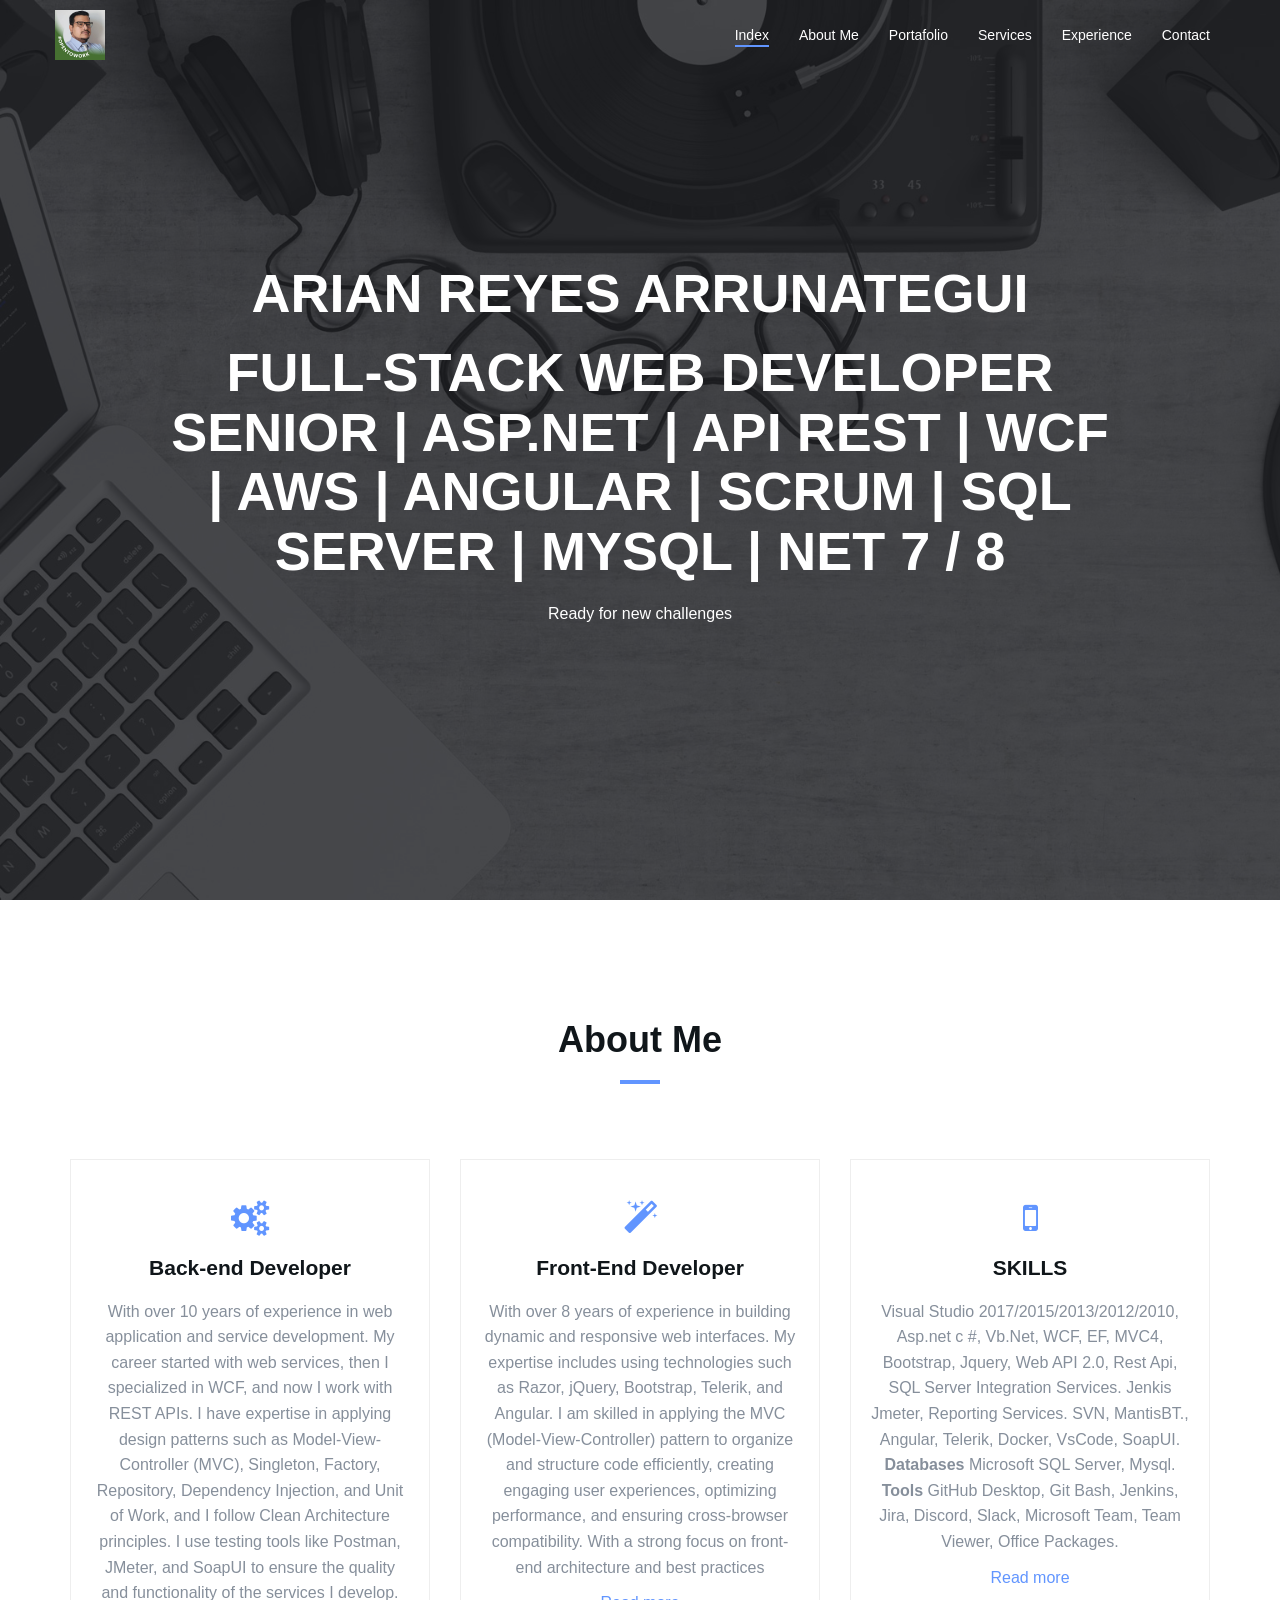
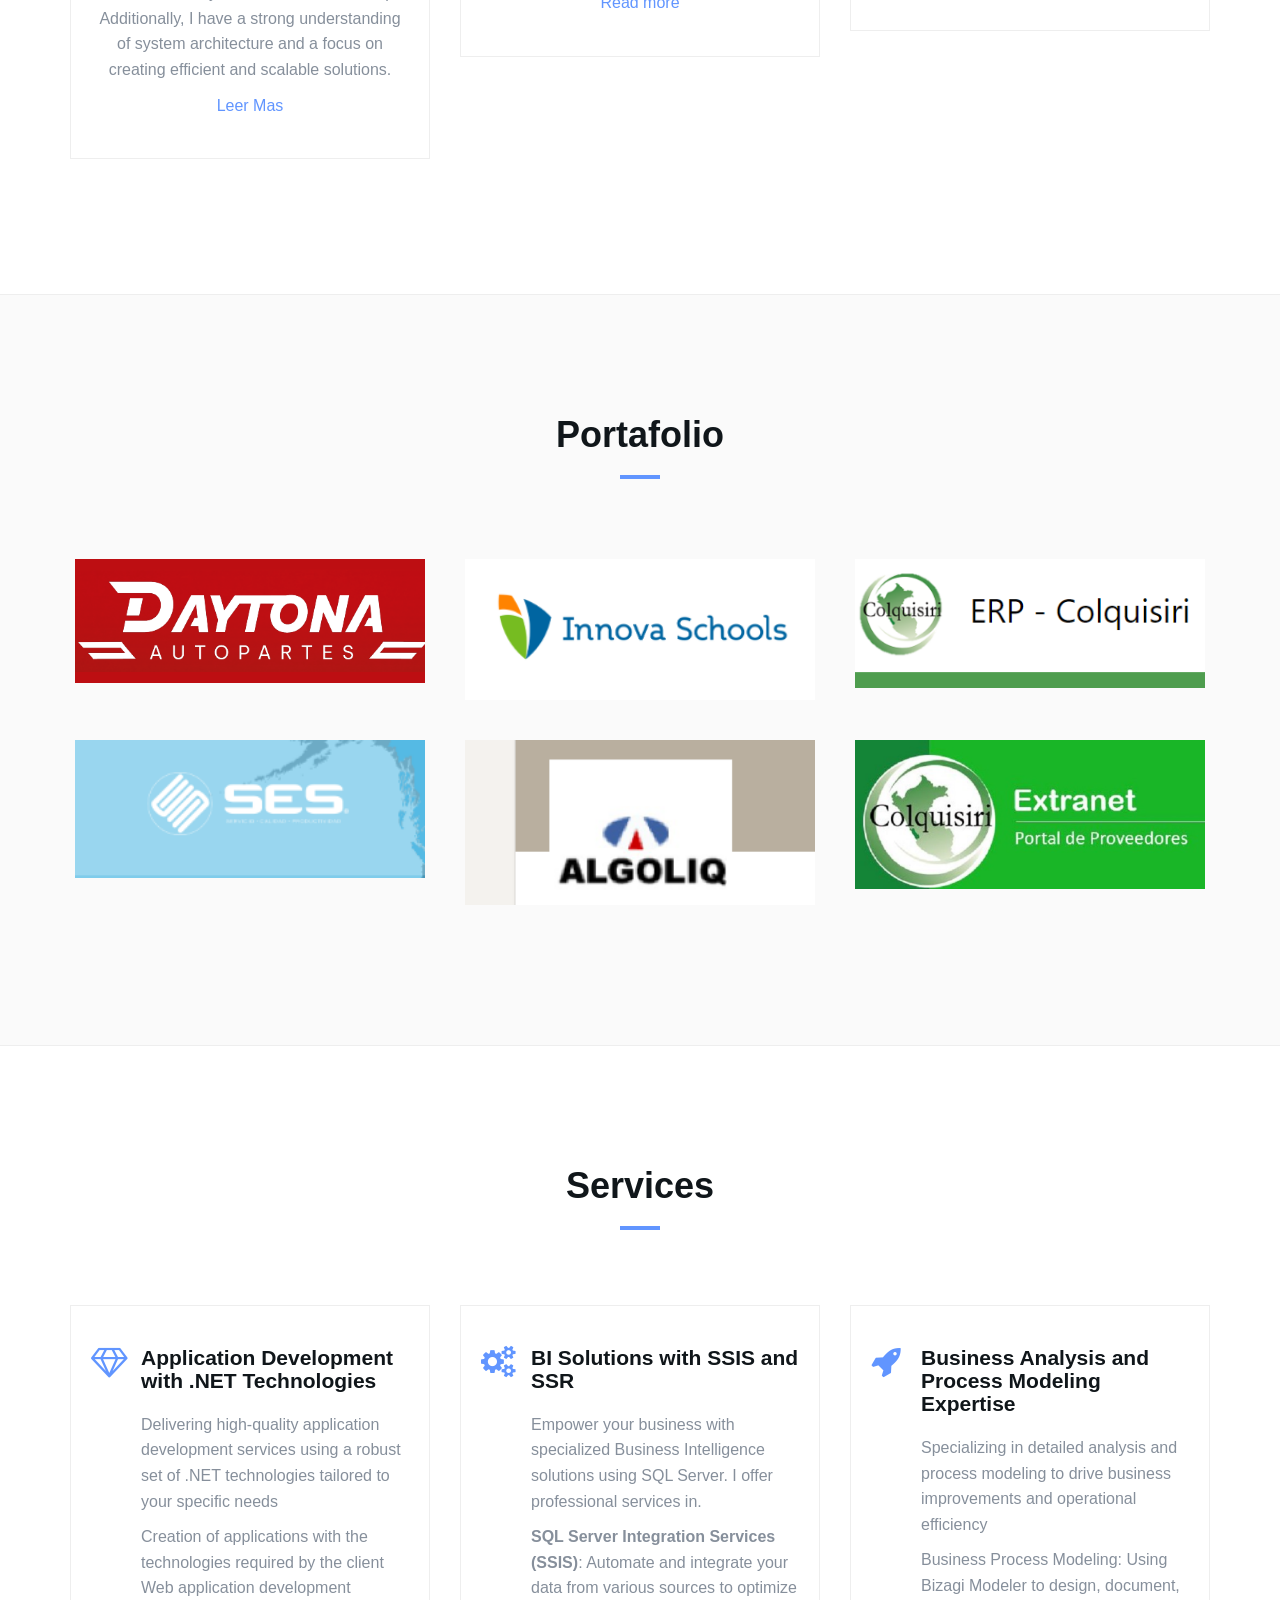
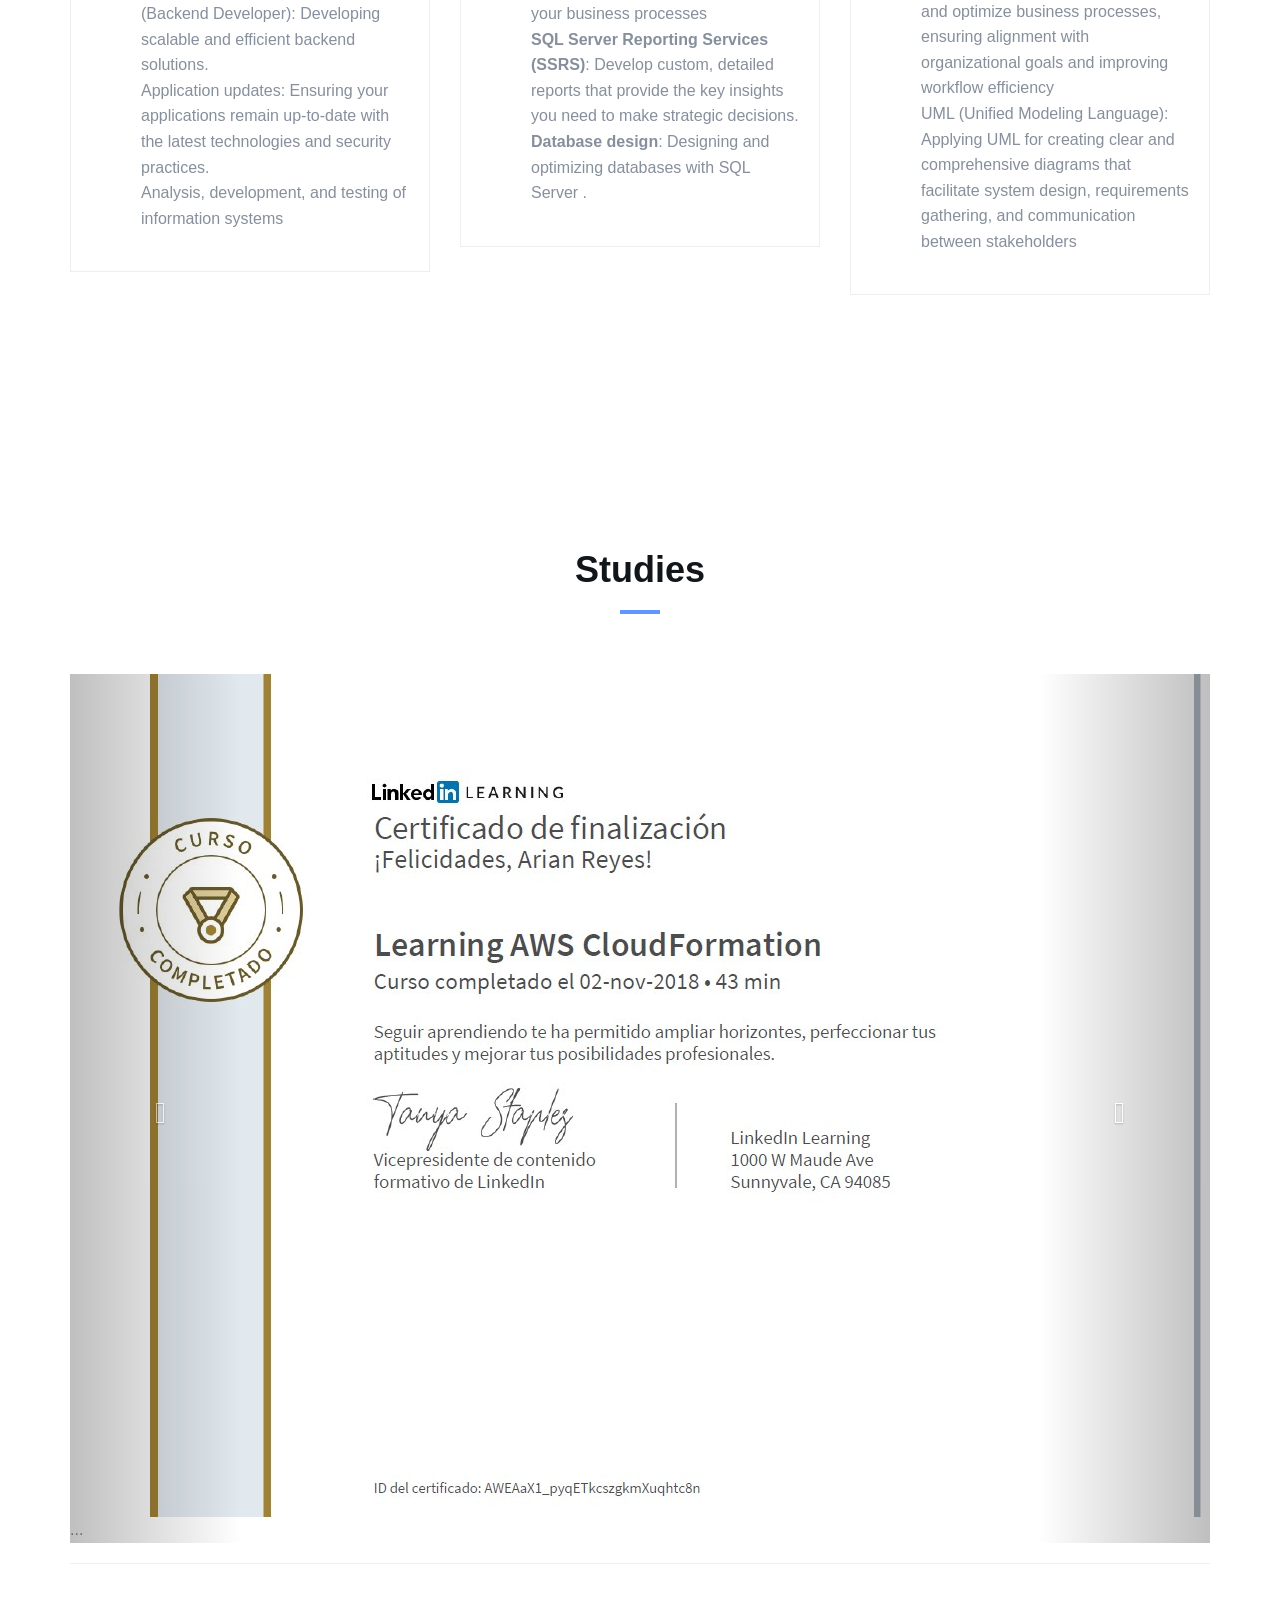
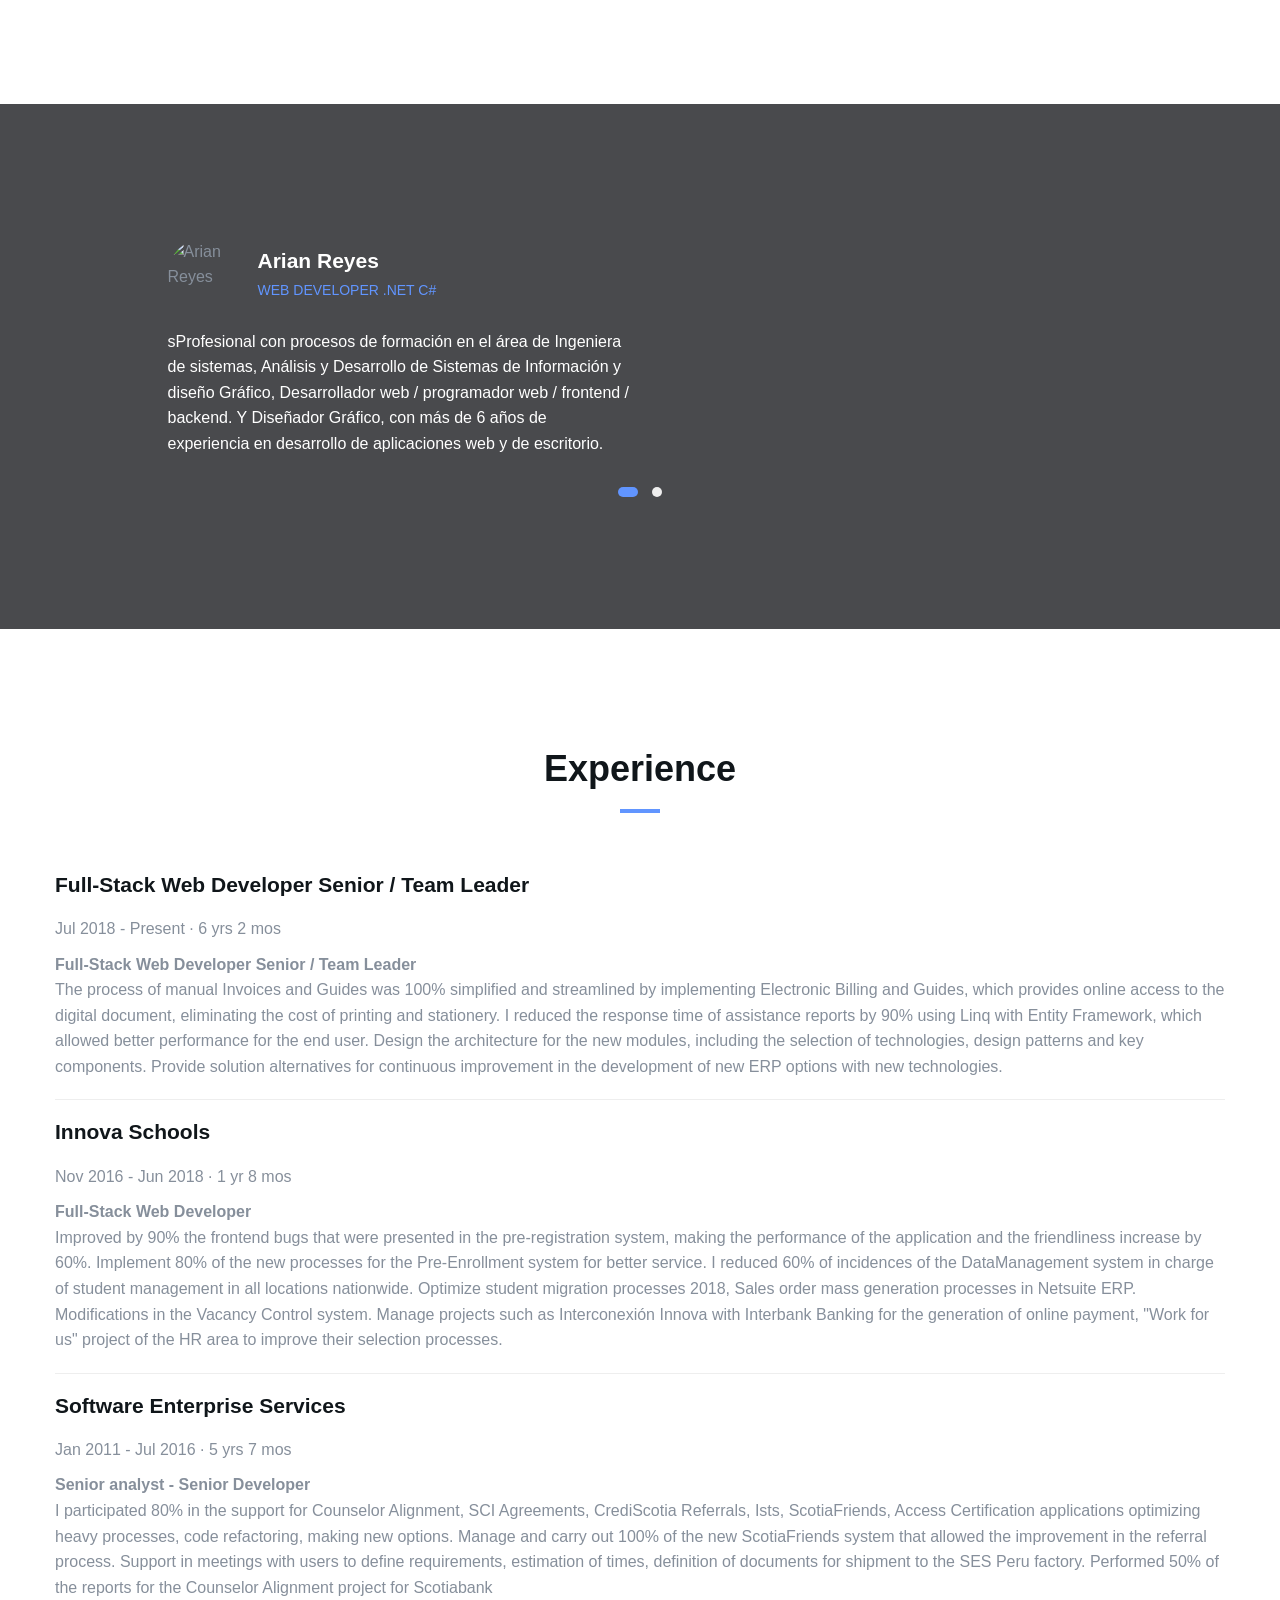
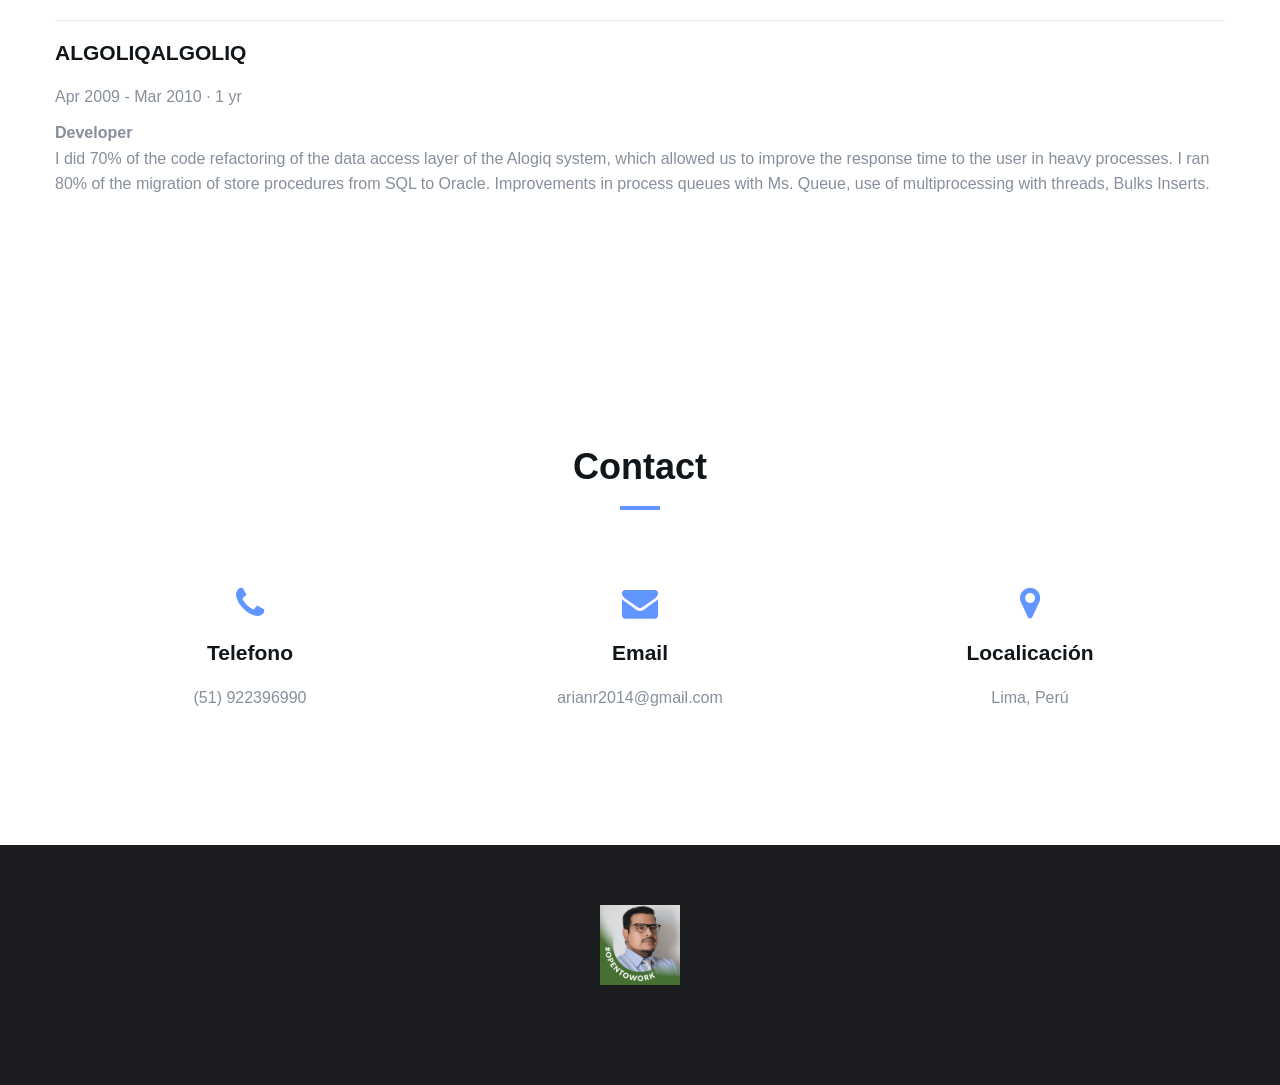
==== index.html @ 47f68ff0 "cambios3" ====
<!DOCTYPE html>
<!-- saved from url=(0031)https://arianr2014.github.io/ -->
<html lang="es"><head><meta http-equiv="Content-Type" content="text/html; charset=UTF-8">
        
        <meta http-equiv="X-UA-Compatible" content="IE=edge">
        <meta name="keywords" content="Desarrollador .Net, Desarrollador Backend, Desarrollador C#, Desarrollador .Net Bogota Colombia, Desarrollador PL-SQL, Developer .Net, Azure,  Machine Learning, Developer Bots, Azure Function, Azure WebJob, Developer Node.Js, brayan Alexis Lopez Chaves, Brayan Lopez, brayanlop, arianr2014, blopez">
        <meta name="viewport" content="width=device-width, initial-scale=1">
        <meta property="og:image" content="https://arianr2014.github.io/images/arianr2014.jpg">
        <meta name="description" content="Full Stack Developer .Net, Bogota, Colombia, Developer ORACLE, Developer Sql Server,Developer Azure, Developer Bots, Machine Learnig, Developer NodeJs, C#, HTML5 , Javascript, Jquery, Linq, lambda, Etity Framework, Bogota, Colombia">
        <meta name="referrer" content="no-referrer-when-downgrade">
        <!-- The above 3 meta tags *must* come first in the head; any other head content must come *after* these tags -->
        <title>Portafolio Arian Reyes | Full Stack Developer .Net</title>

        <!-- Google font -->
        <link href="./css/" rel="stylesheet">

        <!-- Bootstrap -->
        <link type="text/css" rel="stylesheet" href="./css/bootstrap.min.css">

        <!-- Owl Carousel -->
        <link type="text/css" rel="stylesheet" href="./css/owl.carousel.css">
        <link type="text/css" rel="stylesheet" href="./css/owl.theme.default.css">

        <!-- Magnific Popup -->
        <link type="text/css" rel="stylesheet" href="./css/magnific-popup.css">

        <!-- Font Awesome Icon -->
        <link type="text/css" rel="stylesheet" href="./css/font-awesome.min.css">

        <!-- Custom stlylesheet -->
        <link type="text/css" rel="stylesheet" href="./css/style.css">

        <!-- HTML5 shim and Respond.js for IE8 support of HTML5 elements and media queries -->
        <!-- WARNING: Respond.js doesn't work if you view the page via file:// -->
                    <!--[if lt IE 9]>
                                                                    <script src="https://oss.maxcdn.com/html5shiv/3.7.3/html5shiv.min.js"></script>
                                                                    <script src="https://oss.maxcdn.com/respond/1.4.2/respond.min.js"></script>
                                                                <![endif]-->
    
      
    <style>@font-face {
              font-family: 'Open Sans Regular';
              font-style: normal;
              font-weight: 400;
              src: url('chrome-extension://gkkdmjjodidppndkbkhhknakbeflbomf/fonts/open_sans/open-sans-v18-latin-regular.woff');
          }</style><style>@font-face {
              font-family: 'Open Sans Bold';
              font-style: normal;
              font-weight: 800;
              src: url('chrome-extension://gkkdmjjodidppndkbkhhknakbeflbomf/fonts/open_sans/OpenSans-Bold.woff');
          }</style><style>@font-face {
              font-family: 'Open Sans ExtraBold';
              font-style: normal;
              font-weight: 800;
              src: url('chrome-extension://gkkdmjjodidppndkbkhhknakbeflbomf/fonts/open_sans/open-sans-v18-latin-800.woff');
          }</style><script src="chrome-extension://mooikfkahbdckldjjndioackbalphokd/assets/prompt.js"></script></head>

    <body data-new-gr-c-s-check-loaded="14.1190.0" data-gr-ext-installed="">
        <!-- Header -->
        <header id="home">
            <!-- Background Image -->
            <div class="bg-img" style="background-image: url(&#39;./img/background1.jpg&#39;);">
                <div class="overlay"></div>
            </div>
            <!-- /Background Image -->
            <!-- Nav -->
            <nav id="nav" class="navbar nav-transparent">
                <div class="container">

                    <div class="navbar-header">
                        <!-- Logo -->
                        <div class="navbar-brand">
                            <a href="https://arianr2014.github.io/index.html">
                                <img class="logo" src="./img/arianreyes.jpg" alt="Arian Reyes">
                                <img class="logo-alt" src="./img/arianreyes.jpg" alt="logo Arian Reyes">
                            </a>
                        </div>
                        <!-- /Logo -->
                        <!-- Collapse nav button -->
                        <div class="nav-collapse">
                            <span></span>
                        </div>
                        <!-- /Collapse nav button -->
                    </div>

                    <!--  Main navigation  -->
                    <ul class="main-nav nav navbar-nav navbar-right">
                        <li class="active"><a href="https://arianr2014.github.io/#home">Index</a></li>
                        <li class=""><a href="https://arianr2014.github.io/#about">About Me</a></li>
                        <li class=""><a href="https://arianr2014.github.io/#portfolio">Portafolio</a></li>
                        <li class=""><a href="https://arianr2014.github.io/#service">Services</a></li>
                                    <li class=""><a href="https://arianr2014.github.io/#experience">Experience</a></li>
                                            
                        <li class=""><a href="https://arianr2014.github.io/#contact">Contact</a></li>
                    </ul>
                    <!-- /Main navigation -->
                </div>
            </nav>
            <!-- /Nav -->
            <!-- home wrapper -->
            <div class="home-wrapper">
                <div class="container">
                    <div class="row">

                        <!-- home content -->
                        <div class="col-md-10 col-md-offset-1">
                            <div class="home-content">
                                <h1 class="white-text">ARIAN REYES ARRUNATEGUI</h1>
                                <h1 class="white-text">Full-Stack Web Developer Senior | ASP.NET | API REST | WCF | AWS | Angular | SCRUM | SQL Server | MySQL | NET 7 / 8 </h1>
                                <p class="white-text">Ready for new challenges
                                </p>
                                                                    <!--<button class="white-btn">Get Started!</button>
                                                                                                                                                                                                                <button class="main-btn">Learn more</button>-->
                            </div>
                        </div>
                        <!-- /home content -->
                    </div>
                </div>
            </div>
            <!-- /home wrapper -->
        </header>
        <!-- /Header -->
        <!-- About -->
        <div id="about" class="section md-padding">

            <!-- Container -->
            <div class="container">

                <!-- Row -->
                <div class="row">

                    <!-- Section header -->
                    <div class="section-header text-center">
                        <h2 class="title">About Me</h2>
                    </div>
                    <!-- /Section header -->
                    <!-- about -->
                    <div class="col-md-4">
                        <div class="about">
                            <i class="fa fa-cogs"></i>
                            <h3>Back-end Developer</h3>
                            <p>With over 10 years of experience in web application and service development. My career started with web services, then I specialized in WCF, and now I work with REST APIs. I have expertise in applying design patterns such as Model-View-Controller (MVC), Singleton, Factory, Repository, Dependency Injection, and Unit of Work, and I follow Clean Architecture principles. I use testing tools like Postman, JMeter, and SoapUI to ensure the quality and functionality of the services I develop. Additionally, I have a strong understanding of system architecture and a focus on creating efficient and scalable solutions.</p>
                            <a href="https://arianr2014.github.io/#">Leer Mas</a>
                        </div>
                    </div>
                    <!-- /about -->
                    <!-- about -->
                    <div class="col-md-4">
                        <div class="about">
                            <i class="fa fa-magic"></i>
                            <h3>Front-End Developer</h3>
                            <p> With over 8 years of experience in building dynamic and responsive web interfaces. My expertise includes using technologies such as Razor, jQuery, Bootstrap, Telerik, and Angular. I am skilled in applying the MVC (Model-View-Controller) pattern to organize and structure code efficiently, creating engaging user experiences, optimizing performance, and ensuring cross-browser compatibility. With a strong focus on front-end architecture and best practices</p>
                            <a href="https://arianr2014.github.io/#">Read more</a>
                        </div>
                    </div>
                    <!-- /about -->
                    <!-- about -->
                    <div class="col-md-4">
                        <div class="about">
                            <i class="fa fa-mobile"></i>
                            <h3>SKILLS</h3>
                            <p>Visual Studio 2017/2015/2013/2012/2010, Asp.net c #, Vb.Net, WCF, EF, MVC4, Bootstrap, Jquery, Web API 2.0, Rest Api, SQL Server Integration Services. Jenkis Jmeter, Reporting Services. SVN, MantisBT., Angular, Telerik, Docker, VsCode, SoapUI.<br/><strong>Databases</strong>  Microsoft SQL Server, Mysql.
                                <br/><strong>Tools</strong>  GitHub Desktop, Git Bash, Jenkins, Jira, Discord, Slack, Microsoft Team, Team Viewer, Office Packages.</p>
                            <a href="https://arianr2014.github.io/#">Read more</a>
                        </div>
                    </div>
                    <!-- /about -->
                </div>
                <!-- /Row -->
            </div>
            <!-- /Container -->
        </div>
        <!-- /About -->
        <!-- Portfolio -->
        <div id="portfolio" class="section md-padding bg-grey">

            <!-- Container -->
            <div class="container">

                <!-- Row -->
                <div class="row">

                    <!-- Section header -->
                    <div class="section-header text-center">
                        <h2 class="title"> Portafolio</h2>
                    </div>
                    <!-- /Section header -->

                    <!-- Work -->
                    <div class="col-md-4 col-xs-6 work">
                        <img class="img-responsive" src="./img/Lagash.png" alt="Esmart">
                        <div class="overlay"></div>
                        <div class="work-content">
                            <span>Daytona Autopartes</span>
                            <h3>PrestaShop Implementation</h3>
                            <div class="work-link">
                                <a href="https://daytonaautopartes.com/es/" target="_blank"><i class="fa fa-external-link"></i></a>
                                <a class="lightbox" href="./img/Lagash.png"><i class="fa fa-search"></i></a>
                            </div>
                        </div>
                    </div>
                    <!-- /Work -->
                    
                    <!-- Work -->
                    <div class="col-md-4 col-xs-6 work">
                        <img class="img-responsive" src="./img/ThomasExpress.png" alt="">
                        <div class="overlay"></div>
                        <div class="work-content">
                            <span>Innova Schools</span>
                            <h3>Full Stack Developer .Net C#, ASP.Net MVC,Java Spring Boot, MYSQ</h3>
                            <div class="work-link">
                                <a href="https://admision.innovaschools.edu.pe/" target="_blank"><i class="fa fa-external-link"></i></a>
                                <a class="lightbox" href="./img/ThomasExpress.png"><i class="fa fa-search"></i></a>
                            </div>
                        </div>
                    </div>
                    <!-- /Work -->

                    <!-- Work -->
                    <div class="col-md-4 col-xs-6 work">
                        <img class="img-responsive" src="./img/BITSAmericas.PNG" alt="">
                        <div class="overlay"></div>
                        <div class="work-content">
                            <span>VAP Perú</span>
                            <h3>Team Leader Full Stack Developer  .Net C#, ASP.Net MVC, WCF, API REst, Sql Server, Reporting Services </h3>
                            <div class="work-link">
                                <a href="https://applima.colquisiri.com.pe/erp"  target="_blank"><i class="fa fa-external-link"></i></a>
                                <a class="lightbox" href="./img/Esmart.PNG"><i class="fa fa-search"></i></a>
                            </div>
                        </div>
                    </div>
                    <!-- /Work -->


                 


                </div>

                     <!-- Row -->
                     <div class="row">

                     
    
                        <!-- Work -->
                        <div class="col-md-4 col-xs-6 work">
                            <img class="img-responsive" src="./img/ses.png" alt="Esmart">
                            <div class="overlay"></div>
                            <div class="work-content">
                                <span>Software Enterprise Services</span>
                                <h3>Senior analyst - Senior Developer</h3>
                                <div class="work-link">
                                    <a href="https://daytonaautopartes.com/es/" target="_blank"><i class="fa fa-external-link"></i></a>
                                    <a class="lightbox" href="./img/ses.png"><i class="fa fa-search"></i></a>
                                </div>
                            </div>
                        </div>
                        <!-- /Work -->
                        
                        <!-- Work -->
                        <div class="col-md-4 col-xs-6 work">
                            <img class="img-responsive" src="./img/algoliq.png" alt="">
                            <div class="overlay"></div>
                            <div class="work-content">
                                <span>ALGOLIQ - Argentina</span>
                                <h3>Senior Developer .Net C# ,Oracle</h3>
                                <div class="work-link">
                                    <a href="https://www.linkedin.com/company/algoliq" target="_blank"><i class="fa fa-external-link"></i></a>
                                    <a class="lightbox" href="./img/algoliq.png"><i class="fa fa-search"></i></a>
                                </div>
                            </div>
                        </div>
                        <!-- /Work -->
    
                        <!-- Work -->
                        <div class="col-md-4 col-xs-6 work">
                            <img class="img-responsive" src="./img/extranet.png" alt="">
                            <div class="overlay"></div>
                            <div class="work-content">
                                <span>VAP Perú</span>
                                <h3>Net 8 .Net C#, ASP.Net MVC,  API REst, Sql Server </h3>
                                <div class="work-link">
                                    <a href="https://extranet.colquisiri.com.pe/"  target="_blank"><i class="fa fa-external-link"></i></a>
                                    <a class="lightbox" href="./img/extranet.png"><i class="fa fa-search"></i></a>
                                </div>
                            </div>
                        </div>
                        <!-- /Work -->
    
    
                     
    
    
                    </div>
                <!-- /Row -->
            </div>
            <!-- /Container -->
        </div>



        <!-- /Portfolio -->
        <!-- Service -->
        <div id="service" class="section md-padding">

            <!-- Container -->
            <div class="container">

                <!-- Row -->
                <div class="row">

                    <!-- Section header -->
                    <div class="section-header text-center">
                        <h2 class="title">Services</h2>
                    </div>
                    <!-- /Section header -->
                    <!-- service -->
                    <div class="col-md-4 col-sm-6">
                        <div class="service">
                            <i class="fa fa-diamond"></i>
                            <h3>Application Development with .NET Technologies</h3>
                            <p>Delivering high-quality application development services using a robust set of .NET technologies tailored to your specific needs</p>
                            <ul>
                                <li>Creation of applications with the technologies required by the client						 </li>
                                <li>Web application development (Backend Developer): Developing scalable and efficient backend solutions.             </li>
                                <li>Application updates: Ensuring your applications remain up-to-date with the latest technologies and security practices.                                  </li>
                                <li>Analysis, development, and testing of information systems</li>
                                
                        </div>
                    </div>
                    <!-- /service -->
                    <!-- service -->
                    <div class="col-md-4 col-sm-6">
                        <div class="service">
                            <i class="fa fa-cogs"></i>
                            <h3>BI Solutions with SSIS and SSR</h3>
                            <p>Empower your business with specialized Business Intelligence solutions using SQL Server. I offer professional services in.</p>
                            <ul>
                                <li><strong>SQL Server Integration Services (SSIS)</strong>: Automate and integrate your data from various sources to optimize your business processes</li>
                                <li><strong>SQL Server Reporting Services (SSRS)</strong>: Develop custom, detailed reports that provide the key insights you need to make strategic decisions.</li>
                                <li><strong>Database design</strong>: Designing and optimizing databases with SQL Server .</li>
                            </ul>
                        </div>
                    </div>
                    <!-- /service -->
                    <!-- service -->
                    <div class="col-md-4 col-sm-6">
                        <div class="service">
                            <i class="fa fa-rocket"></i>
                            <h3>Business Analysis and Process Modeling Expertise</h3>
                            <p>Specializing in detailed analysis and process modeling to drive business improvements and operational efficiency</p>
                            <ul>
                                <li>Business Process Modeling: Using Bizagi Modeler to design, document, and optimize business processes, ensuring alignment with organizational goals and improving workflow efficiency</li>
                                <li>UML (Unified Modeling Language): Applying UML for creating clear and comprehensive diagrams that facilitate system design, requirements gathering, and communication between stakeholders</li>
                                
                            </ul>
                        </div>
                    </div>


                    <!-- /service -->
                </div>
                <!-- /Row -->
            </div>
            <!-- /Container -->
        </div>
        <!-- /Service -->
        <!-- Why Choose Us -->
        <div id="studies" class="section md-padding">

            <!-- Container -->
            <div class="container">

                <!-- Row -->
                <div class="row">

                    <!-- Section header -->
                    <div class="section-header text-center">
                        <h2 class="title">Studies</h2>
                    </div>
                    <div class="col-xs-12 col-lg-12 col-md-12">


                        <div id="carousel-example-generic" class="carousel slide" data-ride="carousel">
                            <!-- Indicators -->
                            <ol class="carousel-indicators">
                                <li data-target="#carousel-example-generic" data-slide-to="0" class=""></li>
                                <li data-target="#carousel-example-generic" data-slide-to="1" class=""></li>
                                <li data-target="#carousel-example-generic" data-slide-to="2" class=""></li>
                                <li data-target="#carousel-example-generic" data-slide-to="3" class=""></li>
                                <li data-target="#carousel-example-generic" data-slide-to="4" class=""></li>
                                <li data-target="#carousel-example-generic" data-slide-to="5" class="active"></li>
                                <li data-target="#carousel-example-generic" data-slide-to="6" class=""></li>
                                <li data-target="#carousel-example-generic" data-slide-to="7" class=""></li>
                                <li data-target="#carousel-example-generic" data-slide-to="8" class=""></li>
                            </ol>

                            <!-- Wrapper for slides -->
                            <div class="carousel-inner" role="listbox">
                                <div class="item">
                                    <img src="./img/c1.jpg" alt="" class="img-responsive">
                                    <div class="carousel-caption">
                           
                                    </div>
                                </div>
                                <div class="item">
                                    <img src="./img/c2.jpg" alt="" class="img-responsive">
                                    <div class="carousel-caption">
                           
                                    </div>
                                </div>
                                <div class="item">
                                    <img src="./img/c3.jpg" alt="." class="img-responsive">
                                    <div class="carousel-caption">
                           
                                    </div>
                                </div>
                                <div class="item">
                                    <img src="./img/c4.jpg" alt="" class="img-responsive">
                                    <div class="carousel-caption">
                           
                                    </div>
                                </div>
                                <div class="item">
                                    <img src="./img/c5.jpg" alt="" class="img-responsive">
                                    <div class="carousel-caption">
                           
                                    </div>
                                </div>
                                <div class="item active">
                                    <img src="./img/c6.jpg" alt="" class="img-responsive">
                                    <div class="carousel-caption">
                           
                                    </div>
                                </div>
                                <div class="item">
                                    <img src="./img/c7.jpg" alt="" class="img-responsive">
                                    <div class="carousel-caption">
                           
                                    </div>
                                </div>
                                <div class="item">
                                    <img src="./img/c8.jpg" alt="" class="img-responsive">
                                    <div class="carousel-caption">
                           
                                    </div>
                                </div>
                                <div class="item">
                                    <img src="./img/c9.jpg" alt="" class="img-responsive">
                                    <div class="carousel-caption">
                           
                                    </div>
                                </div>

                                <div class="item">
                                    <img src="./img/c10.jpg" alt="" class="img-responsive">
                                    <div class="carousel-caption">
                           
                                    </div>
                                </div>

                                <div class="item">
                                    <img src="./img/c11.jpg" alt="" class="img-responsive">
                                    <div class="carousel-caption">
                           
                                    </div>
                                </div>

                                <div class="item">
                                    <img src="./img/AWS-ARCH1.png" alt="" class="img-responsive">
                                    <div class="carousel-caption">
                           
                                    </div>
                                </div>
                    ...
                            </div>

                            <!-- Controls -->
                            <a class="left carousel-control" href="https://arianr2014.github.io/#carousel-example-generic" role="button" data-slide="prev">
                                <span class="glyphicon glyphicon-chevron-left" aria-hidden="true"></span>
                                <span class="sr-only">Previous</span>
                            </a>
                            <a class="right carousel-control" href="https://arianr2014.github.io/#carousel-example-generic" role="button" data-slide="next">
                                <span class="glyphicon glyphicon-chevron-right" aria-hidden="true"></span>
                                <span class="sr-only">Next</span>
                            </a>
                        </div>

                        <hr>
                      

                    </div>
                </div>
                <!-- Row -->
            </div>
            <!-- /Container -->
        </div>
        <!-- /Pricing -->
        <!-- Testimonial -->
        <div id="testimonial" class="section md-padding">

            <!-- Background Image -->
            <div class="bg-img" style="background-image: url(&#39;./img/background3.jpg&#39;);">
                <div class="overlay"></div>
            </div>
            <!-- /Background Image -->
            <!-- Container -->
            <div class="container">

                <!-- Row -->
                <div class="row">

                    <!-- Testimonial slider -->
                    <div class="col-md-10 col-md-offset-1">
                        <div id="testimonial-slider" class="owl-carousel owl-theme owl-loaded owl-drag">

                            <!-- testimonial -->
                            
                            <!-- /testimonial -->
                             <div class="owl-stage-outer"><div class="owl-stage" style="transform: translate3d(-960px, 0px, 0px); transition: all; width: 2400px;"><div class="owl-item cloned" style="width: 465px; margin-right: 15px;"><div class="testimonial">
                                <div class="testimonial-meta">
                                    <img src="./img/arianr2014.jpg" alt="Arian Reyes">
                                    <h3 class="white-text">Arian Reyes</h3>
                                    <span>Web Developer .Net C#</span>
                                </div>
                                <p class="white-text">Profesional con procesos de formación en el área de Ingeniera de sistemas, Análisis y Desarrollo de Sistemas de Información y diseño Gráfico, Desarrollador web / programador web / frontend / backend. Y Diseñador Gráfico, con más de 6 años de experiencia en desarrollo de aplicaciones web y de escritorio.</p>
                            </div>
                        </div>
                        
                        <div class="owl-item cloned" style="width: 465px; margin-right: 15px;"><div class="testimonial">
                        
                              <div class="testimonial-meta">
                                    <img src="./img/arianr2014.jpg" alt="Arian Reyes">
                                    <h3 class="white-text">Arian Reyes</h3>
                                    <span>Web Developer .Net C#</span>
                                </div>
                                <p class="white-text">aProfesional con procesos de formación en el área de Ingeniera de sistemas, Análisis y Desarrollo de Sistemas de Información y diseño Gráfico, Desarrollador web / programador web / frontend / backend. Y Diseñador Gráfico, con más de 6 años de experiencia en desarrollo de aplicaciones web y de escritorio.</p>
                            </div></div>
                            
                            <div class="owl-item active" style="width: 465px; margin-right: 15px;"><div class="testimonial">
                                <div class="testimonial-meta">
                                    <img src="./img/arianr2014.jpg" alt="Arian Reyes">
                                    <h3 class="white-text">Arian Reyes</h3>
                                    <span>Web Developer .Net C#</span>
                                </div>
                                <p class="white-text">sProfesional con procesos de formación en el área de Ingeniera de sistemas, Análisis y Desarrollo de Sistemas de Información y diseño Gráfico, Desarrollador web / programador web / frontend / backend. Y Diseñador Gráfico, con más de 6 años de experiencia en desarrollo de aplicaciones web y de escritorio.</p>
                            </div></div>
                            
                            <div class="owl-item cloned active" style="width: 465px; margin-right: 15px;"><div class="testimonial">
                                <div class="testimonial-meta">
                                    <img src="./img/arianr2014.jpg" alt="Arian Reyes">
                                    <h3 class="white-text">Arian Reyes</h3>
                                    <span>Web Developer .Net C#</span>
                                </div>
                                <p class="white-text">dProfesional con procesos de formación en el área de Ingeniera de sistemas, Análisis y Desarrollo de Sistemas de Información y diseño Gráfico, Desarrollador web / programador web / frontend / backend. Y Diseñador Gráfico, con más de 6 años de experiencia en desarrollo de aplicaciones web y de escritorio.</p>
                            </div></div>
                            
                            
                            <div class="owl-item cloned" style="width: 465px; margin-right: 15px;"><div class="testimonial">
                                <div class="testimonial-meta">
                                    <img src="./img/arianr2014.jpg" alt="Arian Reyes">
                                    <h3 class="white-text">Arian Reyes</h3>
                                    <span>Web Developer .Net C#</span>
                                </div>
                                <p class="white-text">Profesional con procesos de formación en el área de Ingeniera de sistemas, Análisis y Desarrollo de Sistemas de Información y diseño Gráfico, Desarrollador web / programador web / frontend / backend. Y Diseñador Gráfico, con más de 6 años de experiencia en desarrollo de aplicaciones web y de escritorio.</p>
                            </div></div></div></div><div class="owl-nav disabled"><div class="owl-prev">prev</div><div class="owl-next">next</div></div><div class="owl-dots disabled"><div class="owl-dot active"><span></span></div></div></div>


                        </div>
                    </div>
                    <!-- /Testimonial slider -->
                </div>
                <!-- /Row -->
            </div>
            <!-- /Container -->
        </div>
        <!-- /Testimonial -->
        <!-- experience -->
        <div id="experience" class="section md-padding">

            <!-- Container -->
            <div class="container">

                <!-- Row -->
                <div class="row">

                    <!-- Section header -->
                    <div class="section-header text-center">
                        <h2 class="title">Experience</h2>
                    </div>
                    <h3>Full-Stack Web Developer Senior / Team Leader</h3>
                    <p>Jul 2018 - Present · 6 yrs 2 mos</p>
                    <strong>Full-Stack Web Developer Senior / Team Leader</strong>
                    <p>
                        The process of manual Invoices and Guides was 100% simplified and streamlined by implementing Electronic Billing and Guides, which provides online access to the digital document, eliminating the cost of printing and stationery.
                        I reduced the response time of assistance reports by 90% using Linq with Entity Framework, which allowed better performance for the end user.
                        Design the architecture for the new modules, including the selection of technologies, design patterns and key components.
                        Provide solution alternatives for continuous improvement in the development of new ERP options with new technologies.
                    </p>
                    <hr>
                    <h3>Innova Schools</h3>
                    <p>Nov 2016 - Jun 2018 · 1 yr 8 mos</p>
                    <strong> Full-Stack Web Developer</strong>
                    <p>
                        Improved by 90% the frontend bugs that were presented in the pre-registration system, making the performance of the application and the friendliness increase by 60%.
                        Implement 80% of the new processes for the Pre-Enrollment system for better service.
                        I reduced 60% of incidences of the DataManagement system in charge of student management in all locations nationwide.
                        Optimize student migration processes 2018, Sales order mass generation processes in Netsuite ERP. Modifications in the Vacancy Control system.
                        Manage projects such as Interconexión Innova with Interbank Banking for the generation of online payment, "Work for us" project of the HR area to improve their selection processes.</p>
                    <hr>
                    <h3>Software Enterprise Services</h3>
                    <p>Jan 2011 - Jul 2016 · 5 yrs 7 mos</p>
                    <strong>Senior analyst - Senior Developer</strong>
                    <p>
                        I participated 80% in the support for Counselor Alignment, SCI Agreements, CrediScotia Referrals, Ists, ScotiaFriends, Access Certification applications optimizing heavy processes, code refactoring, making new options.
                        Manage and carry out 100% of the new ScotiaFriends system that allowed the improvement in the referral process.
                        Support in meetings with users to define requirements, estimation of times, definition of documents for shipment to the SES Peru factory.
                        Performed 50% of the reports for the Counselor Alignment project for Scotiabank

                    </p>
                    <hr>
                    <h3>ALGOLIQALGOLIQ</h3>
                    <p>Apr 2009 - Mar 2010 · 1 yr</p>
                    <strong>Developer</strong>
                    <p>
                        I did 70% of the code refactoring of the data access layer of the Alogiq system, which allowed us to improve the response time to the user in heavy processes.
                        I ran 80% of the migration of store procedures from SQL to Oracle. Improvements in process queues with Ms. Queue, use of multiprocessing with threads, Bulks Inserts.
                    </p>
                   

                </div>
                <!-- /Row -->
            </div>
            <!-- /Container -->
        </div>
        <!-- /Team -->
        <!-- /Blog -->
        <!-- Contact -->
        <div id="contact" class="section md-padding">

            <!-- Container -->
            <div class="container">

                <!-- Row -->
                <div class="row">

                    <!-- Section-header -->
                    <div class="section-header text-center">
                        <h2 class="title">Contact</h2>
                    </div>
                    <!-- /Section-header -->
                    <!-- contact -->
                    <div class="col-sm-4">
                        <div class="contact">
                            <i class="fa fa-phone"></i>
                            <h3>Telefono</h3>
                            <p>(51) 922396990 </p>
                        </div>
                    </div>
                    <!-- /contact -->
                    <!-- contact -->
                    <div class="col-sm-4">
                        <div class="contact">
                            <i class="fa fa-envelope"></i>
                            <h3>Email</h3>
                            <p>arianr2014@gmail.com</p>
                        </div>
                    </div>
                    <!-- /contact -->
                    <!-- contact -->
                    <div class="col-sm-4">
                        <div class="contact">
                            <i class="fa fa-map-marker"></i>
                            <h3>Localicación</h3>
                            <p>Lima, Perú</p>
                        </div>
                    </div>
                    <!-- /contact -->
                    <!-- contact form -->
                  
                    <!-- /contact form -->
                </div>
                <!-- /Row -->
            </div>
            <!-- /Container -->
        </div>
        <!-- /Contact -->
        <!-- Footer -->
        <footer id="footer" class="sm-padding bg-dark">

            <!-- Container -->
            <div class="container">

                <!-- Row -->
                <div class="row">

                    <div class="col-md-12">

                        <!-- footer logo -->
                        <div class="footer-logo">
                            <a href="https://arianr2014.github.io/index.html"><img src="./img/arianreyes.jpg" alt="logo"></a>
                        </div>
                        <!-- /footer logo -->
                        <!-- footer follow -->
                        <ul class="footer-follow">
                               <!--
                            <li><a href="https://twitter.com/brayanlop?lang=es" target="_blank"><i class="fa fa-twitter"></i></a></li>
                            <li><a href="https://plus.google.com/u/0/107878562943495014404" target="_blank"><i class="fa fa-google-plus"></i></a></li>
                            <li><a href="https://www.linkedin.com/in/brayan-l%C3%B3pez-chaves-78823557" target="_blank"><i class="fa fa-linkedin"></i></a></li>
                            <li><a href="https://arianr2014.github.io/cv/CV_BRAYAN_LOPEZ_DEVELOPER%20CSharp.pdf" target="_blank"><i class="fa fa-file"></i></a></li>
-->
                        </ul>
                        <!-- /footer follow -->
                        <!-- footer copyright -->
                        <div class="footer-copyright">
                            <!--<p>Copyright © 2017. All Rights Reserved. Designed by <a href="https://colorlib.com" target="_blank">Colorlib</a></p>-->
                        </div>
                        <!-- /footer copyright -->
                    </div>

                </div>
                <!-- /Row -->
            </div>
            <!-- /Container -->
        </footer>
        <!-- /Footer -->
        <!-- Back to top -->
        <div id="back-to-top" style="display: none;"></div>
        <!-- /Back to top -->
        <!-- Preloader -->
        <div id="preloader" style="display: none;">
            <div class="preloader">
                <span></span>
                <span></span>
                <span></span>
                <span></span>
            </div>
        </div>


         <!-- Modal -->
  <div class="modal fade" id="myModal" role="dialog">
    <div class="modal-dialog">
    
      <!-- Modal content-->
      <div class="modal-content">
        <div class="modal-header">
          <button type="button" class="close" data-dismiss="modal">×</button>
          <h4 class="modal-title">Atención</h4>
        </div>
        <div class="modal-body">
          <p id="PmodalAttention"></p>
        </div>
        <div class="modal-footer">
          <button type="button" class="btn btn-default" data-dismiss="modal">Aceptar</button>
        </div>
      </div>
      
    </div>
  </div>


        <!-- /Preloader -->
        <!-- jQuery Plugins -->
        <script type="text/javascript" src="./js/jquery.min.js"></script>
        <script type="text/javascript" src="./js/bootstrap.min.js"></script>
        <script type="text/javascript" src="./js/owl.carousel.min.js"></script>
        <script type="text/javascript" src="./js/jquery.magnific-popup.js"></script>
        <script type="text/javascript" src="./js/main.js"></script>
        <script type="text/javascript" src="./js/smtp.js"></script>
        <script type="text/javascript" src="./js/SendMail.js"></script>
    


</body><grammarly-desktop-integration data-grammarly-shadow-root="true"><template shadowrootmode="open"><style>
      div.grammarly-desktop-integration {
        position: absolute;
        width: 1px;
        height: 1px;
        padding: 0;
        margin: -1px;
        overflow: hidden;
        clip: rect(0, 0, 0, 0);
        white-space: nowrap;
        border: 0;
        -moz-user-select: none;
        -webkit-user-select: none;
        -ms-user-select:none;
        user-select:none;
      }

      div.grammarly-desktop-integration:before {
        content: attr(data-content);
      }
    </style><div aria-label="grammarly-integration" role="group" tabindex="-1" class="grammarly-desktop-integration" data-content="{&quot;mode&quot;:&quot;full&quot;,&quot;isActive&quot;:true,&quot;isUserDisabled&quot;:false}"></div></template></grammarly-desktop-integration></html>
---- css/style.css ----
/*
Theme Name:
Author: yaminncco

Colors:
	Body 		  : #868F9B
	Headers 	: #10161A
	Primary 	: #6195FF
	Dark      : #FCFCFF
	Grey 		  : #F4F4F4 #FAFAFA #EEE

Fonts: Montserrat Varela Round

Table OF Contents
------------------------------------
1 > General
2 > Logo
3 > Navigation
4 > Header
5 > About
6 > Portfolio
7 > Services
8 >  Why choose us
9 >  Numbers
10 > Pricing
11 > Testimonial
12 > Team
13 > Blog
14 > Blog post
15 > Blog sidebar
16 > Contact
17 > Footer
18 > Responsive
19 > Owl theme
20 > Back to top
21 > Preloader

------------------------------------*/

/*------------------------------------*\
	General
\*------------------------------------*/


/* -- typography -- */

body {
    font-family: 'Varela Round', sans-serif;
    font-size: 16px;
    line-height: 1.6;
    overflow-x: hidden;
    color: #868F9B;
}

h1, h2, h3, h4, h5, h6 {
    font-family: 'Montserrat', sans-serif;
    font-weight: 700;
    margin-top: 0px;
    margin-bottom: 20px;
    color: #10161A;
}

h1 {
    font-size: 54px;
}

h2 {
    font-size: 36px;
}

h3 {
    font-size: 21px;
}

h4 {
    font-size: 18px;
}

h5 {
    font-size: 16px;
}

a {
    color: #6195FF;
    text-decoration: none;
    -webkit-transition: 0.2s opacity;
    transition: 0.2s opacity;
}

a:hover, a:focus {
    text-decoration: none;
    outline: none;
    opacity: 0.8;
    color: #6195FF;
}

.main-color {
    color: #6195FF;
}

.white-text {
    color: #FFF;
}

::-moz-selection {
    background-color: #6195FF;
    color: #FFF;
}

::selection {
    background-color: #6195FF;
    color: #FFF;
}

ul, ol {
    margin: 0;
    padding: 0;
    list-style: none
}

/* -- section  -- */

.section {
    position: relative;
}

.md-padding {
    padding-top: 120px;
    padding-bottom: 120px;
}

.sm-padding {
    padding-top: 60px;
    padding-bottom: 60px;
}


/* --  background section  -- */

.bg-grey {
    background-color: #FAFAFA;
    border-top: 1px solid #EEE;
    border-bottom: 1px solid #EEE;
}

.bg-dark {
    background-color: #1C1D21;
}


/* --  background image section  -- */

.bg-img {
    position: absolute;
    left: 0;
    top: 0;
    right: 0;
    bottom: 0;
    z-index: -1;
    background-position: center;
    background-size: cover;
    background-attachment: fixed;
}

.bg-img .overlay {
    position: absolute;
    left: 0;
    top: 0;
    right: 0;
    bottom: 0;
    opacity: .8;
    background: #1C1D21;
}


/* --  section header  -- */

.section-header {
    position: relative;
    margin-bottom: 60px;
}

.section-header .title {
    text-transform: capitalize;
}

.title:after {
    content:"";
  	display:block;
  	height:4px;
  	width:40px;
  	background-color: #6195FF;
    margin-top: 20px;
}

.text-center .title:after {
    margin: 20px auto 0px;
}

/* --  Input  -- */

input[type="text"], input[type="email"], input[type="password"], input[type="number"], input[type="date"], input[type="url"], input[type="tel"], textarea {
    height: 40px;
    width: 100%;
    border: none;
	  background: #F4F4F4;
    border-bottom: 2px solid #EEE;
    color: #354052;
    padding: 0px 10px;
    opacity: 0.5;
    -webkit-transition: 0.2s border-color, 0.2s opacity;
    transition: 0.2s border-color, 0.2s opacity;
}

textarea {
    padding: 10px 10px;
    min-height: 80px;
    resize: vertical;
}

input[type="text"]:focus, input[type="email"]:focus, input[type="password"]:focus, input[type="number"]:focus, input[type="date"]:focus, input[type="url"]:focus, input[type="tel"]:focus, textarea:focus {
    border-color: #6195FF;
    opacity: 1;
}

/* --  Buttons  -- */

.main-btn, .white-btn, .outline-btn {
    display: inline-block;
    padding: 10px 35px;
    margin: 3px;
    border: 2px solid transparent;
    border-radius: 3px;
    -webkit-transition: 0.2s opacity;
    transition: 0.2s opacity;
}

.main-btn {
    background: #6195FF;
    color: #FFF;
}

.white-btn {
    background: #FFF;
    color: #10161A !important;
}

.outline-btn {
    background: transparent;
    color: #6195FF !important;
    border-color: #6195FF;
}

.main-btn:hover, .white-btn:hover, .outline-btn:hover {
    opacity: 0.8;
}


/*------------------------------------*\
	Logo
\*------------------------------------*/

.navbar-brand {
    padding: 0;
}

.navbar-brand .logo, .navbar-brand .logo-alt {
    max-height: 50px;
    display: block;
}

#nav:not(.nav-transparent):not(.fixed-nav) .navbar-brand .logo-alt {
	display: none;
}

#nav.nav-transparent:not(.fixed-nav) .navbar-brand .logo {
	display: none;
}

#nav.fixed-nav .navbar-brand .logo-alt {
    display: none;
}

@media only screen and (max-width: 767px) {
    #nav.nav-transparent .navbar-brand .logo-alt {
        display: none !important;
    }
    #nav.nav-transparent .navbar-brand .logo {
        display: block !important;
    }
}


/*------------------------------------*\
	Navigation
\*------------------------------------*/

#nav {
    padding: 10px 0px;
    background: #FFF;
    -webkit-transition: 0.2s padding;
    transition: 0.2s padding;
    z-index: 999;
}

#nav.navbar {
    border: none;
    border-radius: 0;
    margin-bottom: 0px;
}

#nav.fixed-nav {
    position: fixed;
    left: 0;
    right: 0;
    padding: 0px 0px;
    background-color: #FFF !important;
    border-bottom: 1px solid #EEE;
}

#nav.nav-transparent {
    background: transparent;
}


/* -- default nav -- */

@media only screen and (min-width: 768px) {
    .main-nav li {
        padding: 0px 15px;
    }
    .main-nav li a {
        font-size: 14px;
        -webkit-transition: 0.2s color;
        transition: 0.2s color;
    }
    .main-nav>li>a {
        color: #10161A;
        padding: 15px 0px;
    }
    #nav.nav-transparent:not(.fixed-nav) .main-nav>li>a {
        color: #fff;
    }
    .main-nav>li>a:hover, .main-nav>li>a:focus, .main-nav>li.active>a {
        background: transparent;
        color: #6195FF;
    }
    .main-nav>li>a:after {
        content: "";
        display: block;
        background-color: #6195FF;
        height: 2px;
        width: 0%;
        -webkit-transition: 0.2s width;
        transition: 0.2s width;
    }
    .main-nav>li>a:hover:after, .main-nav>li.active>a:after {
        width: 100%;
    }
    /* dropdown */
    .has-dropdown {
        position: relative;
    }
    .has-dropdown>a:before {
        font-family: 'FontAwesome';
        content: "\f054";
        font-size: 6px;
        margin-left: 6px;
        float: right;
        -webkit-transform: rotate(90deg);
        -ms-transform: rotate(90deg);
        transform: rotate(90deg);
        -webkit-transition: 0.2s transform;
        transition: 0.2s transform;
    }
    .dropdown {
        position: absolute;
        right: -50%;
        top: 0;
        background-color: #6195FF;
        width: 200px;
        -webkit-box-shadow: 0px 5px 5px -5px rgba(53, 64, 82, 0.2);
        box-shadow: 0px 5px 5px -5px rgba(53, 64, 82, 0.2);
        -webkit-transform: translateY(15px) translateX(50%);
        -ms-transform: translateY(15px) translateX(50%);
        transform: translateY(15px) translateX(50%);
        opacity: 0;
        visibility: hidden;
        -webkit-transition: 0.2s all;
        transition: 0.2s all;
    }
    .main-nav>.has-dropdown>.dropdown {
        top: 100%;
        right: 50%;
    }
    .main-nav>.has-dropdown>.dropdown .dropdown.dropdown-left {
        right: 150%;
    }
    .dropdown li a {
        display: block;
        color: #FFF;
        border-top: 1px solid rgba(250, 250, 250, 0.1);
        padding: 10px 0px;
    }
    .dropdown li:nth-child(1) a {
        border-top: none;
    }
    .has-dropdown:hover>.dropdown {
        opacity: 1;
        visibility: visible;
        -webkit-transform: translateY(0px) translateX(50%);
        -ms-transform: translateY(0px) translateX(50%);
        transform: translateY(0px) translateX(50%);
    }
    .has-dropdown:hover>a:before {
        -webkit-transform: rotate(0deg);
        -ms-transform: rotate(0deg);
        transform: rotate(0deg);
    }
    .nav-collapse {
        display: none;
    }
}


/* -- mobile nav -- */

@media only screen and (max-width: 767px) {
    #nav {
        padding: 0px 0px;
    }
    #nav.nav-transparent {
        background: #FFF;
    }
    .main-nav {
        position: fixed;
        right: 0;
        height: calc(100vh - 80px);
        -webkit-box-shadow: 0px 80px 0px 0px #1C1D21;
        box-shadow: 0px 80px 0px 0px #1C1D21;
        max-width: 250px;
        width: 0%;
        -webkit-transform: translateX(100%);
        -ms-transform: translateX(100%);
        transform: translateX(100%);
        margin: 0;
        overflow-y: auto;
        background: #1C1D21;
        -webkit-transition: 0.2s all;
        transition: 0.2s all;
    }
    #nav.open .main-nav {
        -webkit-transform: translateX(0%);
        -ms-transform: translateX(0%);
        transform: translateX(0%);
        width: 100%;
    }
    .main-nav li {
        border-top: 1px solid rgba(250, 250, 250, 0.1);
    }
    .main-nav li a {
        display: block;
        color: #FFF;
        -webkit-transition: 0.2s all;
        transition: 0.2s all;
    }
    .main-nav>li.active {
        border-left: 6px solid #6195FF;
    }
    .main-nav li a:hover, .main-nav li a:focus {
        background-color: #6195FF;
        color: #FFF;
        opacity: 1;
    }
    .has-dropdown>a:after {
        content: "\f054";
        font-family: 'FontAwesome';
        float: right;
        -webkit-transition: 0.2s -webkit-transform;
        transition: 0.2s -webkit-transform;
        transition: 0.2s transform;
        transition: 0.2s transform, 0.2s -webkit-transform;
    }
    .dropdown {
        opacity: 0;
        visibility: hidden;
        height: 0;
        background: rgba(250, 250, 250, 0.1);
    }
    .dropdown li a {
        padding: 6px 10px;
    }
    .has-dropdown.open-drop>a:after {
        -webkit-transform: rotate(90deg);
        -ms-transform: rotate(90deg);
        transform: rotate(90deg);
    }
    .has-dropdown.open-drop>.dropdown {
        opacity: 1;
        visibility: visible;
        height: auto;
        -webkit-transition: 0.2s all;
        transition: 0.2s all;
    }
}


/* -- nav btn collapse -- */

.nav-collapse {
    position: relative;
    float: right;
    width: 40px;
    height: 40px;
    margin-top: 5px;
    margin-right: 5px;
    cursor: pointer;
    z-index: 99999;
}

.nav-collapse span {
    display: block;
    -webkit-transform: translate(-50%, -50%);
    -ms-transform: translate(-50%, -50%);
    transform: translate(-50%, -50%);
    position: absolute;
    top: 50%;
    left: 50%;
    width: 25px;
}

.nav-collapse span:before, .nav-collapse span:after {
    content: "";
    display: block;
}

.nav-collapse span, .nav-collapse span:before, .nav-collapse span:after {
    height: 4px;
    background: #10161A;
    -webkit-transition: 0.2s all;
    transition: 0.2s all;
}

.nav-collapse span:before {
    -webkit-transform: translate(0%, 10px);
    -ms-transform: translate(0%, 10px);
    transform: translate(0%, 10px);
}

.nav-collapse span:after {
    -webkit-transform: translate(0%, -14px);
    -ms-transform: translate(0%, -14px);
    transform: translate(0%, -14px);
}

#nav.open .nav-collapse span {
    background: transparent;
}

#nav.open .nav-collapse span:before {
    -webkit-transform: translateY(0px) rotate(-135deg);
    -ms-transform: translateY(0px) rotate(-135deg);
    transform: translateY(0px) rotate(-135deg);
}

#nav.open .nav-collapse span:after {
    -webkit-transform: translateY(-4px) rotate(135deg);
    -ms-transform: translateY(-4px) rotate(135deg);
    transform: translateY(-4px) rotate(135deg);
}


/*------------------------------------*\
	Header
\*------------------------------------*/

header {
    position: relative;
}

#home {
    height: 100vh;
}

#home .home-wrapper {
    position: absolute;
    left: 0px;
    right: 0px;
    top: 50%;
    -webkit-transform: translateY(-50%);
    -ms-transform: translateY(-50%);
    transform: translateY(-50%);
    text-align: center;
}

.home-content h1 {
  text-transform: uppercase;
}
.home-content button {
  margin-top: 20px;
}

.header-wrapper h2 {
    display: inline-block;
    margin-bottom: 0px;
}

.header-wrapper .breadcrumb {
    float: right;
    background: transparent;
    margin-bottom: 0px;
}

.header-wrapper .breadcrumb .breadcrumb-item.active {
    color: #868F9B;
}

.breadcrumb>li+li:before {
    color: #868F9B;
}


/*------------------------------------*\
	About
\*------------------------------------*/

.about {
    position: relative;
    text-align: center;
    padding: 40px 20px;
    border: 1px solid #EEE;
    margin: 15px 0px;
}

.about i {
    font-size: 36px;
    color: #6195FF;
    margin-bottom: 20px;
}

.about:after {
    content: "";
    background-color: #1C1D21;
    position: absolute;
    left: 0;
    top: 0;
    bottom: 0;
    width: 0%;
    z-index: -1;
    -webkit-transition: 0.2s width;
    transition: 0.2s width;
}

.about:hover:after {
    width: 100%;
}

.about h3 {
    -webkit-transition: 0.2s color;
    transition: 0.2s color;
}

.about:hover h3 {
    color: #fff;
}


/*------------------------------------*\
	Portfolio
\*------------------------------------*/

.work {
    position: relative;
    padding: 20px;
}

.work>img {
  width: 100%;
}

.work .overlay {
    background: #1C1D21;
    position: absolute;
    top: 0px;
    left: 0px;
    right: 0px;
    bottom: 0px;
    opacity: 0;
    -webkit-transition: 0.2s opacity;
    transition: 0.2s opacity;
    -webkit-transition-delay: 0.2s;
    transition-delay: 0.2s;
}

.work:hover .overlay {
    -webkit-transition-delay: 0s;
    transition-delay: 0s;
    opacity: 0.8;
}

.work .work-content {
    position: absolute;
    left: 25px;
    right: 25px;
    top: 50%;
    text-align: center;
    -webkit-transform: translateY(-50%);
    -ms-transform: translateY(-50%);
    transform: translateY(-50%);
}

.work .work-content h3 {
    -webkit-transform: translateY(100%);
    -ms-transform: translateY(100%);
    transform: translateY(100%);
    opacity: 0;
    color: #FFF;
    margin-bottom: 10px;
    -webkit-transition: 0.2s all;
    transition: 0.2s all;
    -webkit-transition-delay: 0.1s;
    transition-delay: 0.1s;
}

.work:hover .work-content h3 {
    -webkit-transform: translateY(0%);
    -ms-transform: translateY(0%);
    transform: translateY(0%);
    opacity: 1;
    -webkit-transition-delay: 0.1s;
    transition-delay: 0.1s;
}

.work .work-content span {
    display: block;
    text-transform: uppercase;
    -webkit-transform: translateY(100%);
    -ms-transform: translateY(100%);
    transform: translateY(100%);
    opacity: 0;
    color: #6195FF;
    margin-bottom: 5px;
    -webkit-transition: 0.2s all;
    transition: 0.2s all;
    -webkit-transition-delay: 0.2s;
    transition-delay: 0.2s;
}

.work:hover .work-content span {
    -webkit-transform: translateY(0%);
    -ms-transform: translateY(0%);
    transform: translateY(0%);
    opacity: 1;
    -webkit-transition-delay: 0s;
    transition-delay: 0s;
}

.work .work-link {
    text-align: center;
    margin-top: 20px;
    opacity: 0;
    -webkit-transition: 0.2s opacity;
    transition: 0.2s opacity;
}

.work .work-link a {
    display: inline-block;
    width: 50px;
    height: 50px;
    background-color: #6195FF;
    color: #FFF;
    line-height: 50px;
    text-align: center;
}

.work:hover .work-link {
    -webkit-transition-delay: 0.2s;
    transition-delay: 0.2s;
    opacity: 1;
}


/*------------------------------------*\
	Services
\*------------------------------------*/

.service {
    position: relative;
    padding: 40px 20px 40px 70px;
    margin: 15px 0px;
    border: 1px solid #EEE;
}

.service i {
    position: absolute;
    left: 20px;
    text-align: center;
    font-size: 32px;
    color: #6195FF;
    border-radius: 50%;
}

.service:after {
    content: "";
    background-color: #1C1D21;
    position: absolute;
    left: 0;
    top: 0;
    bottom: 0;
    width: 0%;
    z-index: -1;
    -webkit-transition: 0.2s width;
    transition: 0.2s width;
}

.service:hover:after {
    width: 100%;
}

.service h3 {
  -webkit-transition: 0.2s color;
  transition: 0.2s color;
}

.service:hover h3 {
    color: #fff;
}

/*------------------------------------*\
	Why choose us
\*------------------------------------*/

.feature {
    margin: 15px 0px;
}
.feature i {
    float: left;
    padding: 5px;
    border-radius: 50%;
    color: #6195FF;
    border: 1px solid #6195FF;
    margin-right: 5px;
}

/*------------------------------------*\
	Numbers
\*------------------------------------*/

.number {
    text-align: center;
    margin: 15px 0px;
}

.number i {
    color: #6195FF;
    font-size: 36px;
    margin-bottom: 20px;
}

.number h3 {
    font-size: 36px;
    margin-bottom: 10px;
}


/*------------------------------------*\
	Pricing
\*------------------------------------*/

.pricing {
    position: relative;
    text-align: center;
    border: 1px solid #EEE;
    background-color: #FFF;
    z-index: 11;
    margin: 15px 0px;
}

.pricing::after {
    content: "";
    background-color: #1C1D21;
    position: absolute;
    left: 0;
    right: 0;
    top: 0;
    height: 0%;
    z-index: -1;
    -webkit-transition: 0.2s height;
    transition: 0.2s height;
}

.pricing:hover:after {
    height: 100%;
}

.pricing .price-head {
    position: relative;
    margin-bottom: 20px;
}

.pricing .price-title {
    display: block;
    padding: 40px 0px 20px;
    text-transform: uppercase;
    -webkit-transition: 0.2s color;
    transition: 0.2s color;
}

.pricing:hover .price-title {
    color: #6195FF;
}

.pricing .price {
    position: relative;
    width: 140px;
    height: 140px;
    line-height: 140px;
    text-align: center;
    margin: auto;
    border-radius: 50%;
    border: 2px solid #6195FF;
}

.pricing .price h3 {
  font-size: 42px;
  margin: 0px;
  -webkit-transition: 0.2s color;
  transition: 0.2s color;
  -webkit-transform: translateY(-50%);
      -ms-transform: translateY(-50%);
          transform: translateY(-50%);
  top: 50%;
  position: absolute;
  left: 0;
  right: 0;
}

.pricing:hover .price h3 {
    color: #fff;
}

.pricing .duration {
    display: block;
    font-size: 14px;
    text-transform: uppercase;
    color: #10161A;
    -webkit-transition: 0.2s color;
    transition: 0.2s color;
}

.pricing:hover .duration {
    color: #fff;
}

.pricing .price-btn {
    padding-top: 20px;
    padding-bottom: 40px;
}

/*------------------------------------*\
	Testimonial
\*------------------------------------*/

.testimonial {
    margin: 15px 0px;
}

.testimonial-meta {
    position: relative;
    padding-left: 90px;
    height: 70px;
    margin-bottom: 20px;
    padding-top: 10px;
}

.testimonial img {
    position: absolute;
    left: 0;
    top: 0;
    width: 70px !important;
    height: 70px !important;
    border-radius: 50%;
}

.testimonial h3 {
    margin-bottom: 5px;
}

.testimonial span {
    font-size: 14px;
    color: #6195FF;
    text-transform: uppercase;
}


/*------------------------------------*\
	Team
\*------------------------------------*/

.team {
    position: relative;
    background-color: #F4F4F4;
    padding: 40px 20px;
    margin: 15px 0px;
}

.team::after {
    content: "";
    background-color: #1C1D21;
    position: absolute;
    left: 0;
    right: 0;
    top: 0;
    height: 0%;
    z-index: 1;
    -webkit-transition: 0.2s height;
    transition: 0.2s height;
}

.team:hover:after {
    height: 100%;
}

.team-img {
    position: relative;
    margin-bottom: 20px;
    z-index: 11;
}

.team-img>img {
  width: 100%;
}

.team .overlay {
    background: #1C1D21;
    position: absolute;
    bottom: 0;
    left: 0;
    right: 0;
    top: 0;
    opacity: 0;
    -webkit-transition: 0.2s opacity;
    transition: 0.2s opacity;
}

.team:hover .overlay {
    opacity: 0.8;
}

.team .team-content {
    text-align: center;
    position: relative;
    z-index: 11;
}

.team .team-content h3 {
    margin-bottom: 10px;
    -webkit-transition: 0.2s color;
    transition: 0.2s color;
}

.team .team-content span {
    font-size: 14px;
    text-transform: uppercase;
    -webkit-transition: 0.2s color;
    transition: 0.2s color;
}

.team:hover .team-content h3 {
    color: #FFF;
}

.team:hover .team-content span {
    color: #6195FF;
}

.team .team-social {
    position: absolute;
    top: 0;
    right: 0;
    opacity: 0;
    -webkit-transition: 0.2s opacity;
    transition: 0.2s opacity;
}

.team .team-social a {
    display: block;
    line-height: 50px;
    width: 50px;
    text-align: center;
    background-color: #6195FF;
    color: #FFF;
}

.team:hover .team-social {
    opacity: 1;
}


/*------------------------------------*\
	Blog
\*------------------------------------*/

.blog {
    background-color: #FFF;
    margin: 15px 0px;
}

.blog .blog-content {
    padding: 20px 20px 40px;
}

.blog .blog-meta {
    margin-bottom: 20px;
}

.blog .blog-meta li {
    display: inline-block;
    font-size: 14px;
    color: #10161A;
    margin-right: 10px;
}

.blog .blog-meta li i {
    color: #6195FF;
    margin-right: 5px;
}

/*------------------------------------*\
	Blog post
\*------------------------------------*/

#main .blog .blog-content {
  padding: 20px 0px 0px;
}

#main .blog {
  margin-top: 0px;
}

/* -- blog tags -- */

.blog-tags {
    margin: 40px 0px;
}

.blog-tags h5 {
    margin-bottom: 0;
    display: inline-block;
}

.blog-tags a {
    display: inline-block;
    padding: 6px 13px;
    font-size: 14px;
    margin: 2px 0px;
    background: #F4F4F4;
    color: #10161A;
}

.blog-tags a:hover {
  color: #FFF;
  background-color: #6195FF;
}

.blog-tags a i {
    margin-right: 3px;
    color: #6195FF;
}

.blog-tags a:hover i {
  color: #FFF;
}


/* -- blog author -- */

.blog-author {
    margin: 40px 0px;
}

.blog-author .media .media-left {
    padding-right: 20px;
}

.blog-author .media {
    padding: 20px;
    border: 1px solid #EEE;
}

.blog-author .media .media-heading {
    padding-bottom: 20px;
    margin-bottom: 20px;
    border-bottom: 1px solid #EEE;
}

.blog-author .media .media-heading h3 {
    display: inline-block;
    margin: 0;
    text-transform: uppercase;
}

.blog-author .media .media-heading .author-social {
  float: right;
}

.blog-author .author-social a {
    display: inline-block;
    width: 24px;
    height: 24px;
    text-align: center;
    line-height: 24px;
    border-radius: 3px;
    margin-left: 5px;
    color: #FFF;
    background-color: #6195FF;
}

/* -- blog comments -- */

.blog-comments {
    margin: 40px 0px;
}

.blog-comments .media {
    padding: 20px;
    background-color: #FFF;
    border-top: 1px solid #EEE;
    border-bottom: 0px;
    border-right: 1px solid #EEE;
    border-left: 1px solid #EEE;
    margin-top: 0px;
}

.blog-comments .media:first-child {
    border-bottom: 0px;
}

.blog-comments .media:last-child {
    border-bottom: 1px solid #EEE;
}

.blog-comments .media .media-left {
  padding-right: 20px;
}

.blog-comments .media .media-body .media-heading {
    text-transform: uppercase;
    margin-bottom:10px;
}

.blog-comments .media .media-body .media-heading .time {
    font-size: 12px;
    margin-left: 20px;
    font-weight: 400;
    color: #868F9B;
}

.blog-comments .media .media-body .media-heading .reply {
    float: right;
    margin: 0;
    font-size: 12px;
    text-transform: uppercase;
    font-weight: 400;
}

.blog-comments .media.author {
    background-color: #F4F4F4;
    border-color: #6195FF;
    border-bottom: 1px solid #6195FF;
}
.blog-comments .media.author>.media-body>.media-heading {
    color: #6195FF;
}

.blog-comments .media.author + .media {
    border-top: 0px;
}

/* blog reply form */

.reply-form {
    margin: 40px 0px;
}

.reply-form form .input, .reply-form form .input , .reply-form form textarea {
	margin-bottom:20px;
}

.reply-form form .input, .reply-form form .input {
    width: calc(50% - 10px);
    display: inline-block;
}

.reply-form form .input:nth-child(2) {
    margin-left: 15px;
}


/*------------------------------------*\
	Blog sidebar
\*------------------------------------*/

#aside .widget {
    margin-bottom: 40px;
}

.widget h3 {
  text-transform: uppercase;
}

/* -- search sidebar -- */

#aside .widget-search {
    position: relative;
}

#aside .widget-search .search-input {
    padding-right: 50px;
}

#aside .widget-search .search-btn {
    position: absolute;
    right: 0px;
	  bottom: 0px;
    width: 40px;
    height: 40px;
    border: none;
    line-height: 40px;
    background-color: transparent;
    color: #6195FF;
}

/* -- category sidebar -- */

.widget-category a {
    display: block;
    font-size: 14px;
    color: #354052;
    border-bottom: 1px solid #EEE;
    padding: 5px;
}

.widget-category a:nth-child(1) {
  border-top: 1px solid #EEE;
}

.widget-category a span {
    float: right;
    color: #6195FF;
}

.widget-category a:hover {
    color: #6195FF;
}

/* -- tags sidebar -- */

.widget-tags a {
  display: inline-block;
  padding: 6px 13px;
  font-size: 14px;
  margin: 2px 0px;
  background: #F4F4F4;
  color: #10161A;
}

.widget-tags a:hover {
  color: #FFF;
  background-color: #6195FF;
}

/* -- posts sidebar -- */

.widget-post {
    min-height: 70px;
    margin-bottom: 25px;
}

.widget-post img {
    display: block;
    float: left;
    margin-right: 10px;
    margin-top: 5px;
}

.widget-post a {
    display: block;
    color: #10161A;
}

.widget-post a:hover {
    color: #6195FF;
}

.widget-post .blog-meta {
    display: inline-block;
}

.widget-post .blog-meta li {
    display: inline-block;
    margin-right: 5px;
    color: #6195FF;
    font-size: 12px;
}

.widget-post li i {
    color: #6195FF;
    margin-right: 5px;
}



/*------------------------------------*\
	Contact
\*------------------------------------*/

.contact {
    margin: 15px 0px;
    text-align: center;
}

.contact i {
    font-size: 36px;
    color: #6195FF;
    margin-bottom: 20px;
}

.contact-form {
    text-align: center;
    margin-top: 40px;
}

.contact-form .input {
    margin-bottom: 20px;
}


.contact-form .input:nth-child(1), .contact-form .input:nth-child(2) {
    width: calc(50% - 10px);
}

.contact-form .input:nth-child(2) {
    margin-left: 15px;
}

/*------------------------------------*\
	Footer
\*------------------------------------*/

#footer {
    position: relative;
}

.footer-logo {
    text-align: center;
    margin-bottom: 40px;
}

.footer-logo>a>img {
    max-height: 80px;
}

.footer-follow {
    text-align: center;
    margin-bottom: 20px;
}

.footer-follow li {
    display: inline-block;
    margin-right: 10px;
    margin-bottom: 13px;
}

.footer-follow li a {
  display: inline-block;
  width: 50px;
  height: 50px;
  line-height: 50px;
  text-align: center;
  border-radius: 3px;
  background-color: #6195FF;
  color:#FFF;
}

.footer-copyright p {
    text-align: center;
    font-size: 14px;
    text-transform: uppercase;
    margin: 0;
}


/*------------------------------------*\
	Responsive
\*------------------------------------*/


@media only screen and (max-width: 991px) {}

@media only screen and (max-width: 767px) {
  .section-header h2.title {
  		font-size:31.5px;
	}

  .main-btn , .default-btn , .outline-btn , .white-btn  {
  		padding: 8px 22px;
  		font-size:14px;
	}

  .home-content h1 {
		font-size:36px;
	}

  .header-wrapper h2 {
      margin-bottom: 20px;
      text-align: center;
      display: block;
  }

  .header-wrapper .breadcrumb {
      float: none;
      text-align: center;
  }
}

@media only screen and (max-width: 480px) {
  #portfolio [class*='col-xs'] {
		  width:100%;
	}

  #numbers [class*='col-xs'] {
		  width:100%;
	}

  .contact-form .input:nth-child(1), .contact-form .input:nth-child(2) {
      width: 100%;
  }
  .contact-form .input:nth-child(2) {
      margin-left: 0px;
  }

  .reply-form form .input, .reply-form form .input {
      width: 100%;
  }
  .reply-form form .input:nth-child(2) {
      margin-left: 0px;
  }



  .blog-author .media .media-left {
      display: block;
      padding-right: 0;
      margin-bottom: 20px;
  }
  .blog-author .media {
      text-align: center;
  }
  .blog-author .media .media-heading .author-social {
      margin-top: 10px;
      float: none;
  }
  .blog-author .media .media-left img {
      margin: auto;
  }

  .blog-comments .media .media {
      margin:0px -15px;
  }
}



/*------------------------------------*\
	Owl theme
\*------------------------------------*/

/* -- dots -- */

.owl-theme .owl-dots .owl-dot span {
    border: none;
    background: #EEE;
    -webkit-transition: 0.2s all;
    transition: 0.2s all;
}

.owl-theme .owl-dots .owl-dot:hover span {
    background: #6195FF;
}
.owl-theme .owl-dots .owl-dot.active span {
	  background: #6195FF;
	  width:20px;
}

/* -- nav -- */

.owl-theme .owl-nav {
    opacity: 0;
    -webkit-transition: 0.2s opacity;
    transition: 0.2s opacity;
}

.owl-theme:hover .owl-nav {
    opacity: 1;
}

.owl-theme .owl-nav [class*='owl-'] {
    position: absolute;
    top: 50%;
    -webkit-transform: translateY(-50%);
        -ms-transform: translateY(-50%);
            transform: translateY(-50%);
    background: #6195FF;
    color: #FFF;
  	padding: 0px;
  	width: 50px;
  	height: 50px;
  	border-radius:3px;
  	line-height: 50px;
  	margin: 0;
}

.owl-theme .owl-prev {
    left: 0px;
}

.owl-theme .owl-next {
    right: 0px;
}

.owl-theme .owl-nav [class*='owl-']:hover {
    opacity: 0.8;
    background: #6195FF;
}


/*------------------------------------*\
	Back to top
\*------------------------------------*/

#back-to-top {
  	display:none;
  	position: fixed;
  	bottom: 20px;
  	right: 20px;
  	width: 50px;
  	height: 50px;
  	line-height: 50px;
  	text-align: center;
  	background: #6195FF;
  	border-radius:3px;
  	color: #FFF;
  	z-index: 9999;
    -webkit-transition: 0.2s opacity;
    transition: 0.2s opacity;
  	cursor: pointer;
}

#back-to-top:after {
    content: "\f106";
    font-family: 'FontAwesome';
}

#back-to-top:hover {
    opacity: 0.8;
}

/*------------------------------------*\
	Preloader
\*------------------------------------*/


#preloader {
    position: fixed;
    left: 0;
    top: 0;
    bottom: 0;
    right: 0;
    background-color: #FFF;
    z-index: 99999;
}

.preloader {
    position: absolute;
    left: 50%;
    top: 50%;
    -webkit-transform: translate(-50%, -50%);
        -ms-transform: translate(-50%, -50%);
            transform: translate(-50%, -50%);
}
.preloader span {
    display: inline-block;
    background-color: #6195FF;
    width: 25px;
    height: 25px;
    -webkit-animation: 1s preload ease-in-out infinite;
            animation: preload 1s ease-in-out infinite;
    -webkit-transform: scale(0);
        -ms-transform: scale(0);
            transform: scale(0);
    border-radius:50%;
}

.preloader span:nth-child(1) {
    -webkit-animation-delay: 0s;
            animation-delay: 0s;
}

.preloader span:nth-child(2) {
    -webkit-animation-delay: 0.1s;
            animation-delay: 0.1s;
}

.preloader span:nth-child(3) {
    -webkit-animation-delay: 0.1s;
            animation-delay: 0.1s;
}

.preloader span:nth-child(4) {
    -webkit-animation-delay: 0.2s;
            animation-delay: 0.2s;
}

@-webkit-keyframes preload {
	0% {
	   -webkit-transform:scale(0);
	           transform:scale(0);
	}
  50% {
    -webkit-transform:scale(1);
            transform:scale(1);
  }
  100% {
    -webkit-transform:scale(0);
            transform:scale(0);
  }
}

@keyframes preload {
	0% {
	   -webkit-transform:scale(0);
	           transform:scale(0);
	}
  50% {
    -webkit-transform:scale(1);
            transform:scale(1);
  }
  100% {
    -webkit-transform:scale(0);
            transform:scale(0);
  }
}
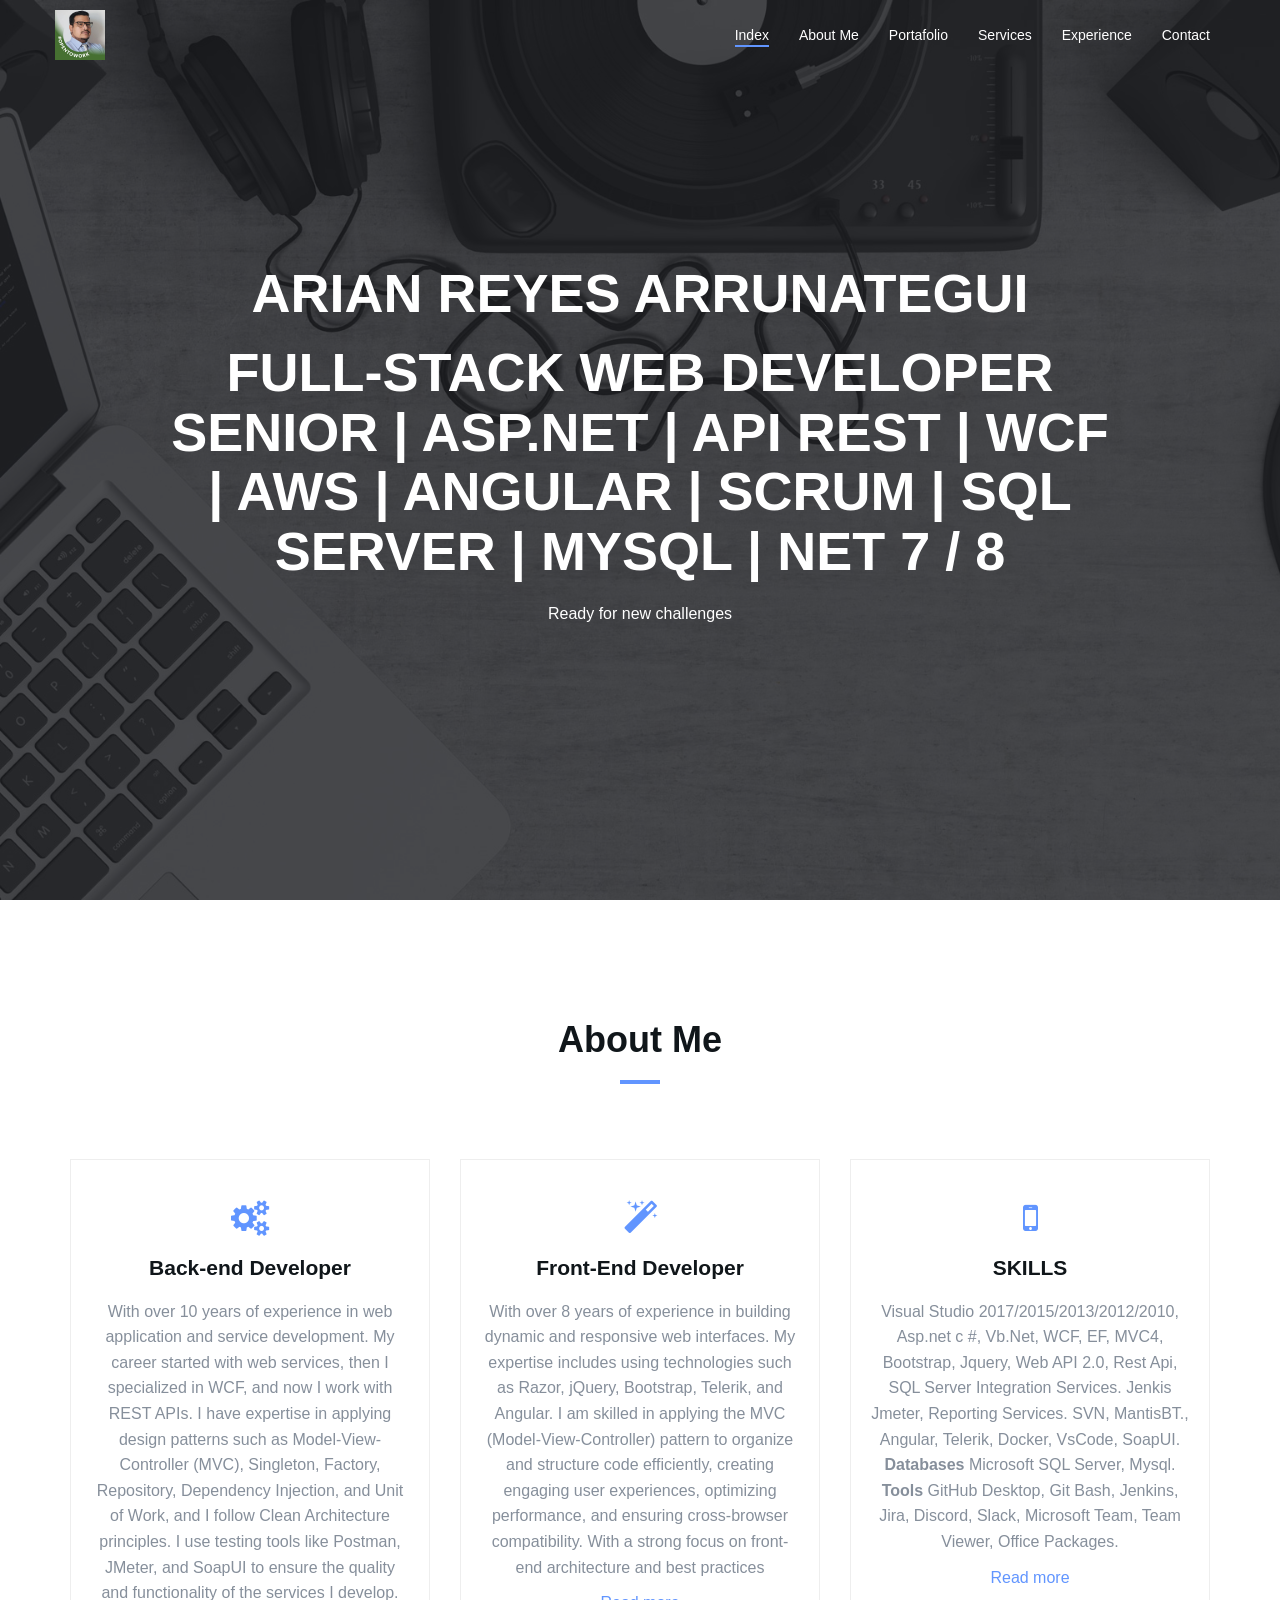
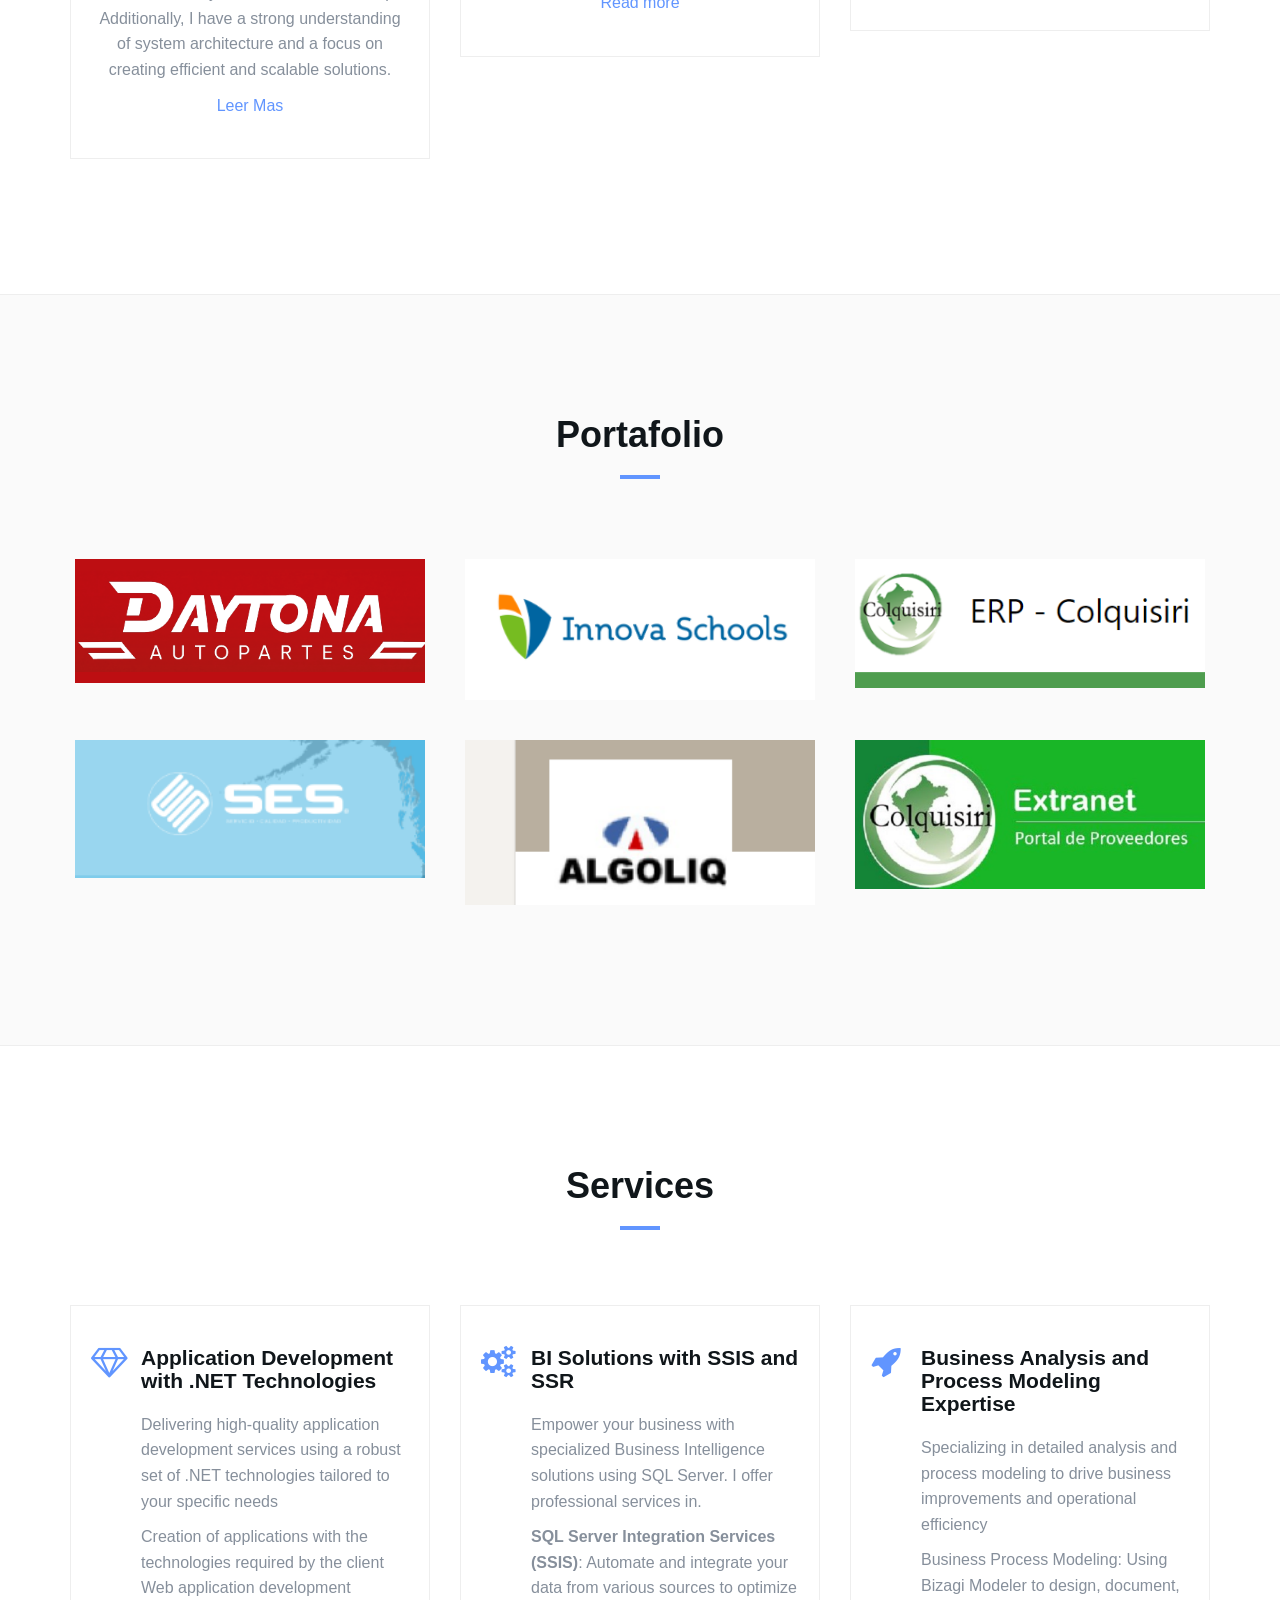
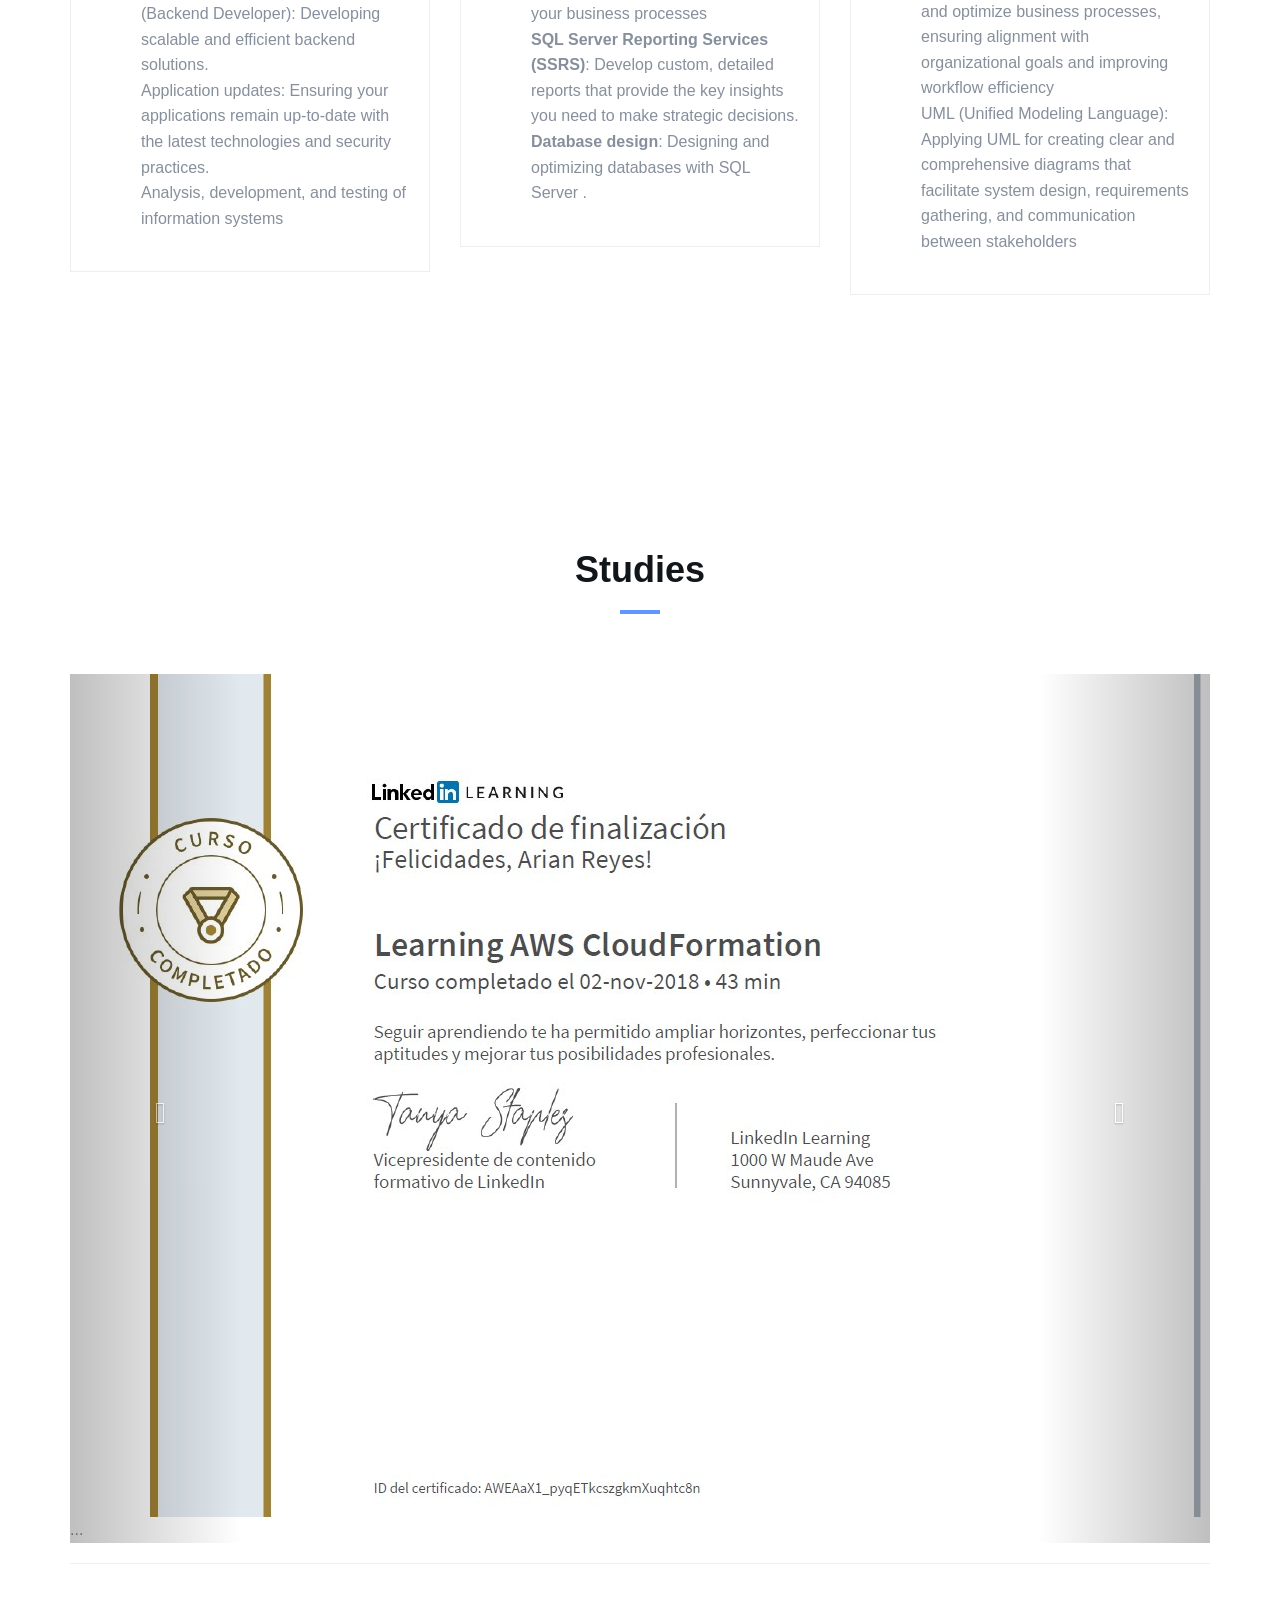
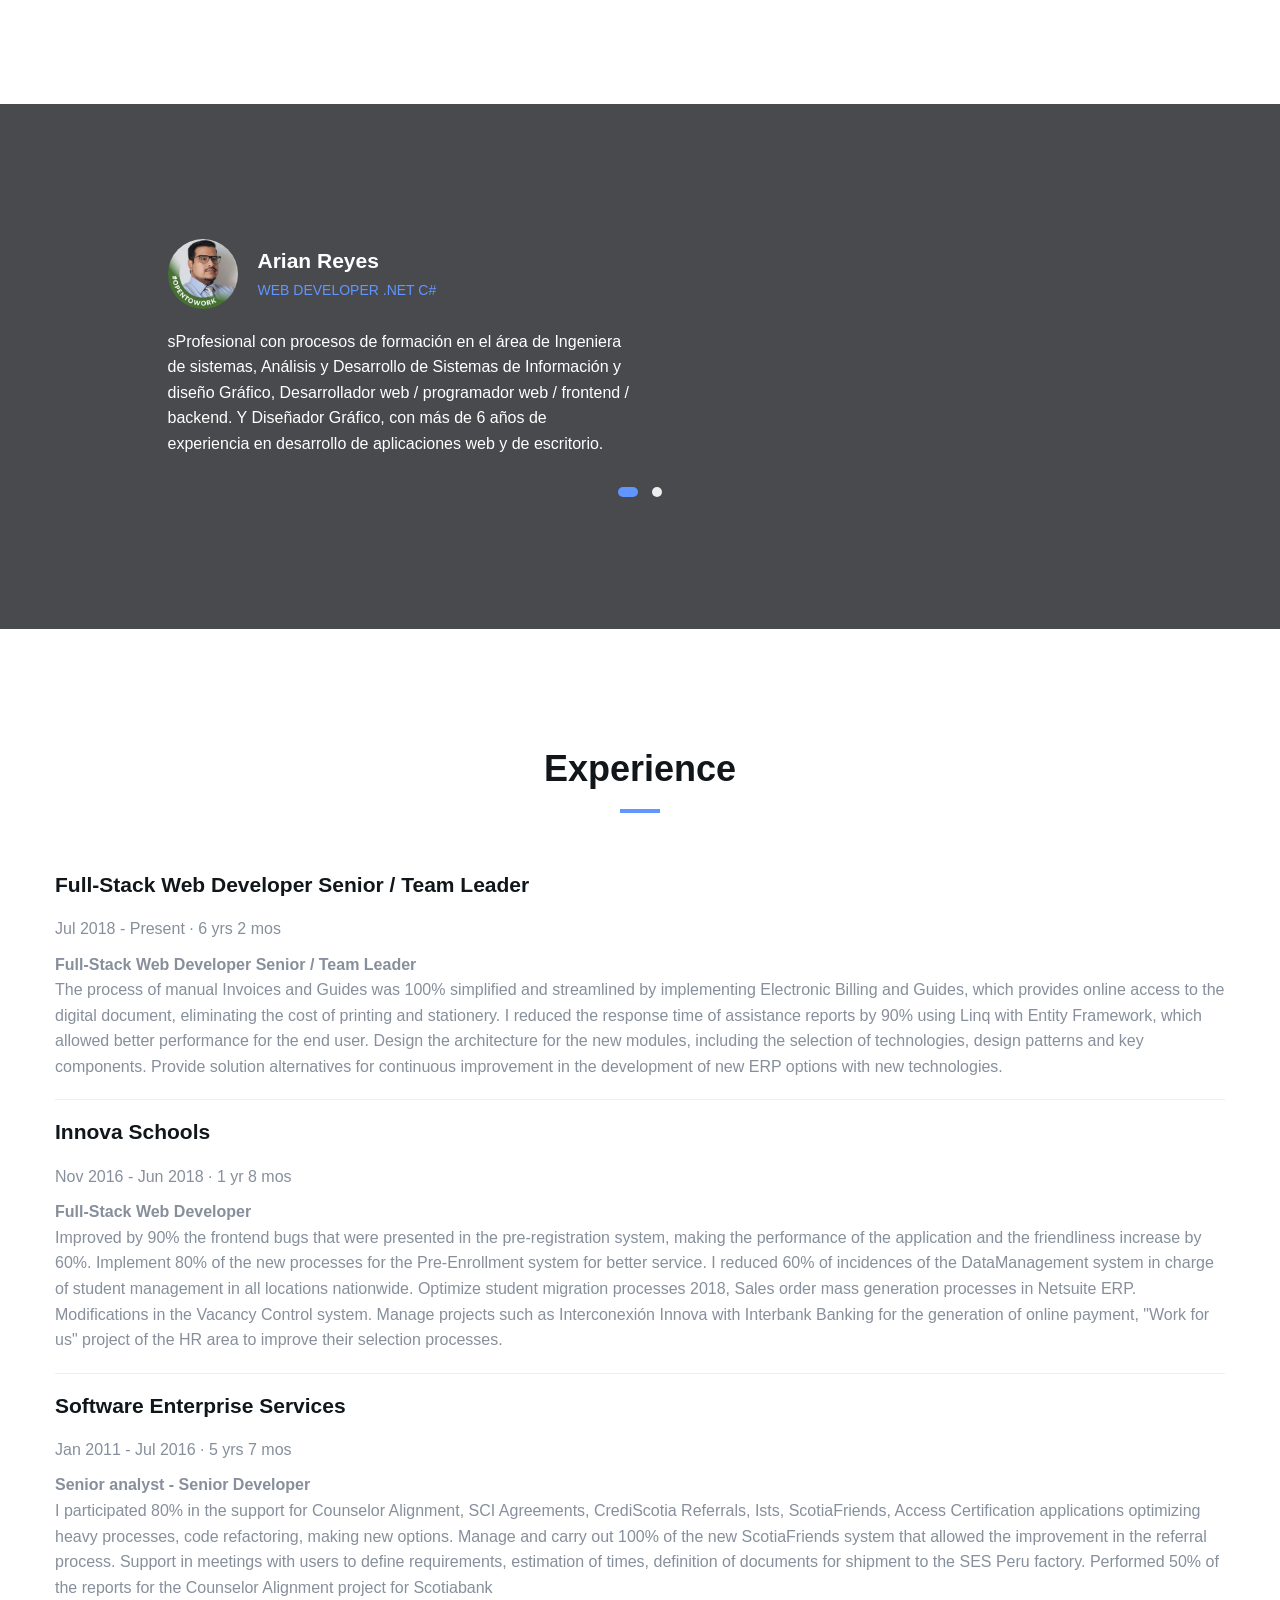
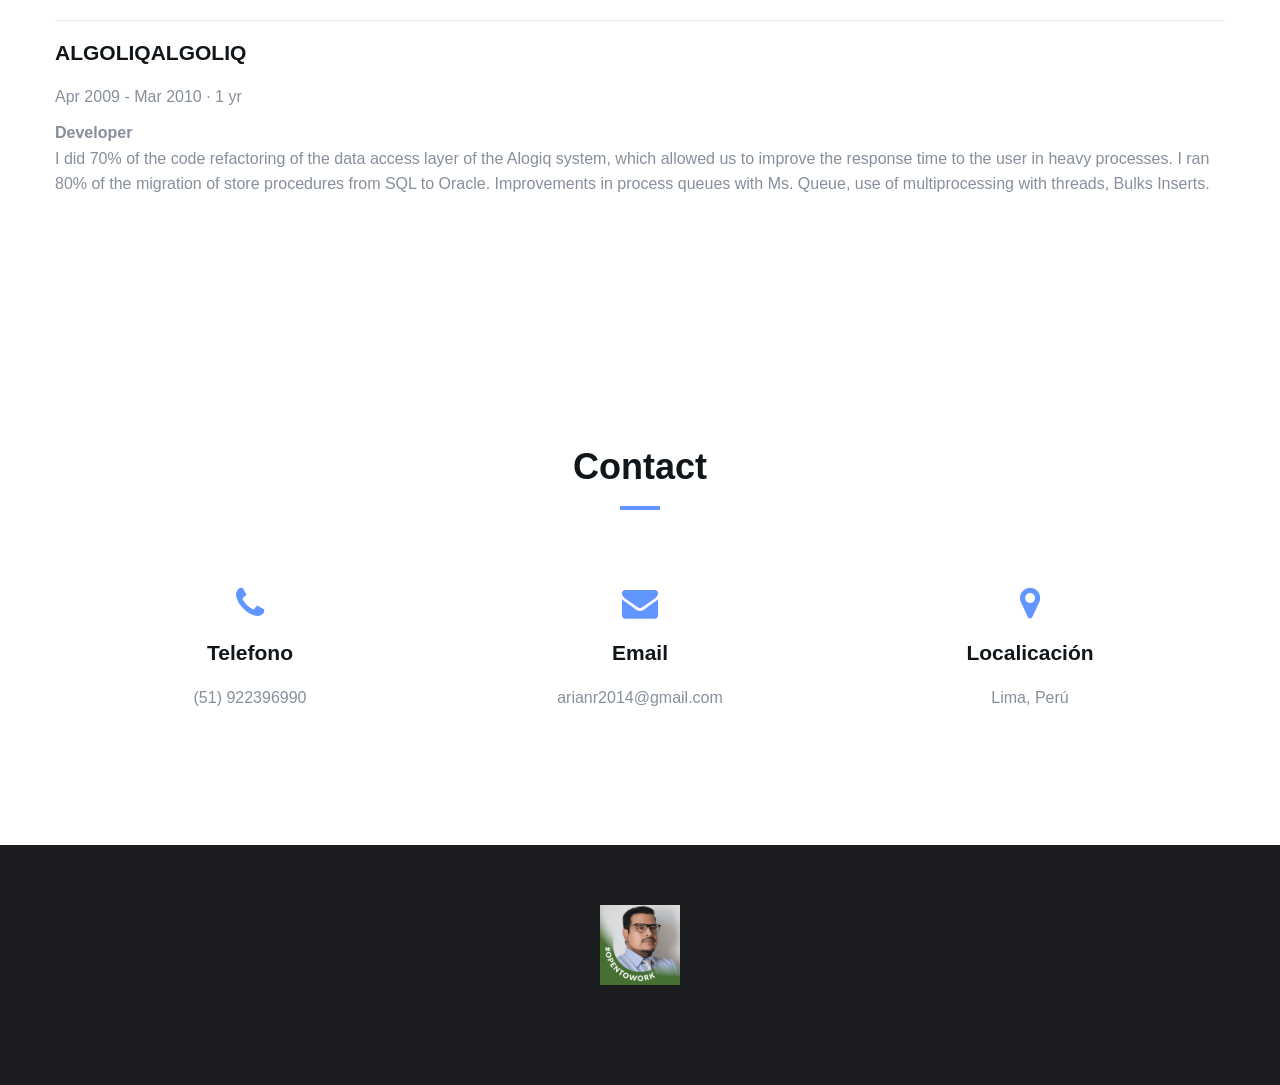
==== commit 18385f6e: "cambios4" ====
--- a/index.html
+++ b/index.html
@@ -519,7 +519,7 @@
                             <!-- /testimonial -->
                              <div class="owl-stage-outer"><div class="owl-stage" style="transform: translate3d(-960px, 0px, 0px); transition: all; width: 2400px;"><div class="owl-item cloned" style="width: 465px; margin-right: 15px;"><div class="testimonial">
                                 <div class="testimonial-meta">
-                                    <img src="./img/arianr2014.jpg" alt="Arian Reyes">
+                                    <img src="./img/arianreyes.jpg" alt="Arian Reyes">
                                     <h3 class="white-text">Arian Reyes</h3>
                                     <span>Web Developer .Net C#</span>
                                 </div>
@@ -530,7 +530,7 @@
                         <div class="owl-item cloned" style="width: 465px; margin-right: 15px;"><div class="testimonial">
                         
                               <div class="testimonial-meta">
-                                    <img src="./img/arianr2014.jpg" alt="Arian Reyes">
+                                    <img src="./img/arianreyes.jpg" alt="Arian Reyes">
                                     <h3 class="white-text">Arian Reyes</h3>
                                     <span>Web Developer .Net C#</span>
                                 </div>
@@ -539,7 +539,7 @@
                             
                             <div class="owl-item active" style="width: 465px; margin-right: 15px;"><div class="testimonial">
                                 <div class="testimonial-meta">
-                                    <img src="./img/arianr2014.jpg" alt="Arian Reyes">
+                                    <img src="./img/arianreyes.jpg" alt="Arian Reyes">
                                     <h3 class="white-text">Arian Reyes</h3>
                                     <span>Web Developer .Net C#</span>
                                 </div>
@@ -548,7 +548,7 @@
                             
                             <div class="owl-item cloned active" style="width: 465px; margin-right: 15px;"><div class="testimonial">
                                 <div class="testimonial-meta">
-                                    <img src="./img/arianr2014.jpg" alt="Arian Reyes">
+                                    <img src="./img/arianreyes.jpg" alt="Arian Reyes">
                                     <h3 class="white-text">Arian Reyes</h3>
                                     <span>Web Developer .Net C#</span>
                                 </div>
@@ -558,7 +558,7 @@
                             
                             <div class="owl-item cloned" style="width: 465px; margin-right: 15px;"><div class="testimonial">
                                 <div class="testimonial-meta">
-                                    <img src="./img/arianr2014.jpg" alt="Arian Reyes">
+                                    <img src="./img/arianreyes.jpg" alt="Arian Reyes">
                                     <h3 class="white-text">Arian Reyes</h3>
                                     <span>Web Developer .Net C#</span>
                                 </div>
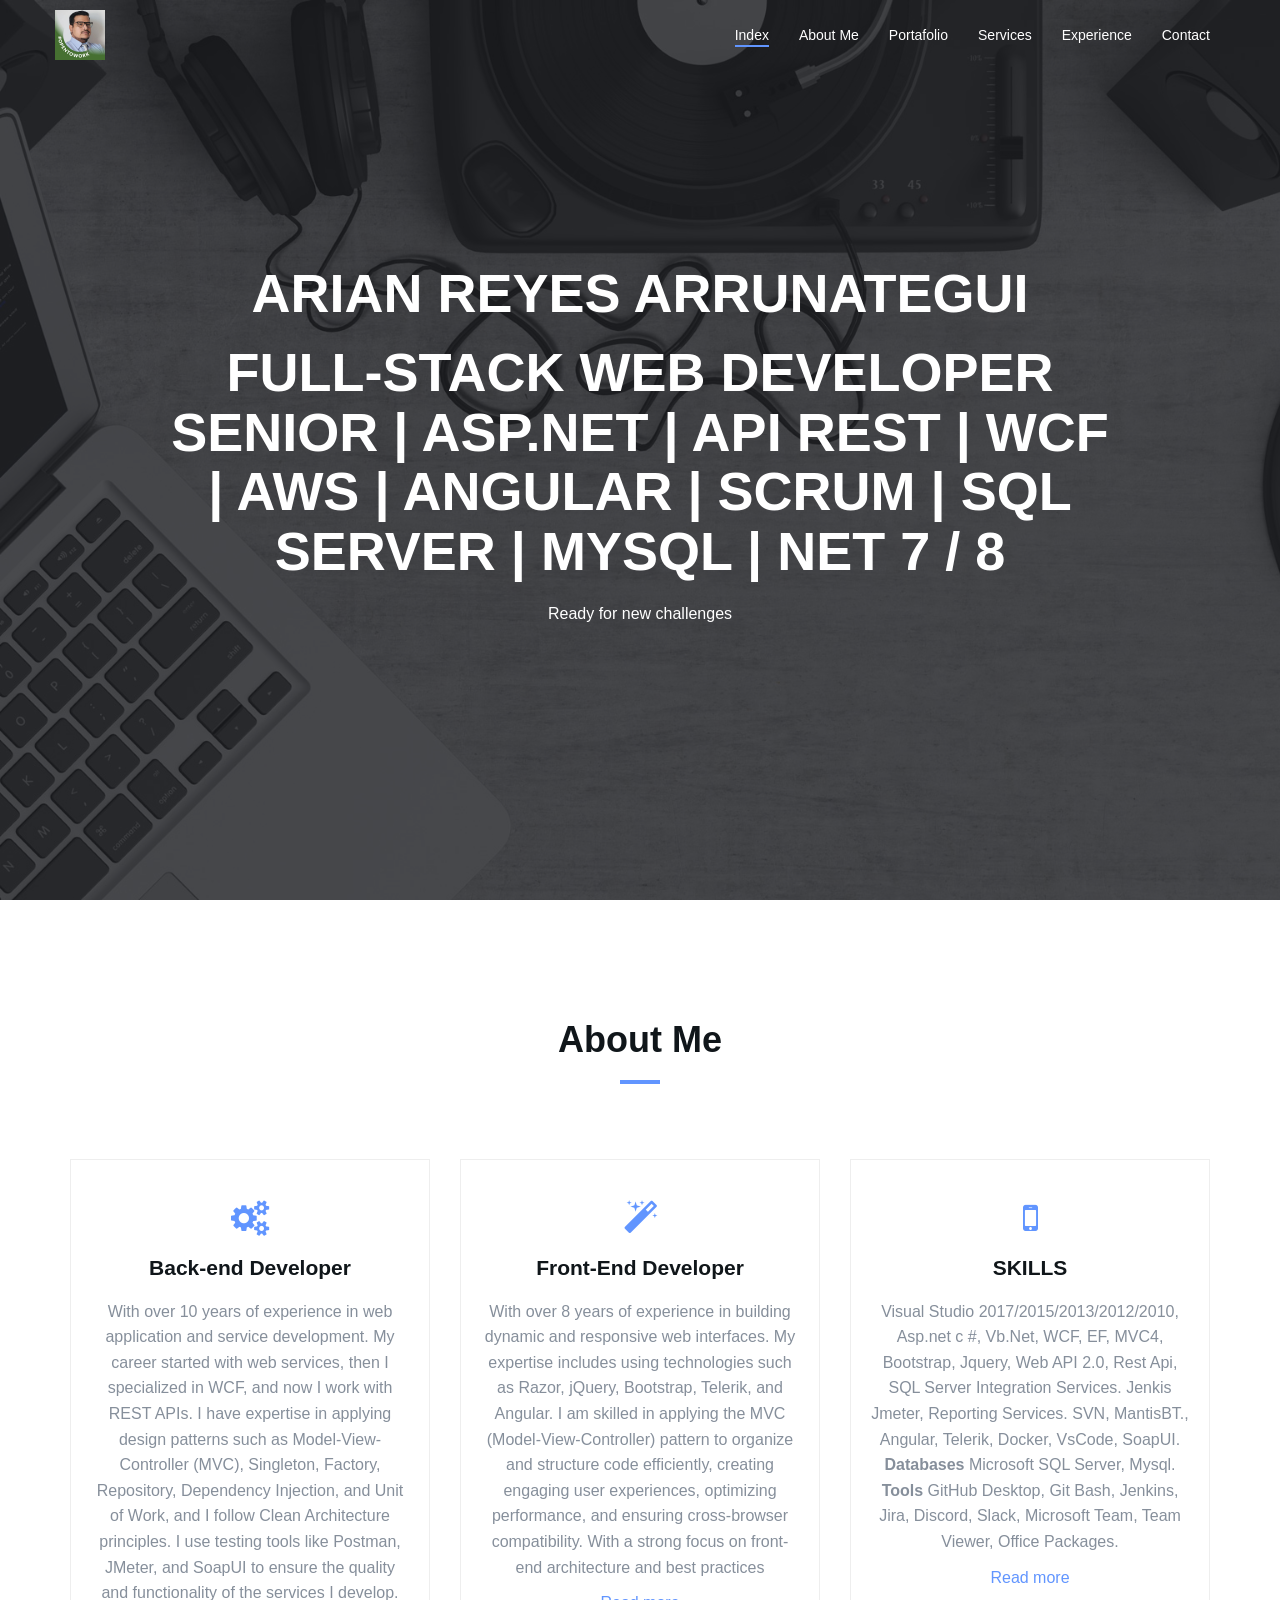
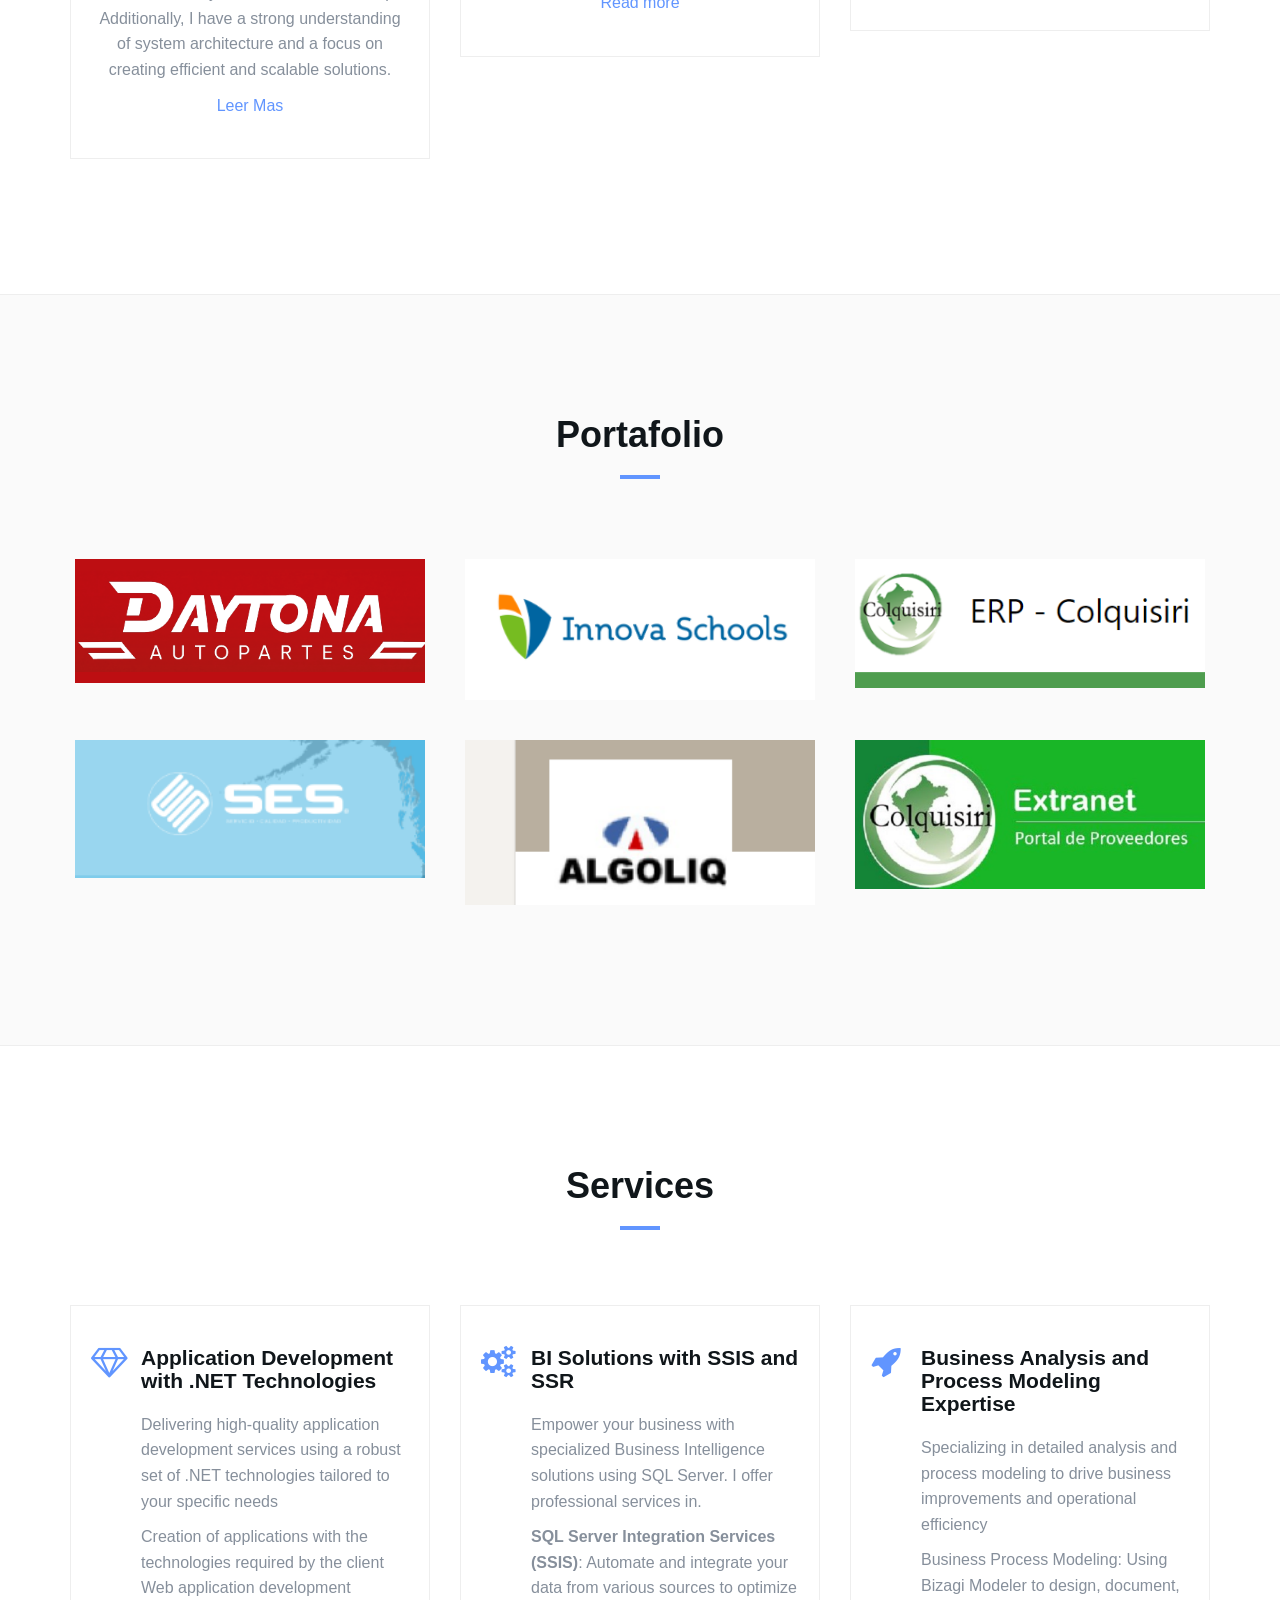
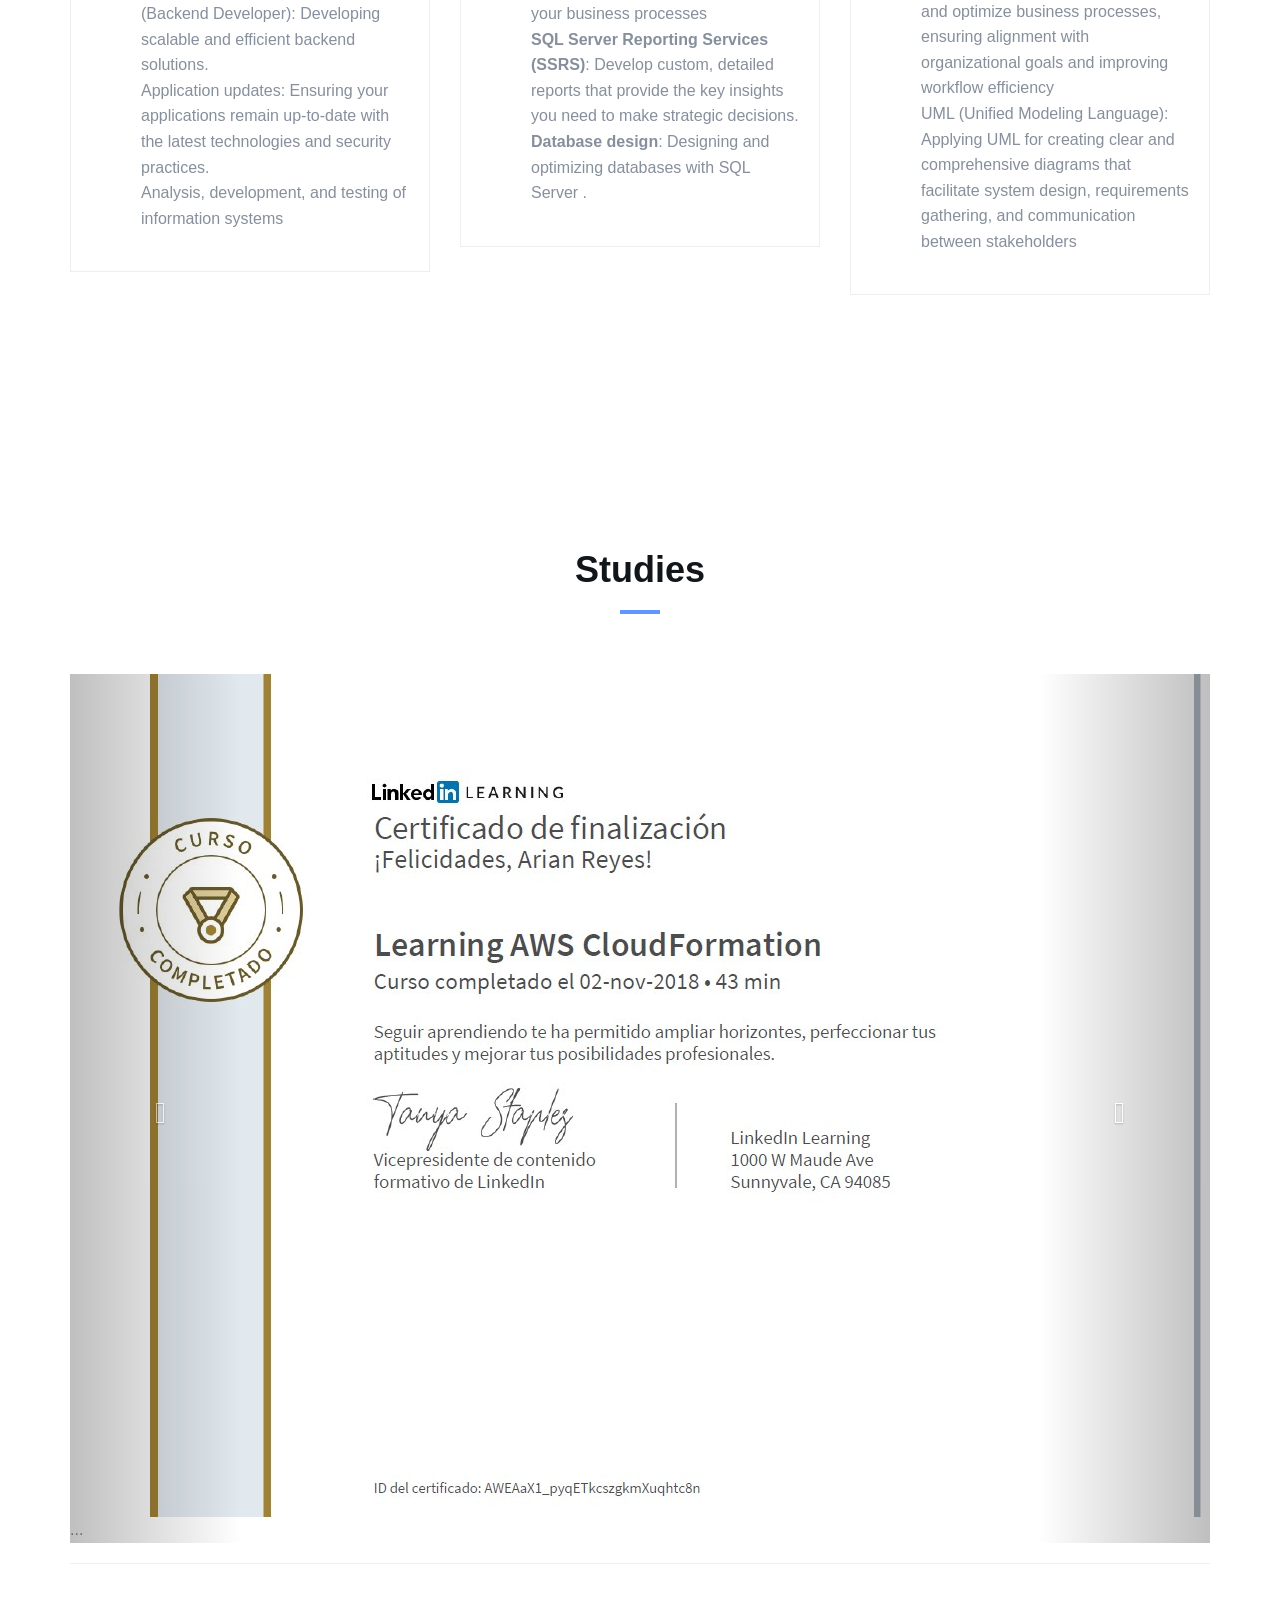
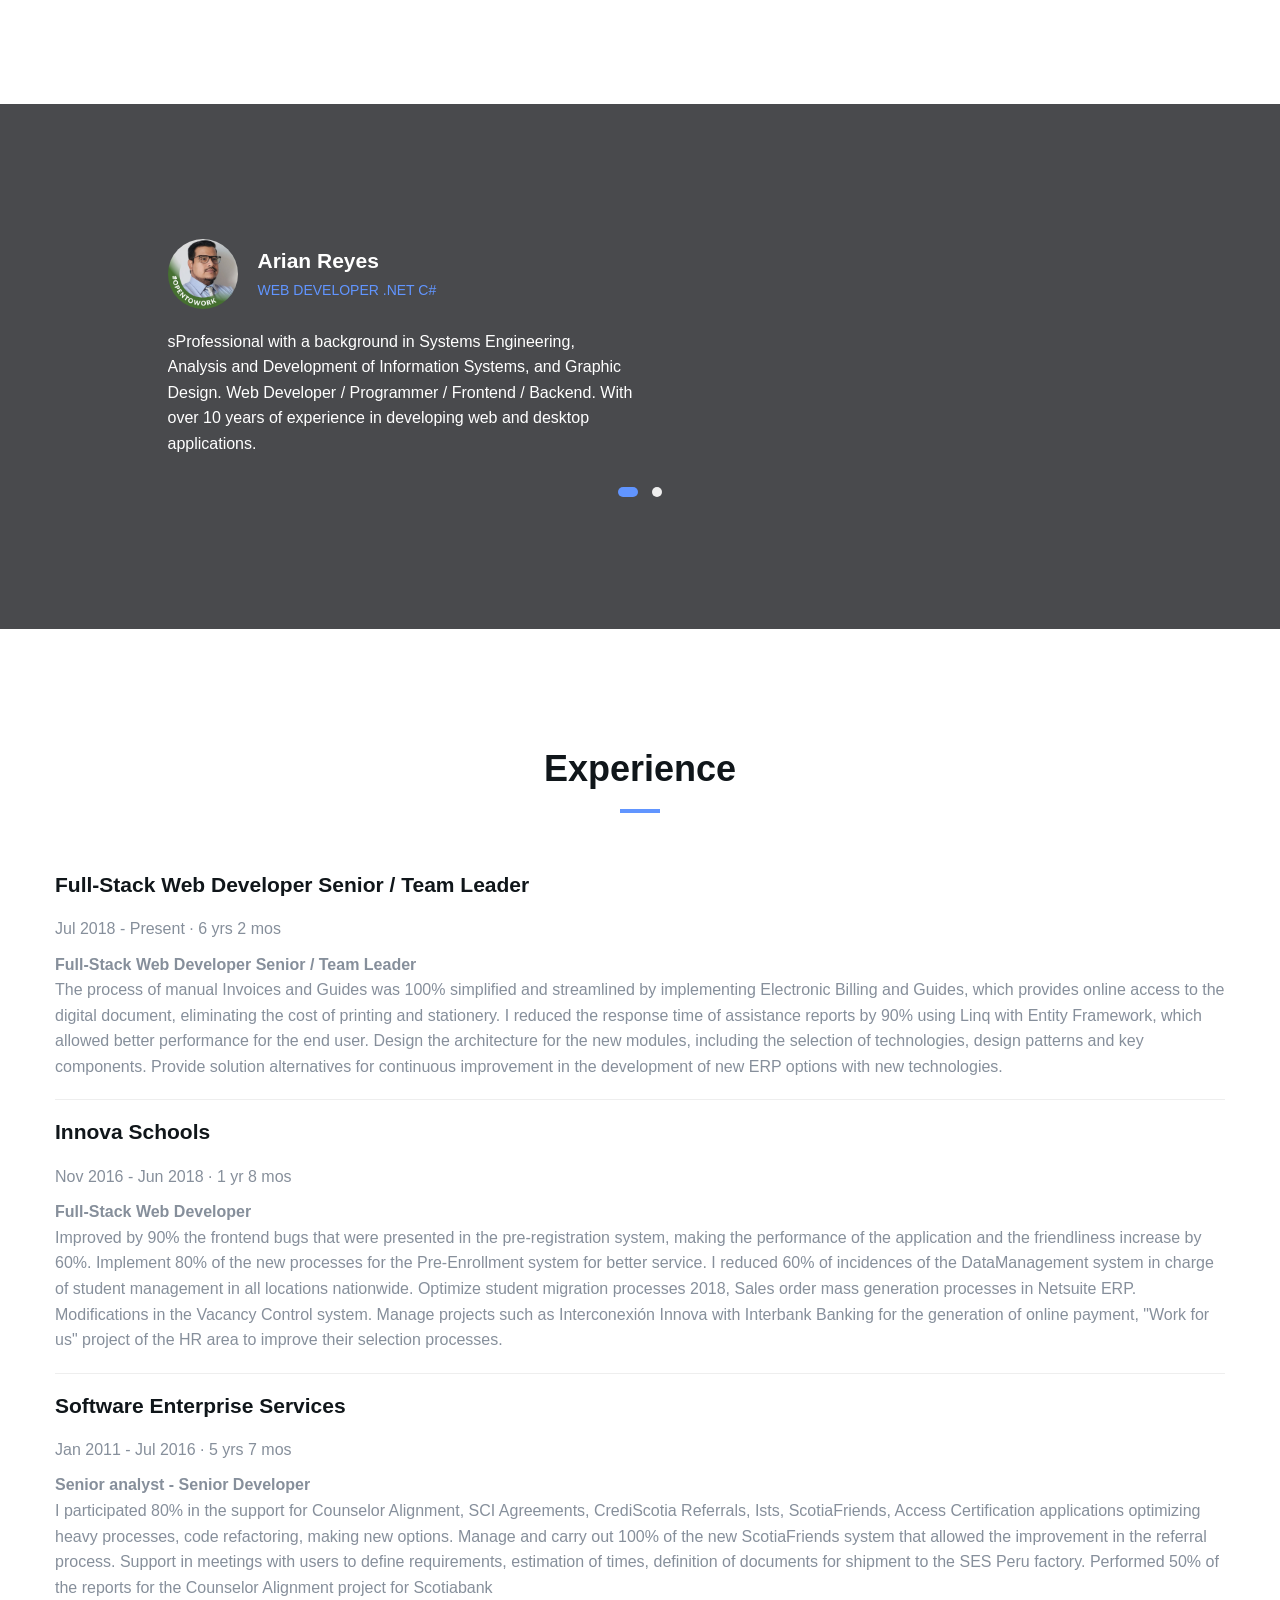
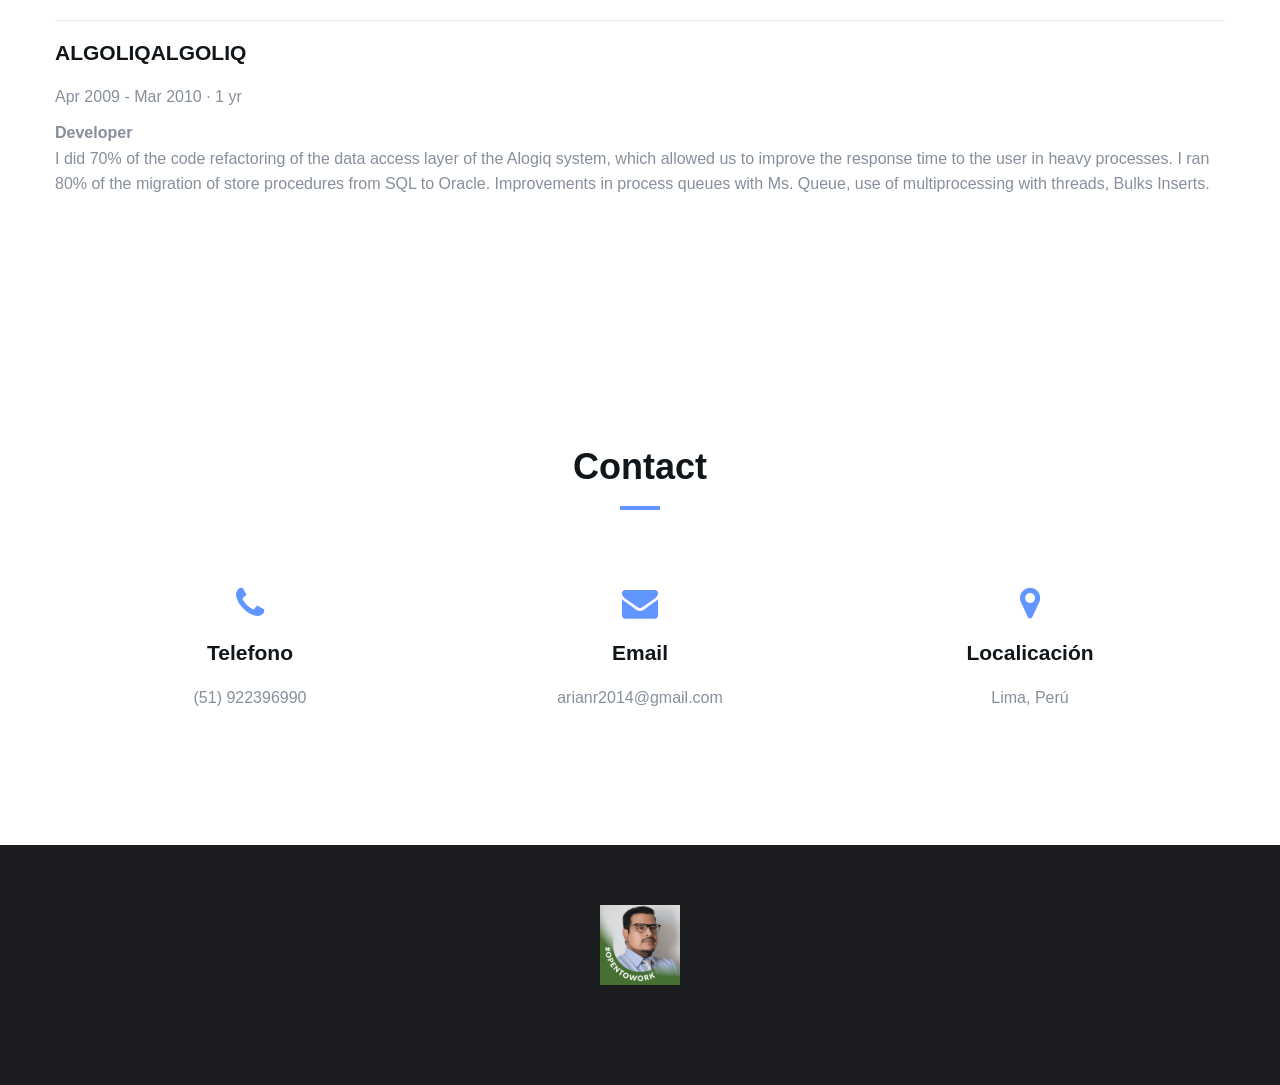
==== commit c231e42e: "cambios5" ====
--- a/index.html
+++ b/index.html
@@ -523,7 +523,7 @@
                                     <h3 class="white-text">Arian Reyes</h3>
                                     <span>Web Developer .Net C#</span>
                                 </div>
-                                <p class="white-text">Profesional con procesos de formación en el área de Ingeniera de sistemas, Análisis y Desarrollo de Sistemas de Información y diseño Gráfico, Desarrollador web / programador web / frontend / backend. Y Diseñador Gráfico, con más de 6 años de experiencia en desarrollo de aplicaciones web y de escritorio.</p>
+                                <p class="white-text">Professional with a background in Systems Engineering, Analysis and Development of Information Systems, and Graphic Design. Web Developer / Programmer / Frontend / Backend. With over 10 years of experience in developing web and desktop applications.</p>
                             </div>
                         </div>
                         
@@ -534,7 +534,7 @@
                                     <h3 class="white-text">Arian Reyes</h3>
                                     <span>Web Developer .Net C#</span>
                                 </div>
-                                <p class="white-text">aProfesional con procesos de formación en el área de Ingeniera de sistemas, Análisis y Desarrollo de Sistemas de Información y diseño Gráfico, Desarrollador web / programador web / frontend / backend. Y Diseñador Gráfico, con más de 6 años de experiencia en desarrollo de aplicaciones web y de escritorio.</p>
+                                <p class="white-text">aProfessional with a background in Systems Engineering, Analysis and Development of Information Systems, and Graphic Design. Web Developer / Programmer / Frontend / Backend. With over 10 years of experience in developing web and desktop applications.</p>
                             </div></div>
                             
                             <div class="owl-item active" style="width: 465px; margin-right: 15px;"><div class="testimonial">
@@ -543,7 +543,7 @@
                                     <h3 class="white-text">Arian Reyes</h3>
                                     <span>Web Developer .Net C#</span>
                                 </div>
-                                <p class="white-text">sProfesional con procesos de formación en el área de Ingeniera de sistemas, Análisis y Desarrollo de Sistemas de Información y diseño Gráfico, Desarrollador web / programador web / frontend / backend. Y Diseñador Gráfico, con más de 6 años de experiencia en desarrollo de aplicaciones web y de escritorio.</p>
+                                <p class="white-text">sProfessional with a background in Systems Engineering, Analysis and Development of Information Systems, and Graphic Design. Web Developer / Programmer / Frontend / Backend. With over 10 years of experience in developing web and desktop applications.</p>
                             </div></div>
                             
                             <div class="owl-item cloned active" style="width: 465px; margin-right: 15px;"><div class="testimonial">
@@ -552,7 +552,7 @@
                                     <h3 class="white-text">Arian Reyes</h3>
                                     <span>Web Developer .Net C#</span>
                                 </div>
-                                <p class="white-text">dProfesional con procesos de formación en el área de Ingeniera de sistemas, Análisis y Desarrollo de Sistemas de Información y diseño Gráfico, Desarrollador web / programador web / frontend / backend. Y Diseñador Gráfico, con más de 6 años de experiencia en desarrollo de aplicaciones web y de escritorio.</p>
+                                <p class="white-text">dProfessional with a background in Systems Engineering, Analysis and Development of Information Systems, and Graphic Design. Web Developer / Programmer / Frontend / Backend. With over 10 years of experience in developing web and desktop applications.</p>
                             </div></div>
                             
                             
@@ -562,7 +562,7 @@
                                     <h3 class="white-text">Arian Reyes</h3>
                                     <span>Web Developer .Net C#</span>
                                 </div>
-                                <p class="white-text">Profesional con procesos de formación en el área de Ingeniera de sistemas, Análisis y Desarrollo de Sistemas de Información y diseño Gráfico, Desarrollador web / programador web / frontend / backend. Y Diseñador Gráfico, con más de 6 años de experiencia en desarrollo de aplicaciones web y de escritorio.</p>
+                                <p class="white-text">Professional with a background in Systems Engineering, Analysis and Development of Information Systems, and Graphic Design. Web Developer / Programmer / Frontend / Backend. With over 10 years of experience in developing web and desktop applications.</p>
                             </div></div></div></div><div class="owl-nav disabled"><div class="owl-prev">prev</div><div class="owl-next">next</div></div><div class="owl-dots disabled"><div class="owl-dot active"><span></span></div></div></div>
 
 
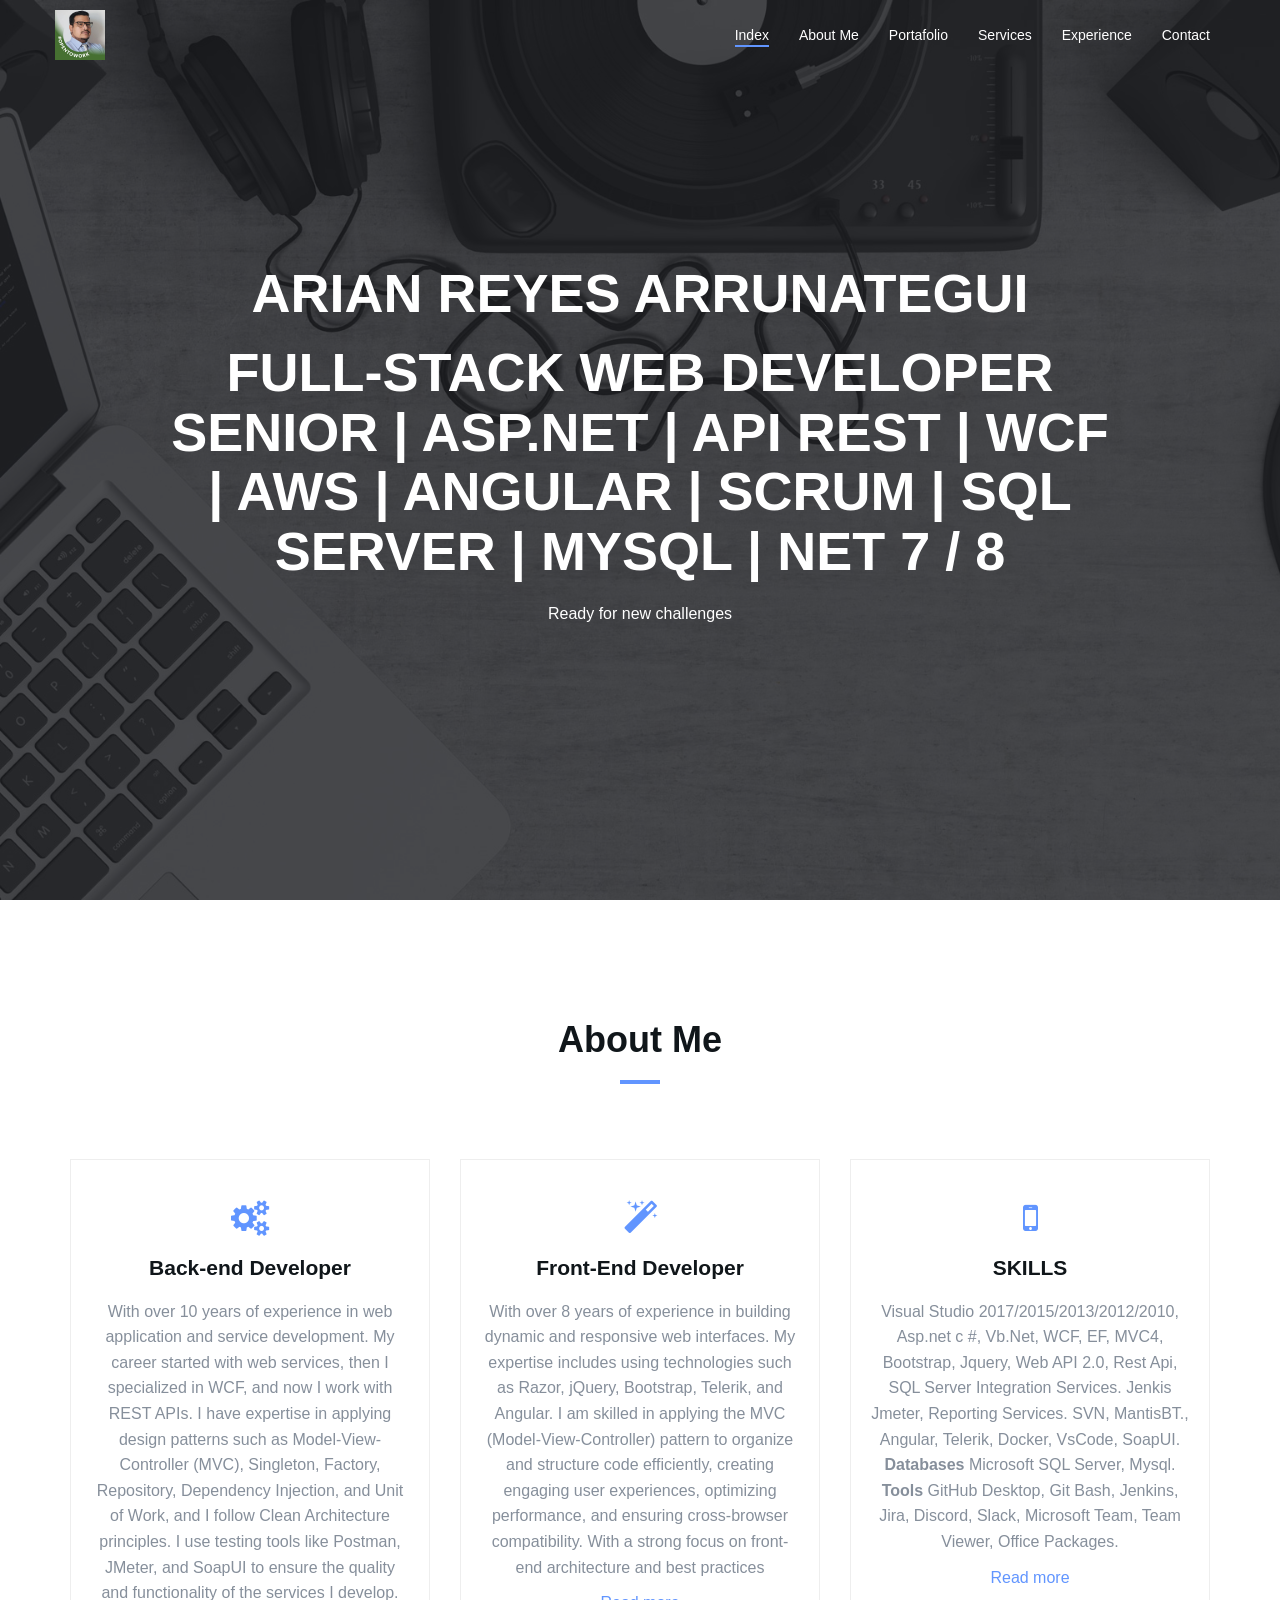
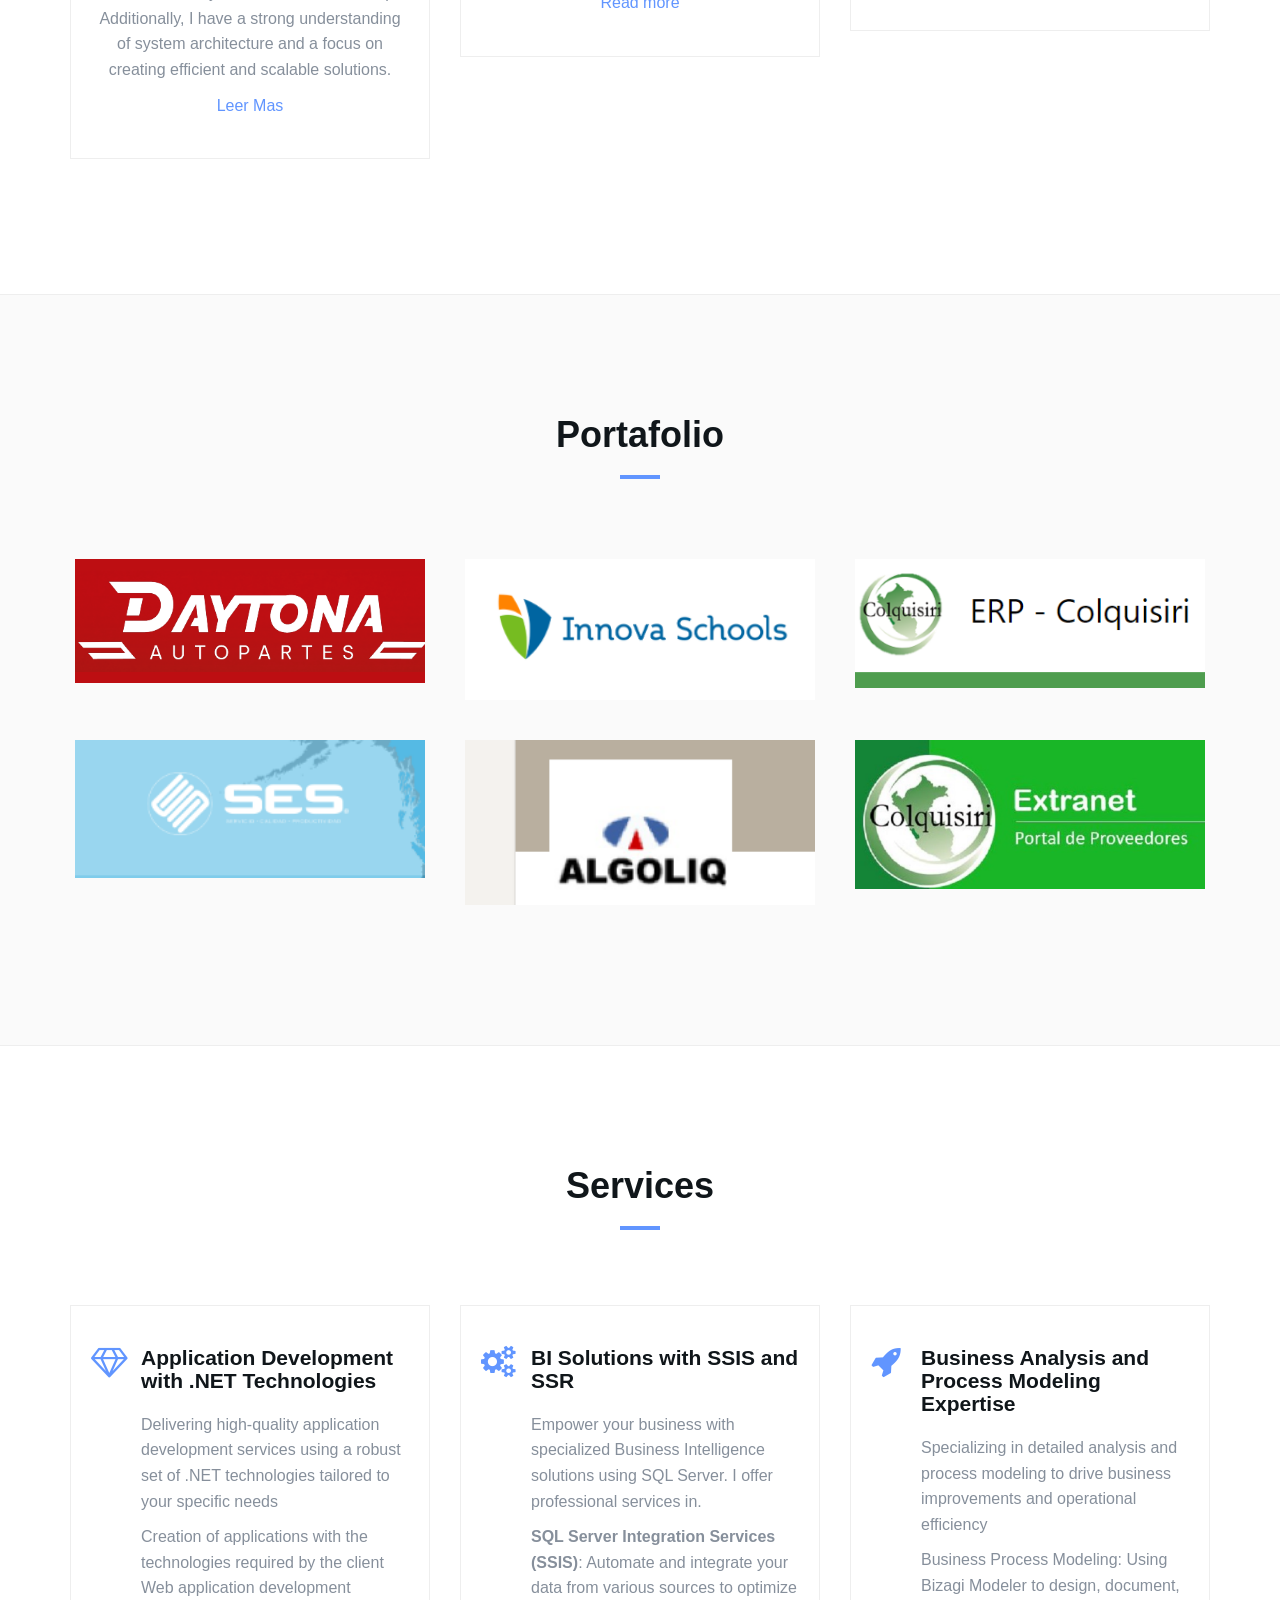
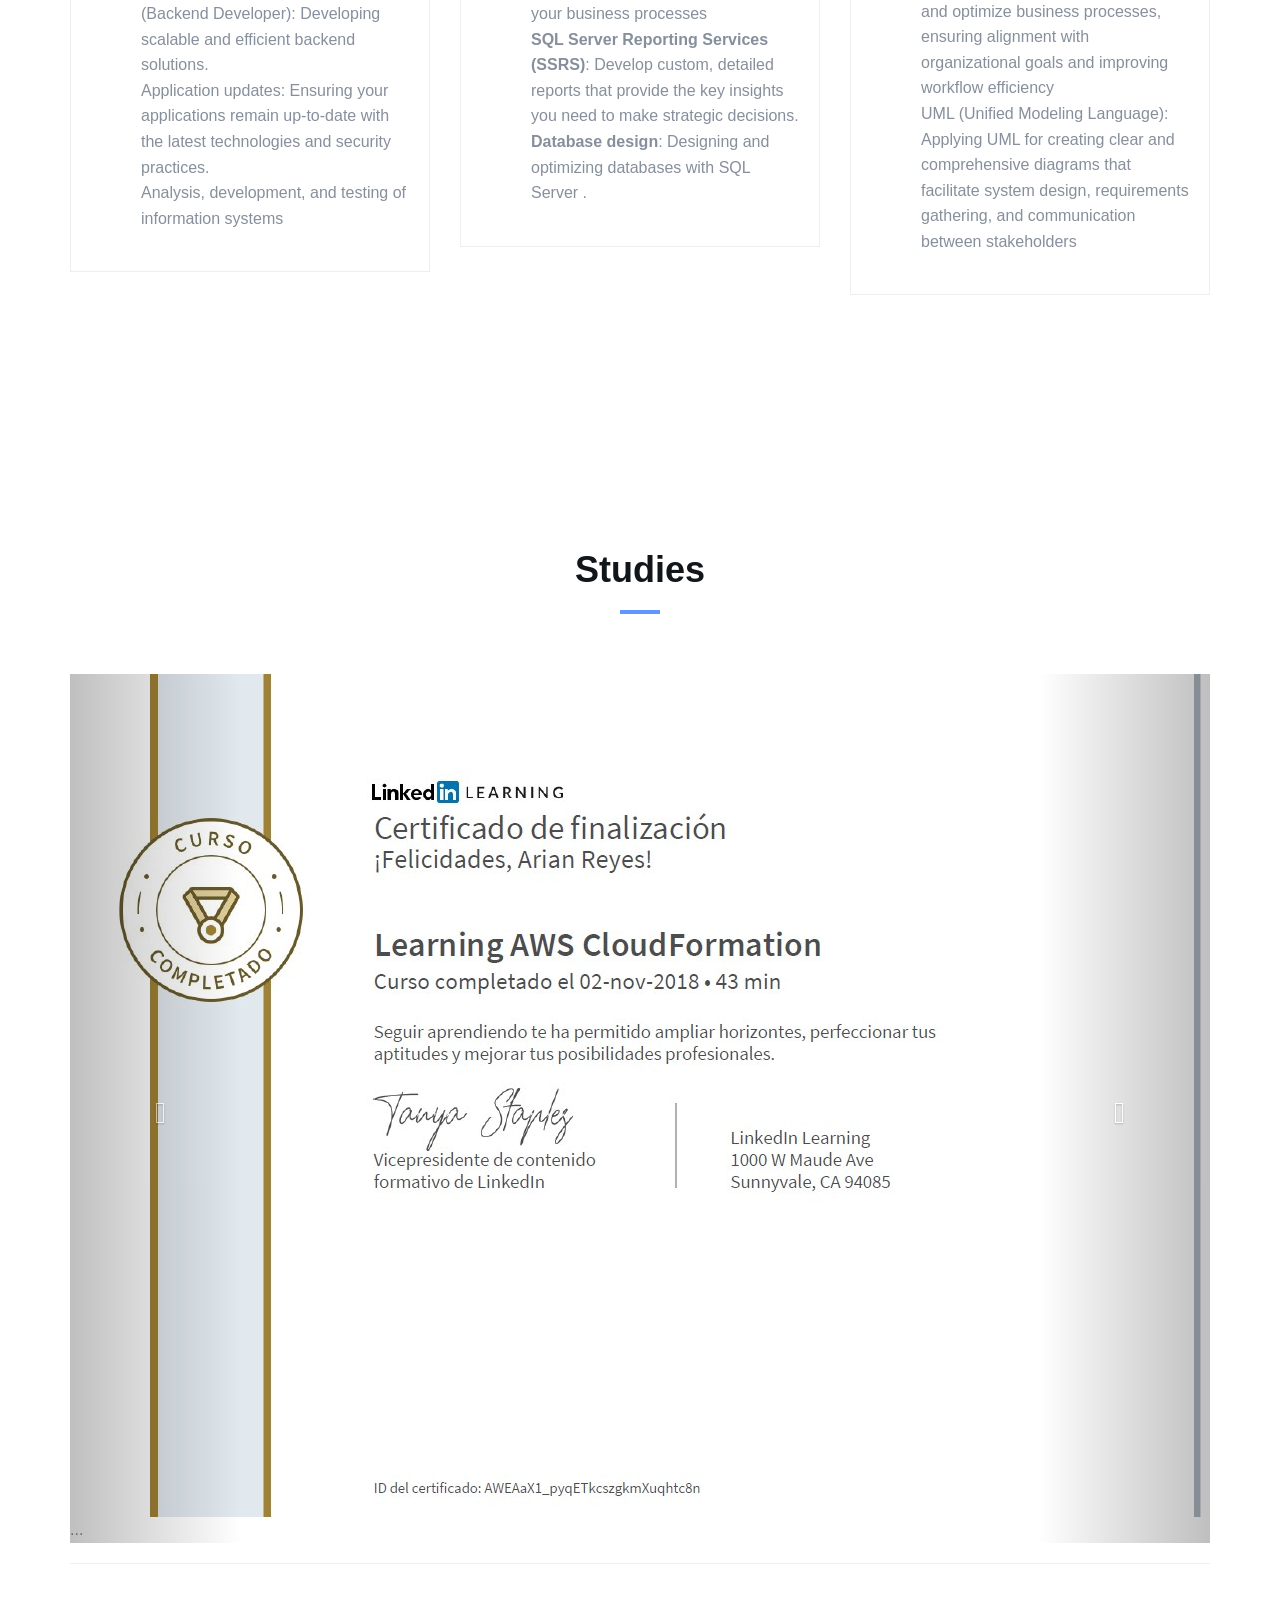
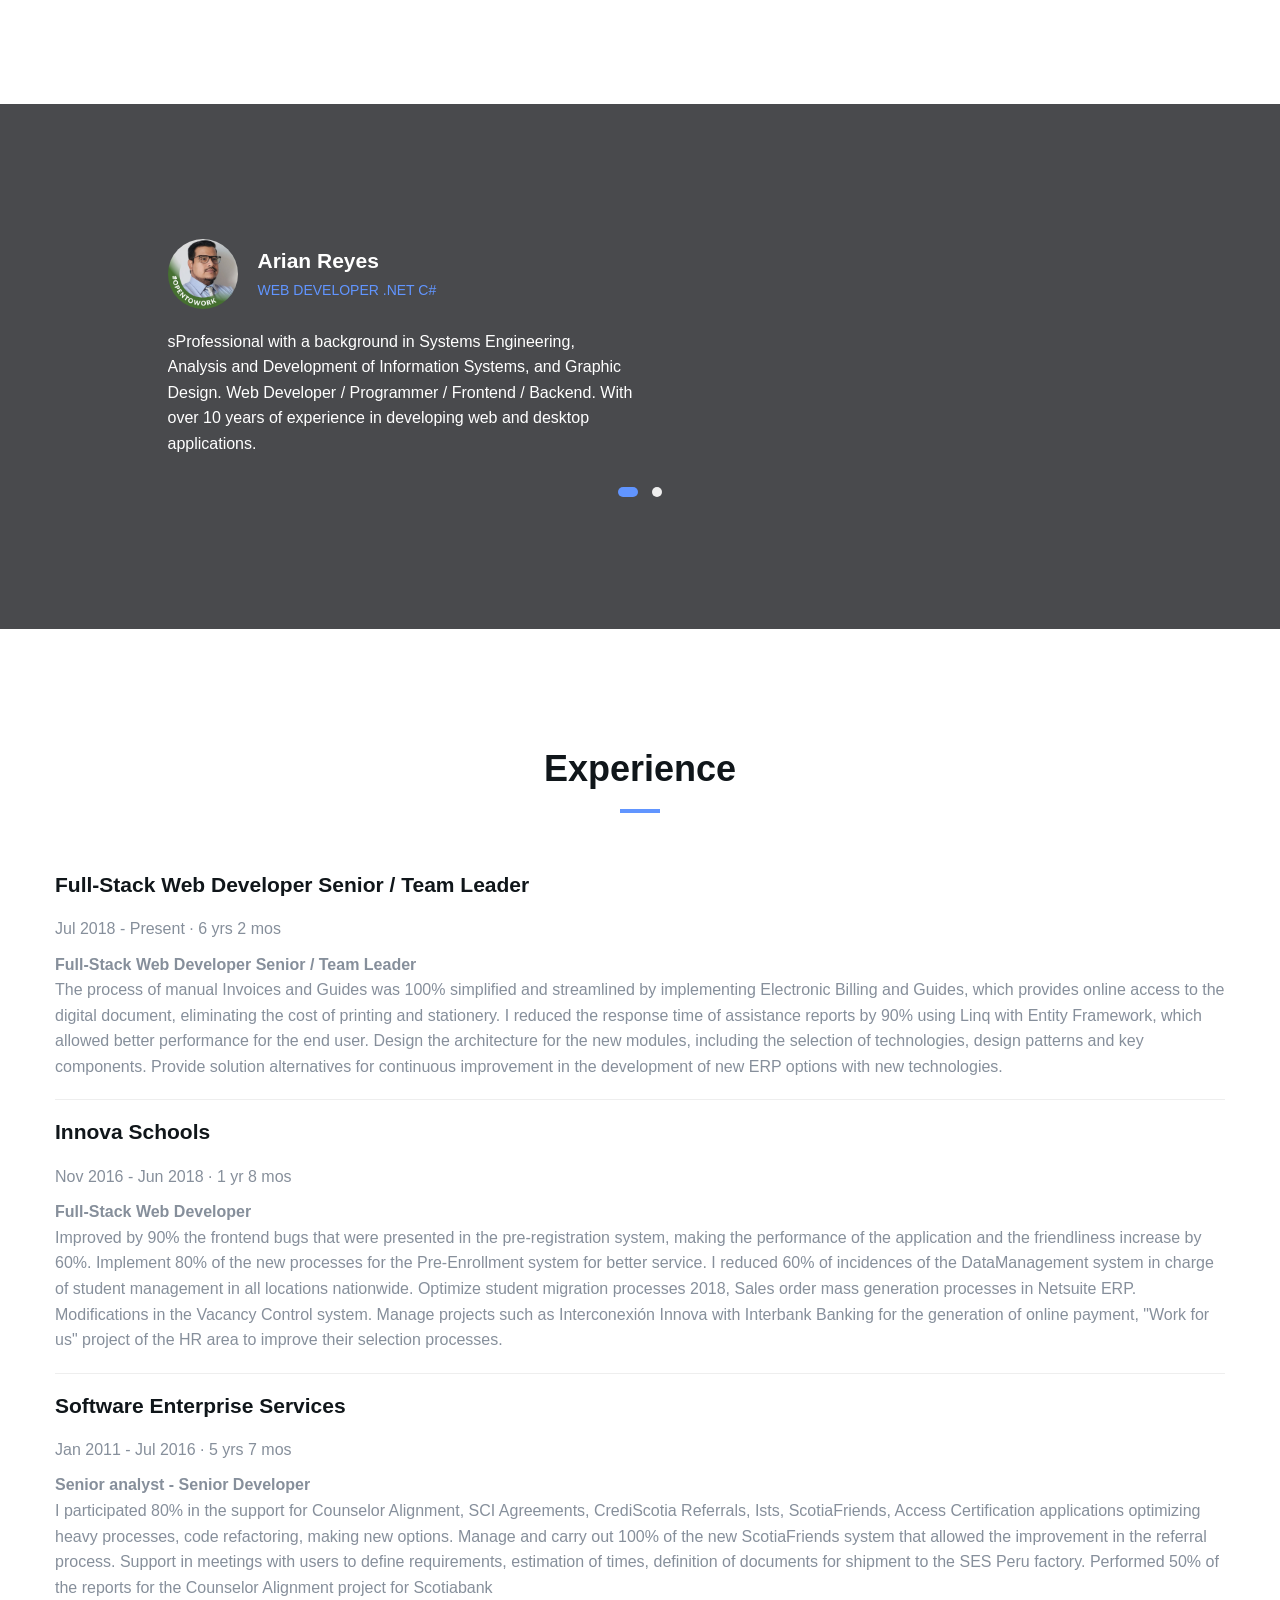
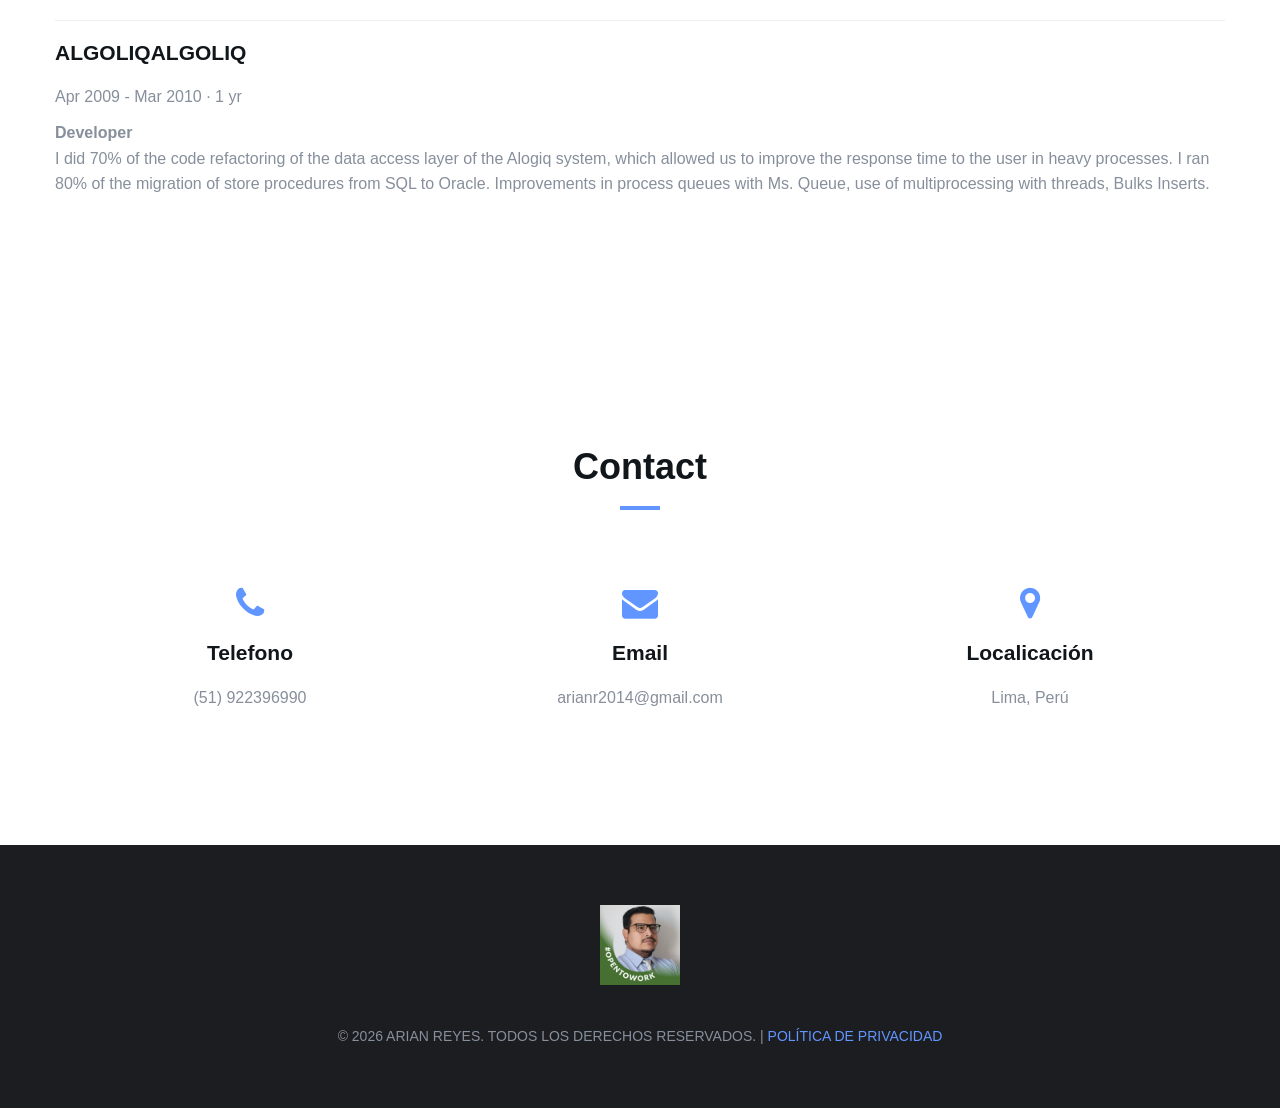
==== commit 88715444: "politicas" ====
--- a/index.html
+++ b/index.html
@@ -713,7 +713,7 @@
                         <!-- /footer follow -->
                         <!-- footer copyright -->
                         <div class="footer-copyright">
-                            <!--<p>Copyright © 2017. All Rights Reserved. Designed by <a href="https://colorlib.com" target="_blank">Colorlib</a></p>-->
+                            <p>© 2026 Arian Reyes. Todos los derechos reservados. | <a href="./privacy-policy.html">Política de Privacidad</a></p>
                         </div>
                         <!-- /footer copyright -->
                     </div>
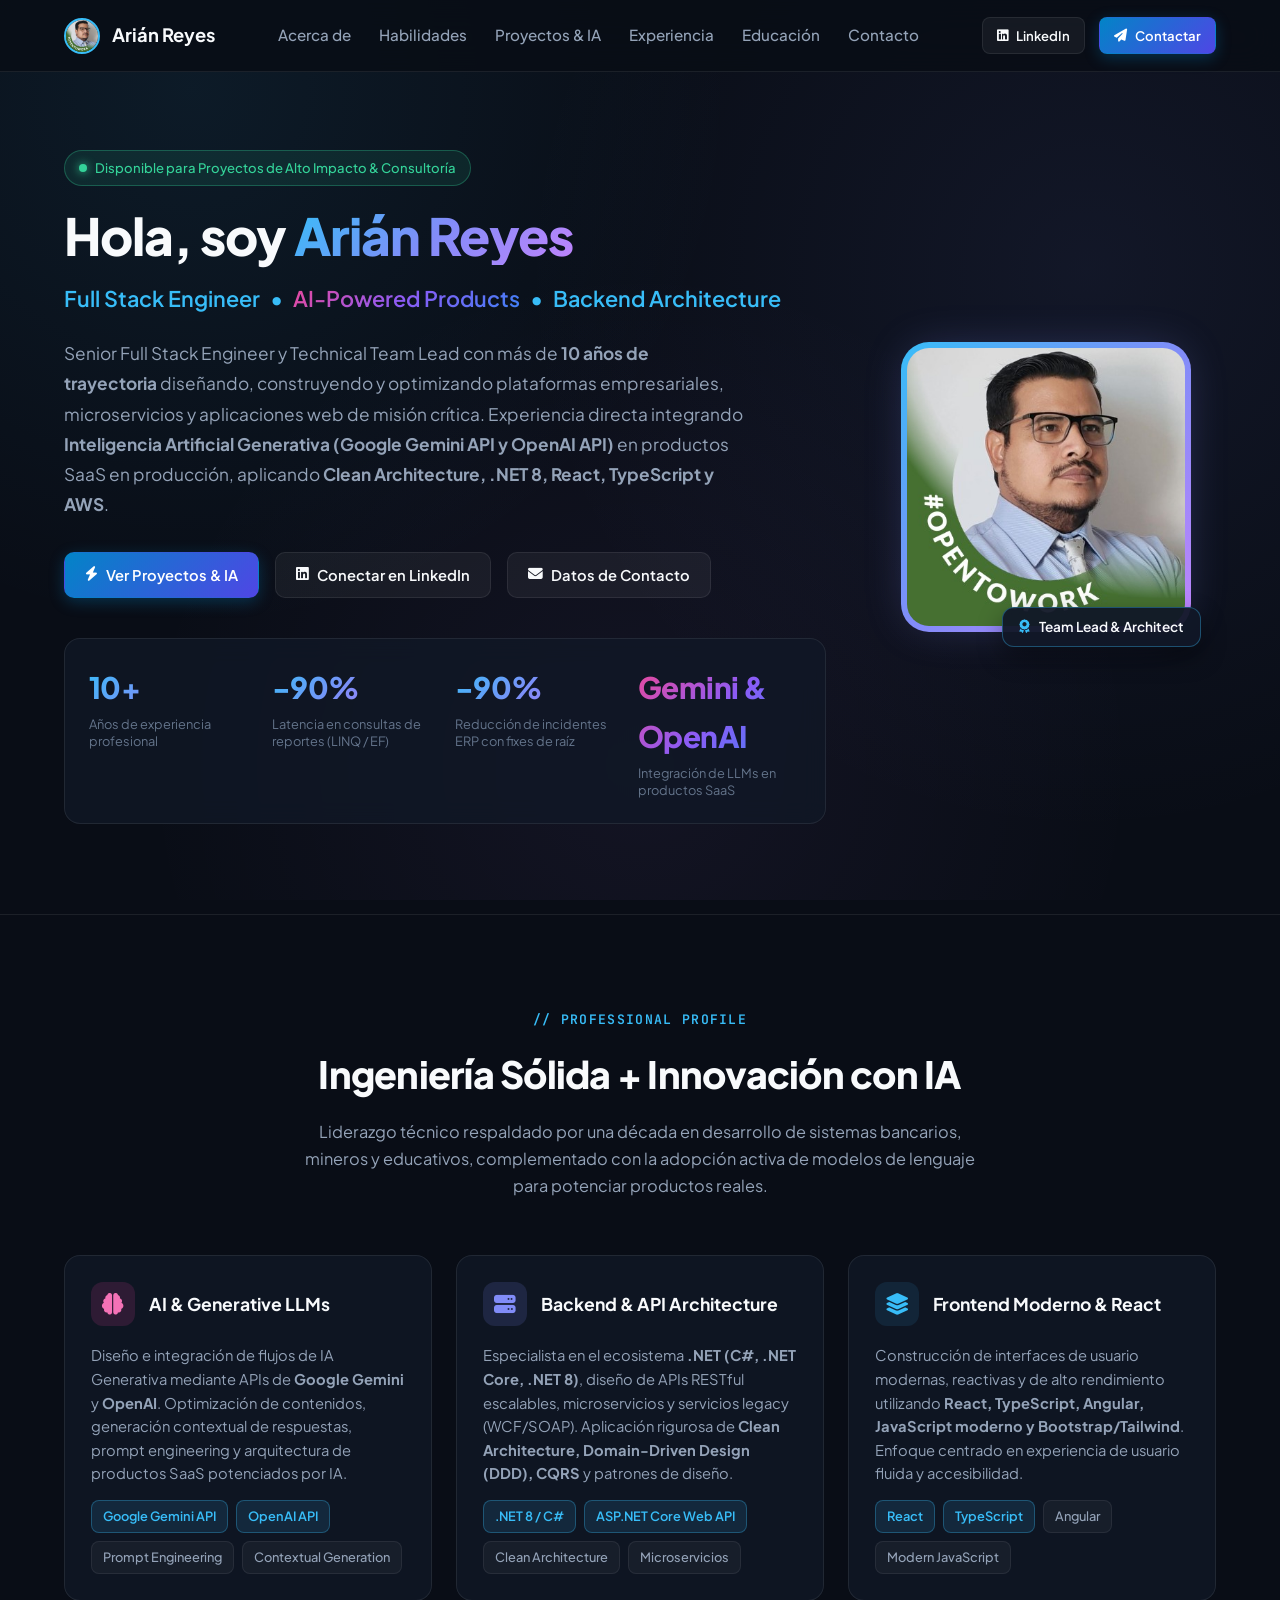
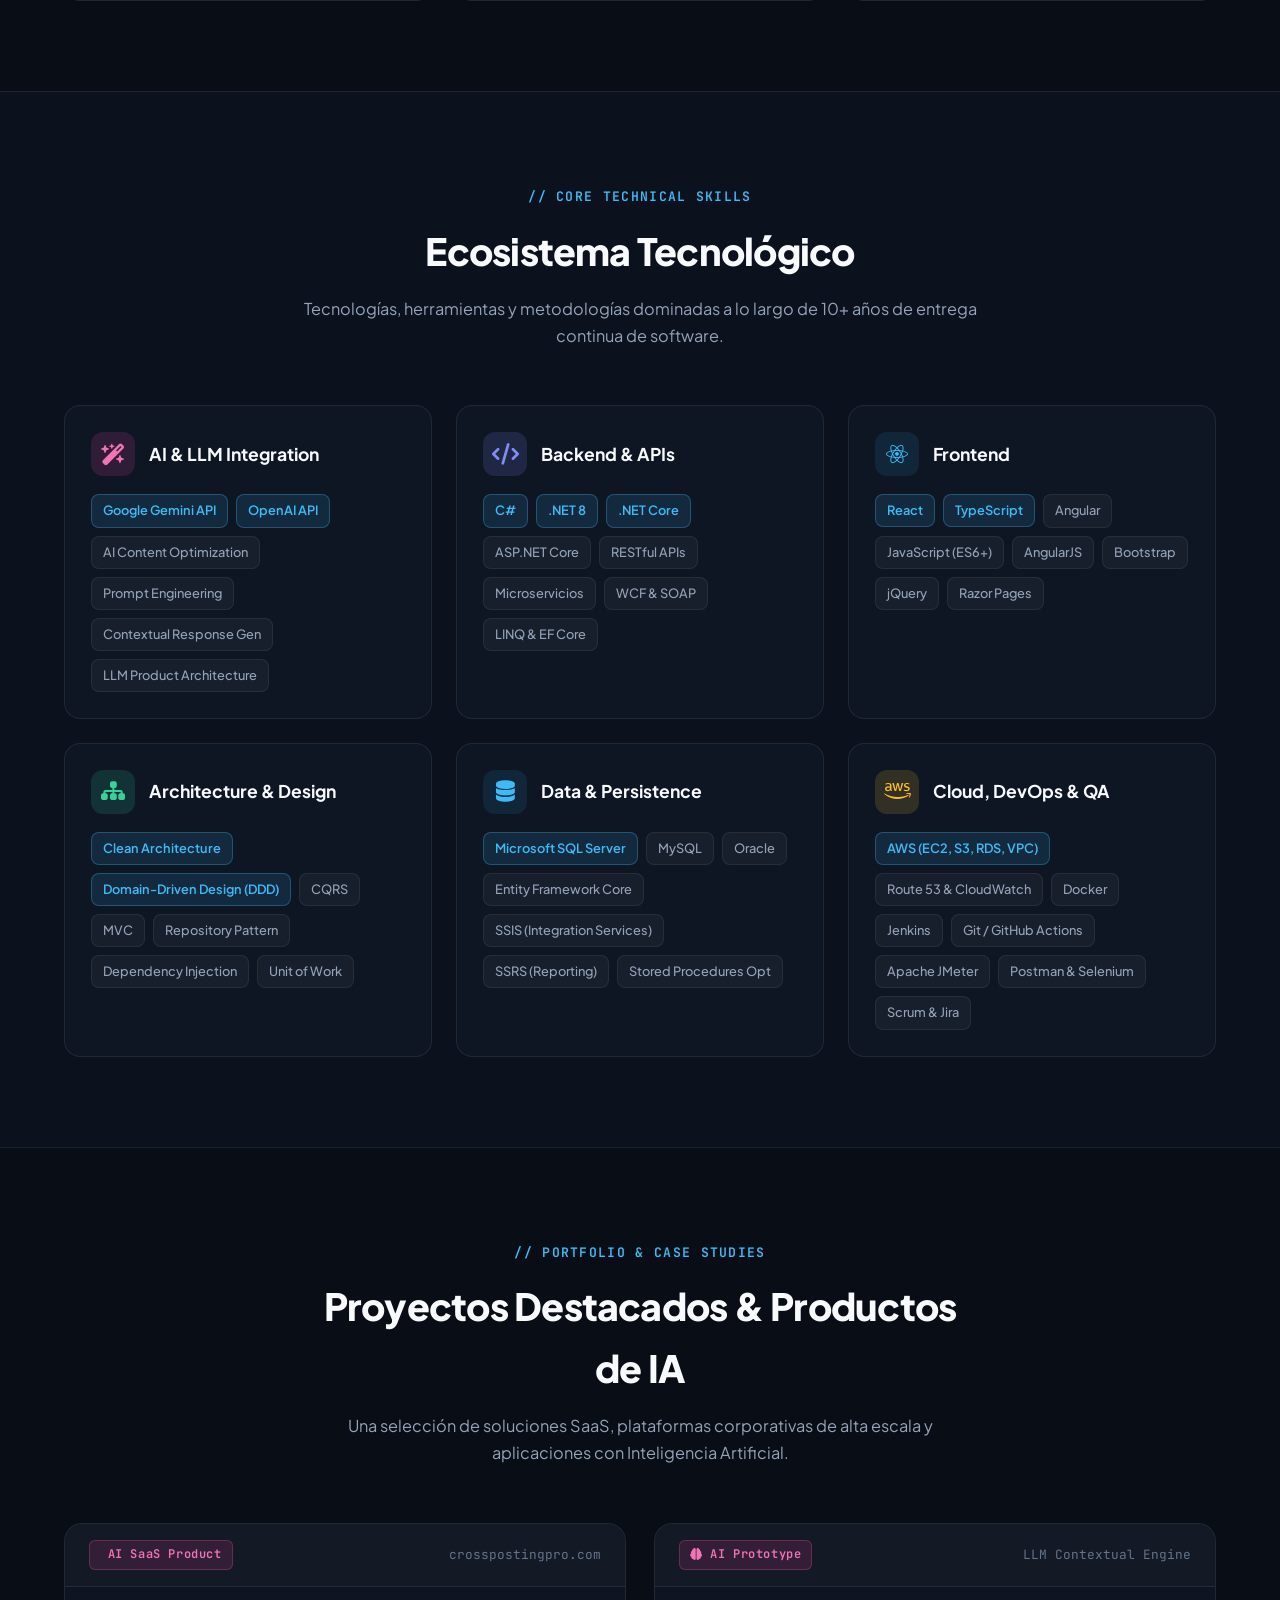
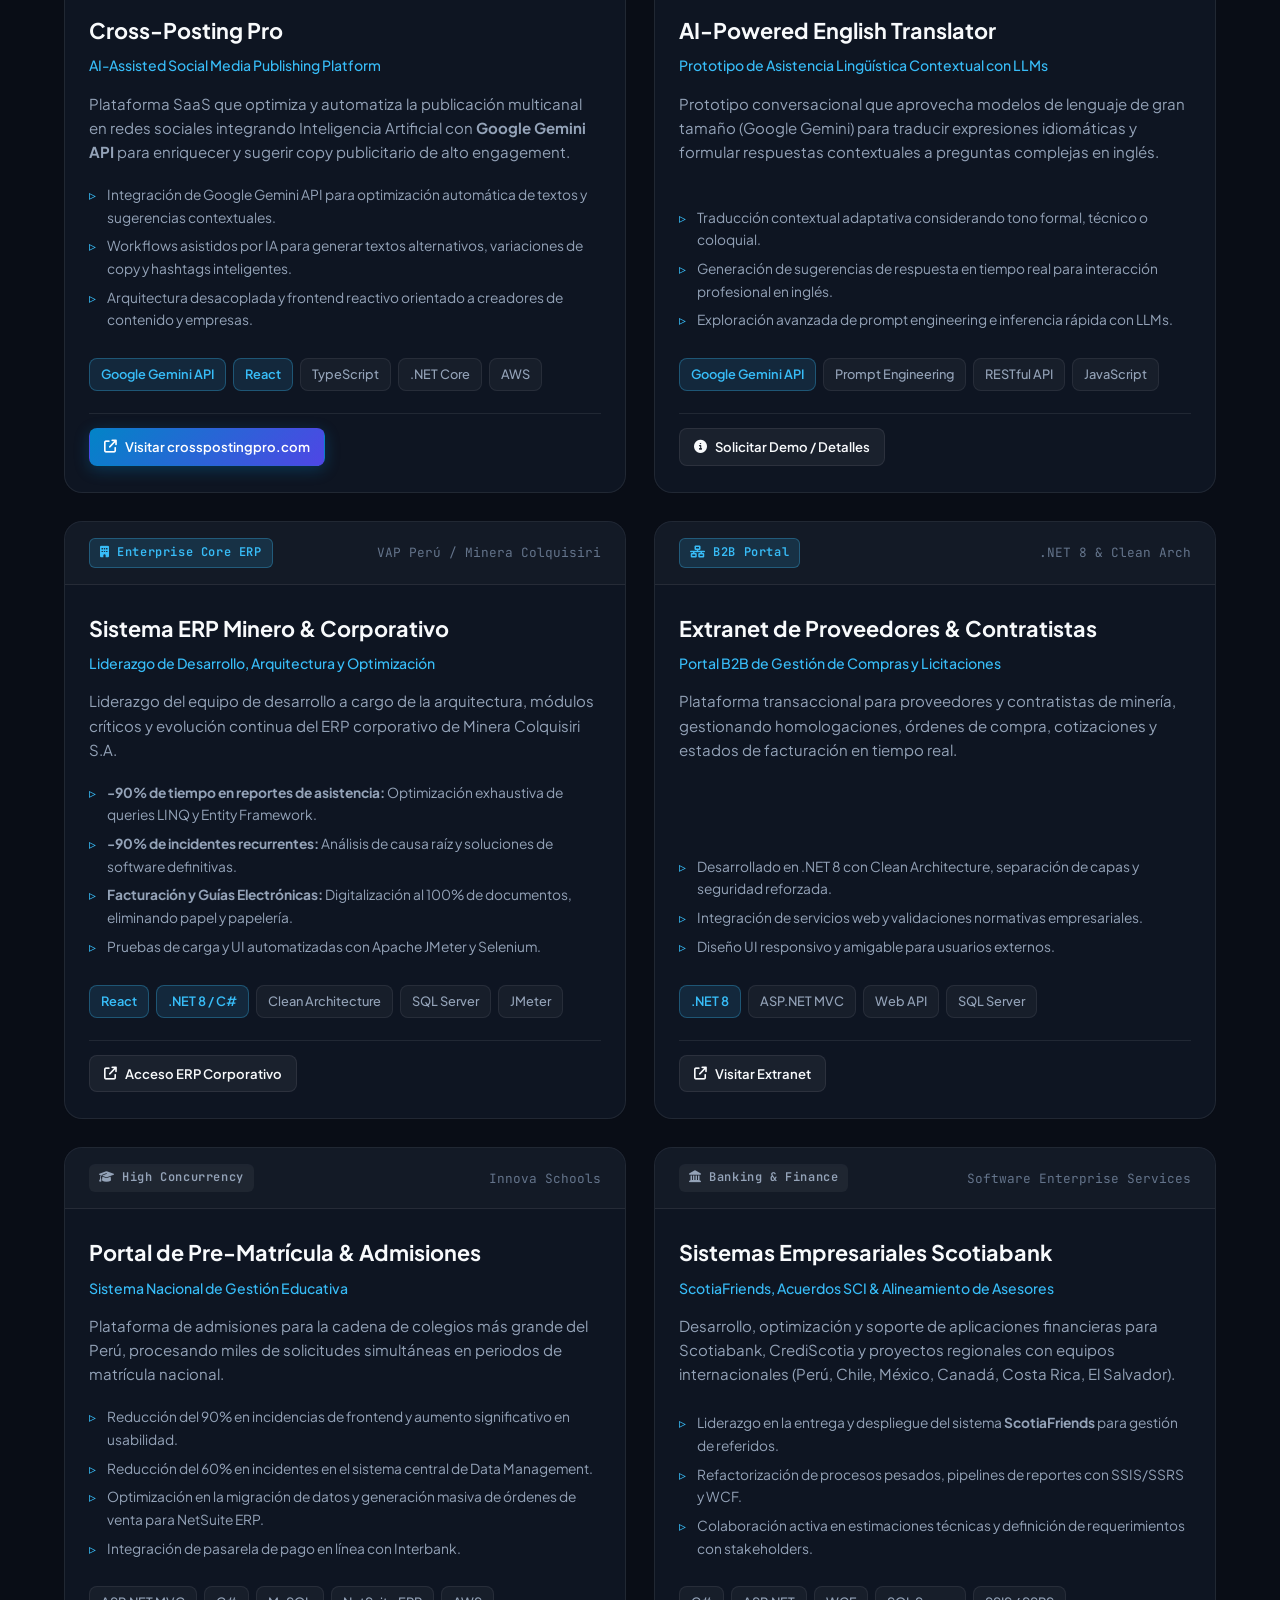
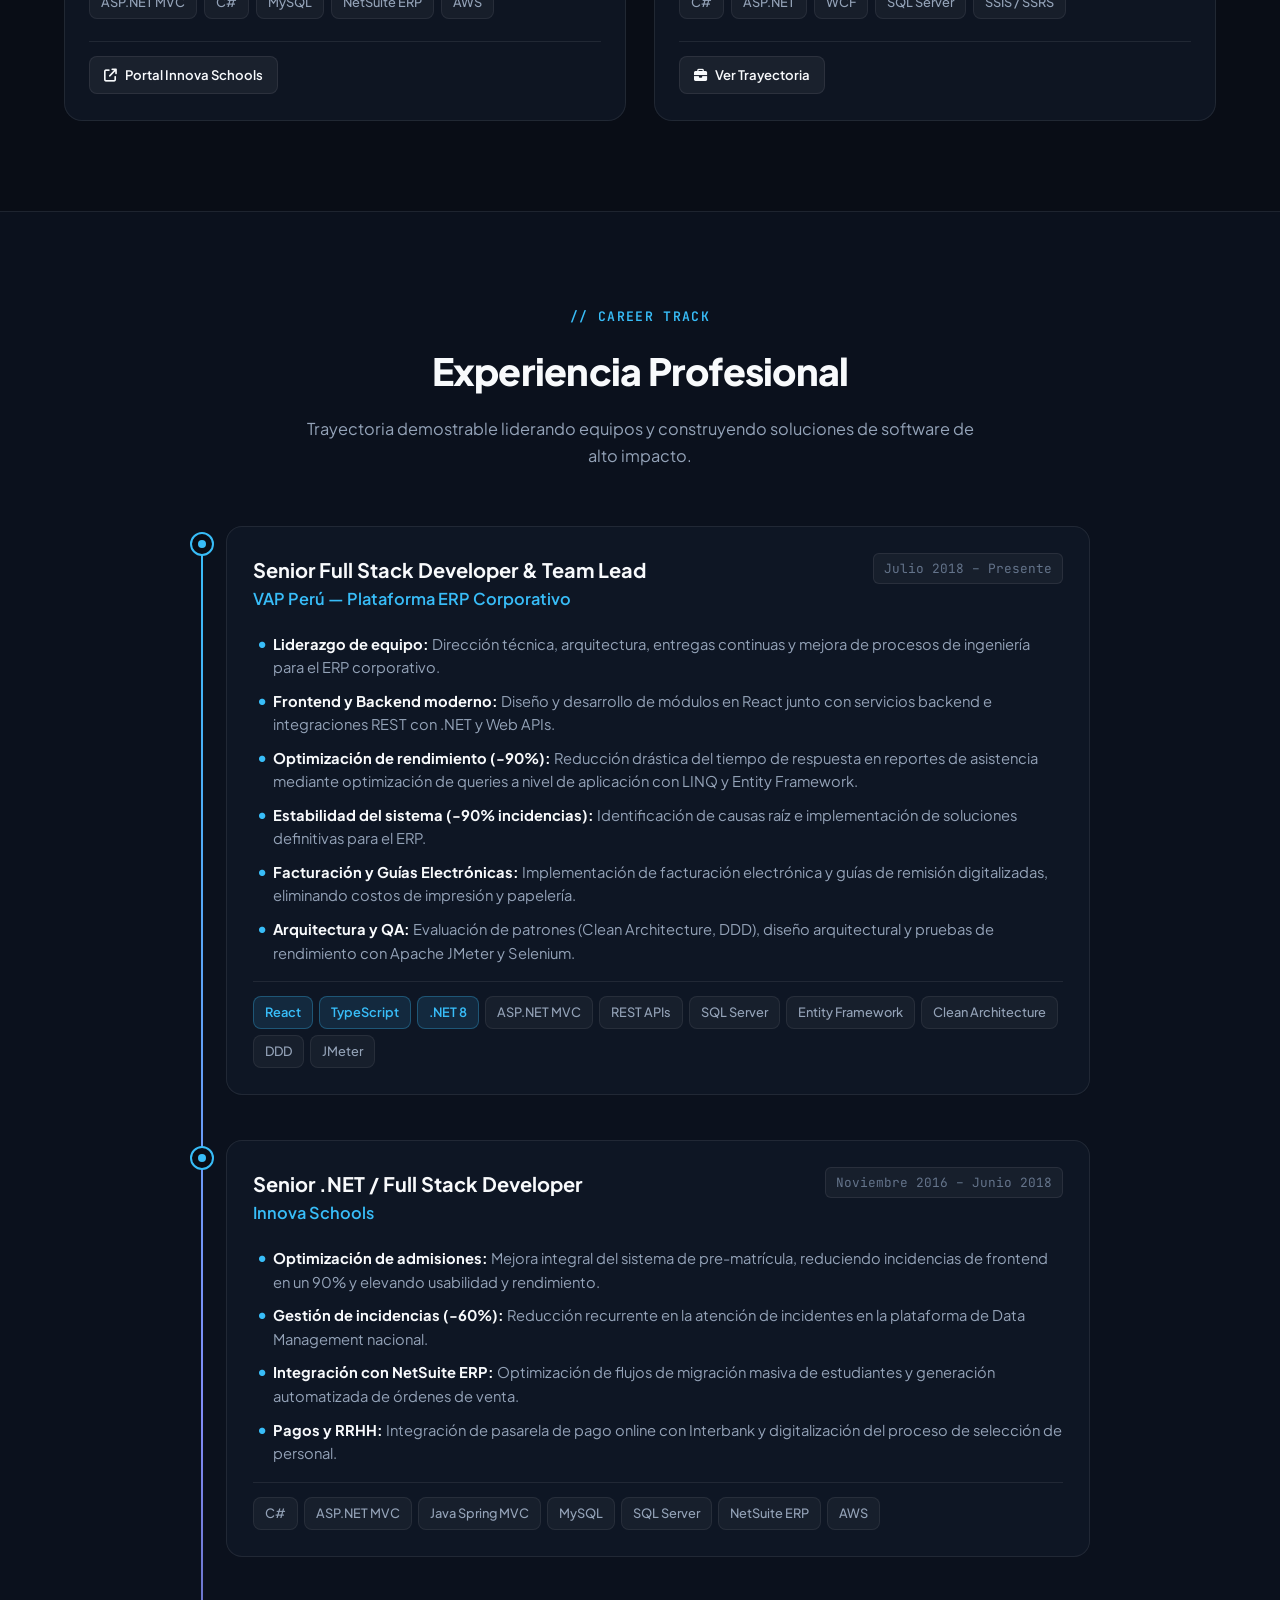
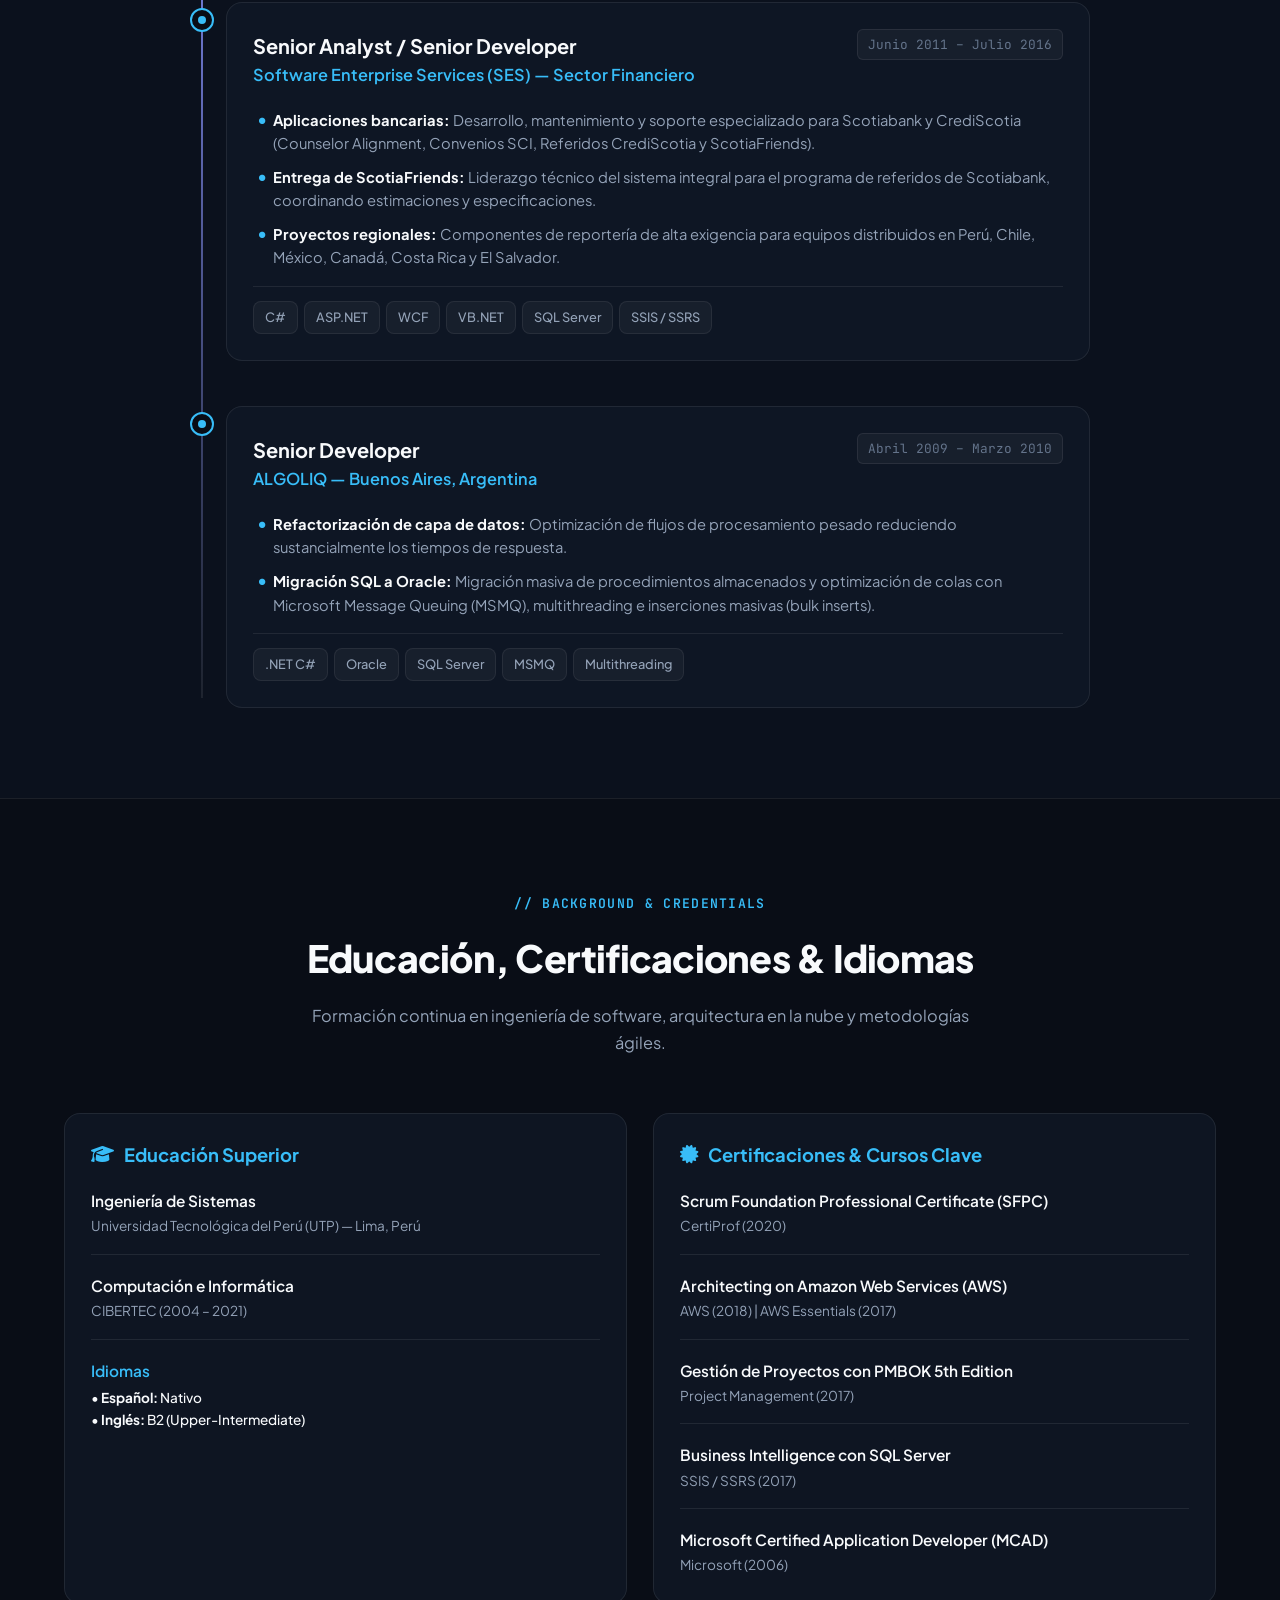
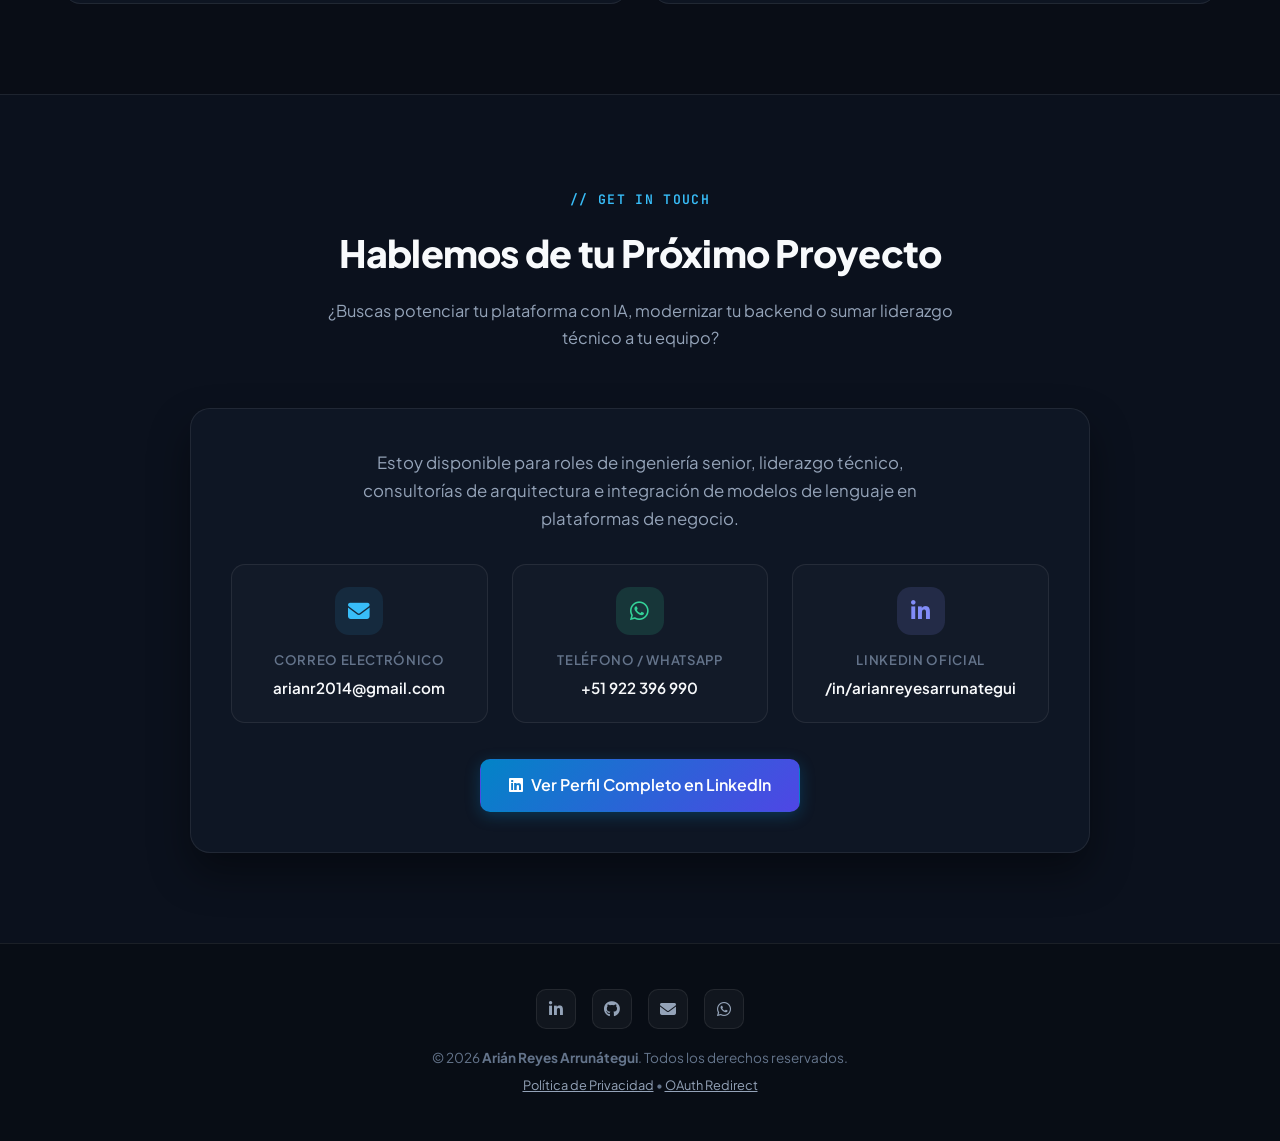
==== commit 80573799: "feat: modernize portfolio with Senior Full Stack & AI Architect profile, projects showcase and dark " ====
--- a/index.html
+++ b/index.html
@@ -1,795 +1,849 @@
-<!DOCTYPE html>
-<!-- saved from url=(0031)https://arianr2014.github.io/ -->
-<html lang="es"><head><meta http-equiv="Content-Type" content="text/html; charset=UTF-8">
-        
-        <meta http-equiv="X-UA-Compatible" content="IE=edge">
-        <meta name="keywords" content="Desarrollador .Net, Desarrollador Backend, Desarrollador C#, Desarrollador .Net Bogota Colombia, Desarrollador PL-SQL, Developer .Net, Azure,  Machine Learning, Developer Bots, Azure Function, Azure WebJob, Developer Node.Js, brayan Alexis Lopez Chaves, Brayan Lopez, brayanlop, arianr2014, blopez">
-        <meta name="viewport" content="width=device-width, initial-scale=1">
-        <meta property="og:image" content="https://arianr2014.github.io/images/arianr2014.jpg">
-        <meta name="description" content="Full Stack Developer .Net, Bogota, Colombia, Developer ORACLE, Developer Sql Server,Developer Azure, Developer Bots, Machine Learnig, Developer NodeJs, C#, HTML5 , Javascript, Jquery, Linq, lambda, Etity Framework, Bogota, Colombia">
-        <meta name="referrer" content="no-referrer-when-downgrade">
-        <!-- The above 3 meta tags *must* come first in the head; any other head content must come *after* these tags -->
-        <title>Portafolio Arian Reyes | Full Stack Developer .Net</title>
-
-        <!-- Google font -->
-        <link href="./css/" rel="stylesheet">
-
-        <!-- Bootstrap -->
-        <link type="text/css" rel="stylesheet" href="./css/bootstrap.min.css">
-
-        <!-- Owl Carousel -->
-        <link type="text/css" rel="stylesheet" href="./css/owl.carousel.css">
-        <link type="text/css" rel="stylesheet" href="./css/owl.theme.default.css">
-
-        <!-- Magnific Popup -->
-        <link type="text/css" rel="stylesheet" href="./css/magnific-popup.css">
-
-        <!-- Font Awesome Icon -->
-        <link type="text/css" rel="stylesheet" href="./css/font-awesome.min.css">
-
-        <!-- Custom stlylesheet -->
-        <link type="text/css" rel="stylesheet" href="./css/style.css">
-
-        <!-- HTML5 shim and Respond.js for IE8 support of HTML5 elements and media queries -->
-        <!-- WARNING: Respond.js doesn't work if you view the page via file:// -->
-                    <!--[if lt IE 9]>
-                                                                    <script src="https://oss.maxcdn.com/html5shiv/3.7.3/html5shiv.min.js"></script>
-                                                                    <script src="https://oss.maxcdn.com/respond/1.4.2/respond.min.js"></script>
-                                                                <![endif]-->
-    
-      
-    <style>@font-face {
-              font-family: 'Open Sans Regular';
-              font-style: normal;
-              font-weight: 400;
-              src: url('chrome-extension://gkkdmjjodidppndkbkhhknakbeflbomf/fonts/open_sans/open-sans-v18-latin-regular.woff');
-          }</style><style>@font-face {
-              font-family: 'Open Sans Bold';
-              font-style: normal;
-              font-weight: 800;
-              src: url('chrome-extension://gkkdmjjodidppndkbkhhknakbeflbomf/fonts/open_sans/OpenSans-Bold.woff');
-          }</style><style>@font-face {
-              font-family: 'Open Sans ExtraBold';
-              font-style: normal;
-              font-weight: 800;
-              src: url('chrome-extension://gkkdmjjodidppndkbkhhknakbeflbomf/fonts/open_sans/open-sans-v18-latin-800.woff');
-          }</style><script src="chrome-extension://mooikfkahbdckldjjndioackbalphokd/assets/prompt.js"></script></head>
-
-    <body data-new-gr-c-s-check-loaded="14.1190.0" data-gr-ext-installed="">
-        <!-- Header -->
-        <header id="home">
-            <!-- Background Image -->
-            <div class="bg-img" style="background-image: url(&#39;./img/background1.jpg&#39;);">
-                <div class="overlay"></div>
-            </div>
-            <!-- /Background Image -->
-            <!-- Nav -->
-            <nav id="nav" class="navbar nav-transparent">
-                <div class="container">
-
-                    <div class="navbar-header">
-                        <!-- Logo -->
-                        <div class="navbar-brand">
-                            <a href="https://arianr2014.github.io/index.html">
-                                <img class="logo" src="./img/arianreyes.jpg" alt="Arian Reyes">
-                                <img class="logo-alt" src="./img/arianreyes.jpg" alt="logo Arian Reyes">
-                            </a>
-                        </div>
-                        <!-- /Logo -->
-                        <!-- Collapse nav button -->
-                        <div class="nav-collapse">
-                            <span></span>
-                        </div>
-                        <!-- /Collapse nav button -->
-                    </div>
-
-                    <!--  Main navigation  -->
-                    <ul class="main-nav nav navbar-nav navbar-right">
-                        <li class="active"><a href="https://arianr2014.github.io/#home">Index</a></li>
-                        <li class=""><a href="https://arianr2014.github.io/#about">About Me</a></li>
-                        <li class=""><a href="https://arianr2014.github.io/#portfolio">Portafolio</a></li>
-                        <li class=""><a href="https://arianr2014.github.io/#service">Services</a></li>
-                                    <li class=""><a href="https://arianr2014.github.io/#experience">Experience</a></li>
-                                            
-                        <li class=""><a href="https://arianr2014.github.io/#contact">Contact</a></li>
-                    </ul>
-                    <!-- /Main navigation -->
-                </div>
-            </nav>
-            <!-- /Nav -->
-            <!-- home wrapper -->
-            <div class="home-wrapper">
-                <div class="container">
-                    <div class="row">
-
-                        <!-- home content -->
-                        <div class="col-md-10 col-md-offset-1">
-                            <div class="home-content">
-                                <h1 class="white-text">ARIAN REYES ARRUNATEGUI</h1>
-                                <h1 class="white-text">Full-Stack Web Developer Senior | ASP.NET | API REST | WCF | AWS | Angular | SCRUM | SQL Server | MySQL | NET 7 / 8 </h1>
-                                <p class="white-text">Ready for new challenges
-                                </p>
-                                                                    <!--<button class="white-btn">Get Started!</button>
-                                                                                                                                                                                                                <button class="main-btn">Learn more</button>-->
-                            </div>
-                        </div>
-                        <!-- /home content -->
-                    </div>
-                </div>
-            </div>
-            <!-- /home wrapper -->
-        </header>
-        <!-- /Header -->
-        <!-- About -->
-        <div id="about" class="section md-padding">
-
-            <!-- Container -->
-            <div class="container">
-
-                <!-- Row -->
-                <div class="row">
-
-                    <!-- Section header -->
-                    <div class="section-header text-center">
-                        <h2 class="title">About Me</h2>
-                    </div>
-                    <!-- /Section header -->
-                    <!-- about -->
-                    <div class="col-md-4">
-                        <div class="about">
-                            <i class="fa fa-cogs"></i>
-                            <h3>Back-end Developer</h3>
-                            <p>With over 10 years of experience in web application and service development. My career started with web services, then I specialized in WCF, and now I work with REST APIs. I have expertise in applying design patterns such as Model-View-Controller (MVC), Singleton, Factory, Repository, Dependency Injection, and Unit of Work, and I follow Clean Architecture principles. I use testing tools like Postman, JMeter, and SoapUI to ensure the quality and functionality of the services I develop. Additionally, I have a strong understanding of system architecture and a focus on creating efficient and scalable solutions.</p>
-                            <a href="https://arianr2014.github.io/#">Leer Mas</a>
-                        </div>
-                    </div>
-                    <!-- /about -->
-                    <!-- about -->
-                    <div class="col-md-4">
-                        <div class="about">
-                            <i class="fa fa-magic"></i>
-                            <h3>Front-End Developer</h3>
-                            <p> With over 8 years of experience in building dynamic and responsive web interfaces. My expertise includes using technologies such as Razor, jQuery, Bootstrap, Telerik, and Angular. I am skilled in applying the MVC (Model-View-Controller) pattern to organize and structure code efficiently, creating engaging user experiences, optimizing performance, and ensuring cross-browser compatibility. With a strong focus on front-end architecture and best practices</p>
-                            <a href="https://arianr2014.github.io/#">Read more</a>
-                        </div>
-                    </div>
-                    <!-- /about -->
-                    <!-- about -->
-                    <div class="col-md-4">
-                        <div class="about">
-                            <i class="fa fa-mobile"></i>
-                            <h3>SKILLS</h3>
-                            <p>Visual Studio 2017/2015/2013/2012/2010, Asp.net c #, Vb.Net, WCF, EF, MVC4, Bootstrap, Jquery, Web API 2.0, Rest Api, SQL Server Integration Services. Jenkis Jmeter, Reporting Services. SVN, MantisBT., Angular, Telerik, Docker, VsCode, SoapUI.<br/><strong>Databases</strong>  Microsoft SQL Server, Mysql.
-                                <br/><strong>Tools</strong>  GitHub Desktop, Git Bash, Jenkins, Jira, Discord, Slack, Microsoft Team, Team Viewer, Office Packages.</p>
-                            <a href="https://arianr2014.github.io/#">Read more</a>
-                        </div>
-                    </div>
-                    <!-- /about -->
-                </div>
-                <!-- /Row -->
-            </div>
-            <!-- /Container -->
-        </div>
-        <!-- /About -->
-        <!-- Portfolio -->
-        <div id="portfolio" class="section md-padding bg-grey">
-
-            <!-- Container -->
-            <div class="container">
-
-                <!-- Row -->
-                <div class="row">
-
-                    <!-- Section header -->
-                    <div class="section-header text-center">
-                        <h2 class="title"> Portafolio</h2>
-                    </div>
-                    <!-- /Section header -->
-
-                    <!-- Work -->
-                    <div class="col-md-4 col-xs-6 work">
-                        <img class="img-responsive" src="./img/Lagash.png" alt="Esmart">
-                        <div class="overlay"></div>
-                        <div class="work-content">
-                            <span>Daytona Autopartes</span>
-                            <h3>PrestaShop Implementation</h3>
-                            <div class="work-link">
-                                <a href="https://daytonaautopartes.com/es/" target="_blank"><i class="fa fa-external-link"></i></a>
-                                <a class="lightbox" href="./img/Lagash.png"><i class="fa fa-search"></i></a>
-                            </div>
-                        </div>
-                    </div>
-                    <!-- /Work -->
-                    
-                    <!-- Work -->
-                    <div class="col-md-4 col-xs-6 work">
-                        <img class="img-responsive" src="./img/ThomasExpress.png" alt="">
-                        <div class="overlay"></div>
-                        <div class="work-content">
-                            <span>Innova Schools</span>
-                            <h3>Full Stack Developer .Net C#, ASP.Net MVC,Java Spring Boot, MYSQ</h3>
-                            <div class="work-link">
-                                <a href="https://admision.innovaschools.edu.pe/" target="_blank"><i class="fa fa-external-link"></i></a>
-                                <a class="lightbox" href="./img/ThomasExpress.png"><i class="fa fa-search"></i></a>
-                            </div>
-                        </div>
-                    </div>
-                    <!-- /Work -->
-
-                    <!-- Work -->
-                    <div class="col-md-4 col-xs-6 work">
-                        <img class="img-responsive" src="./img/BITSAmericas.PNG" alt="">
-                        <div class="overlay"></div>
-                        <div class="work-content">
-                            <span>VAP Perú</span>
-                            <h3>Team Leader Full Stack Developer  .Net C#, ASP.Net MVC, WCF, API REst, Sql Server, Reporting Services </h3>
-                            <div class="work-link">
-                                <a href="https://applima.colquisiri.com.pe/erp"  target="_blank"><i class="fa fa-external-link"></i></a>
-                                <a class="lightbox" href="./img/Esmart.PNG"><i class="fa fa-search"></i></a>
-                            </div>
-                        </div>
-                    </div>
-                    <!-- /Work -->
-
-
-                 
-
-
-                </div>
-
-                     <!-- Row -->
-                     <div class="row">
-
-                     
-    
-                        <!-- Work -->
-                        <div class="col-md-4 col-xs-6 work">
-                            <img class="img-responsive" src="./img/ses.png" alt="Esmart">
-                            <div class="overlay"></div>
-                            <div class="work-content">
-                                <span>Software Enterprise Services</span>
-                                <h3>Senior analyst - Senior Developer</h3>
-                                <div class="work-link">
-                                    <a href="https://daytonaautopartes.com/es/" target="_blank"><i class="fa fa-external-link"></i></a>
-                                    <a class="lightbox" href="./img/ses.png"><i class="fa fa-search"></i></a>
-                                </div>
-                            </div>
-                        </div>
-                        <!-- /Work -->
-                        
-                        <!-- Work -->
-                        <div class="col-md-4 col-xs-6 work">
-                            <img class="img-responsive" src="./img/algoliq.png" alt="">
-                            <div class="overlay"></div>
-                            <div class="work-content">
-                                <span>ALGOLIQ - Argentina</span>
-                                <h3>Senior Developer .Net C# ,Oracle</h3>
-                                <div class="work-link">
-                                    <a href="https://www.linkedin.com/company/algoliq" target="_blank"><i class="fa fa-external-link"></i></a>
-                                    <a class="lightbox" href="./img/algoliq.png"><i class="fa fa-search"></i></a>
-                                </div>
-                            </div>
-                        </div>
-                        <!-- /Work -->
-    
-                        <!-- Work -->
-                        <div class="col-md-4 col-xs-6 work">
-                            <img class="img-responsive" src="./img/extranet.png" alt="">
-                            <div class="overlay"></div>
-                            <div class="work-content">
-                                <span>VAP Perú</span>
-                                <h3>Net 8 .Net C#, ASP.Net MVC,  API REst, Sql Server </h3>
-                                <div class="work-link">
-                                    <a href="https://extranet.colquisiri.com.pe/"  target="_blank"><i class="fa fa-external-link"></i></a>
-                                    <a class="lightbox" href="./img/extranet.png"><i class="fa fa-search"></i></a>
-                                </div>
-                            </div>
-                        </div>
-                        <!-- /Work -->
-    
-    
-                     
-    
-    
-                    </div>
-                <!-- /Row -->
-            </div>
-            <!-- /Container -->
-        </div>
-
-
-
-        <!-- /Portfolio -->
-        <!-- Service -->
-        <div id="service" class="section md-padding">
-
-            <!-- Container -->
-            <div class="container">
-
-                <!-- Row -->
-                <div class="row">
-
-                    <!-- Section header -->
-                    <div class="section-header text-center">
-                        <h2 class="title">Services</h2>
-                    </div>
-                    <!-- /Section header -->
-                    <!-- service -->
-                    <div class="col-md-4 col-sm-6">
-                        <div class="service">
-                            <i class="fa fa-diamond"></i>
-                            <h3>Application Development with .NET Technologies</h3>
-                            <p>Delivering high-quality application development services using a robust set of .NET technologies tailored to your specific needs</p>
-                            <ul>
-                                <li>Creation of applications with the technologies required by the client						 </li>
-                                <li>Web application development (Backend Developer): Developing scalable and efficient backend solutions.             </li>
-                                <li>Application updates: Ensuring your applications remain up-to-date with the latest technologies and security practices.                                  </li>
-                                <li>Analysis, development, and testing of information systems</li>
-                                
-                        </div>
-                    </div>
-                    <!-- /service -->
-                    <!-- service -->
-                    <div class="col-md-4 col-sm-6">
-                        <div class="service">
-                            <i class="fa fa-cogs"></i>
-                            <h3>BI Solutions with SSIS and SSR</h3>
-                            <p>Empower your business with specialized Business Intelligence solutions using SQL Server. I offer professional services in.</p>
-                            <ul>
-                                <li><strong>SQL Server Integration Services (SSIS)</strong>: Automate and integrate your data from various sources to optimize your business processes</li>
-                                <li><strong>SQL Server Reporting Services (SSRS)</strong>: Develop custom, detailed reports that provide the key insights you need to make strategic decisions.</li>
-                                <li><strong>Database design</strong>: Designing and optimizing databases with SQL Server .</li>
-                            </ul>
-                        </div>
-                    </div>
-                    <!-- /service -->
-                    <!-- service -->
-                    <div class="col-md-4 col-sm-6">
-                        <div class="service">
-                            <i class="fa fa-rocket"></i>
-                            <h3>Business Analysis and Process Modeling Expertise</h3>
-                            <p>Specializing in detailed analysis and process modeling to drive business improvements and operational efficiency</p>
-                            <ul>
-                                <li>Business Process Modeling: Using Bizagi Modeler to design, document, and optimize business processes, ensuring alignment with organizational goals and improving workflow efficiency</li>
-                                <li>UML (Unified Modeling Language): Applying UML for creating clear and comprehensive diagrams that facilitate system design, requirements gathering, and communication between stakeholders</li>
-                                
-                            </ul>
-                        </div>
-                    </div>
-
-
-                    <!-- /service -->
-                </div>
-                <!-- /Row -->
-            </div>
-            <!-- /Container -->
-        </div>
-        <!-- /Service -->
-        <!-- Why Choose Us -->
-        <div id="studies" class="section md-padding">
-
-            <!-- Container -->
-            <div class="container">
-
-                <!-- Row -->
-                <div class="row">
-
-                    <!-- Section header -->
-                    <div class="section-header text-center">
-                        <h2 class="title">Studies</h2>
-                    </div>
-                    <div class="col-xs-12 col-lg-12 col-md-12">
-
-
-                        <div id="carousel-example-generic" class="carousel slide" data-ride="carousel">
-                            <!-- Indicators -->
-                            <ol class="carousel-indicators">
-                                <li data-target="#carousel-example-generic" data-slide-to="0" class=""></li>
-                                <li data-target="#carousel-example-generic" data-slide-to="1" class=""></li>
-                                <li data-target="#carousel-example-generic" data-slide-to="2" class=""></li>
-                                <li data-target="#carousel-example-generic" data-slide-to="3" class=""></li>
-                                <li data-target="#carousel-example-generic" data-slide-to="4" class=""></li>
-                                <li data-target="#carousel-example-generic" data-slide-to="5" class="active"></li>
-                                <li data-target="#carousel-example-generic" data-slide-to="6" class=""></li>
-                                <li data-target="#carousel-example-generic" data-slide-to="7" class=""></li>
-                                <li data-target="#carousel-example-generic" data-slide-to="8" class=""></li>
-                            </ol>
-
-                            <!-- Wrapper for slides -->
-                            <div class="carousel-inner" role="listbox">
-                                <div class="item">
-                                    <img src="./img/c1.jpg" alt="" class="img-responsive">
-                                    <div class="carousel-caption">
-                           
-                                    </div>
-                                </div>
-                                <div class="item">
-                                    <img src="./img/c2.jpg" alt="" class="img-responsive">
-                                    <div class="carousel-caption">
-                           
-                                    </div>
-                                </div>
-                                <div class="item">
-                                    <img src="./img/c3.jpg" alt="." class="img-responsive">
-                                    <div class="carousel-caption">
-                           
-                                    </div>
-                                </div>
-                                <div class="item">
-                                    <img src="./img/c4.jpg" alt="" class="img-responsive">
-                                    <div class="carousel-caption">
-                           
-                                    </div>
-                                </div>
-                                <div class="item">
-                                    <img src="./img/c5.jpg" alt="" class="img-responsive">
-                                    <div class="carousel-caption">
-                           
-                                    </div>
-                                </div>
-                                <div class="item active">
-                                    <img src="./img/c6.jpg" alt="" class="img-responsive">
-                                    <div class="carousel-caption">
-                           
-                                    </div>
-                                </div>
-                                <div class="item">
-                                    <img src="./img/c7.jpg" alt="" class="img-responsive">
-                                    <div class="carousel-caption">
-                           
-                                    </div>
-                                </div>
-                                <div class="item">
-                                    <img src="./img/c8.jpg" alt="" class="img-responsive">
-                                    <div class="carousel-caption">
-                           
-                                    </div>
-                                </div>
-                                <div class="item">
-                                    <img src="./img/c9.jpg" alt="" class="img-responsive">
-                                    <div class="carousel-caption">
-                           
-                                    </div>
-                                </div>
-
-                                <div class="item">
-                                    <img src="./img/c10.jpg" alt="" class="img-responsive">
-                                    <div class="carousel-caption">
-                           
-                                    </div>
-                                </div>
-
-                                <div class="item">
-                                    <img src="./img/c11.jpg" alt="" class="img-responsive">
-                                    <div class="carousel-caption">
-                           
-                                    </div>
-                                </div>
-
-                                <div class="item">
-                                    <img src="./img/AWS-ARCH1.png" alt="" class="img-responsive">
-                                    <div class="carousel-caption">
-                           
-                                    </div>
-                                </div>
-                    ...
-                            </div>
-
-                            <!-- Controls -->
-                            <a class="left carousel-control" href="https://arianr2014.github.io/#carousel-example-generic" role="button" data-slide="prev">
-                                <span class="glyphicon glyphicon-chevron-left" aria-hidden="true"></span>
-                                <span class="sr-only">Previous</span>
-                            </a>
-                            <a class="right carousel-control" href="https://arianr2014.github.io/#carousel-example-generic" role="button" data-slide="next">
-                                <span class="glyphicon glyphicon-chevron-right" aria-hidden="true"></span>
-                                <span class="sr-only">Next</span>
-                            </a>
-                        </div>
-
-                        <hr>
-                      
-
-                    </div>
-                </div>
-                <!-- Row -->
-            </div>
-            <!-- /Container -->
-        </div>
-        <!-- /Pricing -->
-        <!-- Testimonial -->
-        <div id="testimonial" class="section md-padding">
-
-            <!-- Background Image -->
-            <div class="bg-img" style="background-image: url(&#39;./img/background3.jpg&#39;);">
-                <div class="overlay"></div>
-            </div>
-            <!-- /Background Image -->
-            <!-- Container -->
-            <div class="container">
-
-                <!-- Row -->
-                <div class="row">
-
-                    <!-- Testimonial slider -->
-                    <div class="col-md-10 col-md-offset-1">
-                        <div id="testimonial-slider" class="owl-carousel owl-theme owl-loaded owl-drag">
-
-                            <!-- testimonial -->
-                            
-                            <!-- /testimonial -->
-                             <div class="owl-stage-outer"><div class="owl-stage" style="transform: translate3d(-960px, 0px, 0px); transition: all; width: 2400px;"><div class="owl-item cloned" style="width: 465px; margin-right: 15px;"><div class="testimonial">
-                                <div class="testimonial-meta">
-                                    <img src="./img/arianreyes.jpg" alt="Arian Reyes">
-                                    <h3 class="white-text">Arian Reyes</h3>
-                                    <span>Web Developer .Net C#</span>
-                                </div>
-                                <p class="white-text">Professional with a background in Systems Engineering, Analysis and Development of Information Systems, and Graphic Design. Web Developer / Programmer / Frontend / Backend. With over 10 years of experience in developing web and desktop applications.</p>
-                            </div>
-                        </div>
-                        
-                        <div class="owl-item cloned" style="width: 465px; margin-right: 15px;"><div class="testimonial">
-                        
-                              <div class="testimonial-meta">
-                                    <img src="./img/arianreyes.jpg" alt="Arian Reyes">
-                                    <h3 class="white-text">Arian Reyes</h3>
-                                    <span>Web Developer .Net C#</span>
-                                </div>
-                                <p class="white-text">aProfessional with a background in Systems Engineering, Analysis and Development of Information Systems, and Graphic Design. Web Developer / Programmer / Frontend / Backend. With over 10 years of experience in developing web and desktop applications.</p>
-                            </div></div>
-                            
-                            <div class="owl-item active" style="width: 465px; margin-right: 15px;"><div class="testimonial">
-                                <div class="testimonial-meta">
-                                    <img src="./img/arianreyes.jpg" alt="Arian Reyes">
-                                    <h3 class="white-text">Arian Reyes</h3>
-                                    <span>Web Developer .Net C#</span>
-                                </div>
-                                <p class="white-text">sProfessional with a background in Systems Engineering, Analysis and Development of Information Systems, and Graphic Design. Web Developer / Programmer / Frontend / Backend. With over 10 years of experience in developing web and desktop applications.</p>
-                            </div></div>
-                            
-                            <div class="owl-item cloned active" style="width: 465px; margin-right: 15px;"><div class="testimonial">
-                                <div class="testimonial-meta">
-                                    <img src="./img/arianreyes.jpg" alt="Arian Reyes">
-                                    <h3 class="white-text">Arian Reyes</h3>
-                                    <span>Web Developer .Net C#</span>
-                                </div>
-                                <p class="white-text">dProfessional with a background in Systems Engineering, Analysis and Development of Information Systems, and Graphic Design. Web Developer / Programmer / Frontend / Backend. With over 10 years of experience in developing web and desktop applications.</p>
-                            </div></div>
-                            
-                            
-                            <div class="owl-item cloned" style="width: 465px; margin-right: 15px;"><div class="testimonial">
-                                <div class="testimonial-meta">
-                                    <img src="./img/arianreyes.jpg" alt="Arian Reyes">
-                                    <h3 class="white-text">Arian Reyes</h3>
-                                    <span>Web Developer .Net C#</span>
-                                </div>
-                                <p class="white-text">Professional with a background in Systems Engineering, Analysis and Development of Information Systems, and Graphic Design. Web Developer / Programmer / Frontend / Backend. With over 10 years of experience in developing web and desktop applications.</p>
-                            </div></div></div></div><div class="owl-nav disabled"><div class="owl-prev">prev</div><div class="owl-next">next</div></div><div class="owl-dots disabled"><div class="owl-dot active"><span></span></div></div></div>
-
-
-                        </div>
-                    </div>
-                    <!-- /Testimonial slider -->
-                </div>
-                <!-- /Row -->
-            </div>
-            <!-- /Container -->
-        </div>
-        <!-- /Testimonial -->
-        <!-- experience -->
-        <div id="experience" class="section md-padding">
-
-            <!-- Container -->
-            <div class="container">
-
-                <!-- Row -->
-                <div class="row">
-
-                    <!-- Section header -->
-                    <div class="section-header text-center">
-                        <h2 class="title">Experience</h2>
-                    </div>
-                    <h3>Full-Stack Web Developer Senior / Team Leader</h3>
-                    <p>Jul 2018 - Present · 6 yrs 2 mos</p>
-                    <strong>Full-Stack Web Developer Senior / Team Leader</strong>
-                    <p>
-                        The process of manual Invoices and Guides was 100% simplified and streamlined by implementing Electronic Billing and Guides, which provides online access to the digital document, eliminating the cost of printing and stationery.
-                        I reduced the response time of assistance reports by 90% using Linq with Entity Framework, which allowed better performance for the end user.
-                        Design the architecture for the new modules, including the selection of technologies, design patterns and key components.
-                        Provide solution alternatives for continuous improvement in the development of new ERP options with new technologies.
-                    </p>
-                    <hr>
-                    <h3>Innova Schools</h3>
-                    <p>Nov 2016 - Jun 2018 · 1 yr 8 mos</p>
-                    <strong> Full-Stack Web Developer</strong>
-                    <p>
-                        Improved by 90% the frontend bugs that were presented in the pre-registration system, making the performance of the application and the friendliness increase by 60%.
-                        Implement 80% of the new processes for the Pre-Enrollment system for better service.
-                        I reduced 60% of incidences of the DataManagement system in charge of student management in all locations nationwide.
-                        Optimize student migration processes 2018, Sales order mass generation processes in Netsuite ERP. Modifications in the Vacancy Control system.
-                        Manage projects such as Interconexión Innova with Interbank Banking for the generation of online payment, "Work for us" project of the HR area to improve their selection processes.</p>
-                    <hr>
-                    <h3>Software Enterprise Services</h3>
-                    <p>Jan 2011 - Jul 2016 · 5 yrs 7 mos</p>
-                    <strong>Senior analyst - Senior Developer</strong>
-                    <p>
-                        I participated 80% in the support for Counselor Alignment, SCI Agreements, CrediScotia Referrals, Ists, ScotiaFriends, Access Certification applications optimizing heavy processes, code refactoring, making new options.
-                        Manage and carry out 100% of the new ScotiaFriends system that allowed the improvement in the referral process.
-                        Support in meetings with users to define requirements, estimation of times, definition of documents for shipment to the SES Peru factory.
-                        Performed 50% of the reports for the Counselor Alignment project for Scotiabank
-
-                    </p>
-                    <hr>
-                    <h3>ALGOLIQALGOLIQ</h3>
-                    <p>Apr 2009 - Mar 2010 · 1 yr</p>
-                    <strong>Developer</strong>
-                    <p>
-                        I did 70% of the code refactoring of the data access layer of the Alogiq system, which allowed us to improve the response time to the user in heavy processes.
-                        I ran 80% of the migration of store procedures from SQL to Oracle. Improvements in process queues with Ms. Queue, use of multiprocessing with threads, Bulks Inserts.
-                    </p>
-                   
-
-                </div>
-                <!-- /Row -->
-            </div>
-            <!-- /Container -->
-        </div>
-        <!-- /Team -->
-        <!-- /Blog -->
-        <!-- Contact -->
-        <div id="contact" class="section md-padding">
-
-            <!-- Container -->
-            <div class="container">
-
-                <!-- Row -->
-                <div class="row">
-
-                    <!-- Section-header -->
-                    <div class="section-header text-center">
-                        <h2 class="title">Contact</h2>
-                    </div>
-                    <!-- /Section-header -->
-                    <!-- contact -->
-                    <div class="col-sm-4">
-                        <div class="contact">
-                            <i class="fa fa-phone"></i>
-                            <h3>Telefono</h3>
-                            <p>(51) 922396990 </p>
-                        </div>
-                    </div>
-                    <!-- /contact -->
-                    <!-- contact -->
-                    <div class="col-sm-4">
-                        <div class="contact">
-                            <i class="fa fa-envelope"></i>
-                            <h3>Email</h3>
-                            <p>arianr2014@gmail.com</p>
-                        </div>
-                    </div>
-                    <!-- /contact -->
-                    <!-- contact -->
-                    <div class="col-sm-4">
-                        <div class="contact">
-                            <i class="fa fa-map-marker"></i>
-                            <h3>Localicación</h3>
-                            <p>Lima, Perú</p>
-                        </div>
-                    </div>
-                    <!-- /contact -->
-                    <!-- contact form -->
-                  
-                    <!-- /contact form -->
-                </div>
-                <!-- /Row -->
-            </div>
-            <!-- /Container -->
-        </div>
-        <!-- /Contact -->
-        <!-- Footer -->
-        <footer id="footer" class="sm-padding bg-dark">
-
-            <!-- Container -->
-            <div class="container">
-
-                <!-- Row -->
-                <div class="row">
-
-                    <div class="col-md-12">
-
-                        <!-- footer logo -->
-                        <div class="footer-logo">
-                            <a href="https://arianr2014.github.io/index.html"><img src="./img/arianreyes.jpg" alt="logo"></a>
-                        </div>
-                        <!-- /footer logo -->
-                        <!-- footer follow -->
-                        <ul class="footer-follow">
-                               <!--
-                            <li><a href="https://twitter.com/brayanlop?lang=es" target="_blank"><i class="fa fa-twitter"></i></a></li>
-                            <li><a href="https://plus.google.com/u/0/107878562943495014404" target="_blank"><i class="fa fa-google-plus"></i></a></li>
-                            <li><a href="https://www.linkedin.com/in/brayan-l%C3%B3pez-chaves-78823557" target="_blank"><i class="fa fa-linkedin"></i></a></li>
-                            <li><a href="https://arianr2014.github.io/cv/CV_BRAYAN_LOPEZ_DEVELOPER%20CSharp.pdf" target="_blank"><i class="fa fa-file"></i></a></li>
--->
-                        </ul>
-                        <!-- /footer follow -->
-                        <!-- footer copyright -->
-                        <div class="footer-copyright">
-                            <p>© 2026 Arian Reyes. Todos los derechos reservados. | <a href="./privacy-policy.html">Política de Privacidad</a></p>
-                        </div>
-                        <!-- /footer copyright -->
-                    </div>
-
-                </div>
-                <!-- /Row -->
-            </div>
-            <!-- /Container -->
-        </footer>
-        <!-- /Footer -->
-        <!-- Back to top -->
-        <div id="back-to-top" style="display: none;"></div>
-        <!-- /Back to top -->
-        <!-- Preloader -->
-        <div id="preloader" style="display: none;">
-            <div class="preloader">
-                <span></span>
-                <span></span>
-                <span></span>
-                <span></span>
-            </div>
-        </div>
-
-
-         <!-- Modal -->
-  <div class="modal fade" id="myModal" role="dialog">
-    <div class="modal-dialog">
-    
-      <!-- Modal content-->
-      <div class="modal-content">
-        <div class="modal-header">
-          <button type="button" class="close" data-dismiss="modal">×</button>
-          <h4 class="modal-title">Atención</h4>
-        </div>
-        <div class="modal-body">
-          <p id="PmodalAttention"></p>
-        </div>
-        <div class="modal-footer">
-          <button type="button" class="btn btn-default" data-dismiss="modal">Aceptar</button>
-        </div>
-      </div>
-      
+﻿<!DOCTYPE html>
+<html lang="es">
+<head>
+  <meta charset="UTF-8">
+  <meta http-equiv="X-UA-Compatible" content="IE=edge">
+  <meta name="viewport" content="width=device-width, initial-scale=1.0">
+  
+  <title>Arián Reyes Arrunátegui | Full Stack Engineer & AI Architect</title>
+  
+  <!-- SEO & Meta Tags -->
+  <meta name="description" content="Senior Full Stack Engineer y Team Lead con más de 10 años de experiencia en .NET 8, React, TypeScript, APIs de Google Gemini y OpenAI, AWS y Clean Architecture.">
+  <meta name="keywords" content="Arian Reyes, Arián Reyes Arrunátegui, Full Stack Engineer, AI Engineer, .NET 8, React, TypeScript, Google Gemini, OpenAI, Clean Architecture, AWS, C#, Tech Lead, Lima Peru">
+  <meta name="author" content="Arián Reyes Arrunátegui">
+  
+  <!-- Open Graph / Social Sharing -->
+  <meta property="og:type" content="website">
+  <meta property="og:title" content="Arián Reyes Arrunátegui | Full Stack Engineer & AI Architect">
+  <meta property="og:description" content="Senior Full Stack Engineer & Technical Team Lead. AI-Powered Products, Backend Architecture (.NET 8) y Frontend Moderno (React, TypeScript).">
+  <meta property="og:url" content="https://arianr2014.github.io/">
+  <meta property="og:image" content="https://arianr2014.github.io/img/arianreyes.jpg">
+  
+  <link rel="canonical" href="https://arianr2014.github.io/">
+  <link rel="icon" type="image/jpeg" href="./img/arianreyes.jpg">
+
+  <!-- Fonts (Google Fonts: Plus Jakarta Sans & JetBrains Mono) -->
+  <link rel="preconnect" href="https://fonts.googleapis.com">
+  <link rel="preconnect" href="https://fonts.gstatic.com" crossorigin>
+  <link href="https://fonts.googleapis.com/css2?family=JetBrains+Mono:wght@400;500;600&family=Plus+Jakarta+Sans:wght@400;500;600;700;800&display=swap" rel="stylesheet">
+
+  <!-- Icons (Font Awesome) -->
+  <link rel="stylesheet" href="https://cdnjs.cloudflare.com/ajax/libs/font-awesome/6.5.2/css/all.min.css" crossorigin="anonymous" referrerpolicy="no-referrer">
+
+  <!-- Modern Portfolio Stylesheet -->
+  <link rel="stylesheet" href="./css/modern.css">
+</head>
+<body>
+
+  <!-- Navigation -->
+  <header class="navbar">
+    <div class="container nav-container">
+      <a href="#home" class="nav-brand">
+        <img src="./img/arianreyes.jpg" alt="Arián Reyes" class="nav-brand-avatar">
+        <span>Arián Reyes</span>
+      </a>
+
+      <ul class="nav-links" id="navLinks">
+        <li><a href="#about">Acerca de</a></li>
+        <li><a href="#skills">Habilidades</a></li>
+        <li><a href="#projects">Proyectos & IA</a></li>
+        <li><a href="#experience">Experiencia</a></li>
+        <li><a href="#education">Educación</a></li>
+        <li><a href="#contact">Contacto</a></li>
+      </ul>
+
+      <div class="nav-actions">
+        <a href="https://linkedin.com/in/arianreyesarrunategui/" target="_blank" rel="noopener noreferrer" class="btn btn-secondary btn-sm">
+          <i class="fa-brands fa-linkedin"></i>
+          <span>LinkedIn</span>
+        </a>
+        <a href="#contact" class="btn btn-primary btn-sm">
+          <i class="fa-solid fa-paper-plane"></i>
+          <span>Contactar</span>
+        </a>
+      </div>
+
+      <button class="mobile-toggle" id="mobileToggle" aria-label="Abrir Menú">
+        <i class="fa-solid fa-bars"></i>
+      </button>
     </div>
-  </div>
-
-
-        <!-- /Preloader -->
-        <!-- jQuery Plugins -->
-        <script type="text/javascript" src="./js/jquery.min.js"></script>
-        <script type="text/javascript" src="./js/bootstrap.min.js"></script>
-        <script type="text/javascript" src="./js/owl.carousel.min.js"></script>
-        <script type="text/javascript" src="./js/jquery.magnific-popup.js"></script>
-        <script type="text/javascript" src="./js/main.js"></script>
-        <script type="text/javascript" src="./js/smtp.js"></script>
-        <script type="text/javascript" src="./js/SendMail.js"></script>
-    
-
-
-</body><grammarly-desktop-integration data-grammarly-shadow-root="true"><template shadowrootmode="open"><style>
-      div.grammarly-desktop-integration {
-        position: absolute;
-        width: 1px;
-        height: 1px;
-        padding: 0;
-        margin: -1px;
-        overflow: hidden;
-        clip: rect(0, 0, 0, 0);
-        white-space: nowrap;
-        border: 0;
-        -moz-user-select: none;
-        -webkit-user-select: none;
-        -ms-user-select:none;
-        user-select:none;
+  </header>
+
+  <!-- Hero Section -->
+  <section class="hero" id="home">
+    <div class="container">
+      <div class="hero-grid">
+        <div class="hero-content">
+          <div class="status-badge">
+            <span class="status-dot"></span>
+            <span>Disponible para Proyectos de Alto Impacto & Consultoría</span>
+          </div>
+
+          <h1 class="hero-title">
+            Hola, soy <span class="gradient-text">Arián Reyes</span>
+          </h1>
+
+          <div class="hero-subtitle">
+            <span>Full Stack Engineer</span>
+            <span>•</span>
+            <span class="gradient-ai-text">AI-Powered Products</span>
+            <span>•</span>
+            <span>Backend Architecture</span>
+          </div>
+
+          <p class="hero-lead">
+            Senior Full Stack Engineer y Technical Team Lead con más de <strong>10 años de trayectoria</strong> diseñando, construyendo y optimizando plataformas empresariales, microservicios y aplicaciones web de misión crítica. Experiencia directa integrando <strong>Inteligencia Artificial Generativa (Google Gemini API y OpenAI API)</strong> en productos SaaS en producción, aplicando <strong>Clean Architecture, .NET 8, React, TypeScript y AWS</strong>.
+          </p>
+
+          <div class="hero-cta">
+            <a href="#projects" class="btn btn-primary">
+              <i class="fa-solid fa-bolt"></i>
+              <span>Ver Proyectos & IA</span>
+            </a>
+            <a href="https://linkedin.com/in/arianreyesarrunategui/" target="_blank" rel="noopener noreferrer" class="btn btn-secondary">
+              <i class="fa-brands fa-linkedin"></i>
+              <span>Conectar en LinkedIn</span>
+            </a>
+            <a href="#contact" class="btn btn-secondary">
+              <i class="fa-solid fa-envelope"></i>
+              <span>Datos de Contacto</span>
+            </a>
+          </div>
+
+          <!-- Impact Metrics -->
+          <div class="hero-metrics">
+            <div class="metric-item">
+              <span class="metric-number gradient-text">10+</span>
+              <span class="metric-label">Años de experiencia profesional</span>
+            </div>
+            <div class="metric-item">
+              <span class="metric-number gradient-text">-90%</span>
+              <span class="metric-label">Latencia en consultas de reportes (LINQ / EF)</span>
+            </div>
+            <div class="metric-item">
+              <span class="metric-number gradient-text">-90%</span>
+              <span class="metric-label">Reducción de incidentes ERP con fixes de raíz</span>
+            </div>
+            <div class="metric-item">
+              <span class="metric-number gradient-ai-text">Gemini & OpenAI</span>
+              <span class="metric-label">Integración de LLMs en productos SaaS</span>
+            </div>
+          </div>
+        </div>
+
+        <div class="hero-photo-wrapper">
+          <div class="hero-photo-container">
+            <img src="./img/arianreyes.jpg" alt="Arián Reyes Arrunátegui" class="hero-photo">
+            <div class="photo-floating-badge">
+              <i class="fa-solid fa-award" style="color: var(--accent-cyan);"></i>
+              <span>Team Lead & Architect</span>
+            </div>
+          </div>
+        </div>
+      </div>
+    </div>
+  </section>
+
+  <!-- About Section -->
+  <section class="section" id="about">
+    <div class="container">
+      <div class="section-header">
+        <span class="section-tag">// Professional Profile</span>
+        <h2 class="section-title">Ingeniería Sólida + Innovación con IA</h2>
+        <p class="section-desc">
+          Liderazgo técnico respaldado por una década en desarrollo de sistemas bancarios, mineros y educativos, complementado con la adopción activa de modelos de lenguaje para potenciar productos reales.
+        </p>
+      </div>
+
+      <div class="skills-grid">
+        <div class="skill-category-card">
+          <div class="skill-card-header">
+            <div class="skill-icon ai">
+              <i class="fa-solid fa-brain"></i>
+            </div>
+            <h3 class="skill-card-title">AI & Generative LLMs</h3>
+          </div>
+          <p style="color: var(--text-muted); font-size: 0.92rem; line-height: 1.6; margin-bottom: 14px;">
+            Diseño e integración de flujos de IA Generativa mediante APIs de <strong>Google Gemini</strong> y <strong>OpenAI</strong>. Optimización de contenidos, generación contextual de respuestas, prompt engineering y arquitectura de productos SaaS potenciados por IA.
+          </p>
+          <div class="skill-tags">
+            <span class="skill-pill featured">Google Gemini API</span>
+            <span class="skill-pill featured">OpenAI API</span>
+            <span class="skill-pill">Prompt Engineering</span>
+            <span class="skill-pill">Contextual Generation</span>
+          </div>
+        </div>
+
+        <div class="skill-category-card">
+          <div class="skill-card-header">
+            <div class="skill-icon backend">
+              <i class="fa-solid fa-server"></i>
+            </div>
+            <h3 class="skill-card-title">Backend & API Architecture</h3>
+          </div>
+          <p style="color: var(--text-muted); font-size: 0.92rem; line-height: 1.6; margin-bottom: 14px;">
+            Especialista en el ecosistema <strong>.NET (C#, .NET Core, .NET 8)</strong>, diseño de APIs RESTful escalables, microservicios y servicios legacy (WCF/SOAP). Aplicación rigurosa de <strong>Clean Architecture, Domain-Driven Design (DDD), CQRS</strong> y patrones de diseño.
+          </p>
+          <div class="skill-tags">
+            <span class="skill-pill featured">.NET 8 / C#</span>
+            <span class="skill-pill featured">ASP.NET Core Web API</span>
+            <span class="skill-pill">Clean Architecture</span>
+            <span class="skill-pill">Microservicios</span>
+          </div>
+        </div>
+
+        <div class="skill-category-card">
+          <div class="skill-card-header">
+            <div class="skill-icon">
+              <i class="fa-solid fa-layer-group"></i>
+            </div>
+            <h3 class="skill-card-title">Frontend Moderno & React</h3>
+          </div>
+          <p style="color: var(--text-muted); font-size: 0.92rem; line-height: 1.6; margin-bottom: 14px;">
+            Construcción de interfaces de usuario modernas, reactivas y de alto rendimiento utilizando <strong>React, TypeScript, Angular, JavaScript moderno y Bootstrap/Tailwind</strong>. Enfoque centrado en experiencia de usuario fluida y accesibilidad.
+          </p>
+          <div class="skill-tags">
+            <span class="skill-pill featured">React</span>
+            <span class="skill-pill featured">TypeScript</span>
+            <span class="skill-pill">Angular</span>
+            <span class="skill-pill">Modern JavaScript</span>
+          </div>
+        </div>
+      </div>
+    </div>
+  </section>
+
+  <!-- Skills Matrix Section -->
+  <section class="section" id="skills" style="background: rgba(15, 23, 42, 0.4);">
+    <div class="container">
+      <div class="section-header">
+        <span class="section-tag">// Core Technical Skills</span>
+        <h2 class="section-title">Ecosistema Tecnológico</h2>
+        <p class="section-desc">Tecnologías, herramientas y metodologías dominadas a lo largo de 10+ años de entrega continua de software.</p>
+      </div>
+
+      <div class="skills-grid">
+        <!-- AI & LLMs -->
+        <div class="skill-category-card">
+          <div class="skill-card-header">
+            <div class="skill-icon ai"><i class="fa-solid fa-wand-magic-sparkles"></i></div>
+            <h3 class="skill-card-title">AI & LLM Integration</h3>
+          </div>
+          <div class="skill-tags">
+            <span class="skill-pill featured">Google Gemini API</span>
+            <span class="skill-pill featured">OpenAI API</span>
+            <span class="skill-pill">AI Content Optimization</span>
+            <span class="skill-pill">Prompt Engineering</span>
+            <span class="skill-pill">Contextual Response Gen</span>
+            <span class="skill-pill">LLM Product Architecture</span>
+          </div>
+        </div>
+
+        <!-- Backend & APIs -->
+        <div class="skill-category-card">
+          <div class="skill-card-header">
+            <div class="skill-icon backend"><i class="fa-solid fa-code"></i></div>
+            <h3 class="skill-card-title">Backend & APIs</h3>
+          </div>
+          <div class="skill-tags">
+            <span class="skill-pill featured">C#</span>
+            <span class="skill-pill featured">.NET 8</span>
+            <span class="skill-pill featured">.NET Core</span>
+            <span class="skill-pill">ASP.NET Core</span>
+            <span class="skill-pill">RESTful APIs</span>
+            <span class="skill-pill">Microservicios</span>
+            <span class="skill-pill">WCF & SOAP</span>
+            <span class="skill-pill">LINQ & EF Core</span>
+          </div>
+        </div>
+
+        <!-- Frontend -->
+        <div class="skill-category-card">
+          <div class="skill-card-header">
+            <div class="skill-icon"><i class="fa-brands fa-react"></i></div>
+            <h3 class="skill-card-title">Frontend</h3>
+          </div>
+          <div class="skill-tags">
+            <span class="skill-pill featured">React</span>
+            <span class="skill-pill featured">TypeScript</span>
+            <span class="skill-pill">Angular</span>
+            <span class="skill-pill">JavaScript (ES6+)</span>
+            <span class="skill-pill">AngularJS</span>
+            <span class="skill-pill">Bootstrap</span>
+            <span class="skill-pill">jQuery</span>
+            <span class="skill-pill">Razor Pages</span>
+          </div>
+        </div>
+
+        <!-- Architecture -->
+        <div class="skill-category-card">
+          <div class="skill-card-header">
+            <div class="skill-icon arch"><i class="fa-solid fa-sitemap"></i></div>
+            <h3 class="skill-card-title">Architecture & Design</h3>
+          </div>
+          <div class="skill-tags">
+            <span class="skill-pill featured">Clean Architecture</span>
+            <span class="skill-pill featured">Domain-Driven Design (DDD)</span>
+            <span class="skill-pill">CQRS</span>
+            <span class="skill-pill">MVC</span>
+            <span class="skill-pill">Repository Pattern</span>
+            <span class="skill-pill">Dependency Injection</span>
+            <span class="skill-pill">Unit of Work</span>
+          </div>
+        </div>
+
+        <!-- Databases -->
+        <div class="skill-category-card">
+          <div class="skill-card-header">
+            <div class="skill-icon"><i class="fa-solid fa-database"></i></div>
+            <h3 class="skill-card-title">Data & Persistence</h3>
+          </div>
+          <div class="skill-tags">
+            <span class="skill-pill featured">Microsoft SQL Server</span>
+            <span class="skill-pill">MySQL</span>
+            <span class="skill-pill">Oracle</span>
+            <span class="skill-pill">Entity Framework Core</span>
+            <span class="skill-pill">SSIS (Integration Services)</span>
+            <span class="skill-pill">SSRS (Reporting)</span>
+            <span class="skill-pill">Stored Procedures Opt</span>
+          </div>
+        </div>
+
+        <!-- Cloud & DevOps -->
+        <div class="skill-category-card">
+          <div class="skill-card-header">
+            <div class="skill-icon cloud"><i class="fa-brands fa-aws"></i></div>
+            <h3 class="skill-card-title">Cloud, DevOps & QA</h3>
+          </div>
+          <div class="skill-tags">
+            <span class="skill-pill featured">AWS (EC2, S3, RDS, VPC)</span>
+            <span class="skill-pill">Route 53 & CloudWatch</span>
+            <span class="skill-pill">Docker</span>
+            <span class="skill-pill">Jenkins</span>
+            <span class="skill-pill">Git / GitHub Actions</span>
+            <span class="skill-pill">Apache JMeter</span>
+            <span class="skill-pill">Postman & Selenium</span>
+            <span class="skill-pill">Scrum & Jira</span>
+          </div>
+        </div>
+      </div>
+    </div>
+  </section>
+
+  <!-- Featured Projects & AI Showcase -->
+  <section class="section" id="projects">
+    <div class="container">
+      <div class="section-header">
+        <span class="section-tag">// Portfolio & Case Studies</span>
+        <h2 class="section-title">Proyectos Destacados & Productos de IA</h2>
+        <p class="section-desc">Una selección de soluciones SaaS, plataformas corporativas de alta escala y aplicaciones con Inteligencia Artificial.</p>
+      </div>
+
+      <div class="projects-grid">
+        <!-- Project 1: Cross-Posting Pro -->
+        <div class="project-card">
+          <div class="project-header-bar">
+            <span class="project-type-tag ai-tag">
+              <i class="fa-solid fa-sparkles"></i> AI SaaS Product
+            </span>
+            <span style="font-size: 0.8rem; color: var(--text-dim); font-family: var(--font-mono);">crosspostingpro.com</span>
+          </div>
+          <div class="project-body">
+            <h3 class="project-title">Cross-Posting Pro</h3>
+            <div class="project-subtitle">AI-Assisted Social Media Publishing Platform</div>
+            <p class="project-desc">
+              Plataforma SaaS que optimiza y automatiza la publicación multicanal en redes sociales integrando Inteligencia Artificial con <strong>Google Gemini API</strong> para enriquecer y sugerir copy publicitario de alto engagement.
+            </p>
+            <ul class="project-highlights">
+              <li>Integración de Google Gemini API para optimización automática de textos y sugerencias contextuales.</li>
+              <li>Workflows asistidos por IA para generar textos alternativos, variaciones de copy y hashtags inteligentes.</li>
+              <li>Arquitectura desacoplada y frontend reactivo orientado a creadores de contenido y empresas.</li>
+            </ul>
+            <div class="project-tech-stack">
+              <span class="skill-pill featured">Google Gemini API</span>
+              <span class="skill-pill featured">React</span>
+              <span class="skill-pill">TypeScript</span>
+              <span class="skill-pill">.NET Core</span>
+              <span class="skill-pill">AWS</span>
+            </div>
+            <div class="project-actions">
+              <a href="https://crosspostingpro.com/" target="_blank" rel="noopener noreferrer" class="btn btn-primary btn-sm">
+                <i class="fa-solid fa-arrow-up-right-from-square"></i>
+                <span>Visitar crosspostingpro.com</span>
+              </a>
+            </div>
+          </div>
+        </div>
+
+        <!-- Project 2: AI English Translator -->
+        <div class="project-card">
+          <div class="project-header-bar">
+            <span class="project-type-tag ai-tag">
+              <i class="fa-solid fa-brain"></i> AI Prototype
+            </span>
+            <span style="font-size: 0.8rem; color: var(--text-dim); font-family: var(--font-mono);">LLM Contextual Engine</span>
+          </div>
+          <div class="project-body">
+            <h3 class="project-title">AI-Powered English Translator</h3>
+            <div class="project-subtitle">Prototipo de Asistencia Lingüística Contextual con LLMs</div>
+            <p class="project-desc">
+              Prototipo conversacional que aprovecha modelos de lenguaje de gran tamaño (Google Gemini) para traducir expresiones idiomáticas y formular respuestas contextuales a preguntas complejas en inglés.
+            </p>
+            <ul class="project-highlights">
+              <li>Traducción contextual adaptativa considerando tono formal, técnico o coloquial.</li>
+              <li>Generación de sugerencias de respuesta en tiempo real para interacción profesional en inglés.</li>
+              <li>Exploración avanzada de prompt engineering e inferencia rápida con LLMs.</li>
+            </ul>
+            <div class="project-tech-stack">
+              <span class="skill-pill featured">Google Gemini API</span>
+              <span class="skill-pill">Prompt Engineering</span>
+              <span class="skill-pill">RESTful API</span>
+              <span class="skill-pill">JavaScript</span>
+            </div>
+            <div class="project-actions">
+              <a href="#contact" class="btn btn-secondary btn-sm">
+                <i class="fa-solid fa-info-circle"></i>
+                <span>Solicitar Demo / Detalles</span>
+              </a>
+            </div>
+          </div>
+        </div>
+
+        <!-- Project 3: VAP Perú ERP -->
+        <div class="project-card">
+          <div class="project-header-bar">
+            <span class="project-type-tag enterprise-tag">
+              <i class="fa-solid fa-building"></i> Enterprise Core ERP
+            </span>
+            <span style="font-size: 0.8rem; color: var(--text-dim); font-family: var(--font-mono);">VAP Perú / Minera Colquisiri</span>
+          </div>
+          <div class="project-body">
+            <h3 class="project-title">Sistema ERP Minero & Corporativo</h3>
+            <div class="project-subtitle">Liderazgo de Desarrollo, Arquitectura y Optimización</div>
+            <p class="project-desc">
+              Liderazgo del equipo de desarrollo a cargo de la arquitectura, módulos críticos y evolución continua del ERP corporativo de Minera Colquisiri S.A.
+            </p>
+            <ul class="project-highlights">
+              <li><strong>-90% de tiempo en reportes de asistencia:</strong> Optimización exhaustiva de queries LINQ y Entity Framework.</li>
+              <li><strong>-90% de incidentes recurrentes:</strong> Análisis de causa raíz y soluciones de software definitivas.</li>
+              <li><strong>Facturación y Guías Electrónicas:</strong> Digitalización al 100% de documentos, eliminando papel y papelería.</li>
+              <li>Pruebas de carga y UI automatizadas con Apache JMeter y Selenium.</li>
+            </ul>
+            <div class="project-tech-stack">
+              <span class="skill-pill featured">React</span>
+              <span class="skill-pill featured">.NET 8 / C#</span>
+              <span class="skill-pill">Clean Architecture</span>
+              <span class="skill-pill">SQL Server</span>
+              <span class="skill-pill">JMeter</span>
+            </div>
+            <div class="project-actions">
+              <a href="https://applima.colquisiri.com.pe/erp" target="_blank" rel="noopener noreferrer" class="btn btn-secondary btn-sm">
+                <i class="fa-solid fa-arrow-up-right-from-square"></i>
+                <span>Acceso ERP Corporativo</span>
+              </a>
+            </div>
+          </div>
+        </div>
+
+        <!-- Project 4: Extranet de Proveedores -->
+        <div class="project-card">
+          <div class="project-header-bar">
+            <span class="project-type-tag enterprise-tag">
+              <i class="fa-solid fa-network-wired"></i> B2B Portal
+            </span>
+            <span style="font-size: 0.8rem; color: var(--text-dim); font-family: var(--font-mono);">.NET 8 & Clean Arch</span>
+          </div>
+          <div class="project-body">
+            <h3 class="project-title">Extranet de Proveedores & Contratistas</h3>
+            <div class="project-subtitle">Portal B2B de Gestión de Compras y Licitaciones</div>
+            <p class="project-desc">
+              Plataforma transaccional para proveedores y contratistas de minería, gestionando homologaciones, órdenes de compra, cotizaciones y estados de facturación en tiempo real.
+            </p>
+            <ul class="project-highlights">
+              <li>Desarrollado en .NET 8 con Clean Architecture, separación de capas y seguridad reforzada.</li>
+              <li>Integración de servicios web y validaciones normativas empresariales.</li>
+              <li>Diseño UI responsivo y amigable para usuarios externos.</li>
+            </ul>
+            <div class="project-tech-stack">
+              <span class="skill-pill featured">.NET 8</span>
+              <span class="skill-pill">ASP.NET MVC</span>
+              <span class="skill-pill">Web API</span>
+              <span class="skill-pill">SQL Server</span>
+            </div>
+            <div class="project-actions">
+              <a href="https://extranet.colquisiri.com.pe/" target="_blank" rel="noopener noreferrer" class="btn btn-secondary btn-sm">
+                <i class="fa-solid fa-arrow-up-right-from-square"></i>
+                <span>Visitar Extranet</span>
+              </a>
+            </div>
+          </div>
+        </div>
+
+        <!-- Project 5: Innova Schools -->
+        <div class="project-card">
+          <div class="project-header-bar">
+            <span class="project-type-tag">
+              <i class="fa-solid fa-graduation-cap"></i> High Concurrency
+            </span>
+            <span style="font-size: 0.8rem; color: var(--text-dim); font-family: var(--font-mono);">Innova Schools</span>
+          </div>
+          <div class="project-body">
+            <h3 class="project-title">Portal de Pre-Matrícula & Admisiones</h3>
+            <div class="project-subtitle">Sistema Nacional de Gestión Educativa</div>
+            <p class="project-desc">
+              Plataforma de admisiones para la cadena de colegios más grande del Perú, procesando miles de solicitudes simultáneas en periodos de matrícula nacional.
+            </p>
+            <ul class="project-highlights">
+              <li>Reducción del 90% en incidencias de frontend y aumento significativo en usabilidad.</li>
+              <li>Reducción del 60% en incidentes en el sistema central de Data Management.</li>
+              <li>Optimización en la migración de datos y generación masiva de órdenes de venta para NetSuite ERP.</li>
+              <li>Integración de pasarela de pago en línea con Interbank.</li>
+            </ul>
+            <div class="project-tech-stack">
+              <span class="skill-pill">ASP.NET MVC</span>
+              <span class="skill-pill">C#</span>
+              <span class="skill-pill">MySQL</span>
+              <span class="skill-pill">NetSuite ERP</span>
+              <span class="skill-pill">AWS</span>
+            </div>
+            <div class="project-actions">
+              <a href="https://admision.innovaschools.edu.pe/" target="_blank" rel="noopener noreferrer" class="btn btn-secondary btn-sm">
+                <i class="fa-solid fa-arrow-up-right-from-square"></i>
+                <span>Portal Innova Schools</span>
+              </a>
+            </div>
+          </div>
+        </div>
+
+        <!-- Project 6: SES Scotiabank -->
+        <div class="project-card">
+          <div class="project-header-bar">
+            <span class="project-type-tag">
+              <i class="fa-solid fa-landmark"></i> Banking & Finance
+            </span>
+            <span style="font-size: 0.8rem; color: var(--text-dim); font-family: var(--font-mono);">Software Enterprise Services</span>
+          </div>
+          <div class="project-body">
+            <h3 class="project-title">Sistemas Empresariales Scotiabank</h3>
+            <div class="project-subtitle">ScotiaFriends, Acuerdos SCI & Alineamiento de Asesores</div>
+            <p class="project-desc">
+              Desarrollo, optimización y soporte de aplicaciones financieras para Scotiabank, CrediScotia y proyectos regionales con equipos internacionales (Perú, Chile, México, Canadá, Costa Rica, El Salvador).
+            </p>
+            <ul class="project-highlights">
+              <li>Liderazgo en la entrega y despliegue del sistema <strong>ScotiaFriends</strong> para gestión de referidos.</li>
+              <li>Refactorización de procesos pesados, pipelines de reportes con SSIS/SSRS y WCF.</li>
+              <li>Colaboración activa en estimaciones técnicas y definición de requerimientos con stakeholders.</li>
+            </ul>
+            <div class="project-tech-stack">
+              <span class="skill-pill">C#</span>
+              <span class="skill-pill">ASP.NET</span>
+              <span class="skill-pill">WCF</span>
+              <span class="skill-pill">SQL Server</span>
+              <span class="skill-pill">SSIS / SSRS</span>
+            </div>
+            <div class="project-actions">
+              <a href="#experience" class="btn btn-secondary btn-sm">
+                <i class="fa-solid fa-briefcase"></i>
+                <span>Ver Trayectoria</span>
+              </a>
+            </div>
+          </div>
+        </div>
+      </div>
+    </div>
+  </section>
+
+  <!-- Work Experience Timeline -->
+  <section class="section" id="experience" style="background: rgba(15, 23, 42, 0.4);">
+    <div class="container">
+      <div class="section-header">
+        <span class="section-tag">// Career Track</span>
+        <h2 class="section-title">Experiencia Profesional</h2>
+        <p class="section-desc">Trayectoria demostrable liderando equipos y construyendo soluciones de software de alto impacto.</p>
+      </div>
+
+      <div class="timeline">
+        <!-- VAP Perú -->
+        <div class="timeline-item">
+          <div class="timeline-dot"></div>
+          <div class="timeline-card">
+            <div class="timeline-header">
+              <div>
+                <h3 class="timeline-role">Senior Full Stack Developer & Team Lead</h3>
+                <div class="timeline-company">VAP Perú — Plataforma ERP Corporativo</div>
+              </div>
+              <span class="timeline-period">Julio 2018 – Presente</span>
+            </div>
+            <ul class="timeline-list">
+              <li><strong>Liderazgo de equipo:</strong> Dirección técnica, arquitectura, entregas continuas y mejora de procesos de ingeniería para el ERP corporativo.</li>
+              <li><strong>Frontend y Backend moderno:</strong> Diseño y desarrollo de módulos en React junto con servicios backend e integraciones REST con .NET y Web APIs.</li>
+              <li><strong>Optimización de rendimiento (-90%):</strong> Reducción drástica del tiempo de respuesta en reportes de asistencia mediante optimización de queries a nivel de aplicación con LINQ y Entity Framework.</li>
+              <li><strong>Estabilidad del sistema (-90% incidencias):</strong> Identificación de causas raíz e implementación de soluciones definitivas para el ERP.</li>
+              <li><strong>Facturación y Guías Electrónicas:</strong> Implementación de facturación electrónica y guías de remisión digitalizadas, eliminando costos de impresión y papelería.</li>
+              <li><strong>Arquitectura y QA:</strong> Evaluación de patrones (Clean Architecture, DDD), diseño arquitectural y pruebas de rendimiento con Apache JMeter y Selenium.</li>
+            </ul>
+            <div class="timeline-tech-stack">
+              <span class="skill-pill featured">React</span>
+              <span class="skill-pill featured">TypeScript</span>
+              <span class="skill-pill featured">.NET 8</span>
+              <span class="skill-pill">ASP.NET MVC</span>
+              <span class="skill-pill">REST APIs</span>
+              <span class="skill-pill">SQL Server</span>
+              <span class="skill-pill">Entity Framework</span>
+              <span class="skill-pill">Clean Architecture</span>
+              <span class="skill-pill">DDD</span>
+              <span class="skill-pill">JMeter</span>
+            </div>
+          </div>
+        </div>
+
+        <!-- Innova Schools -->
+        <div class="timeline-item">
+          <div class="timeline-dot"></div>
+          <div class="timeline-card">
+            <div class="timeline-header">
+              <div>
+                <h3 class="timeline-role">Senior .NET / Full Stack Developer</h3>
+                <div class="timeline-company">Innova Schools</div>
+              </div>
+              <span class="timeline-period">Noviembre 2016 – Junio 2018</span>
+            </div>
+            <ul class="timeline-list">
+              <li><strong>Optimización de admisiones:</strong> Mejora integral del sistema de pre-matrícula, reduciendo incidencias de frontend en un 90% y elevando usabilidad y rendimiento.</li>
+              <li><strong>Gestión de incidencias (-60%):</strong> Reducción recurrente en la atención de incidentes en la plataforma de Data Management nacional.</li>
+              <li><strong>Integración con NetSuite ERP:</strong> Optimización de flujos de migración masiva de estudiantes y generación automatizada de órdenes de venta.</li>
+              <li><strong>Pagos y RRHH:</strong> Integración de pasarela de pago online con Interbank y digitalización del proceso de selección de personal.</li>
+            </ul>
+            <div class="timeline-tech-stack">
+              <span class="skill-pill">C#</span>
+              <span class="skill-pill">ASP.NET MVC</span>
+              <span class="skill-pill">Java Spring MVC</span>
+              <span class="skill-pill">MySQL</span>
+              <span class="skill-pill">SQL Server</span>
+              <span class="skill-pill">NetSuite ERP</span>
+              <span class="skill-pill">AWS</span>
+            </div>
+          </div>
+        </div>
+
+        <!-- SES -->
+        <div class="timeline-item">
+          <div class="timeline-dot"></div>
+          <div class="timeline-card">
+            <div class="timeline-header">
+              <div>
+                <h3 class="timeline-role">Senior Analyst / Senior Developer</h3>
+                <div class="timeline-company">Software Enterprise Services (SES) — Sector Financiero</div>
+              </div>
+              <span class="timeline-period">Junio 2011 – Julio 2016</span>
+            </div>
+            <ul class="timeline-list">
+              <li><strong>Aplicaciones bancarias:</strong> Desarrollo, mantenimiento y soporte especializado para Scotiabank y CrediScotia (Counselor Alignment, Convenios SCI, Referidos CrediScotia y ScotiaFriends).</li>
+              <li><strong>Entrega de ScotiaFriends:</strong> Liderazgo técnico del sistema integral para el programa de referidos de Scotiabank, coordinando estimaciones y especificaciones.</li>
+              <li><strong>Proyectos regionales:</strong> Componentes de reportería de alta exigencia para equipos distribuidos en Perú, Chile, México, Canadá, Costa Rica y El Salvador.</li>
+            </ul>
+            <div class="timeline-tech-stack">
+              <span class="skill-pill">C#</span>
+              <span class="skill-pill">ASP.NET</span>
+              <span class="skill-pill">WCF</span>
+              <span class="skill-pill">VB.NET</span>
+              <span class="skill-pill">SQL Server</span>
+              <span class="skill-pill">SSIS / SSRS</span>
+            </div>
+          </div>
+        </div>
+
+        <!-- ALGOLIQ -->
+        <div class="timeline-item">
+          <div class="timeline-dot"></div>
+          <div class="timeline-card">
+            <div class="timeline-header">
+              <div>
+                <h3 class="timeline-role">Senior Developer</h3>
+                <div class="timeline-company">ALGOLIQ — Buenos Aires, Argentina</div>
+              </div>
+              <span class="timeline-period">Abril 2009 – Marzo 2010</span>
+            </div>
+            <ul class="timeline-list">
+              <li><strong>Refactorización de capa de datos:</strong> Optimización de flujos de procesamiento pesado reduciendo sustancialmente los tiempos de respuesta.</li>
+              <li><strong>Migración SQL a Oracle:</strong> Migración masiva de procedimientos almacenados y optimización de colas con Microsoft Message Queuing (MSMQ), multithreading e inserciones masivas (bulk inserts).</li>
+            </ul>
+            <div class="timeline-tech-stack">
+              <span class="skill-pill">.NET C#</span>
+              <span class="skill-pill">Oracle</span>
+              <span class="skill-pill">SQL Server</span>
+              <span class="skill-pill">MSMQ</span>
+              <span class="skill-pill">Multithreading</span>
+            </div>
+          </div>
+        </div>
+      </div>
+    </div>
+  </section>
+
+  <!-- Education & Certifications -->
+  <section class="section" id="education">
+    <div class="container">
+      <div class="section-header">
+        <span class="section-tag">// Background & Credentials</span>
+        <h2 class="section-title">Educación, Certificaciones & Idiomas</h2>
+        <p class="section-desc">Formación continua en ingeniería de software, arquitectura en la nube y metodologías ágiles.</p>
+      </div>
+
+      <div class="education-grid">
+        <!-- Education -->
+        <div class="edu-card">
+          <h3 class="edu-card-title">
+            <i class="fa-solid fa-graduation-cap"></i>
+            <span>Educación Superior</span>
+          </h3>
+          <div class="edu-item">
+            <div class="edu-degree">Ingeniería de Sistemas</div>
+            <div class="edu-school">Universidad Tecnológica del Perú (UTP) — Lima, Perú</div>
+          </div>
+          <div class="edu-item">
+            <div class="edu-degree">Computación e Informática</div>
+            <div class="edu-school">CIBERTEC (2004 – 2021)</div>
+          </div>
+          <div class="edu-item" style="margin-top: 14px;">
+            <div class="edu-degree" style="color: var(--accent-cyan);">Idiomas</div>
+            <div class="edu-school" style="color: var(--text-main); font-weight: 500; margin-top: 4px;">
+              • <strong>Español:</strong> Nativo<br>
+              • <strong>Inglés:</strong> B2 (Upper-Intermediate)
+            </div>
+          </div>
+        </div>
+
+        <!-- Certifications -->
+        <div class="edu-card">
+          <h3 class="edu-card-title">
+            <i class="fa-solid fa-certificate"></i>
+            <span>Certificaciones & Cursos Clave</span>
+          </h3>
+          <div class="edu-item">
+            <div class="edu-degree">Scrum Foundation Professional Certificate (SFPC)</div>
+            <div class="edu-school">CertiProf (2020)</div>
+          </div>
+          <div class="edu-item">
+            <div class="edu-degree">Architecting on Amazon Web Services (AWS)</div>
+            <div class="edu-school">AWS (2018) | AWS Essentials (2017)</div>
+          </div>
+          <div class="edu-item">
+            <div class="edu-degree">Gestión de Proyectos con PMBOK 5th Edition</div>
+            <div class="edu-school">Project Management (2017)</div>
+          </div>
+          <div class="edu-item">
+            <div class="edu-degree">Business Intelligence con SQL Server</div>
+            <div class="edu-school">SSIS / SSRS (2017)</div>
+          </div>
+          <div class="edu-item">
+            <div class="edu-degree">Microsoft Certified Application Developer (MCAD)</div>
+            <div class="edu-school">Microsoft (2006)</div>
+          </div>
+        </div>
+      </div>
+    </div>
+  </section>
+
+  <!-- Contact Section -->
+  <section class="section" id="contact" style="background: rgba(15, 23, 42, 0.4);">
+    <div class="container">
+      <div class="section-header">
+        <span class="section-tag">// Get In Touch</span>
+        <h2 class="section-title">Hablemos de tu Próximo Proyecto</h2>
+        <p class="section-desc">¿Buscas potenciar tu plataforma con IA, modernizar tu backend o sumar liderazgo técnico a tu equipo?</p>
+      </div>
+
+      <div class="contact-card">
+        <div style="text-align: center; max-width: 600px; margin: 0 auto;">
+          <p style="color: var(--text-muted); font-size: 1.05rem;">
+            Estoy disponible para roles de ingeniería senior, liderazgo técnico, consultorías de arquitectura e integración de modelos de lenguaje en plataformas de negocio.
+          </p>
+        </div>
+
+        <div class="contact-grid">
+          <a href="mailto:arianr2014@gmail.com" class="contact-item">
+            <div class="contact-icon">
+              <i class="fa-solid fa-envelope"></i>
+            </div>
+            <div class="contact-label">Correo Electrónico</div>
+            <div class="contact-val">arianr2014@gmail.com</div>
+          </a>
+
+          <a href="https://wa.me/51922396990" target="_blank" rel="noopener noreferrer" class="contact-item">
+            <div class="contact-icon" style="background: rgba(52, 211, 153, 0.15); color: var(--accent-emerald);">
+              <i class="fa-brands fa-whatsapp"></i>
+            </div>
+            <div class="contact-label">Teléfono / WhatsApp</div>
+            <div class="contact-val">+51 922 396 990</div>
+          </a>
+
+          <a href="https://linkedin.com/in/arianreyesarrunategui/" target="_blank" rel="noopener noreferrer" class="contact-item">
+            <div class="contact-icon" style="background: rgba(129, 140, 248, 0.15); color: var(--accent-indigo);">
+              <i class="fa-brands fa-linkedin-in"></i>
+            </div>
+            <div class="contact-label">LinkedIn Oficial</div>
+            <div class="contact-val">/in/arianreyesarrunategui</div>
+          </a>
+        </div>
+
+        <div style="text-align: center; margin-top: 36px;">
+          <a href="https://linkedin.com/in/arianreyesarrunategui/" target="_blank" rel="noopener noreferrer" class="btn btn-primary" style="padding: 12px 28px; font-size: 1rem;">
+            <i class="fa-brands fa-linkedin"></i>
+            <span>Ver Perfil Completo en LinkedIn</span>
+          </a>
+        </div>
+      </div>
+    </div>
+  </section>
+
+  <!-- Footer -->
+  <footer class="footer">
+    <div class="container footer-content">
+      <div class="footer-socials">
+        <a href="https://linkedin.com/in/arianreyesarrunategui/" target="_blank" rel="noopener noreferrer" class="social-link" aria-label="LinkedIn">
+          <i class="fa-brands fa-linkedin-in"></i>
+        </a>
+        <a href="https://github.com/arianr2014" target="_blank" rel="noopener noreferrer" class="social-link" aria-label="GitHub">
+          <i class="fa-brands fa-github"></i>
+        </a>
+        <a href="mailto:arianr2014@gmail.com" class="social-link" aria-label="Email">
+          <i class="fa-solid fa-envelope"></i>
+        </a>
+        <a href="https://wa.me/51922396990" target="_blank" rel="noopener noreferrer" class="social-link" aria-label="WhatsApp">
+          <i class="fa-brands fa-whatsapp"></i>
+        </a>
+      </div>
+
+      <div class="footer-copy">
+        <p>© 2026 <strong>Arián Reyes Arrunátegui</strong>. Todos los derechos reservados.</p>
+        <p style="margin-top: 6px; font-size: 0.8rem;">
+          <a href="./privacy-policy.html">Política de Privacidad</a> •
+          <a href="./tiktok-callback.html">OAuth Redirect</a>
+        </p>
+      </div>
+    </div>
+  </footer>
+
+  <!-- Script for Mobile Navigation & Interactions -->
+  <script>
+    document.addEventListener('DOMContentLoaded', function () {
+      const toggle = document.getElementById('mobileToggle');
+      const navLinks = document.getElementById('navLinks');
+
+      if (toggle && navLinks) {
+        toggle.addEventListener('click', function () {
+          navLinks.classList.toggle('active');
+        });
+
+        // Close mobile menu on link click
+        navLinks.querySelectorAll('a').forEach(function (link) {
+          link.addEventListener('click', function () {
+            navLinks.classList.remove('active');
+          });
+        });
       }
-
-      div.grammarly-desktop-integration:before {
-        content: attr(data-content);
-      }
-    </style><div aria-label="grammarly-integration" role="group" tabindex="-1" class="grammarly-desktop-integration" data-content="{&quot;mode&quot;:&quot;full&quot;,&quot;isActive&quot;:true,&quot;isUserDisabled&quot;:false}"></div></template></grammarly-desktop-integration></html>+    });
+  </script>
+</body>
+</html>
--- a/css/modern.css
+++ b/css/modern.css
@@ -0,0 +1,971 @@
+﻿/* ==========================================================================
+   ARIAN REYES ARRUNATEGUI - PORTFOLIO STYLESHEET (2026 EDITION)
+   Aesthetic: Senior Software Engineer & AI Architect (Dark Tech Modern)
+   ========================================================================== */
+
+:root {
+  --bg-primary: #090d16;
+  --bg-secondary: #0f172a;
+  --bg-card: rgba(17, 24, 39, 0.75);
+  --bg-card-hover: rgba(30, 41, 59, 0.85);
+  --bg-badge: rgba(56, 189, 248, 0.08);
+  --border-subtle: rgba(255, 255, 255, 0.08);
+  --border-hover: rgba(56, 189, 248, 0.35);
+  
+  --text-main: #f8fafc;
+  --text-muted: #94a3b8;
+  --text-dim: #64748b;
+  
+  --accent-cyan: #38bdf8;
+  --accent-indigo: #818cf8;
+  --accent-purple: #c084fc;
+  --accent-emerald: #34d399;
+  --accent-amber: #fbbf24;
+
+  --gradient-brand: linear-gradient(135deg, #38bdf8 0%, #818cf8 50%, #c084fc 100%);
+  --gradient-ai: linear-gradient(135deg, #ec4899 0%, #8b5cf6 50%, #3b82f6 100%);
+  --glow-cyan: 0 0 35px -5px rgba(56, 189, 248, 0.25);
+  --glow-brand: 0 0 45px -10px rgba(129, 140, 248, 0.3);
+
+  --font-sans: 'Plus Jakarta Sans', system-ui, -apple-system, BlinkMacSystemFont, "Segoe UI", Roboto, sans-serif;
+  --font-mono: 'JetBrains Mono', ui-monospace, SFMono-Regular, Menlo, Monaco, Consolas, monospace;
+}
+
+*, *::before, *::after {
+  box-sizing: border-box;
+  margin: 0;
+  padding: 0;
+}
+
+html {
+  scroll-behavior: smooth;
+  scroll-padding-top: 80px;
+}
+
+body {
+  font-family: var(--font-sans);
+  background-color: var(--bg-primary);
+  color: var(--text-main);
+  line-height: 1.65;
+  -webkit-font-smoothing: antialiased;
+  -moz-osx-font-smoothing: grayscale;
+  overflow-x: hidden;
+  background-image: 
+    radial-gradient(circle at 15% 10%, rgba(56, 189, 248, 0.08) 0%, transparent 40%),
+    radial-gradient(circle at 85% 30%, rgba(129, 140, 248, 0.08) 0%, transparent 45%),
+    radial-gradient(circle at 50% 85%, rgba(192, 132, 252, 0.06) 0%, transparent 50%);
+  background-attachment: fixed;
+}
+
+/* Container */
+.container {
+  width: 100%;
+  max-width: 1200px;
+  margin: 0 auto;
+  padding: 0 24px;
+}
+
+/* Typography Helpers */
+.gradient-text {
+  background: var(--gradient-brand);
+  -webkit-background-clip: text;
+  -webkit-text-fill-color: transparent;
+  display: inline-block;
+}
+
+.gradient-ai-text {
+  background: var(--gradient-ai);
+  -webkit-background-clip: text;
+  -webkit-text-fill-color: transparent;
+  display: inline-block;
+}
+
+/* Navigation */
+.navbar {
+  position: fixed;
+  top: 0;
+  left: 0;
+  right: 0;
+  height: 72px;
+  background: rgba(9, 13, 22, 0.85);
+  backdrop-filter: blur(16px);
+  -webkit-backdrop-filter: blur(16px);
+  border-bottom: 1px solid var(--border-subtle);
+  z-index: 1000;
+  display: flex;
+  align-items: center;
+  transition: all 0.3s ease;
+}
+
+.nav-container {
+  display: flex;
+  align-items: center;
+  justify-content: space-between;
+  width: 100%;
+}
+
+.nav-brand {
+  display: flex;
+  align-items: center;
+  gap: 12px;
+  text-decoration: none;
+  color: var(--text-main);
+  font-weight: 700;
+  font-size: 1.15rem;
+}
+
+.nav-brand-avatar {
+  width: 36px;
+  height: 36px;
+  border-radius: 50%;
+  object-fit: cover;
+  border: 2px solid var(--accent-cyan);
+}
+
+.nav-links {
+  display: flex;
+  align-items: center;
+  gap: 28px;
+  list-style: none;
+}
+
+.nav-links a {
+  color: var(--text-muted);
+  text-decoration: none;
+  font-size: 0.95rem;
+  font-weight: 500;
+  transition: color 0.2s ease;
+}
+
+.nav-links a:hover {
+  color: var(--accent-cyan);
+}
+
+.nav-actions {
+  display: flex;
+  align-items: center;
+  gap: 14px;
+}
+
+.mobile-toggle {
+  display: none;
+  background: none;
+  border: none;
+  color: var(--text-main);
+  font-size: 1.5rem;
+  cursor: pointer;
+}
+
+/* Buttons */
+.btn {
+  display: inline-flex;
+  align-items: center;
+  gap: 8px;
+  padding: 10px 20px;
+  border-radius: 10px;
+  font-size: 0.92rem;
+  font-weight: 600;
+  text-decoration: none;
+  transition: all 0.25s ease;
+  cursor: pointer;
+  border: 1px solid transparent;
+}
+
+.btn-primary {
+  background: linear-gradient(135deg, #0284c7 0%, #4f46e5 100%);
+  color: #ffffff;
+  box-shadow: 0 4px 15px rgba(2, 132, 199, 0.3);
+}
+
+.btn-primary:hover {
+  transform: translateY(-2px);
+  box-shadow: 0 6px 20px rgba(2, 132, 199, 0.45);
+  background: linear-gradient(135deg, #0369a1 0%, #4338ca 100%);
+}
+
+.btn-secondary {
+  background: rgba(255, 255, 255, 0.05);
+  border-color: var(--border-subtle);
+  color: var(--text-main);
+}
+
+.btn-secondary:hover {
+  background: rgba(255, 255, 255, 0.1);
+  border-color: var(--border-hover);
+  color: var(--accent-cyan);
+  transform: translateY(-2px);
+}
+
+.btn-sm {
+  padding: 7px 14px;
+  font-size: 0.82rem;
+  border-radius: 8px;
+}
+
+/* Hero Section */
+.hero {
+  padding: 150px 0 90px;
+  position: relative;
+}
+
+.hero-grid {
+  display: grid;
+  grid-template-columns: 1fr 340px;
+  gap: 50px;
+  align-items: center;
+}
+
+.status-badge {
+  display: inline-flex;
+  align-items: center;
+  gap: 8px;
+  padding: 6px 14px;
+  background: rgba(52, 211, 153, 0.1);
+  border: 1px solid rgba(52, 211, 153, 0.3);
+  border-radius: 9999px;
+  font-size: 0.82rem;
+  color: var(--accent-emerald);
+  font-weight: 500;
+  margin-bottom: 20px;
+}
+
+.status-dot {
+  width: 8px;
+  height: 8px;
+  background: var(--accent-emerald);
+  border-radius: 50%;
+  box-shadow: 0 0 10px var(--accent-emerald);
+  animation: pulse 2s infinite;
+}
+
+@keyframes pulse {
+  0% { opacity: 1; transform: scale(1); }
+  50% { opacity: 0.4; transform: scale(1.15); }
+  100% { opacity: 1; transform: scale(1); }
+}
+
+.hero-title {
+  font-size: 3.2rem;
+  font-weight: 800;
+  line-height: 1.15;
+  letter-spacing: -0.02em;
+  margin-bottom: 16px;
+}
+
+.hero-subtitle {
+  font-size: 1.35rem;
+  font-weight: 600;
+  color: var(--accent-cyan);
+  margin-bottom: 22px;
+  display: flex;
+  align-items: center;
+  gap: 10px;
+  flex-wrap: wrap;
+}
+
+.hero-lead {
+  font-size: 1.08rem;
+  color: var(--text-muted);
+  line-height: 1.75;
+  margin-bottom: 32px;
+  max-width: 680px;
+}
+
+.hero-cta {
+  display: flex;
+  gap: 16px;
+  flex-wrap: wrap;
+  margin-bottom: 40px;
+}
+
+.hero-metrics {
+  display: grid;
+  grid-template-columns: repeat(4, 1fr);
+  gap: 20px;
+  padding: 24px;
+  background: var(--bg-card);
+  backdrop-filter: blur(12px);
+  border: 1px solid var(--border-subtle);
+  border-radius: 16px;
+  margin-top: 30px;
+}
+
+.metric-item {
+  display: flex;
+  flex-direction: column;
+}
+
+.metric-number {
+  font-size: 1.85rem;
+  font-weight: 800;
+  color: var(--text-main);
+  letter-spacing: -0.02em;
+}
+
+.metric-label {
+  font-size: 0.8rem;
+  color: var(--text-dim);
+  line-height: 1.35;
+  margin-top: 4px;
+}
+
+/* Hero Avatar Card */
+.hero-photo-wrapper {
+  position: relative;
+  display: flex;
+  justify-content: center;
+}
+
+.hero-photo-container {
+  position: relative;
+  width: 290px;
+  height: 290px;
+  border-radius: 28px;
+  padding: 6px;
+  background: var(--gradient-brand);
+  box-shadow: var(--glow-brand);
+}
+
+.hero-photo {
+  width: 100%;
+  height: 100%;
+  object-fit: cover;
+  border-radius: 22px;
+  background-color: var(--bg-secondary);
+}
+
+.photo-floating-badge {
+  position: absolute;
+  bottom: -15px;
+  right: -10px;
+  background: rgba(17, 24, 39, 0.95);
+  border: 1px solid var(--border-hover);
+  padding: 8px 16px;
+  border-radius: 12px;
+  display: flex;
+  align-items: center;
+  gap: 10px;
+  font-size: 0.85rem;
+  font-weight: 600;
+  box-shadow: 0 10px 25px rgba(0, 0, 0, 0.4);
+}
+
+/* Sections General */
+.section {
+  padding: 90px 0;
+  border-top: 1px solid var(--border-subtle);
+}
+
+.section-header {
+  text-align: center;
+  max-width: 680px;
+  margin: 0 auto 56px;
+}
+
+.section-tag {
+  display: inline-block;
+  font-family: var(--font-mono);
+  font-size: 0.82rem;
+  font-weight: 600;
+  color: var(--accent-cyan);
+  text-transform: uppercase;
+  letter-spacing: 0.1em;
+  margin-bottom: 12px;
+}
+
+.section-title {
+  font-size: 2.35rem;
+  font-weight: 800;
+  letter-spacing: -0.02em;
+  margin-bottom: 14px;
+}
+
+.section-desc {
+  font-size: 1.02rem;
+  color: var(--text-muted);
+}
+
+/* Skills Grid */
+.skills-grid {
+  display: grid;
+  grid-template-columns: repeat(3, 1fr);
+  gap: 24px;
+}
+
+.skill-category-card {
+  background: var(--bg-card);
+  backdrop-filter: blur(12px);
+  border: 1px solid var(--border-subtle);
+  border-radius: 16px;
+  padding: 26px;
+  transition: all 0.25s ease;
+}
+
+.skill-category-card:hover {
+  transform: translateY(-4px);
+  border-color: var(--border-hover);
+  box-shadow: var(--glow-cyan);
+}
+
+.skill-card-header {
+  display: flex;
+  align-items: center;
+  gap: 14px;
+  margin-bottom: 18px;
+}
+
+.skill-icon {
+  width: 44px;
+  height: 44px;
+  border-radius: 12px;
+  display: flex;
+  align-items: center;
+  justify-content: center;
+  font-size: 1.35rem;
+  background: rgba(56, 189, 248, 0.1);
+  color: var(--accent-cyan);
+}
+
+.skill-icon.ai {
+  background: rgba(236, 72, 153, 0.15);
+  color: #f472b6;
+}
+
+.skill-icon.backend {
+  background: rgba(129, 140, 248, 0.15);
+  color: var(--accent-indigo);
+}
+
+.skill-icon.arch {
+  background: rgba(52, 211, 153, 0.15);
+  color: var(--accent-emerald);
+}
+
+.skill-icon.cloud {
+  background: rgba(251, 191, 36, 0.15);
+  color: var(--accent-amber);
+}
+
+.skill-card-title {
+  font-size: 1.1rem;
+  font-weight: 700;
+}
+
+.skill-tags {
+  display: flex;
+  flex-wrap: wrap;
+  gap: 8px;
+}
+
+.skill-pill {
+  font-size: 0.8rem;
+  padding: 5px 11px;
+  border-radius: 8px;
+  background: rgba(255, 255, 255, 0.04);
+  border: 1px solid rgba(255, 255, 255, 0.07);
+  color: var(--text-muted);
+  font-weight: 500;
+  transition: all 0.2s ease;
+}
+
+.skill-pill:hover {
+  color: var(--text-main);
+  border-color: var(--accent-cyan);
+  background: rgba(56, 189, 248, 0.1);
+}
+
+.skill-pill.featured {
+  background: rgba(56, 189, 248, 0.12);
+  border-color: rgba(56, 189, 248, 0.3);
+  color: var(--accent-cyan);
+  font-weight: 600;
+}
+
+/* Projects Grid */
+.projects-grid {
+  display: grid;
+  grid-template-columns: repeat(2, 1fr);
+  gap: 28px;
+}
+
+.project-card {
+  background: var(--bg-card);
+  backdrop-filter: blur(12px);
+  border: 1px solid var(--border-subtle);
+  border-radius: 18px;
+  overflow: hidden;
+  display: flex;
+  flex-direction: column;
+  transition: all 0.3s ease;
+}
+
+.project-card:hover {
+  transform: translateY(-5px);
+  border-color: var(--border-hover);
+  box-shadow: 0 15px 35px -5px rgba(0, 0, 0, 0.5);
+}
+
+.project-header-bar {
+  padding: 16px 24px;
+  background: rgba(255, 255, 255, 0.02);
+  border-bottom: 1px solid var(--border-subtle);
+  display: flex;
+  justify-content: space-between;
+  align-items: center;
+}
+
+.project-type-tag {
+  font-family: var(--font-mono);
+  font-size: 0.75rem;
+  font-weight: 600;
+  letter-spacing: 0.05em;
+  padding: 4px 10px;
+  border-radius: 6px;
+  background: rgba(255, 255, 255, 0.05);
+  color: var(--text-muted);
+}
+
+.project-type-tag.ai-tag {
+  background: rgba(236, 72, 153, 0.15);
+  color: #f472b6;
+  border: 1px solid rgba(236, 72, 153, 0.3);
+}
+
+.project-type-tag.enterprise-tag {
+  background: rgba(56, 189, 248, 0.15);
+  color: var(--accent-cyan);
+  border: 1px solid rgba(56, 189, 248, 0.3);
+}
+
+.project-body {
+  padding: 26px 24px;
+  flex: 1;
+  display: flex;
+  flex-direction: column;
+}
+
+.project-title {
+  font-size: 1.35rem;
+  font-weight: 700;
+  margin-bottom: 6px;
+  color: var(--text-main);
+}
+
+.project-subtitle {
+  font-size: 0.88rem;
+  color: var(--accent-cyan);
+  font-weight: 500;
+  margin-bottom: 14px;
+}
+
+.project-desc {
+  font-size: 0.94rem;
+  color: var(--text-muted);
+  line-height: 1.6;
+  margin-bottom: 20px;
+  flex: 1;
+}
+
+.project-highlights {
+  list-style: none;
+  margin-bottom: 20px;
+}
+
+.project-highlights li {
+  font-size: 0.86rem;
+  color: var(--text-muted);
+  position: relative;
+  padding-left: 18px;
+  margin-bottom: 6px;
+}
+
+.project-highlights li::before {
+  content: "▹";
+  position: absolute;
+  left: 0;
+  color: var(--accent-cyan);
+}
+
+.project-tech-stack {
+  display: flex;
+  flex-wrap: wrap;
+  gap: 7px;
+  margin-bottom: 22px;
+}
+
+.project-actions {
+  display: flex;
+  gap: 12px;
+  padding-top: 14px;
+  border-top: 1px solid var(--border-subtle);
+}
+
+/* Experience Timeline */
+.timeline {
+  position: relative;
+  max-width: 900px;
+  margin: 0 auto;
+  padding-left: 36px;
+}
+
+.timeline::before {
+  content: "";
+  position: absolute;
+  top: 10px;
+  bottom: 10px;
+  left: 11px;
+  width: 2px;
+  background: linear-gradient(180deg, var(--accent-cyan) 0%, var(--accent-indigo) 50%, var(--border-subtle) 100%);
+}
+
+.timeline-item {
+  position: relative;
+  margin-bottom: 45px;
+}
+
+.timeline-item:last-child {
+  margin-bottom: 0;
+}
+
+.timeline-dot {
+  position: absolute;
+  top: 6px;
+  left: -36px;
+  width: 24px;
+  height: 24px;
+  border-radius: 50%;
+  background: var(--bg-primary);
+  border: 2px solid var(--accent-cyan);
+  display: flex;
+  align-items: center;
+  justify-content: center;
+}
+
+.timeline-dot::after {
+  content: "";
+  width: 8px;
+  height: 8px;
+  border-radius: 50%;
+  background: var(--accent-cyan);
+}
+
+.timeline-card {
+  background: var(--bg-card);
+  backdrop-filter: blur(12px);
+  border: 1px solid var(--border-subtle);
+  border-radius: 16px;
+  padding: 26px;
+  transition: all 0.25s ease;
+}
+
+.timeline-card:hover {
+  border-color: var(--border-hover);
+  transform: translateX(4px);
+}
+
+.timeline-header {
+  display: flex;
+  justify-content: space-between;
+  align-items: flex-start;
+  margin-bottom: 8px;
+  flex-wrap: wrap;
+  gap: 10px;
+}
+
+.timeline-role {
+  font-size: 1.25rem;
+  font-weight: 700;
+  color: var(--text-main);
+}
+
+.timeline-company {
+  font-size: 1.02rem;
+  color: var(--accent-cyan);
+  font-weight: 600;
+  margin-bottom: 4px;
+}
+
+.timeline-period {
+  font-family: var(--font-mono);
+  font-size: 0.8rem;
+  color: var(--text-dim);
+  background: rgba(255, 255, 255, 0.04);
+  padding: 4px 10px;
+  border-radius: 6px;
+  border: 1px solid var(--border-subtle);
+}
+
+.timeline-list {
+  list-style: none;
+  margin: 16px 0;
+}
+
+.timeline-list li {
+  font-size: 0.92rem;
+  color: var(--text-muted);
+  line-height: 1.6;
+  position: relative;
+  padding-left: 20px;
+  margin-bottom: 10px;
+}
+
+.timeline-list li::before {
+  content: "•";
+  position: absolute;
+  left: 4px;
+  color: var(--accent-cyan);
+  font-size: 1.2rem;
+  line-height: 1;
+}
+
+.timeline-list strong {
+  color: var(--text-main);
+}
+
+.timeline-tech-stack {
+  display: flex;
+  flex-wrap: wrap;
+  gap: 6px;
+  margin-top: 16px;
+  padding-top: 14px;
+  border-top: 1px solid var(--border-subtle);
+}
+
+/* Education & Certs Grid */
+.education-grid {
+  display: grid;
+  grid-template-columns: repeat(2, 1fr);
+  gap: 26px;
+}
+
+.edu-card {
+  background: var(--bg-card);
+  backdrop-filter: blur(12px);
+  border: 1px solid var(--border-subtle);
+  border-radius: 16px;
+  padding: 26px;
+}
+
+.edu-card-title {
+  font-size: 1.15rem;
+  font-weight: 700;
+  margin-bottom: 18px;
+  display: flex;
+  align-items: center;
+  gap: 10px;
+  color: var(--accent-cyan);
+}
+
+.edu-item {
+  margin-bottom: 18px;
+  padding-bottom: 16px;
+  border-bottom: 1px solid var(--border-subtle);
+}
+
+.edu-item:last-child {
+  margin-bottom: 0;
+  padding-bottom: 0;
+  border-bottom: none;
+}
+
+.edu-degree {
+  font-weight: 600;
+  font-size: 0.96rem;
+  color: var(--text-main);
+}
+
+.edu-school {
+  font-size: 0.85rem;
+  color: var(--text-muted);
+  margin-top: 2px;
+}
+
+/* Contact Section */
+.contact-card {
+  background: var(--bg-card);
+  backdrop-filter: blur(16px);
+  border: 1px solid var(--border-subtle);
+  border-radius: 20px;
+  padding: 40px;
+  max-width: 900px;
+  margin: 0 auto;
+  box-shadow: 0 20px 40px rgba(0, 0, 0, 0.4);
+}
+
+.contact-grid {
+  display: grid;
+  grid-template-columns: repeat(3, 1fr);
+  gap: 24px;
+  margin-top: 32px;
+}
+
+.contact-item {
+  display: flex;
+  flex-direction: column;
+  align-items: center;
+  text-align: center;
+  padding: 22px;
+  background: rgba(255, 255, 255, 0.02);
+  border: 1px solid var(--border-subtle);
+  border-radius: 14px;
+  transition: all 0.25s ease;
+  text-decoration: none;
+  color: var(--text-main);
+}
+
+.contact-item:hover {
+  transform: translateY(-3px);
+  border-color: var(--border-hover);
+  background: rgba(56, 189, 248, 0.05);
+}
+
+.contact-icon {
+  width: 48px;
+  height: 48px;
+  border-radius: 14px;
+  background: rgba(56, 189, 248, 0.1);
+  color: var(--accent-cyan);
+  display: flex;
+  align-items: center;
+  justify-content: center;
+  font-size: 1.35rem;
+  margin-bottom: 14px;
+}
+
+.contact-label {
+  font-size: 0.82rem;
+  color: var(--text-dim);
+  text-transform: uppercase;
+  letter-spacing: 0.05em;
+  font-weight: 600;
+  margin-bottom: 4px;
+}
+
+.contact-val {
+  font-size: 0.95rem;
+  font-weight: 600;
+  color: var(--text-main);
+  word-break: break-all;
+}
+
+/* Footer */
+.footer {
+  padding: 45px 0;
+  border-top: 1px solid var(--border-subtle);
+  background: rgba(9, 13, 22, 0.95);
+  text-align: center;
+}
+
+.footer-content {
+  display: flex;
+  flex-direction: column;
+  align-items: center;
+  gap: 18px;
+}
+
+.footer-socials {
+  display: flex;
+  gap: 16px;
+}
+
+.social-link {
+  width: 40px;
+  height: 40px;
+  border-radius: 10px;
+  background: rgba(255, 255, 255, 0.04);
+  border: 1px solid var(--border-subtle);
+  display: flex;
+  align-items: center;
+  justify-content: center;
+  color: var(--text-muted);
+  text-decoration: none;
+  transition: all 0.2s ease;
+}
+
+.social-link:hover {
+  color: var(--accent-cyan);
+  border-color: var(--accent-cyan);
+  transform: translateY(-2px);
+}
+
+.footer-copy {
+  font-size: 0.85rem;
+  color: var(--text-dim);
+}
+
+.footer-copy a {
+  color: var(--text-muted);
+  text-decoration: underline;
+  transition: color 0.2s;
+}
+
+.footer-copy a:hover {
+  color: var(--accent-cyan);
+}
+
+/* Responsive Media Queries */
+@media (max-width: 992px) {
+  .hero-grid {
+    grid-template-columns: 1fr;
+    text-align: center;
+  }
+  .hero-photo-wrapper {
+    order: -1;
+    margin-bottom: 20px;
+  }
+  .hero-lead {
+    margin: 0 auto 30px;
+  }
+  .hero-cta {
+    justify-content: center;
+  }
+  .hero-metrics {
+    grid-template-columns: repeat(2, 1fr);
+  }
+  .skills-grid {
+    grid-template-columns: repeat(2, 1fr);
+  }
+  .projects-grid {
+    grid-template-columns: 1fr;
+  }
+  .education-grid {
+    grid-template-columns: 1fr;
+  }
+  .contact-grid {
+    grid-template-columns: 1fr;
+  }
+}
+
+@media (max-width: 768px) {
+  .nav-links, .nav-actions {
+    display: none;
+  }
+  .mobile-toggle {
+    display: block;
+  }
+  .nav-links.active {
+    display: flex;
+    flex-direction: column;
+    position: absolute;
+    top: 72px;
+    left: 0;
+    right: 0;
+    background: rgba(9, 13, 22, 0.98);
+    border-bottom: 1px solid var(--border-subtle);
+    padding: 24px;
+    gap: 18px;
+  }
+  .hero-title {
+    font-size: 2.35rem;
+  }
+  .hero-subtitle {
+    font-size: 1.15rem;
+    justify-content: center;
+  }
+  .skills-grid {
+    grid-template-columns: 1fr;
+  }
+  .hero-metrics {
+    grid-template-columns: 1fr;
+  }
+}
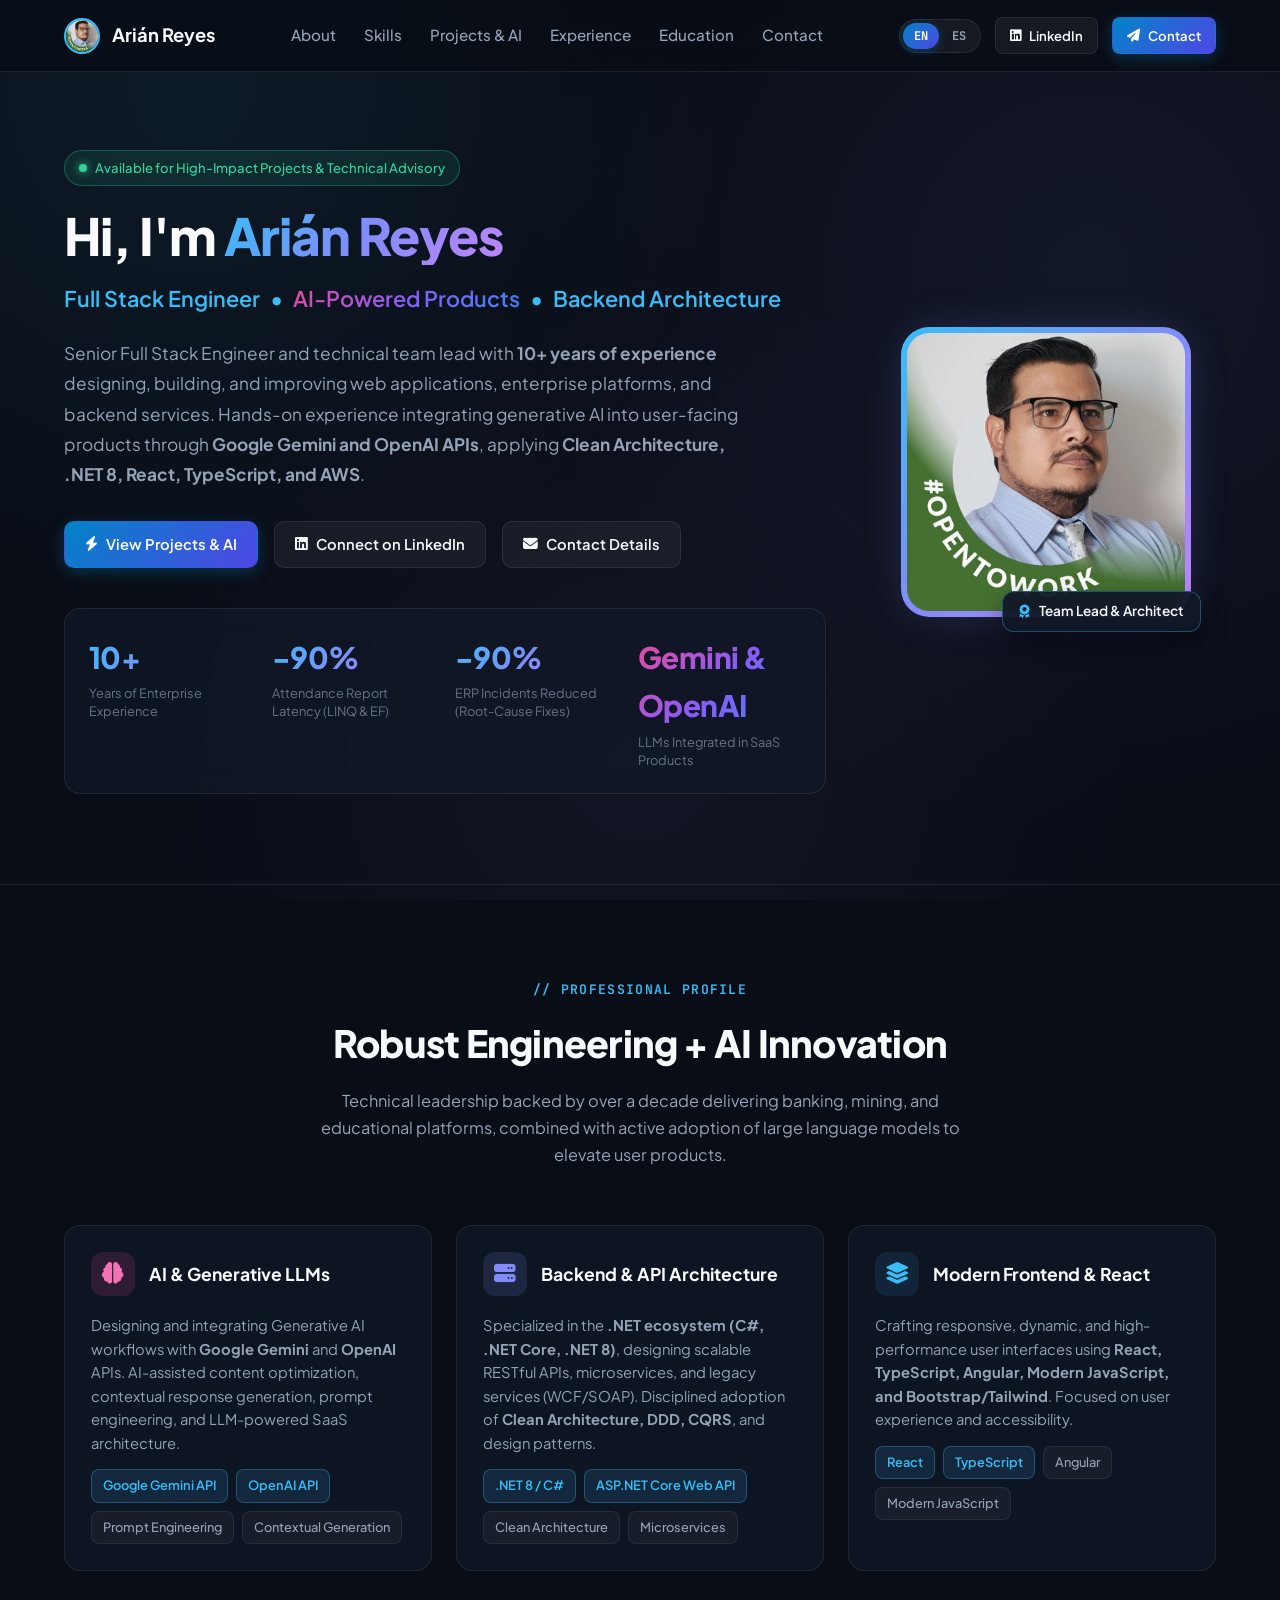
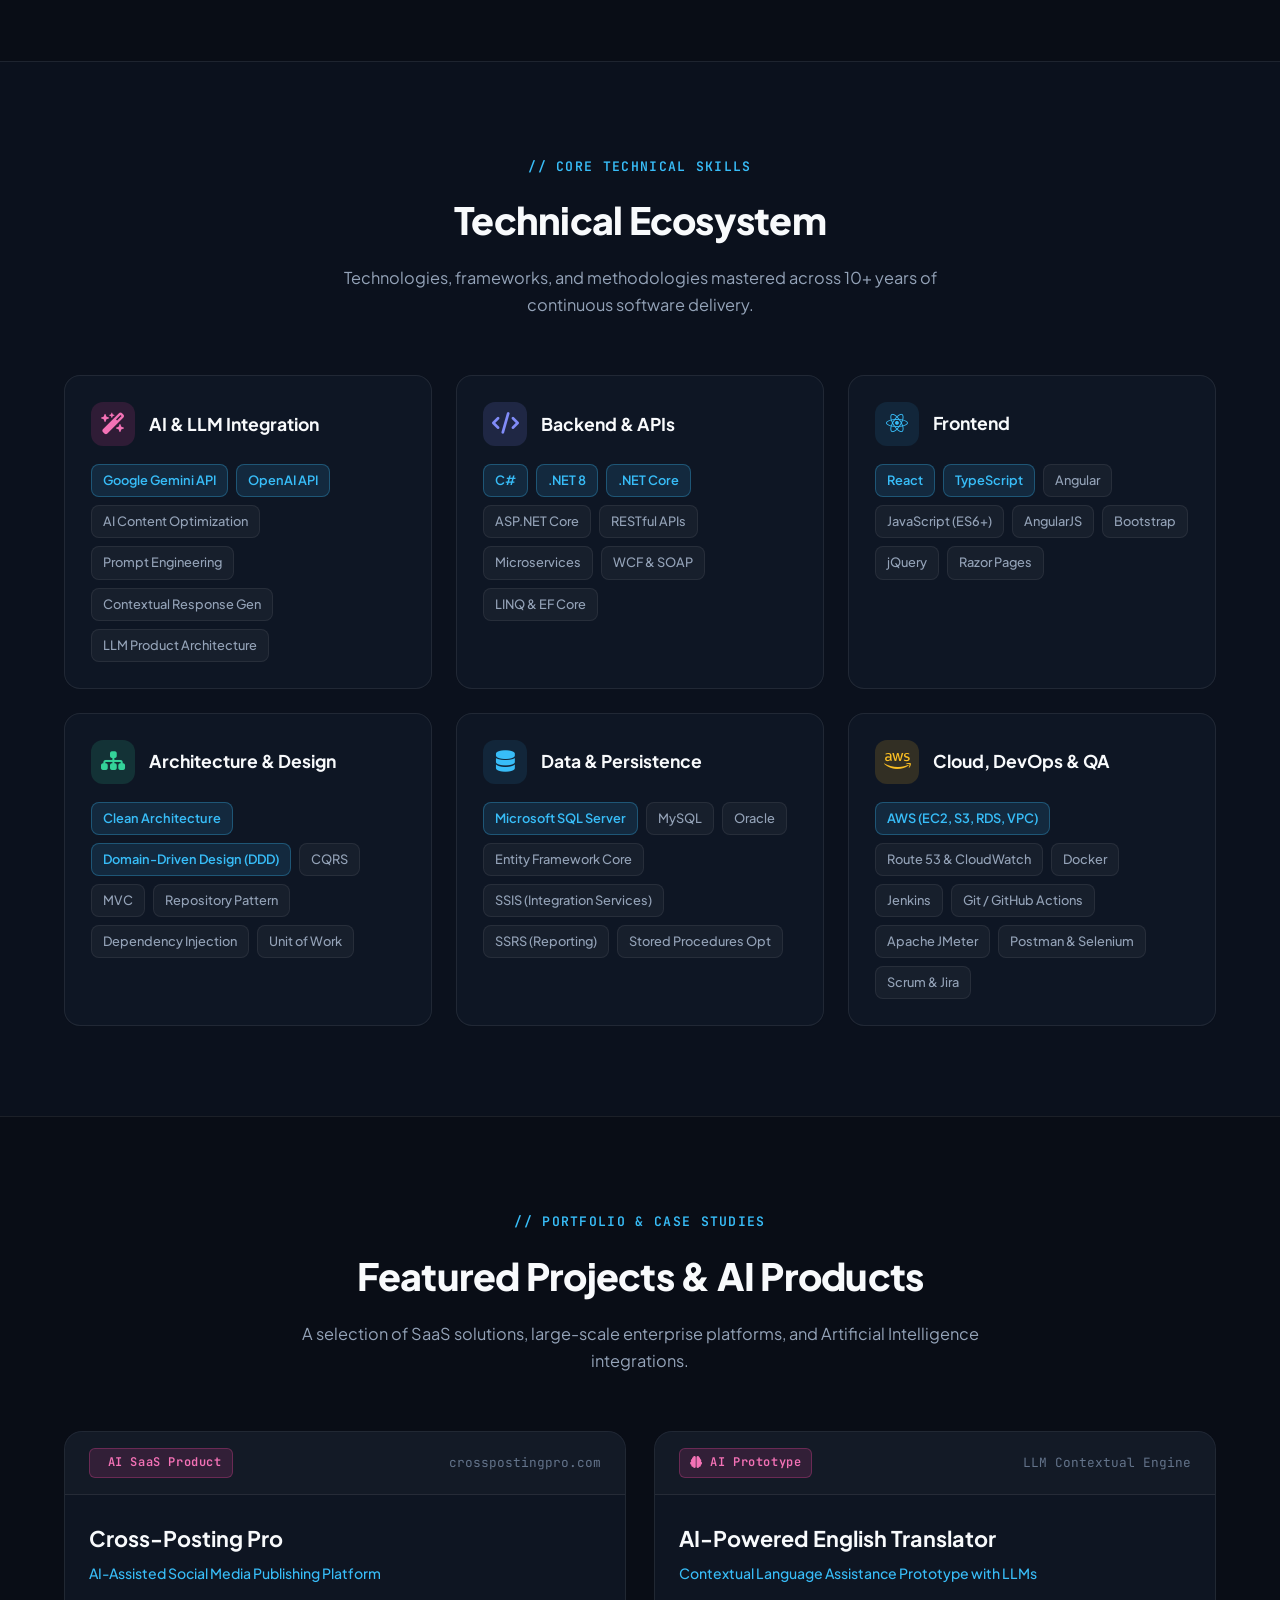
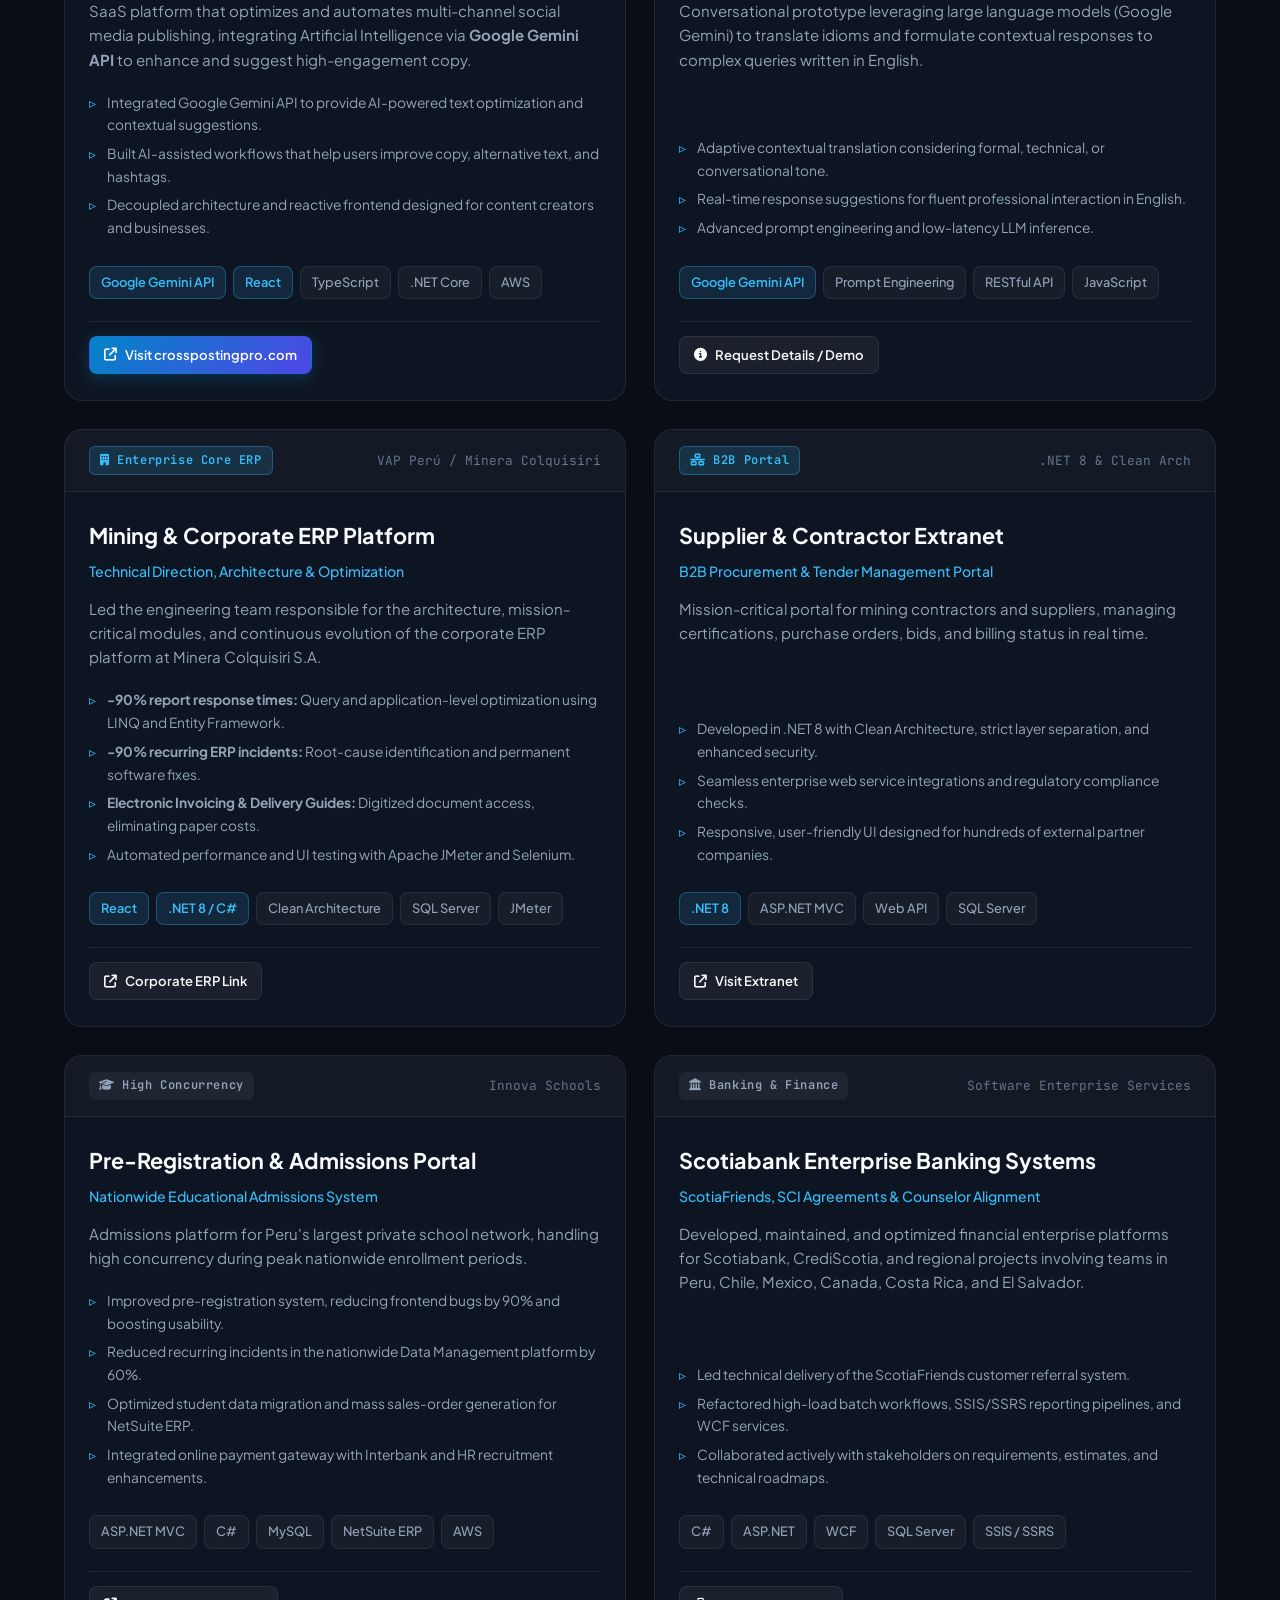
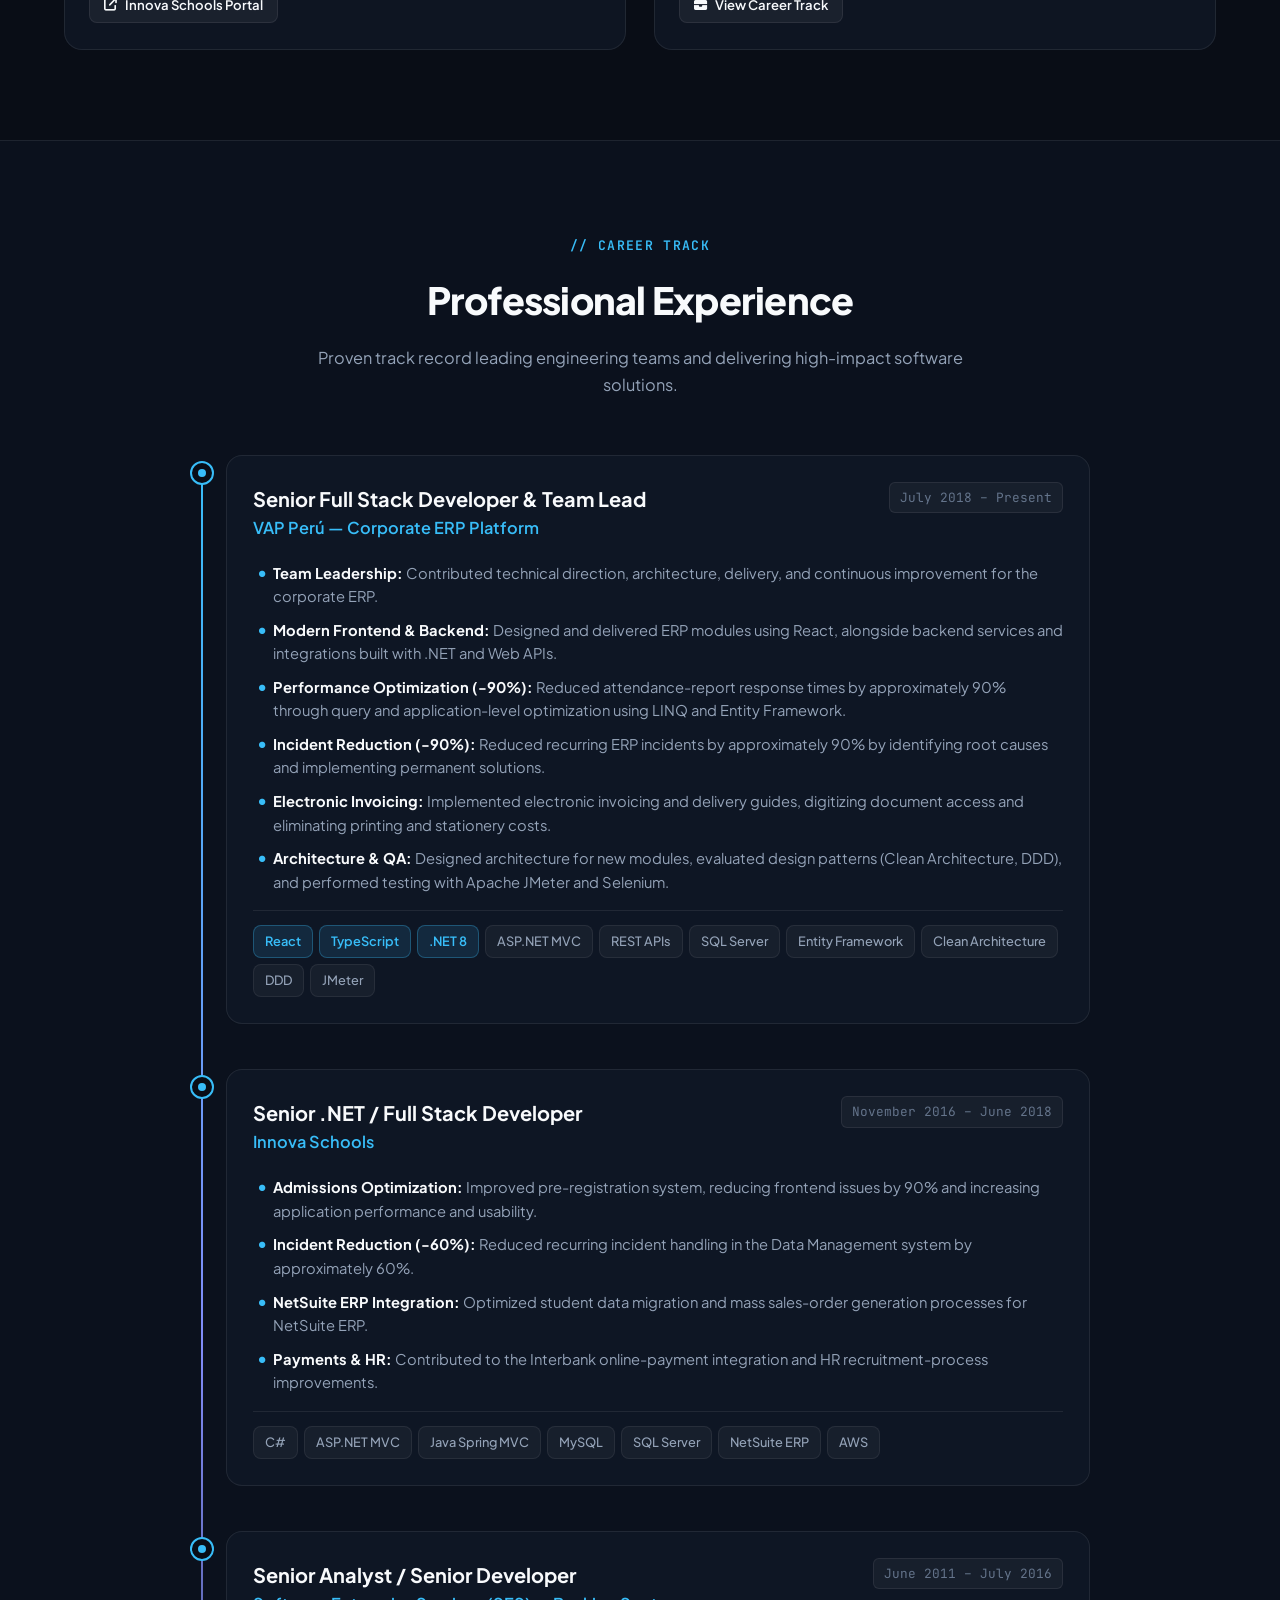
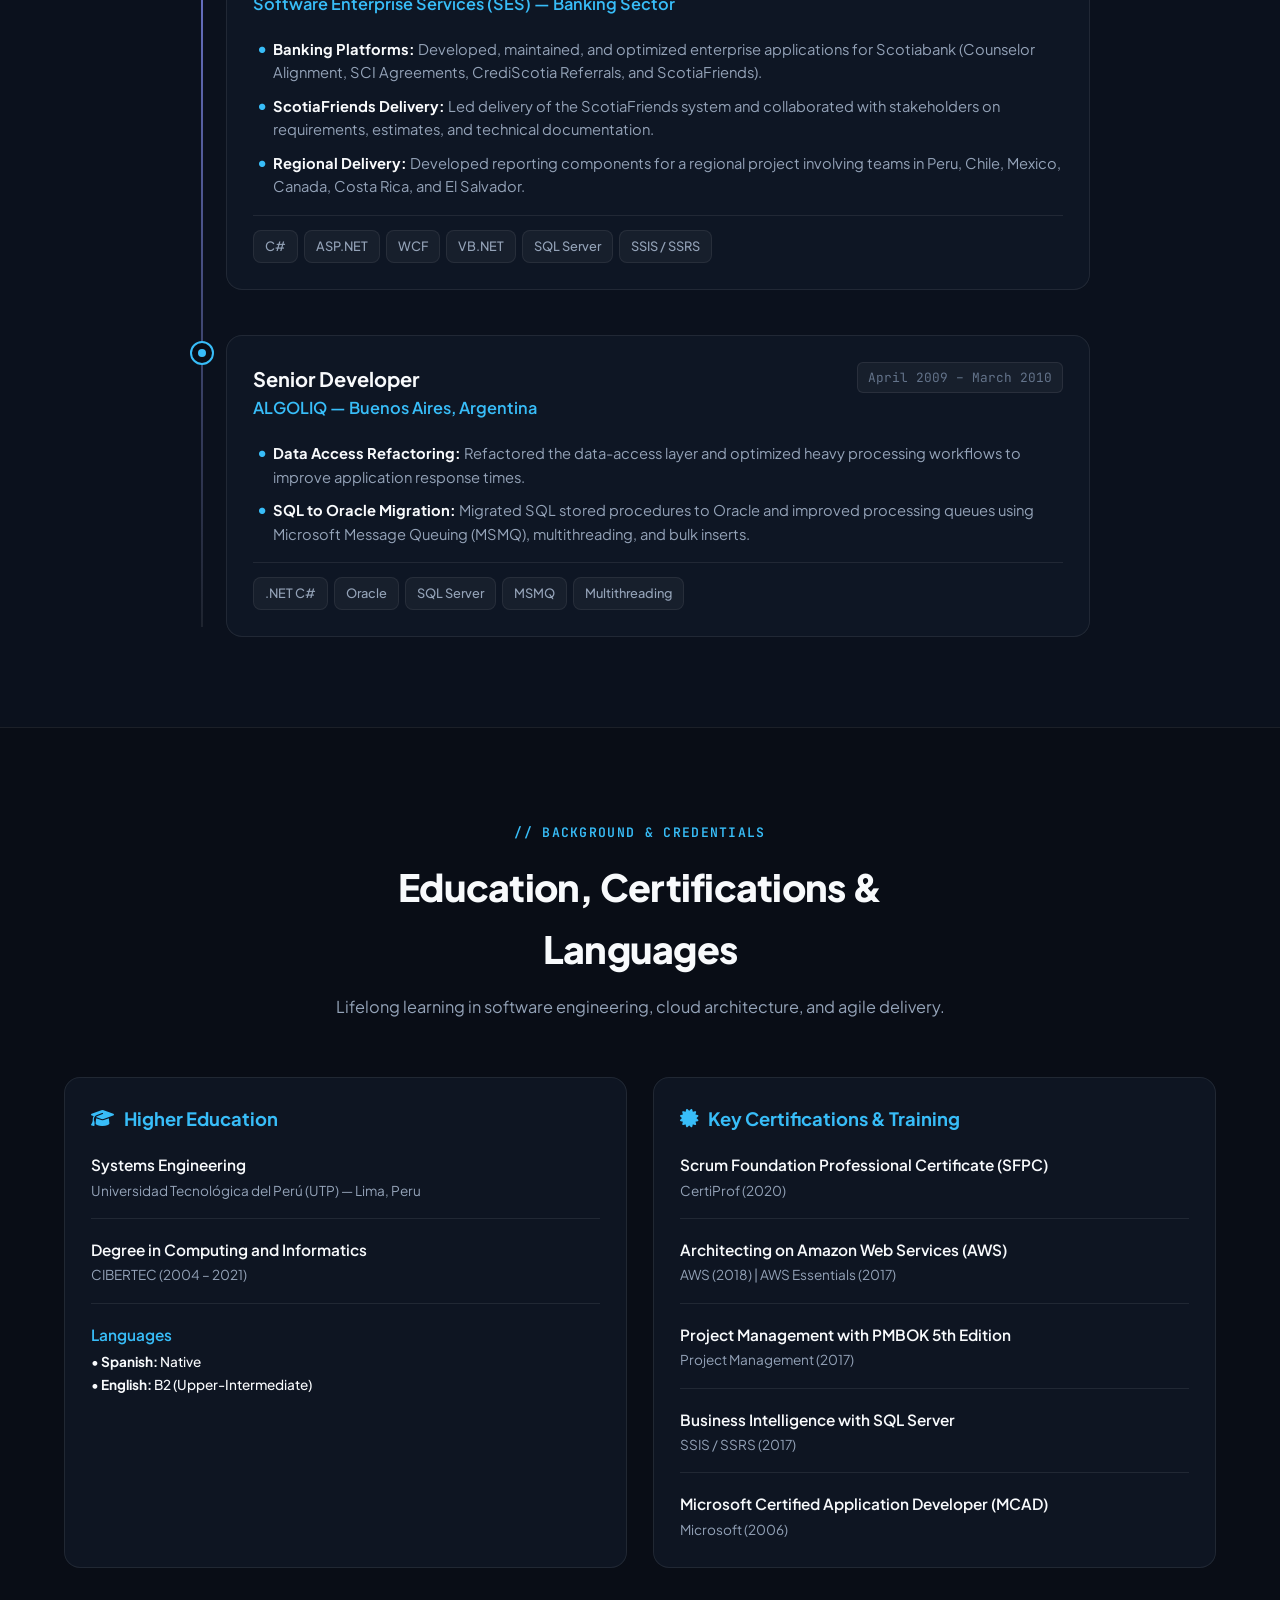
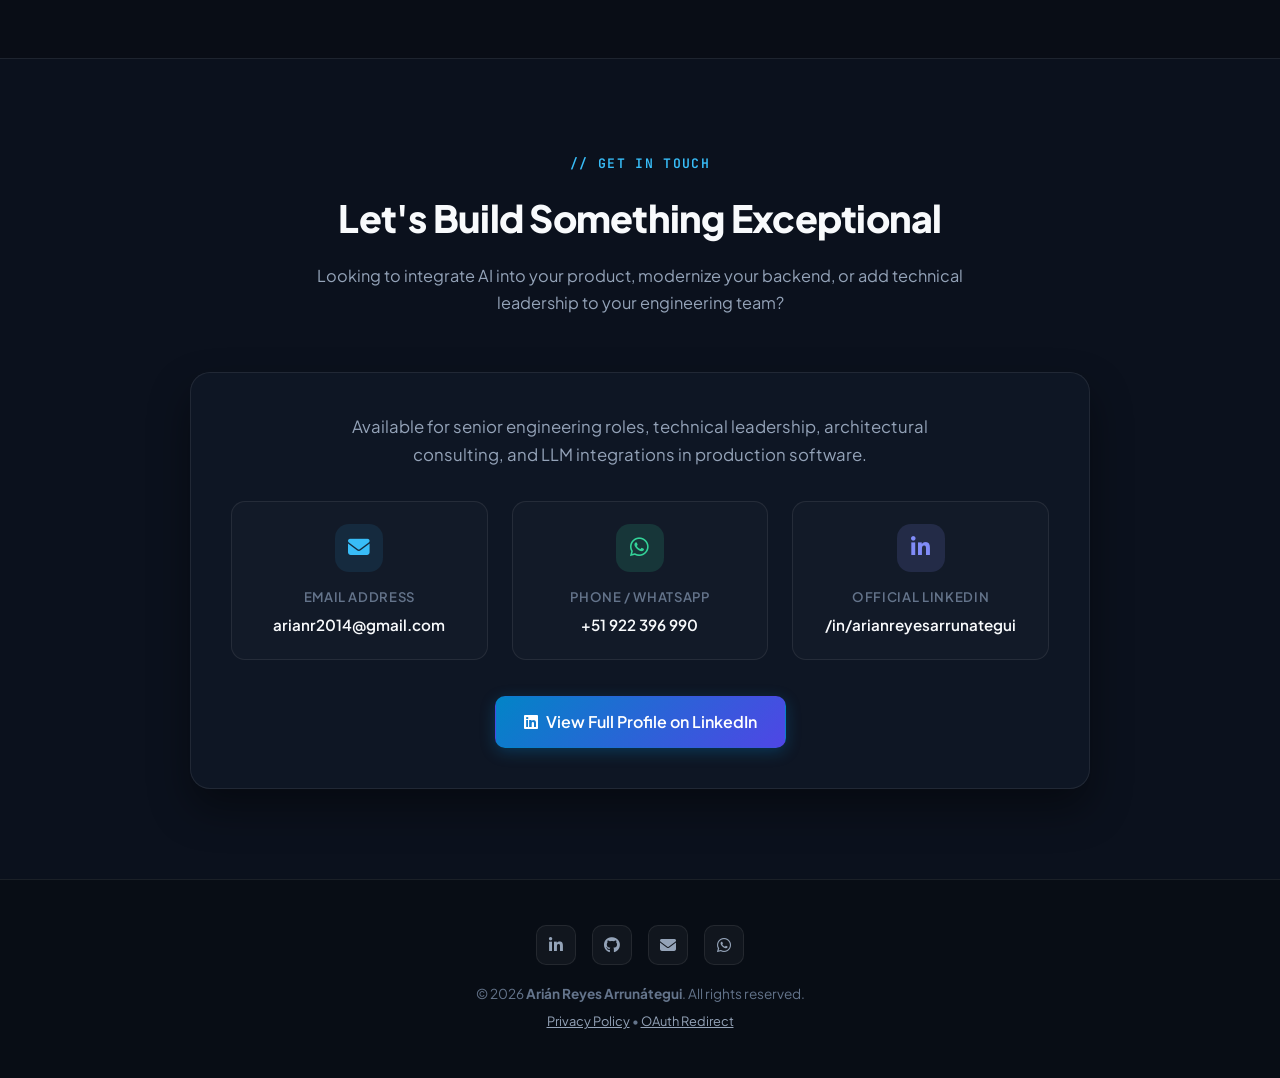
==== commit 640ea673: "feat: add bilingual support (English default, Spanish toggle) with interactive navbar switcher and l" ====
--- a/index.html
+++ b/index.html
@@ -1,5 +1,5 @@
 ﻿<!DOCTYPE html>
-<html lang="es">
+<html lang="en">
 <head>
   <meta charset="UTF-8">
   <meta http-equiv="X-UA-Compatible" content="IE=edge">
@@ -8,14 +8,14 @@
   <title>Arián Reyes Arrunátegui | Full Stack Engineer & AI Architect</title>
   
   <!-- SEO & Meta Tags -->
-  <meta name="description" content="Senior Full Stack Engineer y Team Lead con más de 10 años de experiencia en .NET 8, React, TypeScript, APIs de Google Gemini y OpenAI, AWS y Clean Architecture.">
+  <meta name="description" content="Senior Full Stack Engineer & Technical Team Lead with 10+ years of experience in .NET 8, React, TypeScript, Google Gemini API, OpenAI API, AWS, and Clean Architecture.">
   <meta name="keywords" content="Arian Reyes, Arián Reyes Arrunátegui, Full Stack Engineer, AI Engineer, .NET 8, React, TypeScript, Google Gemini, OpenAI, Clean Architecture, AWS, C#, Tech Lead, Lima Peru">
   <meta name="author" content="Arián Reyes Arrunátegui">
   
   <!-- Open Graph / Social Sharing -->
   <meta property="og:type" content="website">
   <meta property="og:title" content="Arián Reyes Arrunátegui | Full Stack Engineer & AI Architect">
-  <meta property="og:description" content="Senior Full Stack Engineer & Technical Team Lead. AI-Powered Products, Backend Architecture (.NET 8) y Frontend Moderno (React, TypeScript).">
+  <meta property="og:description" content="Senior Full Stack Engineer & Technical Team Lead. AI-Powered Products, Backend Architecture (.NET 8), and Modern Frontend (React, TypeScript).">
   <meta property="og:url" content="https://arianr2014.github.io/">
   <meta property="og:image" content="https://arianr2014.github.io/img/arianreyes.jpg">
   
@@ -44,26 +44,32 @@
       </a>
 
       <ul class="nav-links" id="navLinks">
-        <li><a href="#about">Acerca de</a></li>
-        <li><a href="#skills">Habilidades</a></li>
-        <li><a href="#projects">Proyectos & IA</a></li>
-        <li><a href="#experience">Experiencia</a></li>
-        <li><a href="#education">Educación</a></li>
-        <li><a href="#contact">Contacto</a></li>
+        <li><a href="#about" data-i18n="nav.about">About</a></li>
+        <li><a href="#skills" data-i18n="nav.skills">Skills</a></li>
+        <li><a href="#projects" data-i18n="nav.projects">Projects & AI</a></li>
+        <li><a href="#experience" data-i18n="nav.experience">Experience</a></li>
+        <li><a href="#education" data-i18n="nav.education">Education</a></li>
+        <li><a href="#contact" data-i18n="nav.contact">Contact</a></li>
       </ul>
 
       <div class="nav-actions">
+        <!-- Language Switcher -->
+        <div class="lang-switcher" aria-label="Language Selector">
+          <button class="lang-btn active" data-lang="en">EN</button>
+          <button class="lang-btn" data-lang="es">ES</button>
+        </div>
+
         <a href="https://linkedin.com/in/arianreyesarrunategui/" target="_blank" rel="noopener noreferrer" class="btn btn-secondary btn-sm">
           <i class="fa-brands fa-linkedin"></i>
           <span>LinkedIn</span>
         </a>
         <a href="#contact" class="btn btn-primary btn-sm">
           <i class="fa-solid fa-paper-plane"></i>
-          <span>Contactar</span>
+          <span data-i18n="nav.contact_btn">Contact</span>
         </a>
       </div>
 
-      <button class="mobile-toggle" id="mobileToggle" aria-label="Abrir Menú">
+      <button class="mobile-toggle" id="mobileToggle" aria-label="Open Menu">
         <i class="fa-solid fa-bars"></i>
       </button>
     </div>
@@ -76,57 +82,57 @@
         <div class="hero-content">
           <div class="status-badge">
             <span class="status-dot"></span>
-            <span>Disponible para Proyectos de Alto Impacto & Consultoría</span>
+            <span data-i18n="hero.status">Available for High-Impact Projects & Technical Advisory</span>
           </div>
 
           <h1 class="hero-title">
-            Hola, soy <span class="gradient-text">Arián Reyes</span>
+            <span data-i18n="hero.greeting">Hi, I'm</span> <span class="gradient-text">Arián Reyes</span>
           </h1>
 
           <div class="hero-subtitle">
             <span>Full Stack Engineer</span>
             <span>•</span>
-            <span class="gradient-ai-text">AI-Powered Products</span>
+            <span class="gradient-ai-text" data-i18n="hero.role_ai">AI-Powered Products</span>
             <span>•</span>
             <span>Backend Architecture</span>
           </div>
 
-          <p class="hero-lead">
-            Senior Full Stack Engineer y Technical Team Lead con más de <strong>10 años de trayectoria</strong> diseñando, construyendo y optimizando plataformas empresariales, microservicios y aplicaciones web de misión crítica. Experiencia directa integrando <strong>Inteligencia Artificial Generativa (Google Gemini API y OpenAI API)</strong> en productos SaaS en producción, aplicando <strong>Clean Architecture, .NET 8, React, TypeScript y AWS</strong>.
+          <p class="hero-lead" data-i18n-html="hero.lead">
+            Senior Full Stack Engineer and technical team lead with <strong>10+ years of experience</strong> designing, building, and improving web applications, enterprise platforms, and backend services. Hands-on experience integrating generative AI into user-facing products through <strong>Google Gemini and OpenAI APIs</strong>, applying <strong>Clean Architecture, .NET 8, React, TypeScript, and AWS</strong>.
           </p>
 
           <div class="hero-cta">
             <a href="#projects" class="btn btn-primary">
               <i class="fa-solid fa-bolt"></i>
-              <span>Ver Proyectos & IA</span>
+              <span data-i18n="hero.cta_projects">View Projects & AI</span>
             </a>
             <a href="https://linkedin.com/in/arianreyesarrunategui/" target="_blank" rel="noopener noreferrer" class="btn btn-secondary">
               <i class="fa-brands fa-linkedin"></i>
-              <span>Conectar en LinkedIn</span>
+              <span data-i18n="hero.cta_linkedin">Connect on LinkedIn</span>
             </a>
             <a href="#contact" class="btn btn-secondary">
               <i class="fa-solid fa-envelope"></i>
-              <span>Datos de Contacto</span>
+              <span data-i18n="hero.cta_contact">Contact Details</span>
             </a>
           </div>
 
           <!-- Impact Metrics -->
           <div class="hero-metrics">
             <div class="metric-item">
-              <span class="metric-number gradient-text">10+</span>
-              <span class="metric-label">Años de experiencia profesional</span>
+              <span class="metric-number gradient-text" data-i18n="metrics.m1_num">10+</span>
+              <span class="metric-label" data-i18n="metrics.m1_label">Years of Enterprise Experience</span>
             </div>
             <div class="metric-item">
-              <span class="metric-number gradient-text">-90%</span>
-              <span class="metric-label">Latencia en consultas de reportes (LINQ / EF)</span>
+              <span class="metric-number gradient-text" data-i18n="metrics.m2_num">-90%</span>
+              <span class="metric-label" data-i18n="metrics.m2_label">Attendance Report Latency (LINQ & EF)</span>
             </div>
             <div class="metric-item">
-              <span class="metric-number gradient-text">-90%</span>
-              <span class="metric-label">Reducción de incidentes ERP con fixes de raíz</span>
+              <span class="metric-number gradient-text" data-i18n="metrics.m3_num">-90%</span>
+              <span class="metric-label" data-i18n="metrics.m3_label">ERP Incidents Reduced (Root-Cause Fixes)</span>
             </div>
             <div class="metric-item">
-              <span class="metric-number gradient-ai-text">Gemini & OpenAI</span>
-              <span class="metric-label">Integración de LLMs en productos SaaS</span>
+              <span class="metric-number gradient-ai-text" data-i18n="metrics.m4_num">Gemini & OpenAI</span>
+              <span class="metric-label" data-i18n="metrics.m4_label">LLMs Integrated in SaaS Products</span>
             </div>
           </div>
         </div>
@@ -136,7 +142,7 @@
             <img src="./img/arianreyes.jpg" alt="Arián Reyes Arrunátegui" class="hero-photo">
             <div class="photo-floating-badge">
               <i class="fa-solid fa-award" style="color: var(--accent-cyan);"></i>
-              <span>Team Lead & Architect</span>
+              <span data-i18n="hero.badge_lead">Team Lead & Architect</span>
             </div>
           </div>
         </div>
@@ -148,10 +154,10 @@
   <section class="section" id="about">
     <div class="container">
       <div class="section-header">
-        <span class="section-tag">// Professional Profile</span>
-        <h2 class="section-title">Ingeniería Sólida + Innovación con IA</h2>
-        <p class="section-desc">
-          Liderazgo técnico respaldado por una década en desarrollo de sistemas bancarios, mineros y educativos, complementado con la adopción activa de modelos de lenguaje para potenciar productos reales.
+        <span class="section-tag" data-i18n="about.tag">// Professional Profile</span>
+        <h2 class="section-title" data-i18n="about.title">Robust Engineering + AI Innovation</h2>
+        <p class="section-desc" data-i18n="about.desc">
+          Technical leadership backed by over a decade delivering banking, mining, and educational platforms, combined with active adoption of large language models to elevate user products.
         </p>
       </div>
 
@@ -161,10 +167,10 @@
             <div class="skill-icon ai">
               <i class="fa-solid fa-brain"></i>
             </div>
-            <h3 class="skill-card-title">AI & Generative LLMs</h3>
-          </div>
-          <p style="color: var(--text-muted); font-size: 0.92rem; line-height: 1.6; margin-bottom: 14px;">
-            Diseño e integración de flujos de IA Generativa mediante APIs de <strong>Google Gemini</strong> y <strong>OpenAI</strong>. Optimización de contenidos, generación contextual de respuestas, prompt engineering y arquitectura de productos SaaS potenciados por IA.
+            <h3 class="skill-card-title" data-i18n="about.ai_title">AI & Generative LLMs</h3>
+          </div>
+          <p style="color: var(--text-muted); font-size: 0.92rem; line-height: 1.6; margin-bottom: 14px;" data-i18n-html="about.ai_desc">
+            Designing and integrating Generative AI workflows with <strong>Google Gemini</strong> and <strong>OpenAI</strong> APIs. AI-assisted content optimization, contextual response generation, prompt engineering, and LLM-powered SaaS architecture.
           </p>
           <div class="skill-tags">
             <span class="skill-pill featured">Google Gemini API</span>
@@ -179,16 +185,16 @@
             <div class="skill-icon backend">
               <i class="fa-solid fa-server"></i>
             </div>
-            <h3 class="skill-card-title">Backend & API Architecture</h3>
-          </div>
-          <p style="color: var(--text-muted); font-size: 0.92rem; line-height: 1.6; margin-bottom: 14px;">
-            Especialista en el ecosistema <strong>.NET (C#, .NET Core, .NET 8)</strong>, diseño de APIs RESTful escalables, microservicios y servicios legacy (WCF/SOAP). Aplicación rigurosa de <strong>Clean Architecture, Domain-Driven Design (DDD), CQRS</strong> y patrones de diseño.
+            <h3 class="skill-card-title" data-i18n="about.backend_title">Backend & API Architecture</h3>
+          </div>
+          <p style="color: var(--text-muted); font-size: 0.92rem; line-height: 1.6; margin-bottom: 14px;" data-i18n-html="about.backend_desc">
+            Specialized in the <strong>.NET ecosystem (C#, .NET Core, .NET 8)</strong>, designing scalable RESTful APIs, microservices, and legacy services (WCF/SOAP). Disciplined adoption of <strong>Clean Architecture, DDD, CQRS</strong>, and design patterns.
           </p>
           <div class="skill-tags">
             <span class="skill-pill featured">.NET 8 / C#</span>
             <span class="skill-pill featured">ASP.NET Core Web API</span>
             <span class="skill-pill">Clean Architecture</span>
-            <span class="skill-pill">Microservicios</span>
+            <span class="skill-pill">Microservices</span>
           </div>
         </div>
 
@@ -197,10 +203,10 @@
             <div class="skill-icon">
               <i class="fa-solid fa-layer-group"></i>
             </div>
-            <h3 class="skill-card-title">Frontend Moderno & React</h3>
-          </div>
-          <p style="color: var(--text-muted); font-size: 0.92rem; line-height: 1.6; margin-bottom: 14px;">
-            Construcción de interfaces de usuario modernas, reactivas y de alto rendimiento utilizando <strong>React, TypeScript, Angular, JavaScript moderno y Bootstrap/Tailwind</strong>. Enfoque centrado en experiencia de usuario fluida y accesibilidad.
+            <h3 class="skill-card-title" data-i18n="about.frontend_title">Modern Frontend & React</h3>
+          </div>
+          <p style="color: var(--text-muted); font-size: 0.92rem; line-height: 1.6; margin-bottom: 14px;" data-i18n-html="about.frontend_desc">
+            Crafting responsive, dynamic, and high-performance user interfaces using <strong>React, TypeScript, Angular, Modern JavaScript, and Bootstrap/Tailwind</strong>. Focused on user experience and accessibility.
           </p>
           <div class="skill-tags">
             <span class="skill-pill featured">React</span>
@@ -217,9 +223,9 @@
   <section class="section" id="skills" style="background: rgba(15, 23, 42, 0.4);">
     <div class="container">
       <div class="section-header">
-        <span class="section-tag">// Core Technical Skills</span>
-        <h2 class="section-title">Ecosistema Tecnológico</h2>
-        <p class="section-desc">Tecnologías, herramientas y metodologías dominadas a lo largo de 10+ años de entrega continua de software.</p>
+        <span class="section-tag" data-i18n="skills.tag">// Core Technical Skills</span>
+        <h2 class="section-title" data-i18n="skills.title">Technical Ecosystem</h2>
+        <p class="section-desc" data-i18n="skills.desc">Technologies, frameworks, and methodologies mastered across 10+ years of continuous software delivery.</p>
       </div>
 
       <div class="skills-grid">
@@ -251,7 +257,7 @@
             <span class="skill-pill featured">.NET Core</span>
             <span class="skill-pill">ASP.NET Core</span>
             <span class="skill-pill">RESTful APIs</span>
-            <span class="skill-pill">Microservicios</span>
+            <span class="skill-pill">Microservices</span>
             <span class="skill-pill">WCF & SOAP</span>
             <span class="skill-pill">LINQ & EF Core</span>
           </div>
@@ -334,9 +340,9 @@
   <section class="section" id="projects">
     <div class="container">
       <div class="section-header">
-        <span class="section-tag">// Portfolio & Case Studies</span>
-        <h2 class="section-title">Proyectos Destacados & Productos de IA</h2>
-        <p class="section-desc">Una selección de soluciones SaaS, plataformas corporativas de alta escala y aplicaciones con Inteligencia Artificial.</p>
+        <span class="section-tag" data-i18n="projects.tag">// Portfolio & Case Studies</span>
+        <h2 class="section-title" data-i18n="projects.title">Featured Projects & AI Products</h2>
+        <p class="section-desc" data-i18n="projects.desc">A selection of SaaS solutions, large-scale enterprise platforms, and Artificial Intelligence integrations.</p>
       </div>
 
       <div class="projects-grid">
@@ -344,20 +350,20 @@
         <div class="project-card">
           <div class="project-header-bar">
             <span class="project-type-tag ai-tag">
-              <i class="fa-solid fa-sparkles"></i> AI SaaS Product
+              <i class="fa-solid fa-sparkles"></i> <span data-i18n="projects.p1_tag">AI SaaS Product</span>
             </span>
             <span style="font-size: 0.8rem; color: var(--text-dim); font-family: var(--font-mono);">crosspostingpro.com</span>
           </div>
           <div class="project-body">
-            <h3 class="project-title">Cross-Posting Pro</h3>
-            <div class="project-subtitle">AI-Assisted Social Media Publishing Platform</div>
-            <p class="project-desc">
-              Plataforma SaaS que optimiza y automatiza la publicación multicanal en redes sociales integrando Inteligencia Artificial con <strong>Google Gemini API</strong> para enriquecer y sugerir copy publicitario de alto engagement.
+            <h3 class="project-title" data-i18n="projects.p1_title">Cross-Posting Pro</h3>
+            <div class="project-subtitle" data-i18n="projects.p1_subtitle">AI-Assisted Social Media Publishing Platform</div>
+            <p class="project-desc" data-i18n-html="projects.p1_desc">
+              SaaS platform that optimizes and automates multi-channel social media publishing, integrating Artificial Intelligence via <strong>Google Gemini API</strong> to enhance and suggest high-engagement copy.
             </p>
             <ul class="project-highlights">
-              <li>Integración de Google Gemini API para optimización automática de textos y sugerencias contextuales.</li>
-              <li>Workflows asistidos por IA para generar textos alternativos, variaciones de copy y hashtags inteligentes.</li>
-              <li>Arquitectura desacoplada y frontend reactivo orientado a creadores de contenido y empresas.</li>
+              <li data-i18n="projects.p1_h1">Integrated Google Gemini API to provide AI-powered text optimization and contextual suggestions.</li>
+              <li data-i18n="projects.p1_h2">Built AI-assisted workflows that help users improve copy, alternative text, and hashtags.</li>
+              <li data-i18n="projects.p1_h3">Decoupled architecture and reactive frontend designed for content creators and businesses.</li>
             </ul>
             <div class="project-tech-stack">
               <span class="skill-pill featured">Google Gemini API</span>
@@ -369,7 +375,7 @@
             <div class="project-actions">
               <a href="https://crosspostingpro.com/" target="_blank" rel="noopener noreferrer" class="btn btn-primary btn-sm">
                 <i class="fa-solid fa-arrow-up-right-from-square"></i>
-                <span>Visitar crosspostingpro.com</span>
+                <span data-i18n="projects.p1_btn">Visit crosspostingpro.com</span>
               </a>
             </div>
           </div>
@@ -379,20 +385,20 @@
         <div class="project-card">
           <div class="project-header-bar">
             <span class="project-type-tag ai-tag">
-              <i class="fa-solid fa-brain"></i> AI Prototype
+              <i class="fa-solid fa-brain"></i> <span data-i18n="projects.p2_tag">AI Prototype</span>
             </span>
             <span style="font-size: 0.8rem; color: var(--text-dim); font-family: var(--font-mono);">LLM Contextual Engine</span>
           </div>
           <div class="project-body">
-            <h3 class="project-title">AI-Powered English Translator</h3>
-            <div class="project-subtitle">Prototipo de Asistencia Lingüística Contextual con LLMs</div>
-            <p class="project-desc">
-              Prototipo conversacional que aprovecha modelos de lenguaje de gran tamaño (Google Gemini) para traducir expresiones idiomáticas y formular respuestas contextuales a preguntas complejas en inglés.
+            <h3 class="project-title" data-i18n="projects.p2_title">AI-Powered English Translator</h3>
+            <div class="project-subtitle" data-i18n="projects.p2_subtitle">Contextual Language Assistance Prototype with LLMs</div>
+            <p class="project-desc" data-i18n-html="projects.p2_desc">
+              Conversational prototype leveraging large language models (Google Gemini) to translate idioms and formulate contextual responses to complex queries written in English.
             </p>
             <ul class="project-highlights">
-              <li>Traducción contextual adaptativa considerando tono formal, técnico o coloquial.</li>
-              <li>Generación de sugerencias de respuesta en tiempo real para interacción profesional en inglés.</li>
-              <li>Exploración avanzada de prompt engineering e inferencia rápida con LLMs.</li>
+              <li data-i18n="projects.p2_h1">Adaptive contextual translation considering formal, technical, or conversational tone.</li>
+              <li data-i18n="projects.p2_h2">Real-time response suggestions for fluent professional interaction in English.</li>
+              <li data-i18n="projects.p2_h3">Advanced prompt engineering and low-latency LLM inference.</li>
             </ul>
             <div class="project-tech-stack">
               <span class="skill-pill featured">Google Gemini API</span>
@@ -403,7 +409,7 @@
             <div class="project-actions">
               <a href="#contact" class="btn btn-secondary btn-sm">
                 <i class="fa-solid fa-info-circle"></i>
-                <span>Solicitar Demo / Detalles</span>
+                <span data-i18n="projects.p2_btn">Request Details / Demo</span>
               </a>
             </div>
           </div>
@@ -413,21 +419,21 @@
         <div class="project-card">
           <div class="project-header-bar">
             <span class="project-type-tag enterprise-tag">
-              <i class="fa-solid fa-building"></i> Enterprise Core ERP
+              <i class="fa-solid fa-building"></i> <span data-i18n="projects.p3_tag">Enterprise Core ERP</span>
             </span>
             <span style="font-size: 0.8rem; color: var(--text-dim); font-family: var(--font-mono);">VAP Perú / Minera Colquisiri</span>
           </div>
           <div class="project-body">
-            <h3 class="project-title">Sistema ERP Minero & Corporativo</h3>
-            <div class="project-subtitle">Liderazgo de Desarrollo, Arquitectura y Optimización</div>
-            <p class="project-desc">
-              Liderazgo del equipo de desarrollo a cargo de la arquitectura, módulos críticos y evolución continua del ERP corporativo de Minera Colquisiri S.A.
+            <h3 class="project-title" data-i18n="projects.p3_title">Mining & Corporate ERP Platform</h3>
+            <div class="project-subtitle" data-i18n="projects.p3_subtitle">Technical Direction, Architecture & Optimization</div>
+            <p class="project-desc" data-i18n-html="projects.p3_desc">
+              Led the engineering team responsible for the architecture, mission-critical modules, and continuous evolution of the corporate ERP platform at Minera Colquisiri S.A.
             </p>
             <ul class="project-highlights">
-              <li><strong>-90% de tiempo en reportes de asistencia:</strong> Optimización exhaustiva de queries LINQ y Entity Framework.</li>
-              <li><strong>-90% de incidentes recurrentes:</strong> Análisis de causa raíz y soluciones de software definitivas.</li>
-              <li><strong>Facturación y Guías Electrónicas:</strong> Digitalización al 100% de documentos, eliminando papel y papelería.</li>
-              <li>Pruebas de carga y UI automatizadas con Apache JMeter y Selenium.</li>
+              <li data-i18n-html="projects.p3_h1"><strong>-90% report response times:</strong> Query and application-level optimization using LINQ and Entity Framework.</li>
+              <li data-i18n-html="projects.p3_h2"><strong>-90% recurring ERP incidents:</strong> Root-cause identification and permanent software fixes.</li>
+              <li data-i18n-html="projects.p3_h3"><strong>Electronic Invoicing & Delivery Guides:</strong> Digitized document access, eliminating paper costs.</li>
+              <li data-i18n="projects.p3_h4">Automated performance and UI testing with Apache JMeter and Selenium.</li>
             </ul>
             <div class="project-tech-stack">
               <span class="skill-pill featured">React</span>
@@ -439,7 +445,7 @@
             <div class="project-actions">
               <a href="https://applima.colquisiri.com.pe/erp" target="_blank" rel="noopener noreferrer" class="btn btn-secondary btn-sm">
                 <i class="fa-solid fa-arrow-up-right-from-square"></i>
-                <span>Acceso ERP Corporativo</span>
+                <span data-i18n="projects.p3_btn">Corporate ERP Link</span>
               </a>
             </div>
           </div>
@@ -449,20 +455,20 @@
         <div class="project-card">
           <div class="project-header-bar">
             <span class="project-type-tag enterprise-tag">
-              <i class="fa-solid fa-network-wired"></i> B2B Portal
+              <i class="fa-solid fa-network-wired"></i> <span data-i18n="projects.p4_tag">B2B Portal</span>
             </span>
             <span style="font-size: 0.8rem; color: var(--text-dim); font-family: var(--font-mono);">.NET 8 & Clean Arch</span>
           </div>
           <div class="project-body">
-            <h3 class="project-title">Extranet de Proveedores & Contratistas</h3>
-            <div class="project-subtitle">Portal B2B de Gestión de Compras y Licitaciones</div>
-            <p class="project-desc">
-              Plataforma transaccional para proveedores y contratistas de minería, gestionando homologaciones, órdenes de compra, cotizaciones y estados de facturación en tiempo real.
+            <h3 class="project-title" data-i18n="projects.p4_title">Supplier & Contractor Extranet</h3>
+            <div class="project-subtitle" data-i18n="projects.p4_subtitle">B2B Procurement & Tender Management Portal</div>
+            <p class="project-desc" data-i18n-html="projects.p4_desc">
+              Mission-critical portal for mining contractors and suppliers, managing certifications, purchase orders, bids, and billing status in real time.
             </p>
             <ul class="project-highlights">
-              <li>Desarrollado en .NET 8 con Clean Architecture, separación de capas y seguridad reforzada.</li>
-              <li>Integración de servicios web y validaciones normativas empresariales.</li>
-              <li>Diseño UI responsivo y amigable para usuarios externos.</li>
+              <li data-i18n="projects.p4_h1">Developed in .NET 8 with Clean Architecture, strict layer separation, and enhanced security.</li>
+              <li data-i18n="projects.p4_h2">Seamless enterprise web service integrations and regulatory compliance checks.</li>
+              <li data-i18n="projects.p4_h3">Responsive, user-friendly UI designed for hundreds of external partner companies.</li>
             </ul>
             <div class="project-tech-stack">
               <span class="skill-pill featured">.NET 8</span>
@@ -473,7 +479,7 @@
             <div class="project-actions">
               <a href="https://extranet.colquisiri.com.pe/" target="_blank" rel="noopener noreferrer" class="btn btn-secondary btn-sm">
                 <i class="fa-solid fa-arrow-up-right-from-square"></i>
-                <span>Visitar Extranet</span>
+                <span data-i18n="projects.p4_btn">Visit Extranet</span>
               </a>
             </div>
           </div>
@@ -483,21 +489,21 @@
         <div class="project-card">
           <div class="project-header-bar">
             <span class="project-type-tag">
-              <i class="fa-solid fa-graduation-cap"></i> High Concurrency
+              <i class="fa-solid fa-graduation-cap"></i> <span data-i18n="projects.p5_tag">High Concurrency</span>
             </span>
             <span style="font-size: 0.8rem; color: var(--text-dim); font-family: var(--font-mono);">Innova Schools</span>
           </div>
           <div class="project-body">
-            <h3 class="project-title">Portal de Pre-Matrícula & Admisiones</h3>
-            <div class="project-subtitle">Sistema Nacional de Gestión Educativa</div>
-            <p class="project-desc">
-              Plataforma de admisiones para la cadena de colegios más grande del Perú, procesando miles de solicitudes simultáneas en periodos de matrícula nacional.
+            <h3 class="project-title" data-i18n="projects.p5_title">Pre-Registration & Admissions Portal</h3>
+            <div class="project-subtitle" data-i18n="projects.p5_subtitle">Nationwide Educational Admissions System</div>
+            <p class="project-desc" data-i18n-html="projects.p5_desc">
+              Admissions platform for Peru's largest private school network, handling high concurrency during peak nationwide enrollment periods.
             </p>
             <ul class="project-highlights">
-              <li>Reducción del 90% en incidencias de frontend y aumento significativo en usabilidad.</li>
-              <li>Reducción del 60% en incidentes en el sistema central de Data Management.</li>
-              <li>Optimización en la migración de datos y generación masiva de órdenes de venta para NetSuite ERP.</li>
-              <li>Integración de pasarela de pago en línea con Interbank.</li>
+              <li data-i18n="projects.p5_h1">Improved pre-registration system, reducing frontend bugs by 90% and boosting usability.</li>
+              <li data-i18n="projects.p5_h2">Reduced recurring incidents in the nationwide Data Management platform by 60%.</li>
+              <li data-i18n="projects.p5_h3">Optimized student data migration and mass sales-order generation for NetSuite ERP.</li>
+              <li data-i18n="projects.p5_h4">Integrated online payment gateway with Interbank and HR recruitment enhancements.</li>
             </ul>
             <div class="project-tech-stack">
               <span class="skill-pill">ASP.NET MVC</span>
@@ -509,7 +515,7 @@
             <div class="project-actions">
               <a href="https://admision.innovaschools.edu.pe/" target="_blank" rel="noopener noreferrer" class="btn btn-secondary btn-sm">
                 <i class="fa-solid fa-arrow-up-right-from-square"></i>
-                <span>Portal Innova Schools</span>
+                <span data-i18n="projects.p5_btn">Innova Schools Portal</span>
               </a>
             </div>
           </div>
@@ -519,20 +525,20 @@
         <div class="project-card">
           <div class="project-header-bar">
             <span class="project-type-tag">
-              <i class="fa-solid fa-landmark"></i> Banking & Finance
+              <i class="fa-solid fa-landmark"></i> <span data-i18n="projects.p6_tag">Banking & Finance</span>
             </span>
             <span style="font-size: 0.8rem; color: var(--text-dim); font-family: var(--font-mono);">Software Enterprise Services</span>
           </div>
           <div class="project-body">
-            <h3 class="project-title">Sistemas Empresariales Scotiabank</h3>
-            <div class="project-subtitle">ScotiaFriends, Acuerdos SCI & Alineamiento de Asesores</div>
-            <p class="project-desc">
-              Desarrollo, optimización y soporte de aplicaciones financieras para Scotiabank, CrediScotia y proyectos regionales con equipos internacionales (Perú, Chile, México, Canadá, Costa Rica, El Salvador).
+            <h3 class="project-title" data-i18n="projects.p6_title">Scotiabank Enterprise Banking Systems</h3>
+            <div class="project-subtitle" data-i18n="projects.p6_subtitle">ScotiaFriends, SCI Agreements & Counselor Alignment</div>
+            <p class="project-desc" data-i18n-html="projects.p6_desc">
+              Developed, maintained, and optimized financial enterprise platforms for Scotiabank, CrediScotia, and regional projects involving teams in Peru, Chile, Mexico, Canada, Costa Rica, and El Salvador.
             </p>
             <ul class="project-highlights">
-              <li>Liderazgo en la entrega y despliegue del sistema <strong>ScotiaFriends</strong> para gestión de referidos.</li>
-              <li>Refactorización de procesos pesados, pipelines de reportes con SSIS/SSRS y WCF.</li>
-              <li>Colaboración activa en estimaciones técnicas y definición de requerimientos con stakeholders.</li>
+              <li data-i18n="projects.p6_h1">Led technical delivery of the ScotiaFriends customer referral system.</li>
+              <li data-i18n="projects.p6_h2">Refactored high-load batch workflows, SSIS/SSRS reporting pipelines, and WCF services.</li>
+              <li data-i18n="projects.p6_h3">Collaborated actively with stakeholders on requirements, estimates, and technical roadmaps.</li>
             </ul>
             <div class="project-tech-stack">
               <span class="skill-pill">C#</span>
@@ -544,7 +550,7 @@
             <div class="project-actions">
               <a href="#experience" class="btn btn-secondary btn-sm">
                 <i class="fa-solid fa-briefcase"></i>
-                <span>Ver Trayectoria</span>
+                <span data-i18n="projects.p6_btn">View Career Track</span>
               </a>
             </div>
           </div>
@@ -557,9 +563,9 @@
   <section class="section" id="experience" style="background: rgba(15, 23, 42, 0.4);">
     <div class="container">
       <div class="section-header">
-        <span class="section-tag">// Career Track</span>
-        <h2 class="section-title">Experiencia Profesional</h2>
-        <p class="section-desc">Trayectoria demostrable liderando equipos y construyendo soluciones de software de alto impacto.</p>
+        <span class="section-tag" data-i18n="exp.tag">// Career Track</span>
+        <h2 class="section-title" data-i18n="exp.title">Professional Experience</h2>
+        <p class="section-desc" data-i18n="exp.desc">Proven track record leading engineering teams and delivering high-impact software solutions.</p>
       </div>
 
       <div class="timeline">
@@ -569,18 +575,18 @@
           <div class="timeline-card">
             <div class="timeline-header">
               <div>
-                <h3 class="timeline-role">Senior Full Stack Developer & Team Lead</h3>
-                <div class="timeline-company">VAP Perú — Plataforma ERP Corporativo</div>
+                <h3 class="timeline-role" data-i18n="exp.vap_role">Senior Full Stack Developer & Team Lead</h3>
+                <div class="timeline-company" data-i18n="exp.vap_company">VAP Perú — Corporate ERP Platform</div>
               </div>
-              <span class="timeline-period">Julio 2018 – Presente</span>
+              <span class="timeline-period" data-i18n="exp.vap_period">July 2018 – Present</span>
             </div>
             <ul class="timeline-list">
-              <li><strong>Liderazgo de equipo:</strong> Dirección técnica, arquitectura, entregas continuas y mejora de procesos de ingeniería para el ERP corporativo.</li>
-              <li><strong>Frontend y Backend moderno:</strong> Diseño y desarrollo de módulos en React junto con servicios backend e integraciones REST con .NET y Web APIs.</li>
-              <li><strong>Optimización de rendimiento (-90%):</strong> Reducción drástica del tiempo de respuesta en reportes de asistencia mediante optimización de queries a nivel de aplicación con LINQ y Entity Framework.</li>
-              <li><strong>Estabilidad del sistema (-90% incidencias):</strong> Identificación de causas raíz e implementación de soluciones definitivas para el ERP.</li>
-              <li><strong>Facturación y Guías Electrónicas:</strong> Implementación de facturación electrónica y guías de remisión digitalizadas, eliminando costos de impresión y papelería.</li>
-              <li><strong>Arquitectura y QA:</strong> Evaluación de patrones (Clean Architecture, DDD), diseño arquitectural y pruebas de rendimiento con Apache JMeter y Selenium.</li>
+              <li data-i18n-html="exp.vap_b1"><strong>Team Leadership:</strong> Contributed technical direction, architecture, delivery, and continuous improvement for the corporate ERP.</li>
+              <li data-i18n-html="exp.vap_b2"><strong>Modern Frontend & Backend:</strong> Designed and delivered ERP modules using React, alongside backend services and integrations built with .NET and Web APIs.</li>
+              <li data-i18n-html="exp.vap_b3"><strong>Performance Optimization (-90%):</strong> Reduced attendance-report response times by approximately 90% through query and application-level optimization using LINQ and Entity Framework.</li>
+              <li data-i18n-html="exp.vap_b4"><strong>Incident Reduction (-90%):</strong> Reduced recurring ERP incidents by approximately 90% by identifying root causes and implementing permanent solutions.</li>
+              <li data-i18n-html="exp.vap_b5"><strong>Electronic Invoicing:</strong> Implemented electronic invoicing and delivery guides, digitizing document access and eliminating printing and stationery costs.</li>
+              <li data-i18n-html="exp.vap_b6"><strong>Architecture & QA:</strong> Designed architecture for new modules, evaluated design patterns (Clean Architecture, DDD), and performed testing with Apache JMeter and Selenium.</li>
             </ul>
             <div class="timeline-tech-stack">
               <span class="skill-pill featured">React</span>
@@ -603,16 +609,16 @@
           <div class="timeline-card">
             <div class="timeline-header">
               <div>
-                <h3 class="timeline-role">Senior .NET / Full Stack Developer</h3>
-                <div class="timeline-company">Innova Schools</div>
+                <h3 class="timeline-role" data-i18n="exp.innova_role">Senior .NET / Full Stack Developer</h3>
+                <div class="timeline-company" data-i18n="exp.innova_company">Innova Schools</div>
               </div>
-              <span class="timeline-period">Noviembre 2016 – Junio 2018</span>
+              <span class="timeline-period" data-i18n="exp.innova_period">November 2016 – June 2018</span>
             </div>
             <ul class="timeline-list">
-              <li><strong>Optimización de admisiones:</strong> Mejora integral del sistema de pre-matrícula, reduciendo incidencias de frontend en un 90% y elevando usabilidad y rendimiento.</li>
-              <li><strong>Gestión de incidencias (-60%):</strong> Reducción recurrente en la atención de incidentes en la plataforma de Data Management nacional.</li>
-              <li><strong>Integración con NetSuite ERP:</strong> Optimización de flujos de migración masiva de estudiantes y generación automatizada de órdenes de venta.</li>
-              <li><strong>Pagos y RRHH:</strong> Integración de pasarela de pago online con Interbank y digitalización del proceso de selección de personal.</li>
+              <li data-i18n-html="exp.innova_b1"><strong>Admissions Optimization:</strong> Improved pre-registration system, reducing frontend issues by 90% and increasing application performance and usability.</li>
+              <li data-i18n-html="exp.innova_b2"><strong>Incident Reduction (-60%):</strong> Reduced recurring incident handling in the Data Management system by approximately 60%.</li>
+              <li data-i18n-html="exp.innova_b3"><strong>NetSuite ERP Integration:</strong> Optimized student data migration and mass sales-order generation processes for NetSuite ERP.</li>
+              <li data-i18n-html="exp.innova_b4"><strong>Payments & HR:</strong> Contributed to the Interbank online-payment integration and HR recruitment-process improvements.</li>
             </ul>
             <div class="timeline-tech-stack">
               <span class="skill-pill">C#</span>
@@ -632,15 +638,15 @@
           <div class="timeline-card">
             <div class="timeline-header">
               <div>
-                <h3 class="timeline-role">Senior Analyst / Senior Developer</h3>
-                <div class="timeline-company">Software Enterprise Services (SES) — Sector Financiero</div>
+                <h3 class="timeline-role" data-i18n="exp.ses_role">Senior Analyst / Senior Developer</h3>
+                <div class="timeline-company" data-i18n="exp.ses_company">Software Enterprise Services (SES) — Banking Sector</div>
               </div>
-              <span class="timeline-period">Junio 2011 – Julio 2016</span>
+              <span class="timeline-period" data-i18n="exp.ses_period">June 2011 – July 2016</span>
             </div>
             <ul class="timeline-list">
-              <li><strong>Aplicaciones bancarias:</strong> Desarrollo, mantenimiento y soporte especializado para Scotiabank y CrediScotia (Counselor Alignment, Convenios SCI, Referidos CrediScotia y ScotiaFriends).</li>
-              <li><strong>Entrega de ScotiaFriends:</strong> Liderazgo técnico del sistema integral para el programa de referidos de Scotiabank, coordinando estimaciones y especificaciones.</li>
-              <li><strong>Proyectos regionales:</strong> Componentes de reportería de alta exigencia para equipos distribuidos en Perú, Chile, México, Canadá, Costa Rica y El Salvador.</li>
+              <li data-i18n-html="exp.ses_b1"><strong>Banking Platforms:</strong> Developed, maintained, and optimized enterprise applications for Scotiabank (Counselor Alignment, SCI Agreements, CrediScotia Referrals, and ScotiaFriends).</li>
+              <li data-i18n-html="exp.ses_b2"><strong>ScotiaFriends Delivery:</strong> Led delivery of the ScotiaFriends system and collaborated with stakeholders on requirements, estimates, and technical documentation.</li>
+              <li data-i18n-html="exp.ses_b3"><strong>Regional Delivery:</strong> Developed reporting components for a regional project involving teams in Peru, Chile, Mexico, Canada, Costa Rica, and El Salvador.</li>
             </ul>
             <div class="timeline-tech-stack">
               <span class="skill-pill">C#</span>
@@ -659,14 +665,14 @@
           <div class="timeline-card">
             <div class="timeline-header">
               <div>
-                <h3 class="timeline-role">Senior Developer</h3>
-                <div class="timeline-company">ALGOLIQ — Buenos Aires, Argentina</div>
+                <h3 class="timeline-role" data-i18n="exp.algoliq_role">Senior Developer</h3>
+                <div class="timeline-company" data-i18n="exp.algoliq_company">ALGOLIQ — Buenos Aires, Argentina</div>
               </div>
-              <span class="timeline-period">Abril 2009 – Marzo 2010</span>
+              <span class="timeline-period" data-i18n="exp.algoliq_period">April 2009 – March 2010</span>
             </div>
             <ul class="timeline-list">
-              <li><strong>Refactorización de capa de datos:</strong> Optimización de flujos de procesamiento pesado reduciendo sustancialmente los tiempos de respuesta.</li>
-              <li><strong>Migración SQL a Oracle:</strong> Migración masiva de procedimientos almacenados y optimización de colas con Microsoft Message Queuing (MSMQ), multithreading e inserciones masivas (bulk inserts).</li>
+              <li data-i18n-html="exp.algoliq_b1"><strong>Data Access Refactoring:</strong> Refactored the data-access layer and optimized heavy processing workflows to improve application response times.</li>
+              <li data-i18n-html="exp.algoliq_b2"><strong>SQL to Oracle Migration:</strong> Migrated SQL stored procedures to Oracle and improved processing queues using Microsoft Message Queuing (MSMQ), multithreading, and bulk inserts.</li>
             </ul>
             <div class="timeline-tech-stack">
               <span class="skill-pill">.NET C#</span>
@@ -685,9 +691,9 @@
   <section class="section" id="education">
     <div class="container">
       <div class="section-header">
-        <span class="section-tag">// Background & Credentials</span>
-        <h2 class="section-title">Educación, Certificaciones & Idiomas</h2>
-        <p class="section-desc">Formación continua en ingeniería de software, arquitectura en la nube y metodologías ágiles.</p>
+        <span class="section-tag" data-i18n="edu.tag">// Background & Credentials</span>
+        <h2 class="section-title" data-i18n="edu.title">Education, Certifications & Languages</h2>
+        <p class="section-desc" data-i18n="edu.desc">Lifelong learning in software engineering, cloud architecture, and agile delivery.</p>
       </div>
 
       <div class="education-grid">
@@ -695,21 +701,21 @@
         <div class="edu-card">
           <h3 class="edu-card-title">
             <i class="fa-solid fa-graduation-cap"></i>
-            <span>Educación Superior</span>
+            <span data-i18n="edu.higher_title">Higher Education</span>
           </h3>
           <div class="edu-item">
-            <div class="edu-degree">Ingeniería de Sistemas</div>
-            <div class="edu-school">Universidad Tecnológica del Perú (UTP) — Lima, Perú</div>
+            <div class="edu-degree" data-i18n="edu.degree1">Systems Engineering</div>
+            <div class="edu-school" data-i18n="edu.school1">Universidad Tecnológica del Perú (UTP) — Lima, Peru</div>
           </div>
           <div class="edu-item">
-            <div class="edu-degree">Computación e Informática</div>
-            <div class="edu-school">CIBERTEC (2004 – 2021)</div>
+            <div class="edu-degree" data-i18n="edu.degree2">Degree in Computing and Informatics</div>
+            <div class="edu-school" data-i18n="edu.school2">CIBERTEC (2004 – 2021)</div>
           </div>
           <div class="edu-item" style="margin-top: 14px;">
-            <div class="edu-degree" style="color: var(--accent-cyan);">Idiomas</div>
-            <div class="edu-school" style="color: var(--text-main); font-weight: 500; margin-top: 4px;">
-              • <strong>Español:</strong> Nativo<br>
-              • <strong>Inglés:</strong> B2 (Upper-Intermediate)
+            <div class="edu-degree" style="color: var(--accent-cyan);" data-i18n="edu.langs_title">Languages</div>
+            <div class="edu-school" style="color: var(--text-main); font-weight: 500; margin-top: 4px;" data-i18n-html="edu.langs_val">
+              • <strong>Spanish:</strong> Native<br>
+              • <strong>English:</strong> B2 (Upper-Intermediate)
             </div>
           </div>
         </div>
@@ -718,27 +724,27 @@
         <div class="edu-card">
           <h3 class="edu-card-title">
             <i class="fa-solid fa-certificate"></i>
-            <span>Certificaciones & Cursos Clave</span>
+            <span data-i18n="edu.certs_title">Key Certifications & Training</span>
           </h3>
           <div class="edu-item">
-            <div class="edu-degree">Scrum Foundation Professional Certificate (SFPC)</div>
-            <div class="edu-school">CertiProf (2020)</div>
+            <div class="edu-degree" data-i18n="edu.cert1">Scrum Foundation Professional Certificate (SFPC)</div>
+            <div class="edu-school" data-i18n="edu.cert1_sub">CertiProf (2020)</div>
           </div>
           <div class="edu-item">
-            <div class="edu-degree">Architecting on Amazon Web Services (AWS)</div>
-            <div class="edu-school">AWS (2018) | AWS Essentials (2017)</div>
+            <div class="edu-degree" data-i18n="edu.cert2">Architecting on Amazon Web Services (AWS)</div>
+            <div class="edu-school" data-i18n="edu.cert2_sub">AWS (2018) | AWS Essentials (2017)</div>
           </div>
           <div class="edu-item">
-            <div class="edu-degree">Gestión de Proyectos con PMBOK 5th Edition</div>
-            <div class="edu-school">Project Management (2017)</div>
+            <div class="edu-degree" data-i18n="edu.cert3">Project Management with PMBOK 5th Edition</div>
+            <div class="edu-school" data-i18n="edu.cert3_sub">Project Management (2017)</div>
           </div>
           <div class="edu-item">
-            <div class="edu-degree">Business Intelligence con SQL Server</div>
-            <div class="edu-school">SSIS / SSRS (2017)</div>
+            <div class="edu-degree" data-i18n="edu.cert4">Business Intelligence with SQL Server</div>
+            <div class="edu-school" data-i18n="edu.cert4_sub">SSIS / SSRS (2017)</div>
           </div>
           <div class="edu-item">
-            <div class="edu-degree">Microsoft Certified Application Developer (MCAD)</div>
-            <div class="edu-school">Microsoft (2006)</div>
+            <div class="edu-degree" data-i18n="edu.cert5">Microsoft Certified Application Developer (MCAD)</div>
+            <div class="edu-school" data-i18n="edu.cert5_sub">Microsoft (2006)</div>
           </div>
         </div>
       </div>
@@ -749,15 +755,15 @@
   <section class="section" id="contact" style="background: rgba(15, 23, 42, 0.4);">
     <div class="container">
       <div class="section-header">
-        <span class="section-tag">// Get In Touch</span>
-        <h2 class="section-title">Hablemos de tu Próximo Proyecto</h2>
-        <p class="section-desc">¿Buscas potenciar tu plataforma con IA, modernizar tu backend o sumar liderazgo técnico a tu equipo?</p>
+        <span class="section-tag" data-i18n="contact.tag">// Get In Touch</span>
+        <h2 class="section-title" data-i18n="contact.title">Let's Build Something Exceptional</h2>
+        <p class="section-desc" data-i18n="contact.desc">Looking to integrate AI into your product, modernize your backend, or add technical leadership to your engineering team?</p>
       </div>
 
       <div class="contact-card">
         <div style="text-align: center; max-width: 600px; margin: 0 auto;">
-          <p style="color: var(--text-muted); font-size: 1.05rem;">
-            Estoy disponible para roles de ingeniería senior, liderazgo técnico, consultorías de arquitectura e integración de modelos de lenguaje en plataformas de negocio.
+          <p style="color: var(--text-muted); font-size: 1.05rem;" data-i18n="contact.msg">
+            Available for senior engineering roles, technical leadership, architectural consulting, and LLM integrations in production software.
           </p>
         </div>
 
@@ -766,7 +772,7 @@
             <div class="contact-icon">
               <i class="fa-solid fa-envelope"></i>
             </div>
-            <div class="contact-label">Correo Electrónico</div>
+            <div class="contact-label" data-i18n="contact.email_label">Email Address</div>
             <div class="contact-val">arianr2014@gmail.com</div>
           </a>
 
@@ -774,7 +780,7 @@
             <div class="contact-icon" style="background: rgba(52, 211, 153, 0.15); color: var(--accent-emerald);">
               <i class="fa-brands fa-whatsapp"></i>
             </div>
-            <div class="contact-label">Teléfono / WhatsApp</div>
+            <div class="contact-label" data-i18n="contact.phone_label">Phone / WhatsApp</div>
             <div class="contact-val">+51 922 396 990</div>
           </a>
 
@@ -782,7 +788,7 @@
             <div class="contact-icon" style="background: rgba(129, 140, 248, 0.15); color: var(--accent-indigo);">
               <i class="fa-brands fa-linkedin-in"></i>
             </div>
-            <div class="contact-label">LinkedIn Oficial</div>
+            <div class="contact-label" data-i18n="contact.linkedin_label">Official LinkedIn</div>
             <div class="contact-val">/in/arianreyesarrunategui</div>
           </a>
         </div>
@@ -790,7 +796,7 @@
         <div style="text-align: center; margin-top: 36px;">
           <a href="https://linkedin.com/in/arianreyesarrunategui/" target="_blank" rel="noopener noreferrer" class="btn btn-primary" style="padding: 12px 28px; font-size: 1rem;">
             <i class="fa-brands fa-linkedin"></i>
-            <span>Ver Perfil Completo en LinkedIn</span>
+            <span data-i18n="contact.btn_linkedin">View Full Profile on LinkedIn</span>
           </a>
         </div>
       </div>
@@ -816,10 +822,10 @@
       </div>
 
       <div class="footer-copy">
-        <p>© 2026 <strong>Arián Reyes Arrunátegui</strong>. Todos los derechos reservados.</p>
+        <p data-i18n-html="footer.rights">© 2026 <strong>Arián Reyes Arrunátegui</strong>. All rights reserved.</p>
         <p style="margin-top: 6px; font-size: 0.8rem;">
-          <a href="./privacy-policy.html">Política de Privacidad</a> •
-          <a href="./tiktok-callback.html">OAuth Redirect</a>
+          <a href="./privacy-policy.html" data-i18n="footer.privacy">Privacy Policy</a> •
+          <a href="./tiktok-callback.html" data-i18n="footer.oauth">OAuth Redirect</a>
         </p>
       </div>
     </div>
@@ -845,5 +851,8 @@
       }
     });
   </script>
+
+  <!-- Internationalization (i18n) Engine -->
+  <script src="./js/i18n.js"></script>
 </body>
 </html>
--- a/css/modern.css
+++ b/css/modern.css
@@ -968,4 +968,38 @@
   .hero-metrics {
     grid-template-columns: 1fr;
   }
-}+}
+/* Language Switcher */
+.lang-switcher {
+  display: inline-flex;
+  align-items: center;
+  background: rgba(255, 255, 255, 0.05);
+  border: 1px solid var(--border-subtle);
+  border-radius: 9999px;
+  padding: 3px;
+  gap: 2px;
+}
+
+.lang-btn {
+  background: transparent;
+  border: none;
+  color: var(--text-muted);
+  font-family: var(--font-mono);
+  font-size: 0.75rem;
+  font-weight: 700;
+  padding: 5px 11px;
+  border-radius: 9999px;
+  cursor: pointer;
+  transition: all 0.2s ease;
+  text-transform: uppercase;
+}
+
+.lang-btn.active {
+  background: linear-gradient(135deg, #0284c7 0%, #4f46e5 100%);
+  color: #ffffff;
+  box-shadow: 0 2px 10px rgba(2, 132, 199, 0.35);
+}
+
+.lang-btn:hover:not(.active) {
+  color: var(--accent-cyan);
+}
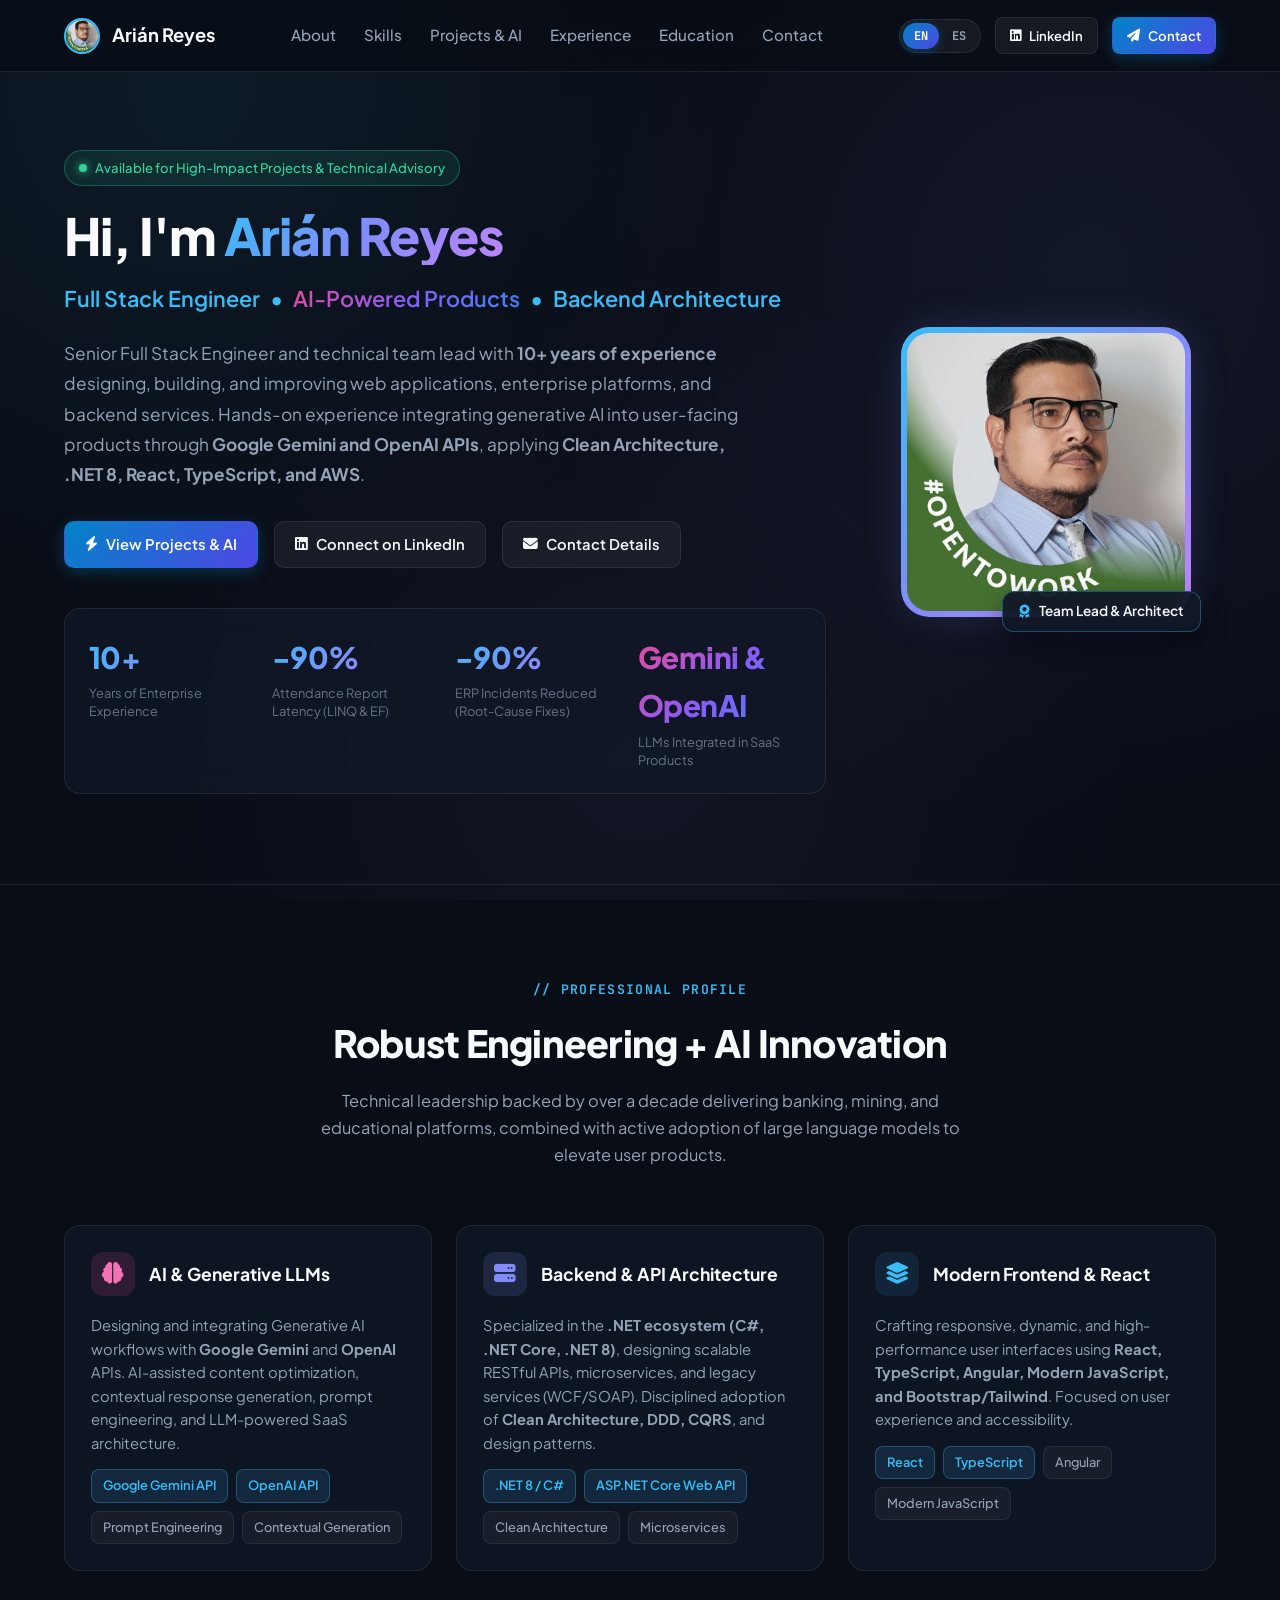
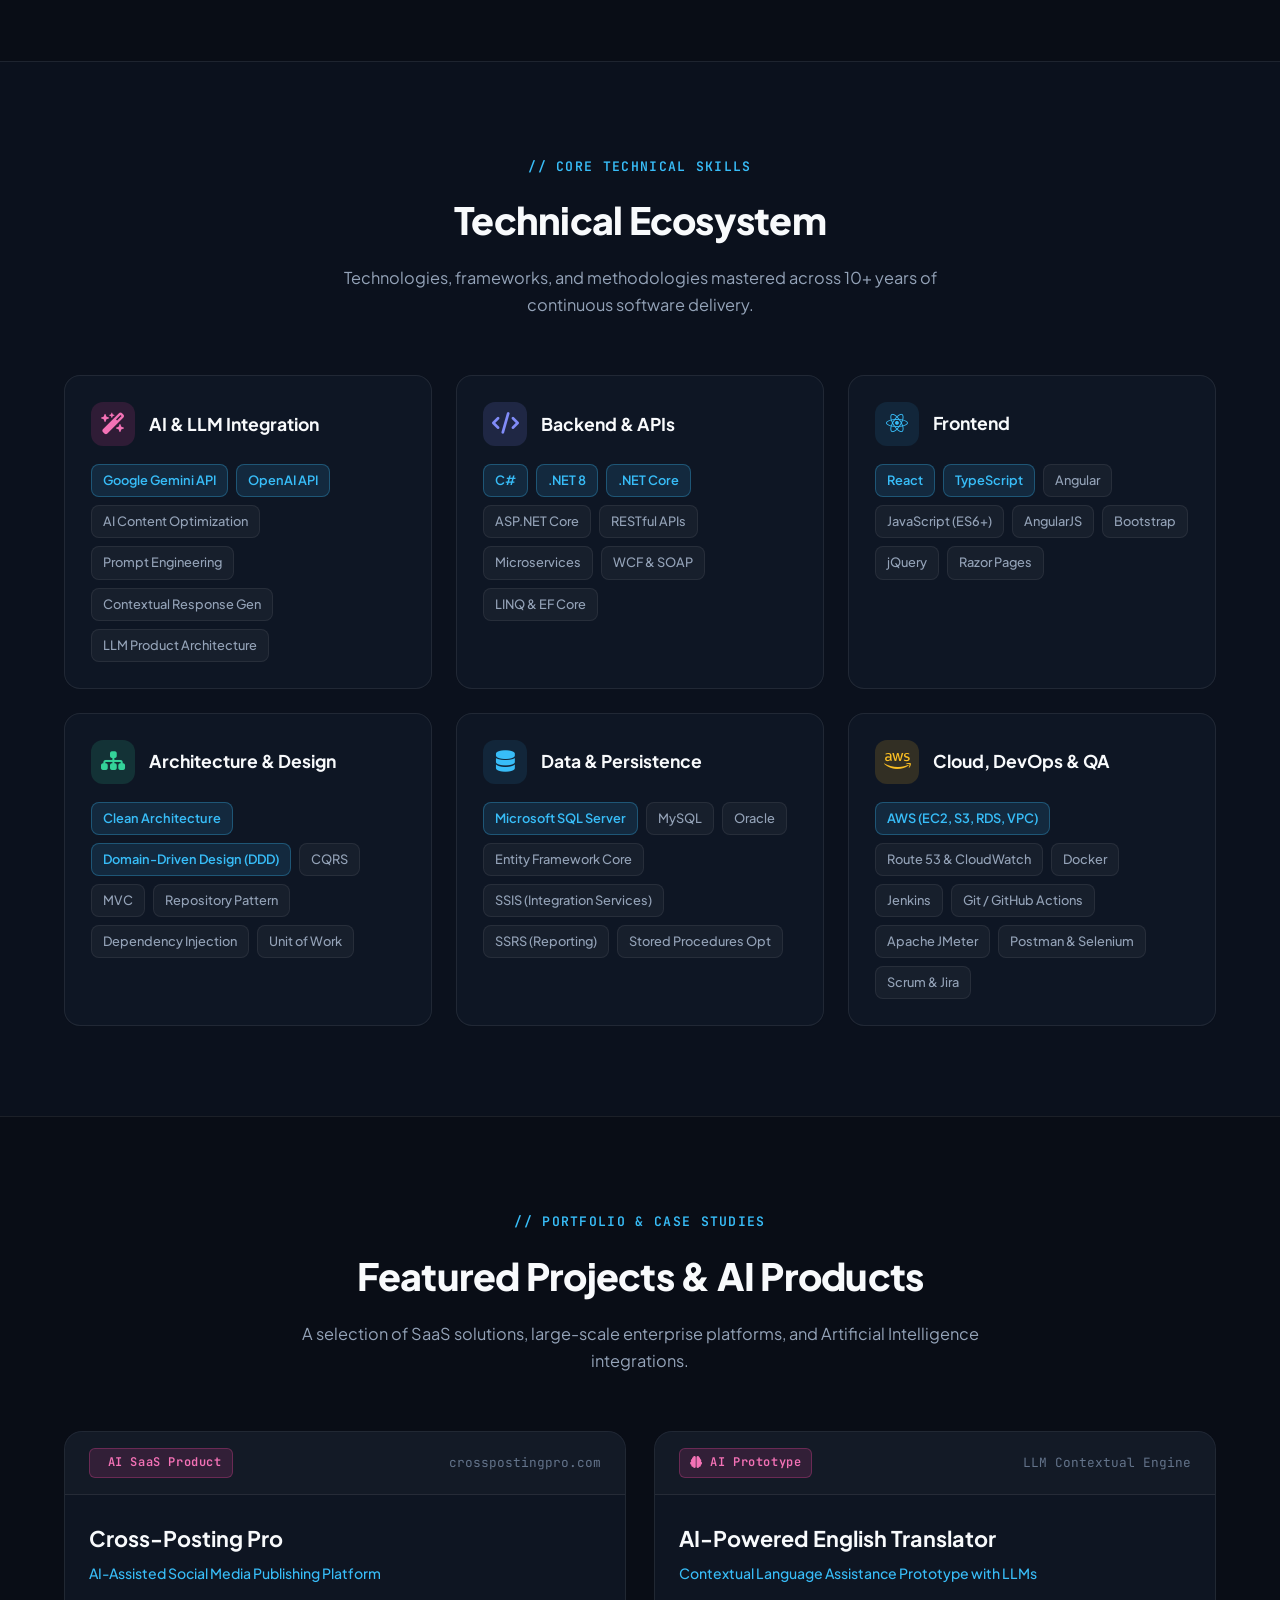
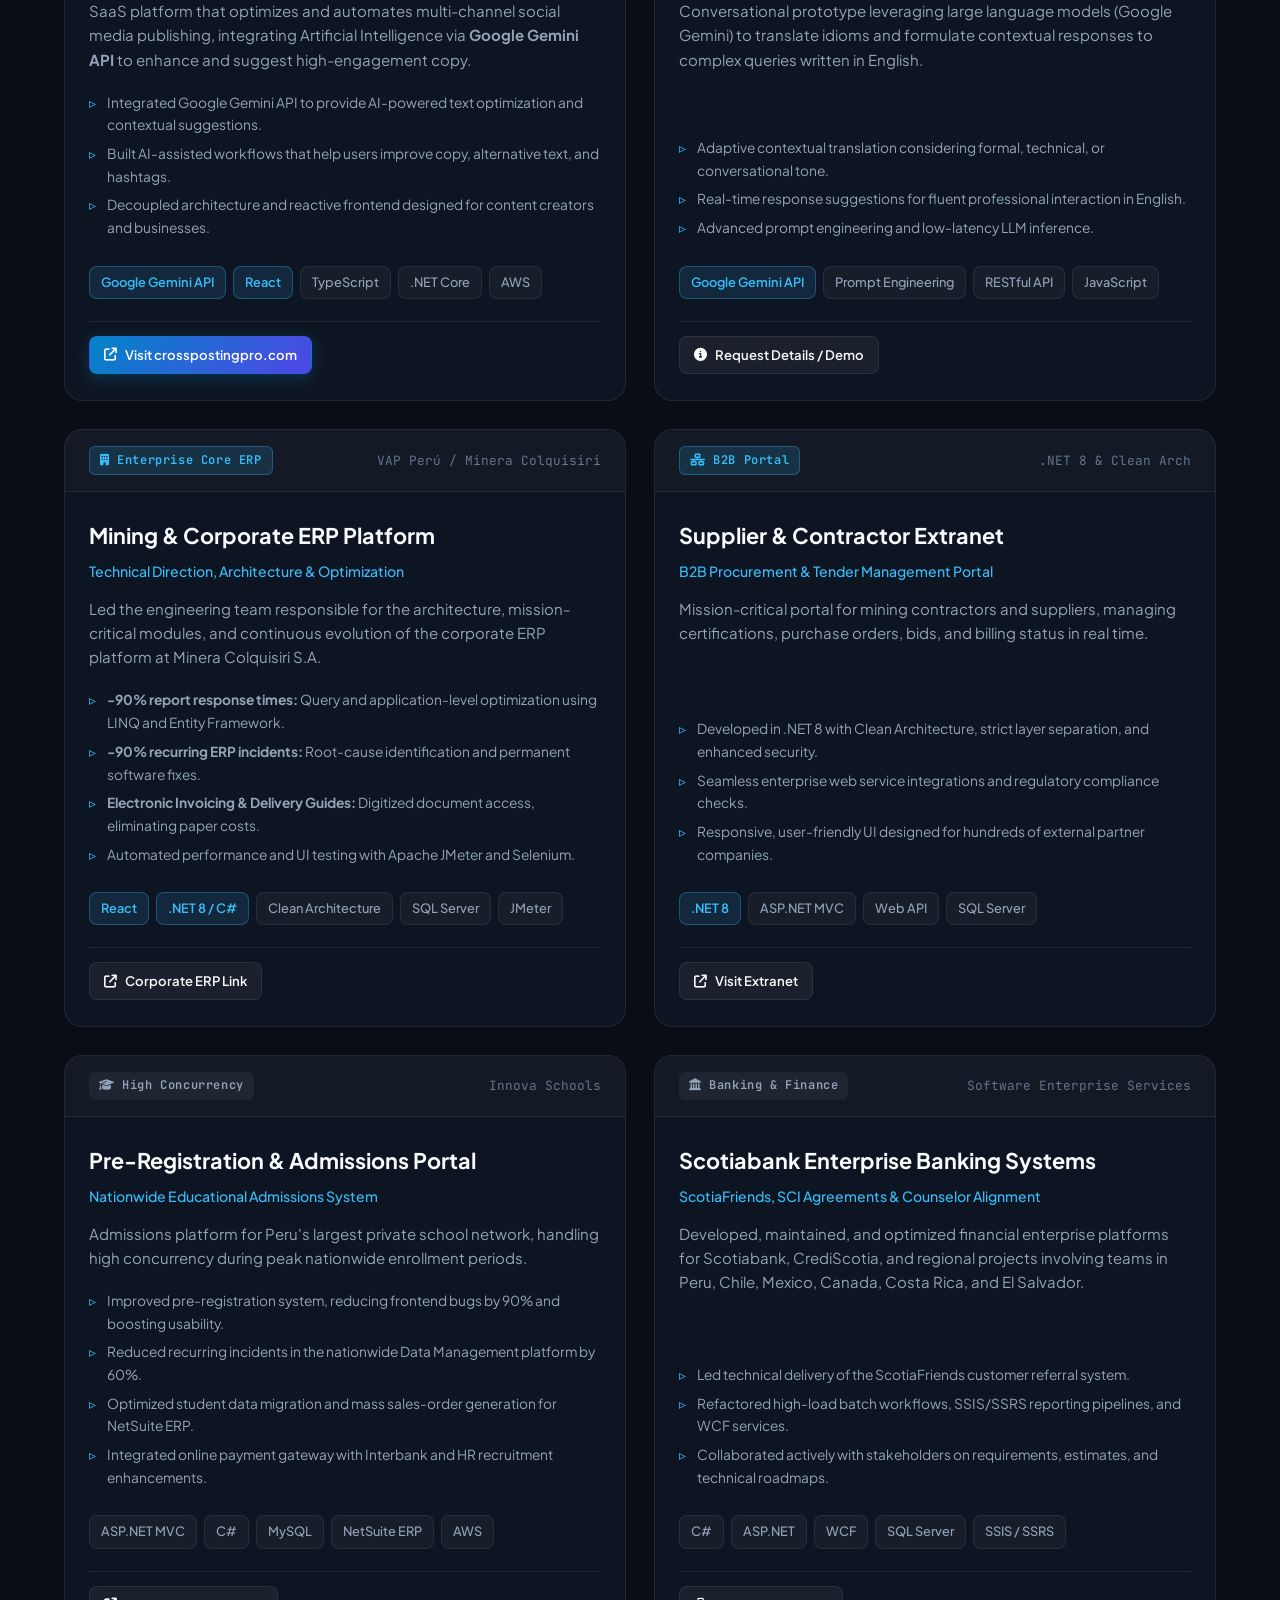
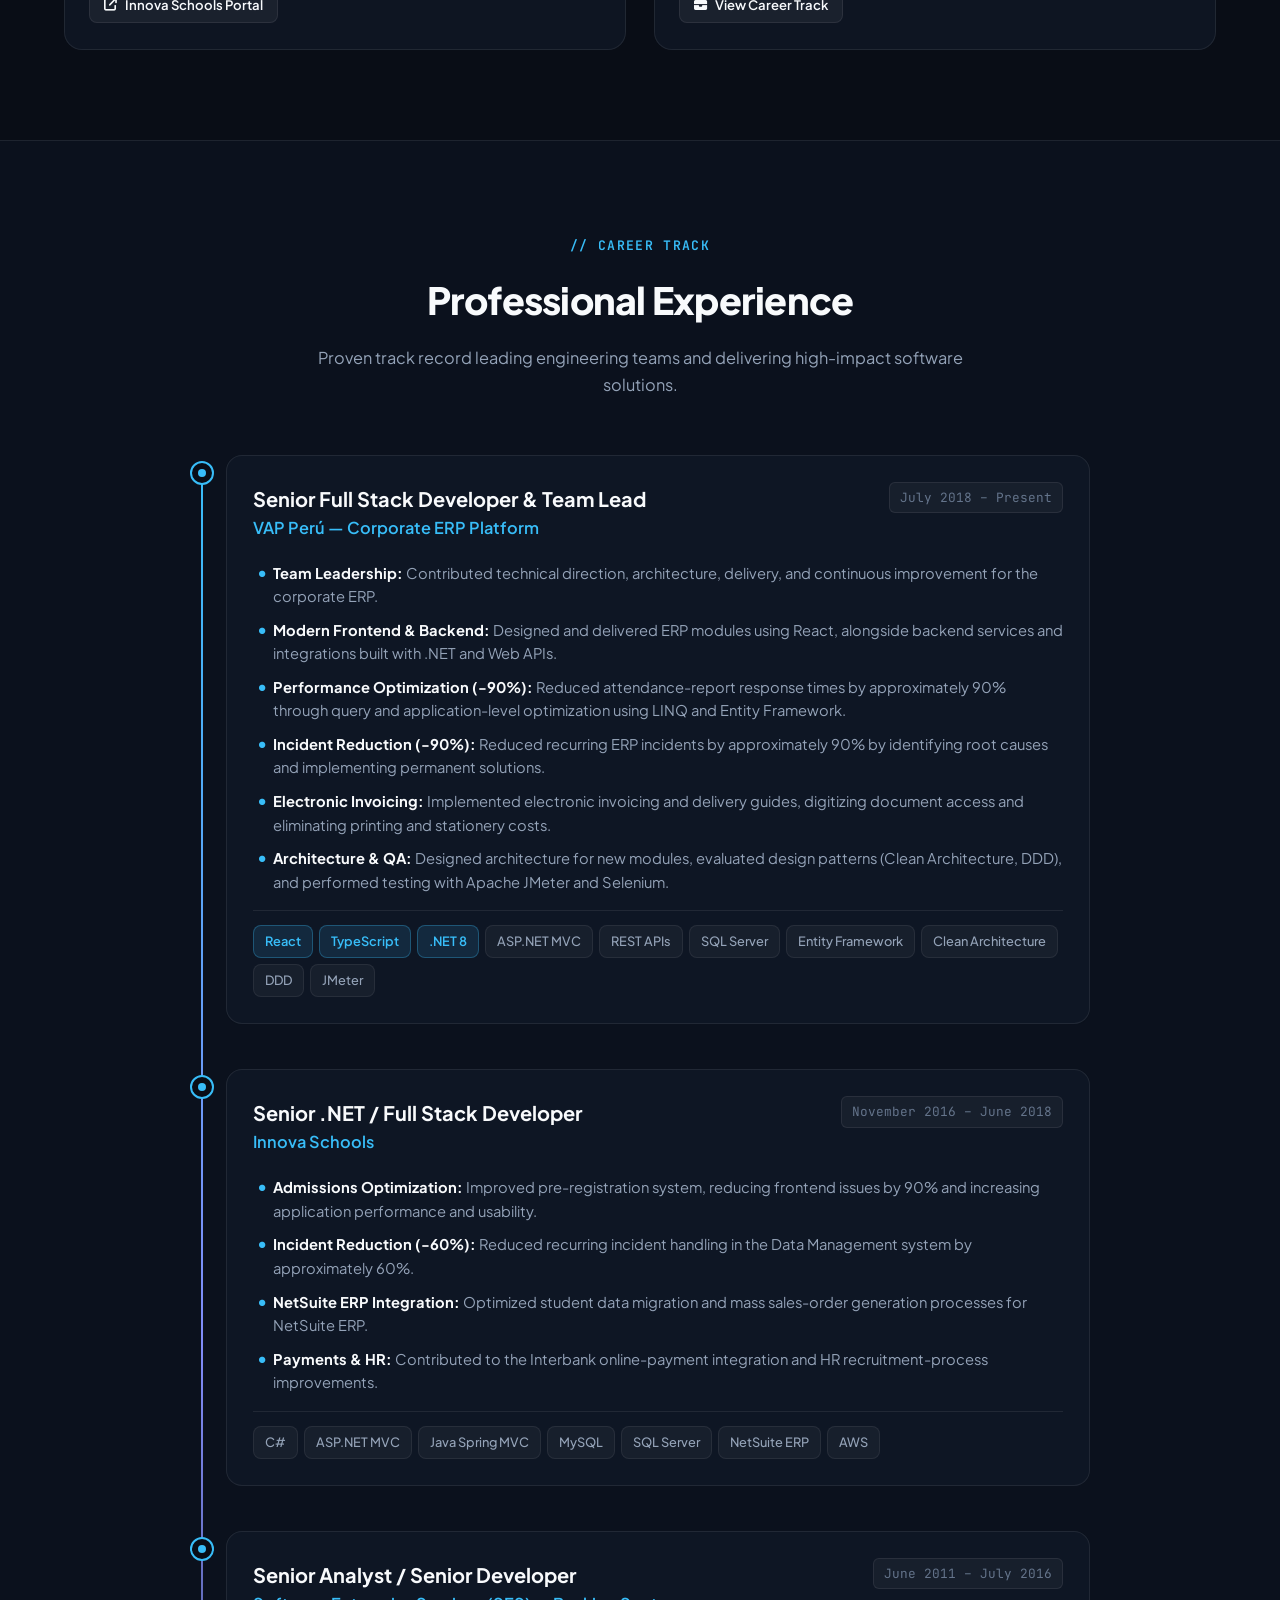
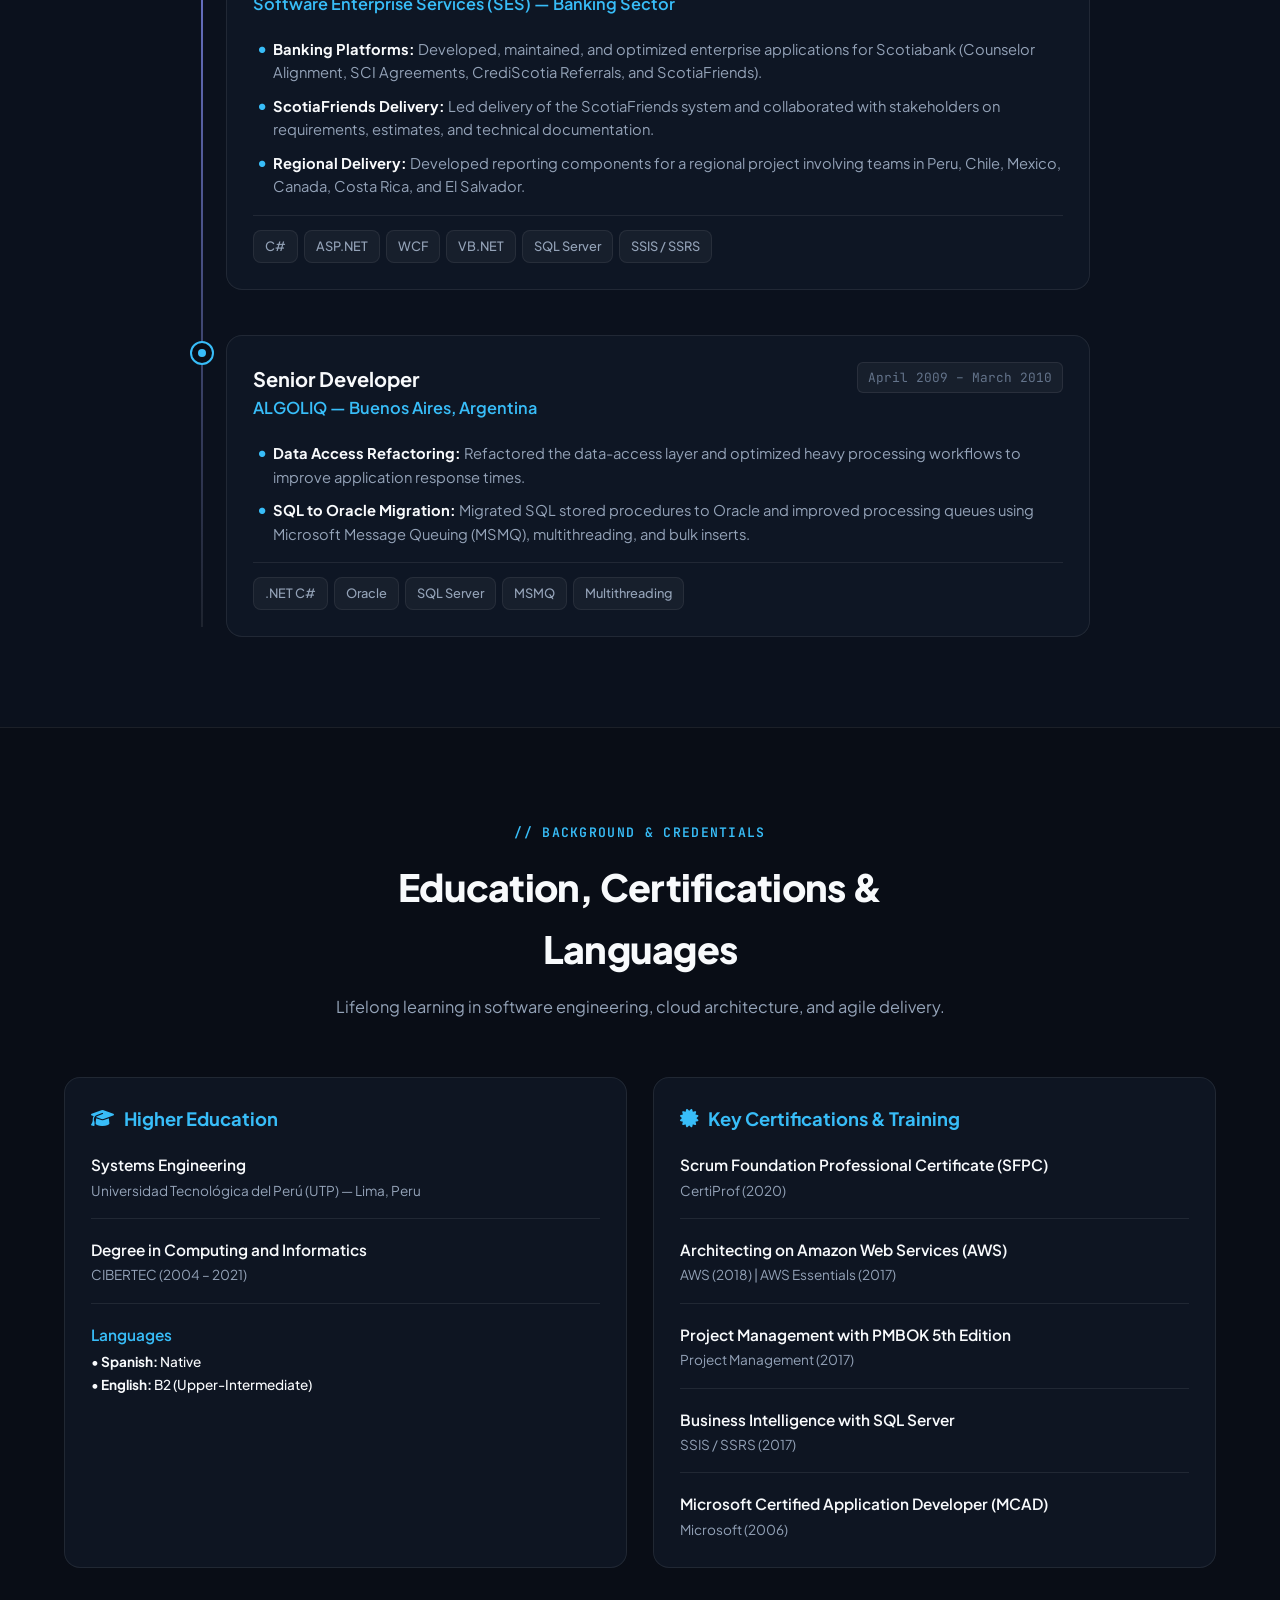
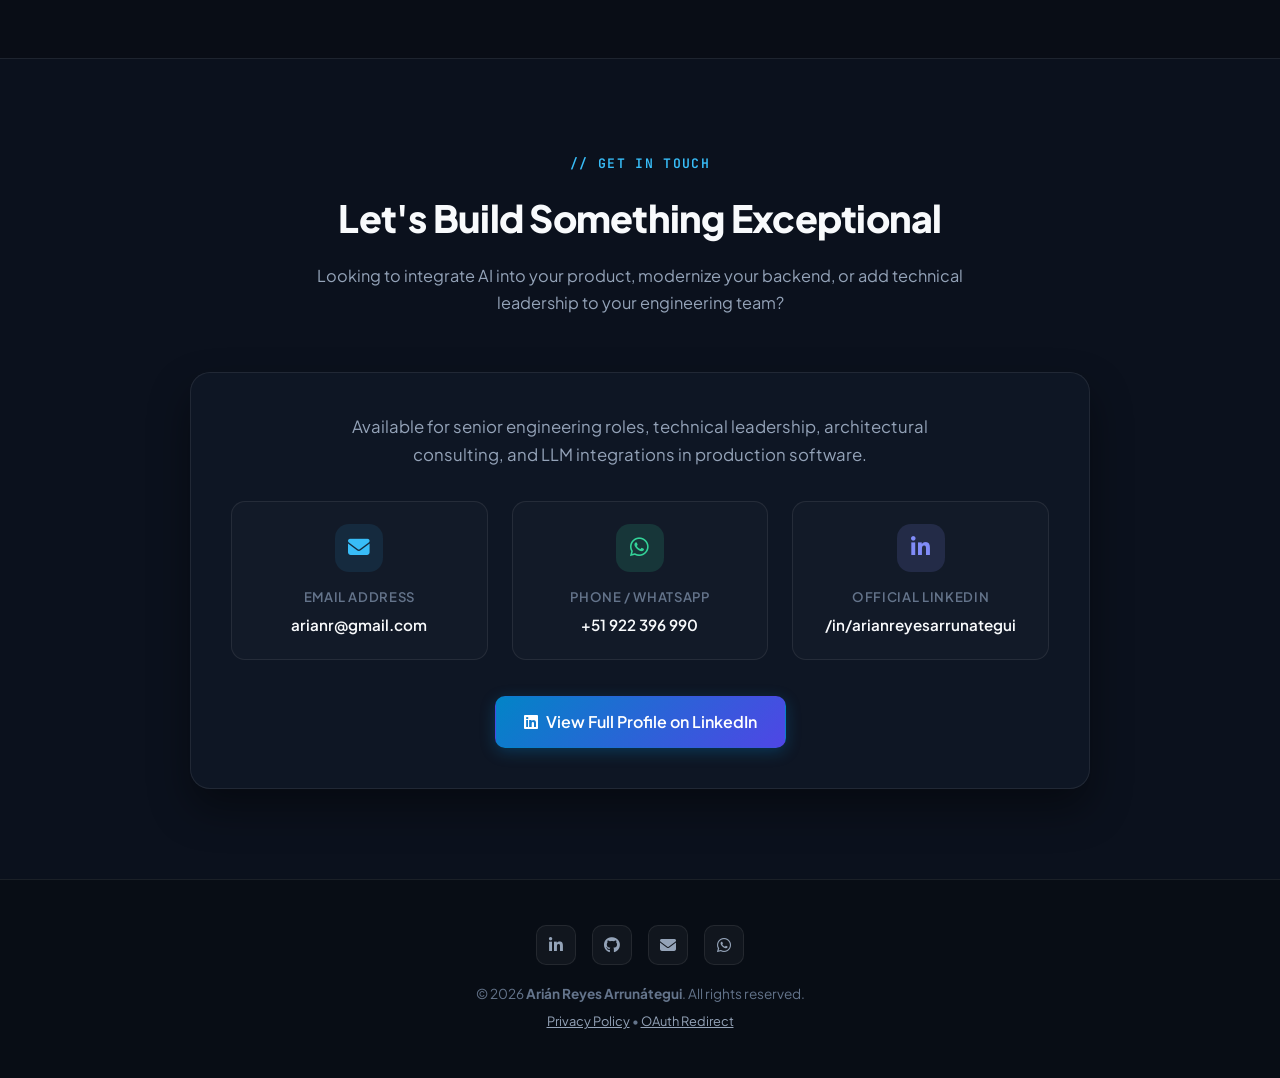
==== commit a00dbd56: "fix: update contact email to arianr@gmail.com in index and privacy policy" ====
--- a/index.html
+++ b/index.html
@@ -768,12 +768,12 @@
         </div>
 
         <div class="contact-grid">
-          <a href="mailto:arianr2014@gmail.com" class="contact-item">
+          <a href="mailto:arianr@gmail.com" class="contact-item">
             <div class="contact-icon">
               <i class="fa-solid fa-envelope"></i>
             </div>
             <div class="contact-label" data-i18n="contact.email_label">Email Address</div>
-            <div class="contact-val">arianr2014@gmail.com</div>
+            <div class="contact-val">arianr@gmail.com</div>
           </a>
 
           <a href="https://wa.me/51922396990" target="_blank" rel="noopener noreferrer" class="contact-item">
@@ -813,7 +813,7 @@
         <a href="https://github.com/arianr2014" target="_blank" rel="noopener noreferrer" class="social-link" aria-label="GitHub">
           <i class="fa-brands fa-github"></i>
         </a>
-        <a href="mailto:arianr2014@gmail.com" class="social-link" aria-label="Email">
+        <a href="mailto:arianr@gmail.com" class="social-link" aria-label="Email">
           <i class="fa-solid fa-envelope"></i>
         </a>
         <a href="https://wa.me/51922396990" target="_blank" rel="noopener noreferrer" class="social-link" aria-label="WhatsApp">
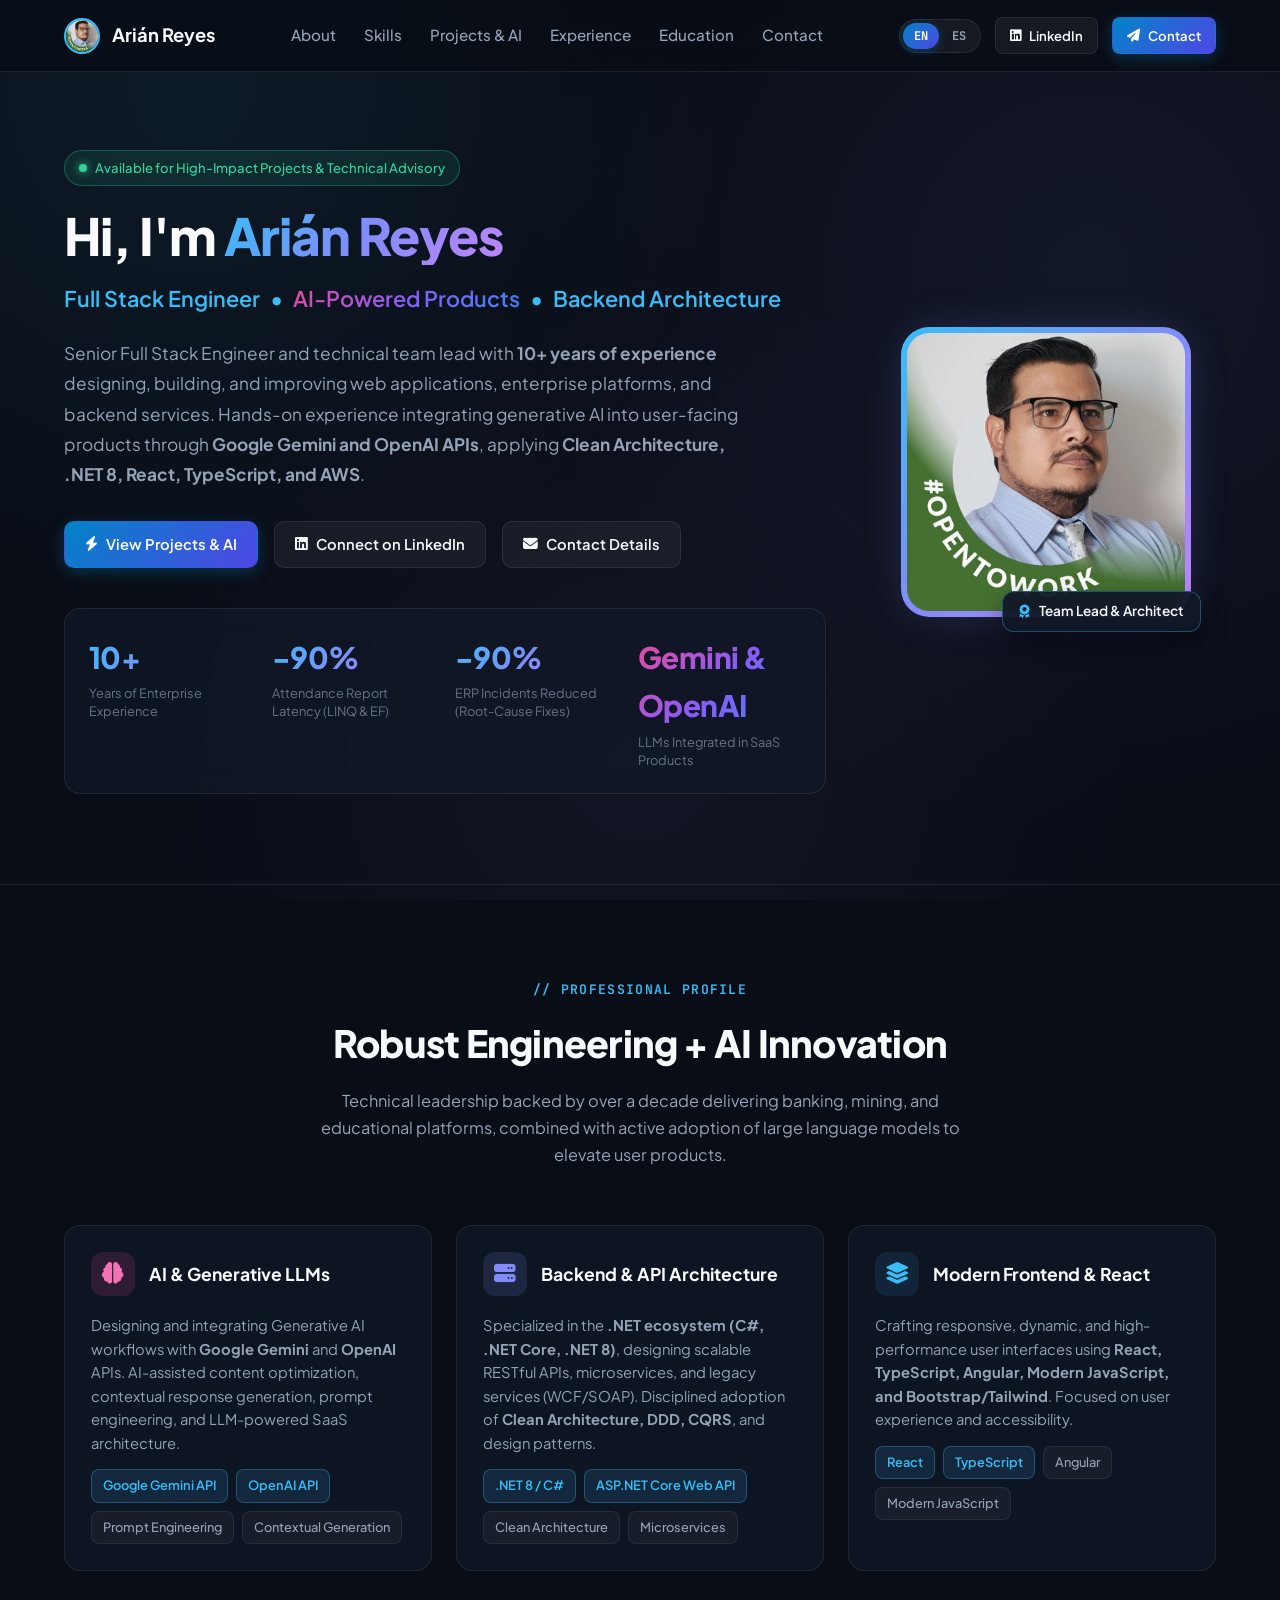
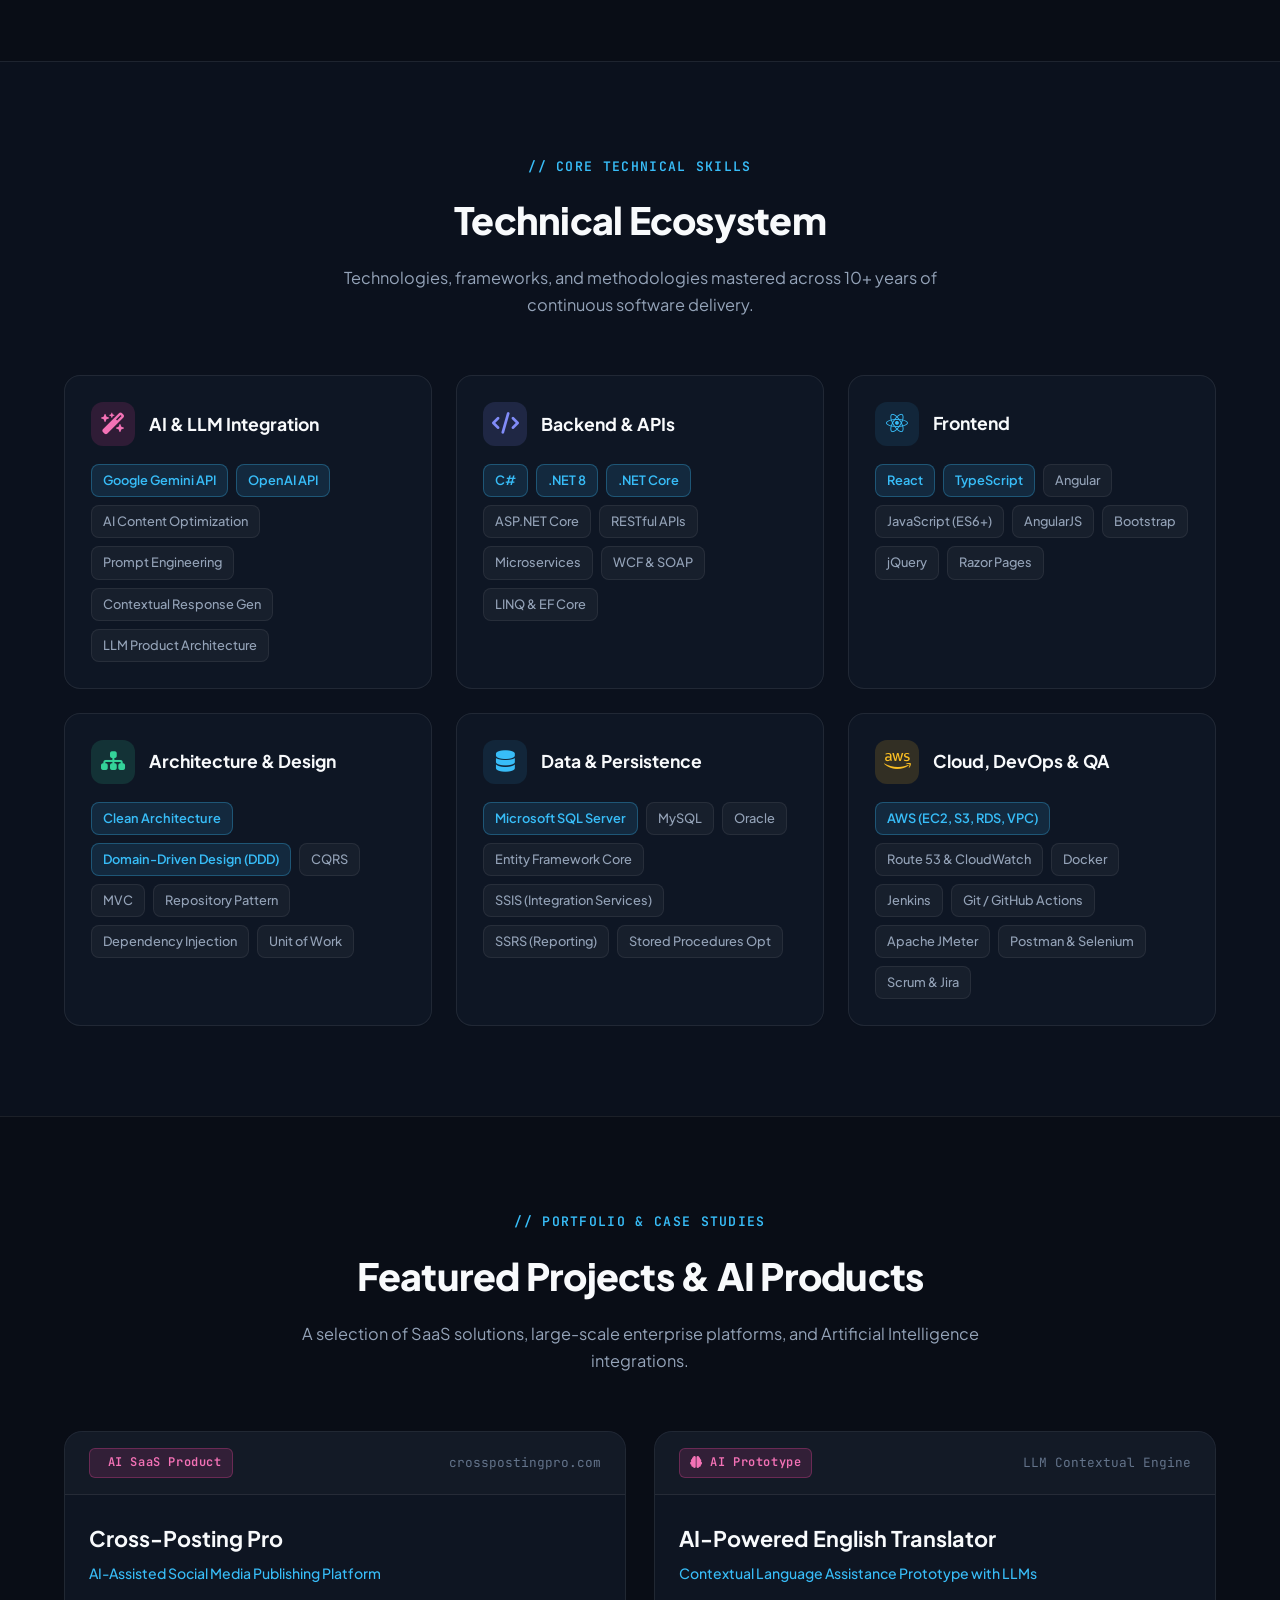
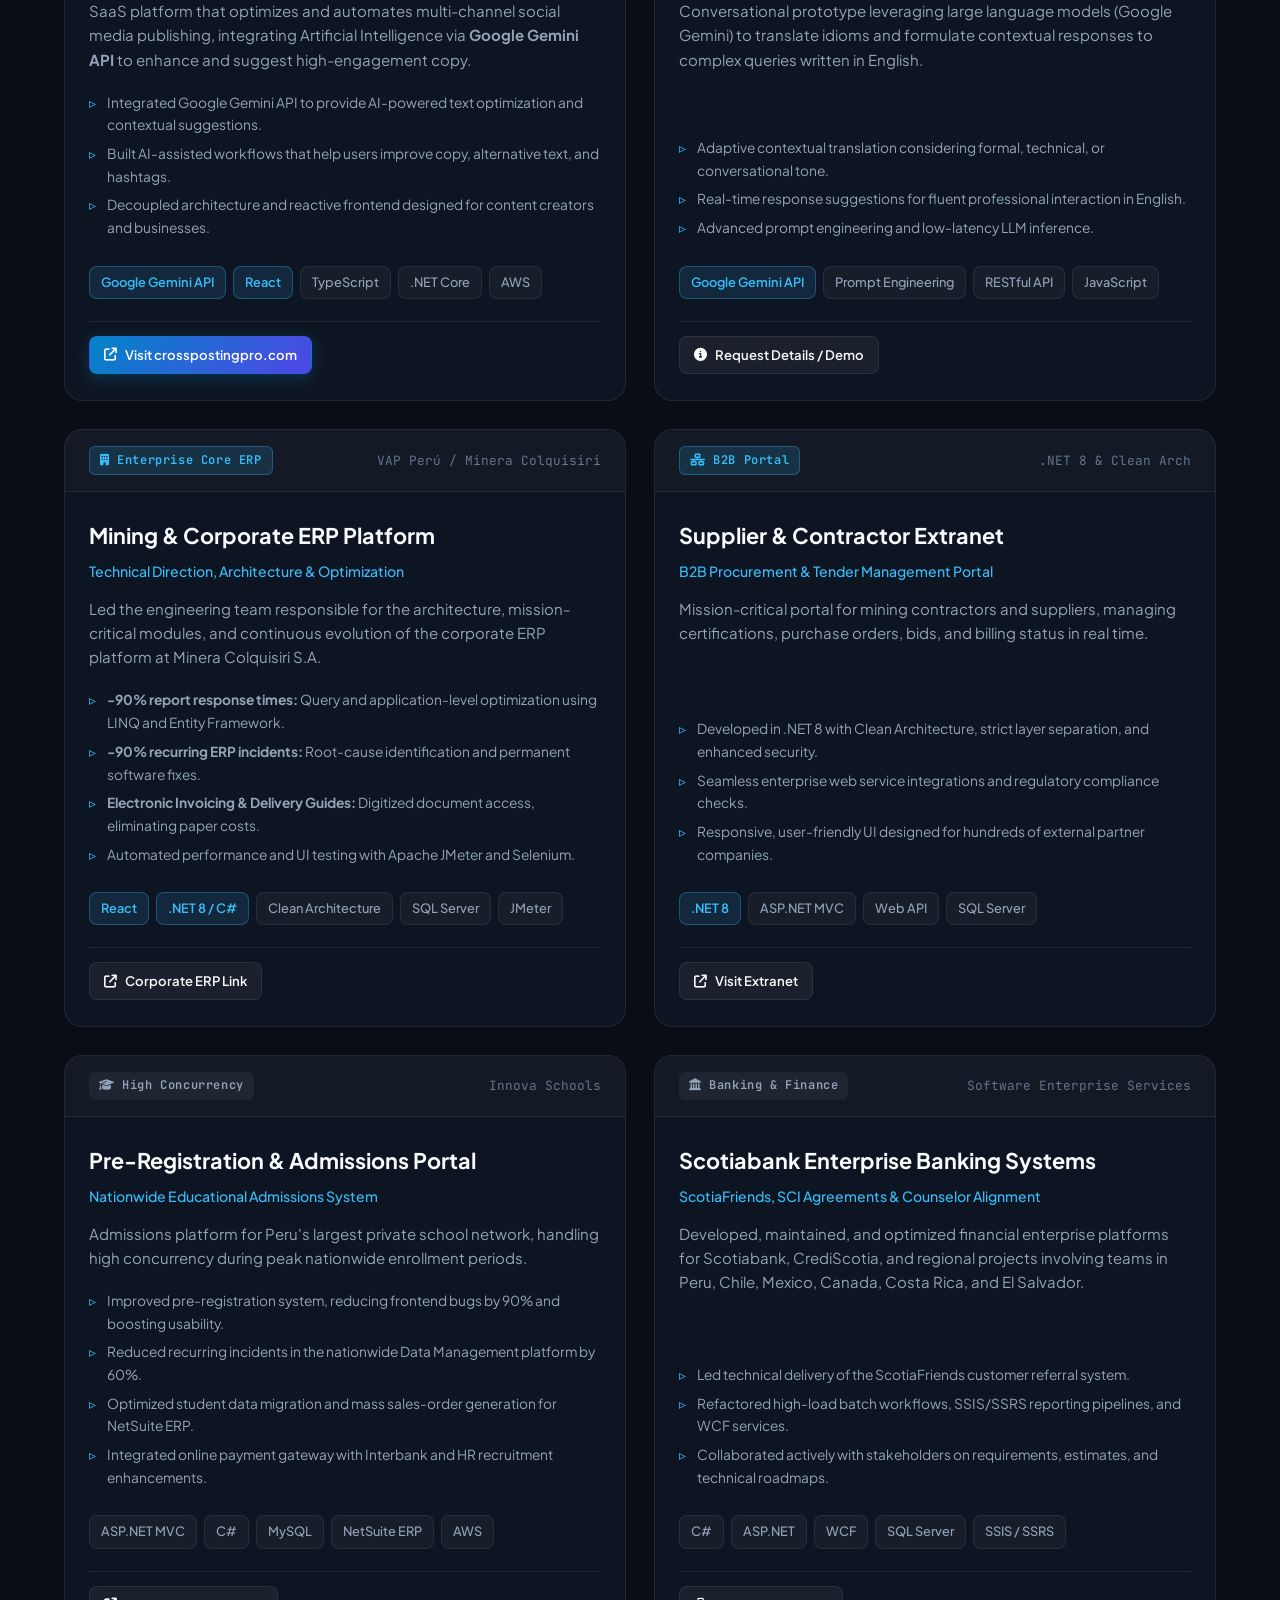
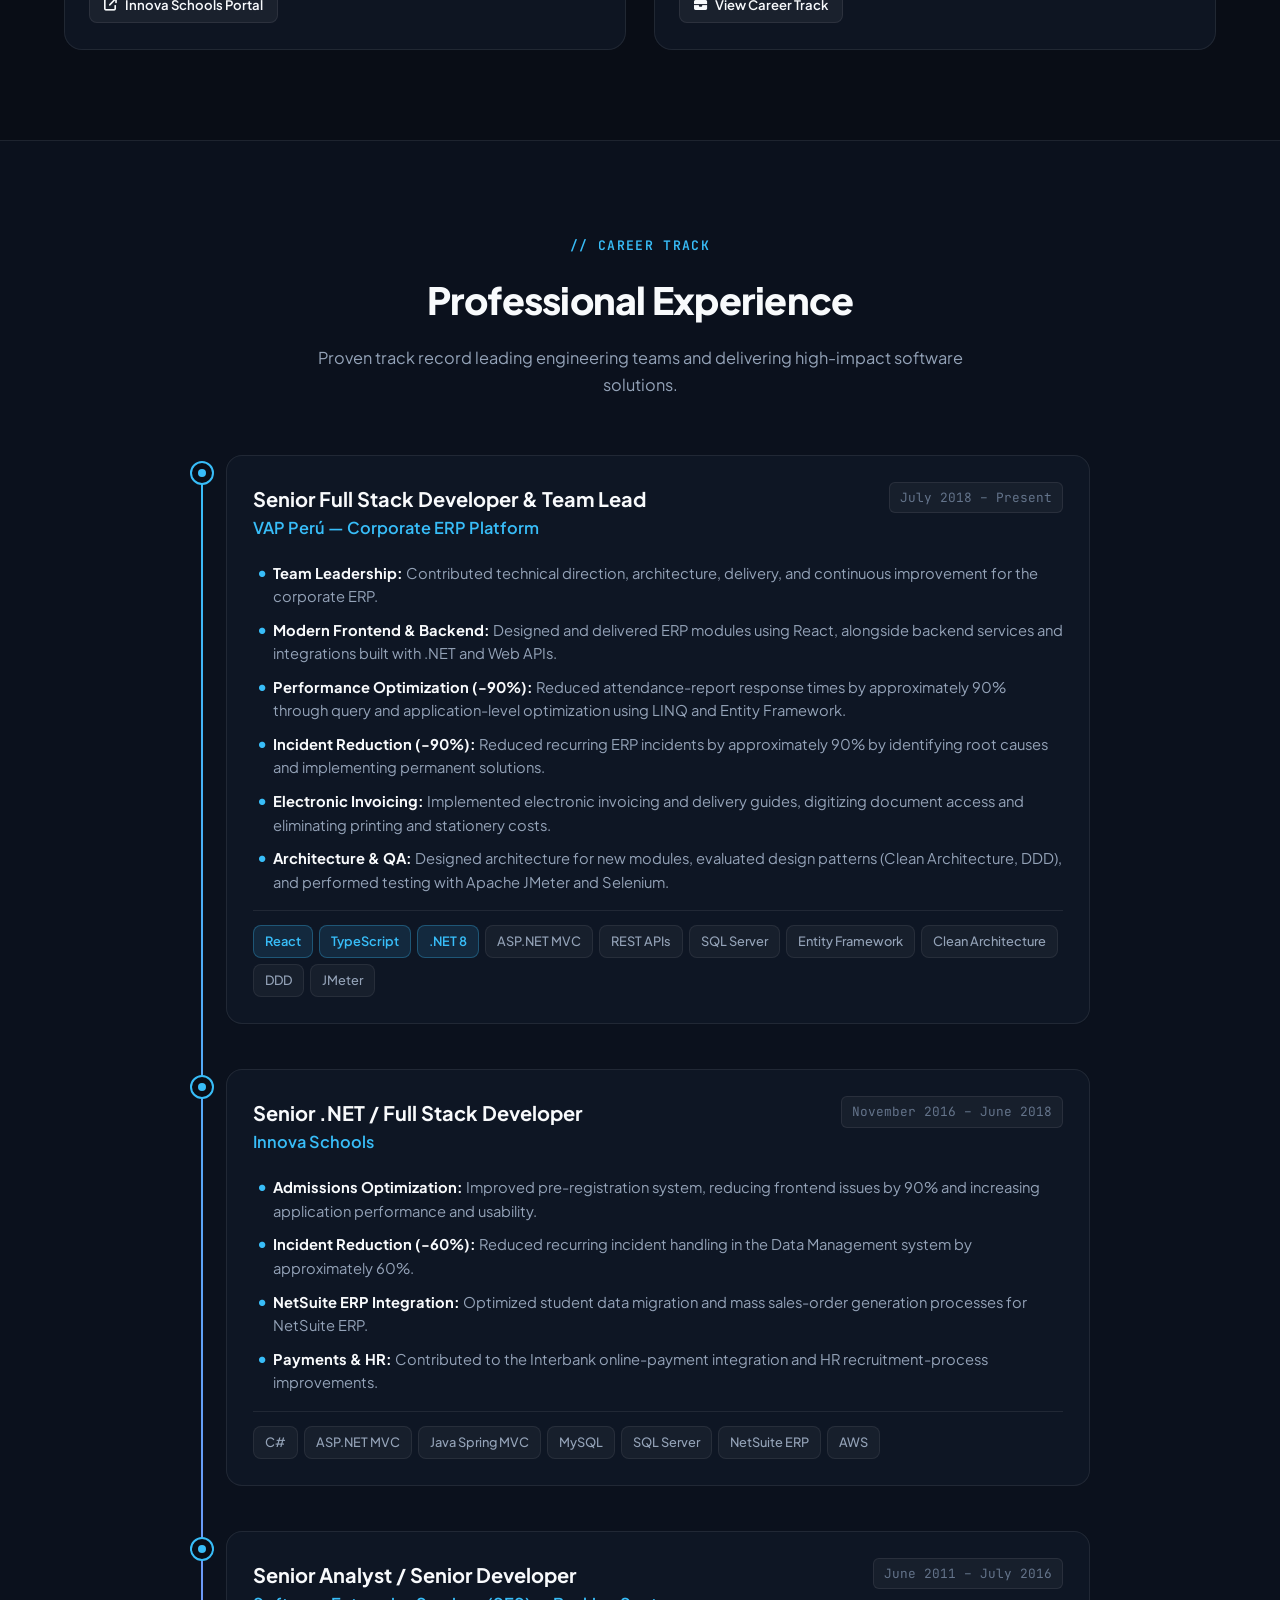
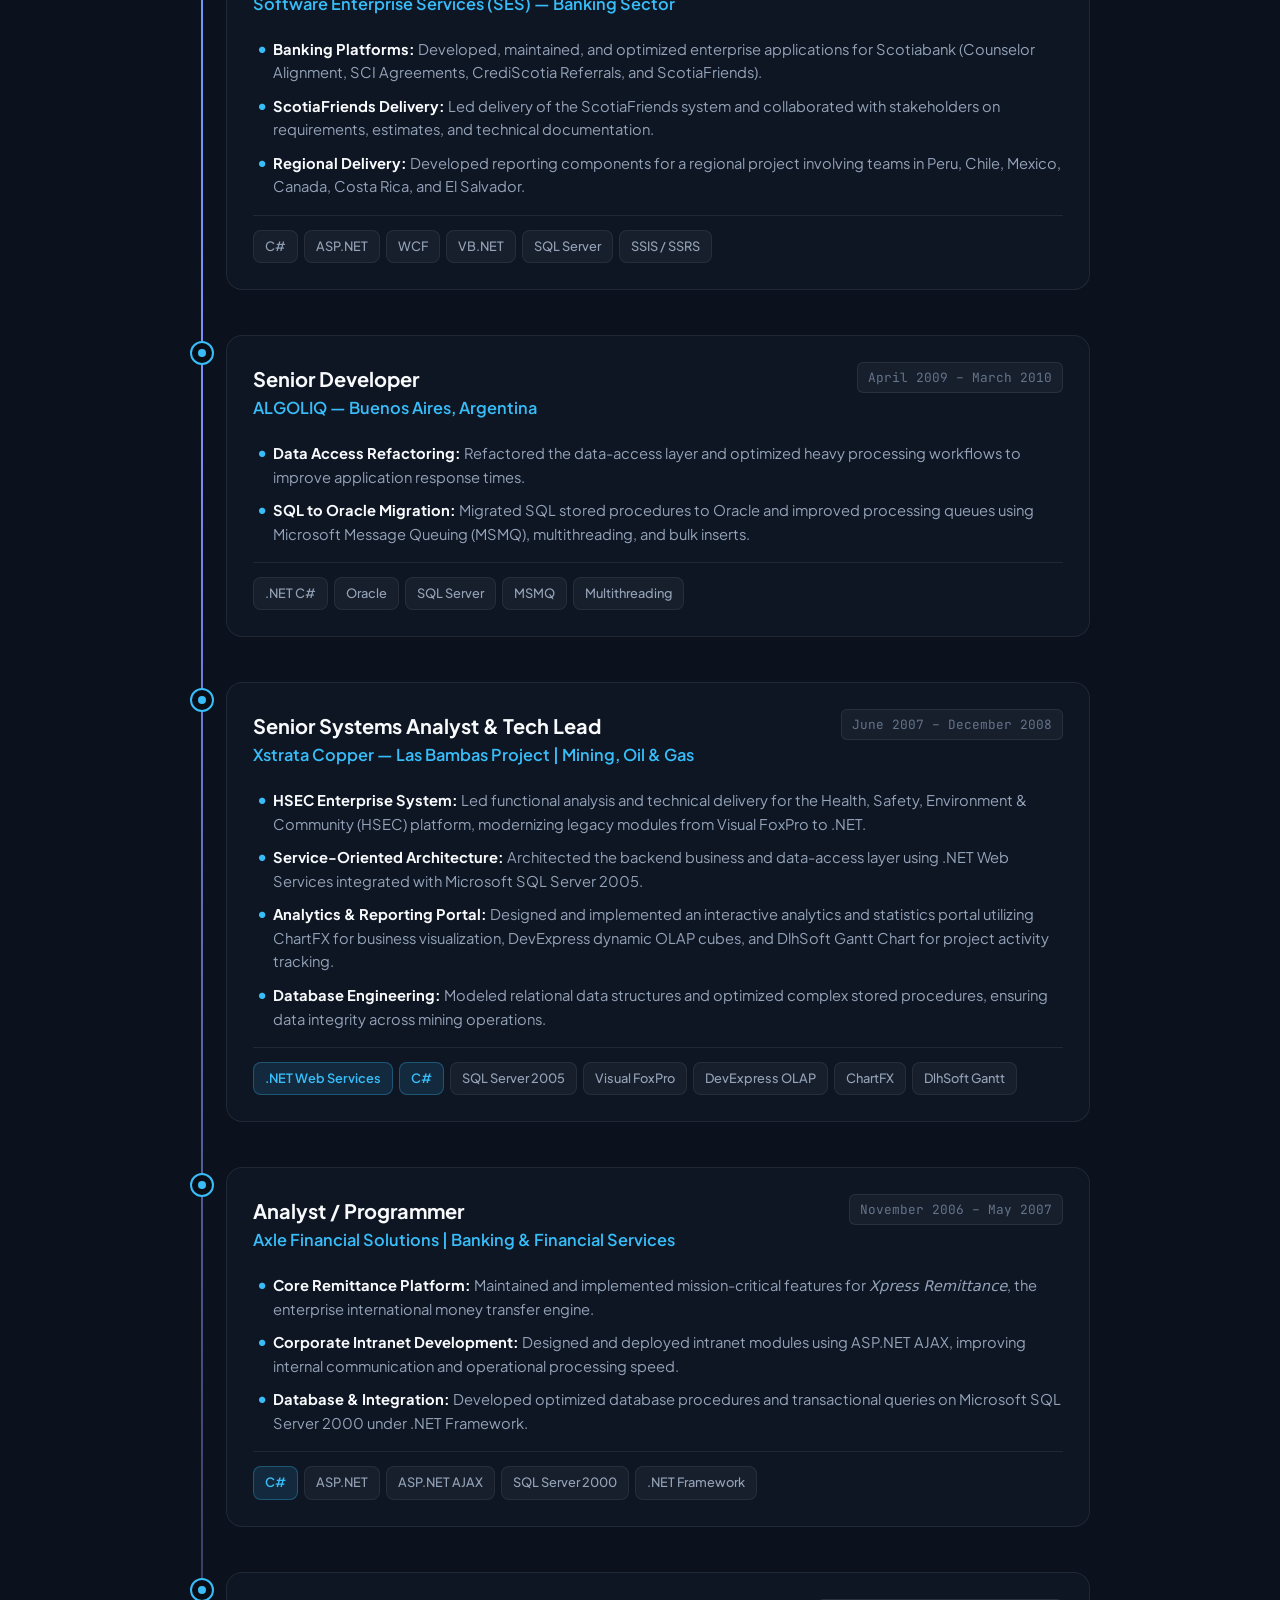
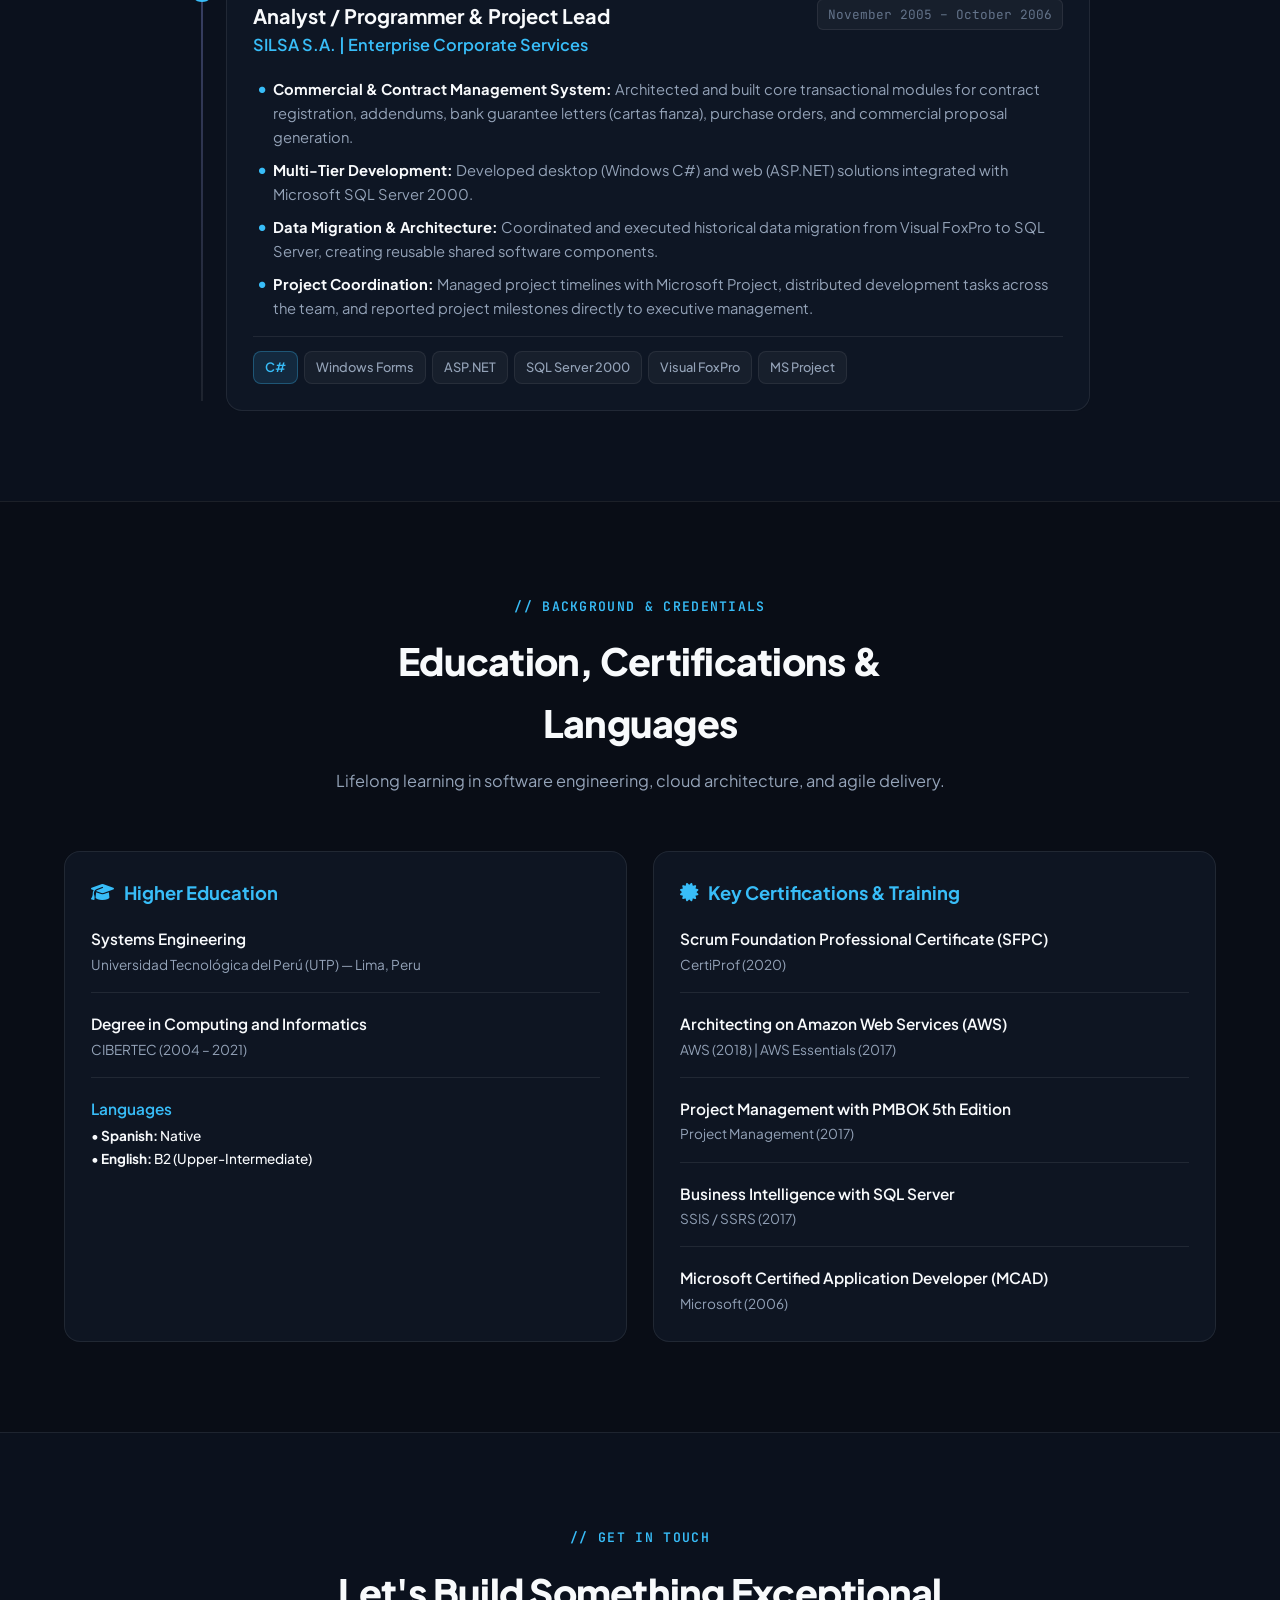
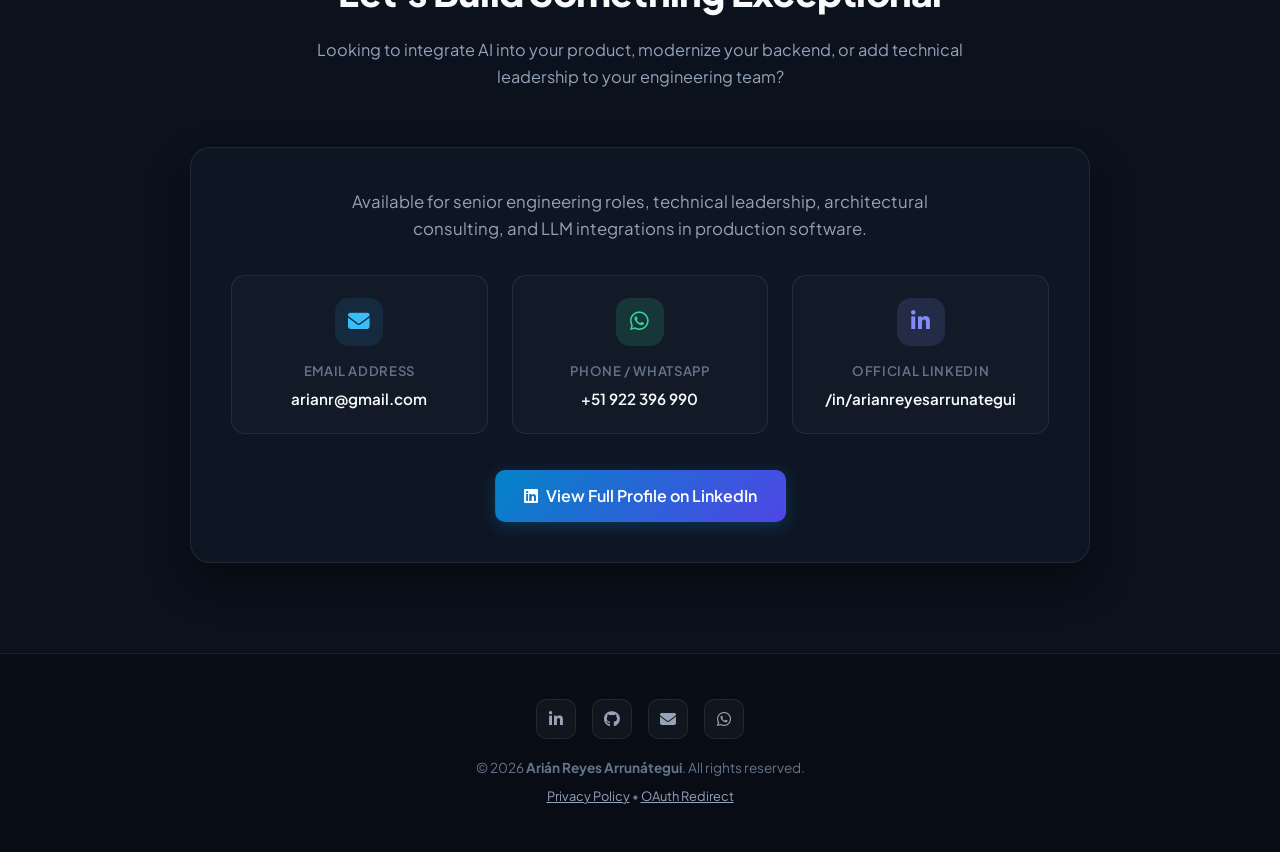
==== commit 8ace5b9a: "feat: add historical experience (Xstrata Copper, Axle Financial, SILSA) with refined bilingual copy " ====
--- a/index.html
+++ b/index.html
@@ -683,6 +683,89 @@
             </div>
           </div>
         </div>
+
+        <!-- Xstrata Copper -->
+        <div class="timeline-item">
+          <div class="timeline-dot"></div>
+          <div class="timeline-card">
+            <div class="timeline-header">
+              <div>
+                <h3 class="timeline-role" data-i18n="exp.xstrata_role">Senior Systems Analyst & Tech Lead</h3>
+                <div class="timeline-company" data-i18n="exp.xstrata_company">Xstrata Copper — Las Bambas Project | Mining, Oil & Gas</div>
+              </div>
+              <span class="timeline-period" data-i18n="exp.xstrata_period">June 2007 – December 2008</span>
+            </div>
+            <ul class="timeline-list">
+              <li data-i18n-html="exp.xstrata_b1"><strong>HSEC Enterprise System:</strong> Led functional analysis and technical delivery for the Health, Safety, Environment & Community (HSEC) platform, modernizing legacy modules from Visual FoxPro to .NET.</li>
+              <li data-i18n-html="exp.xstrata_b2"><strong>Service-Oriented Architecture:</strong> Architected the backend business and data-access layer using .NET Web Services integrated with Microsoft SQL Server 2005.</li>
+              <li data-i18n-html="exp.xstrata_b3"><strong>Analytics & Reporting Portal:</strong> Designed and implemented an interactive analytics and statistics portal utilizing ChartFX for business visualization, DevExpress dynamic OLAP cubes, and DlhSoft Gantt Chart for project activity tracking.</li>
+              <li data-i18n-html="exp.xstrata_b4"><strong>Database Engineering:</strong> Modeled relational data structures and optimized complex stored procedures, ensuring data integrity across mining operations.</li>
+            </ul>
+            <div class="timeline-tech-stack">
+              <span class="skill-pill featured">.NET Web Services</span>
+              <span class="skill-pill featured">C#</span>
+              <span class="skill-pill">SQL Server 2005</span>
+              <span class="skill-pill">Visual FoxPro</span>
+              <span class="skill-pill">DevExpress OLAP</span>
+              <span class="skill-pill">ChartFX</span>
+              <span class="skill-pill">DlhSoft Gantt</span>
+            </div>
+          </div>
+        </div>
+
+        <!-- Axle Financial Solutions -->
+        <div class="timeline-item">
+          <div class="timeline-dot"></div>
+          <div class="timeline-card">
+            <div class="timeline-header">
+              <div>
+                <h3 class="timeline-role" data-i18n="exp.axle_role">Analyst / Programmer</h3>
+                <div class="timeline-company" data-i18n="exp.axle_company">Axle Financial Solutions | Banking & Financial Services</div>
+              </div>
+              <span class="timeline-period" data-i18n="exp.axle_period">November 2006 – May 2007</span>
+            </div>
+            <ul class="timeline-list">
+              <li data-i18n-html="exp.axle_b1"><strong>Core Remittance Platform:</strong> Maintained and implemented mission-critical features for <em>Xpress Remittance</em>, the enterprise international money transfer engine.</li>
+              <li data-i18n-html="exp.axle_b2"><strong>Corporate Intranet Development:</strong> Designed and deployed intranet modules using ASP.NET AJAX, improving internal communication and operational processing speed.</li>
+              <li data-i18n-html="exp.axle_b3"><strong>Database & Integration:</strong> Developed optimized database procedures and transactional queries on Microsoft SQL Server 2000 under .NET Framework.</li>
+            </ul>
+            <div class="timeline-tech-stack">
+              <span class="skill-pill featured">C#</span>
+              <span class="skill-pill">ASP.NET</span>
+              <span class="skill-pill">ASP.NET AJAX</span>
+              <span class="skill-pill">SQL Server 2000</span>
+              <span class="skill-pill">.NET Framework</span>
+            </div>
+          </div>
+        </div>
+
+        <!-- SILSA S.A. -->
+        <div class="timeline-item">
+          <div class="timeline-dot"></div>
+          <div class="timeline-card">
+            <div class="timeline-header">
+              <div>
+                <h3 class="timeline-role" data-i18n="exp.silsa_role">Analyst / Programmer & Project Lead</h3>
+                <div class="timeline-company" data-i18n="exp.silsa_company">SILSA S.A. | Enterprise Corporate Services</div>
+              </div>
+              <span class="timeline-period" data-i18n="exp.silsa_period">November 2005 – October 2006</span>
+            </div>
+            <ul class="timeline-list">
+              <li data-i18n-html="exp.silsa_b1"><strong>Commercial & Contract Management System:</strong> Architected and built core transactional modules for contract registration, addendums, bank guarantee letters (cartas fianza), purchase orders, and commercial proposal generation.</li>
+              <li data-i18n-html="exp.silsa_b2"><strong>Multi-Tier Development:</strong> Developed desktop (Windows C#) and web (ASP.NET) solutions integrated with Microsoft SQL Server 2000.</li>
+              <li data-i18n-html="exp.silsa_b3"><strong>Data Migration & Architecture:</strong> Coordinated and executed historical data migration from Visual FoxPro to SQL Server, creating reusable shared software components.</li>
+              <li data-i18n-html="exp.silsa_b4"><strong>Project Coordination:</strong> Managed project timelines with Microsoft Project, distributed development tasks across the team, and reported project milestones directly to executive management.</li>
+            </ul>
+            <div class="timeline-tech-stack">
+              <span class="skill-pill featured">C#</span>
+              <span class="skill-pill">Windows Forms</span>
+              <span class="skill-pill">ASP.NET</span>
+              <span class="skill-pill">SQL Server 2000</span>
+              <span class="skill-pill">Visual FoxPro</span>
+              <span class="skill-pill">MS Project</span>
+            </div>
+          </div>
+        </div>
       </div>
     </div>
   </section>
